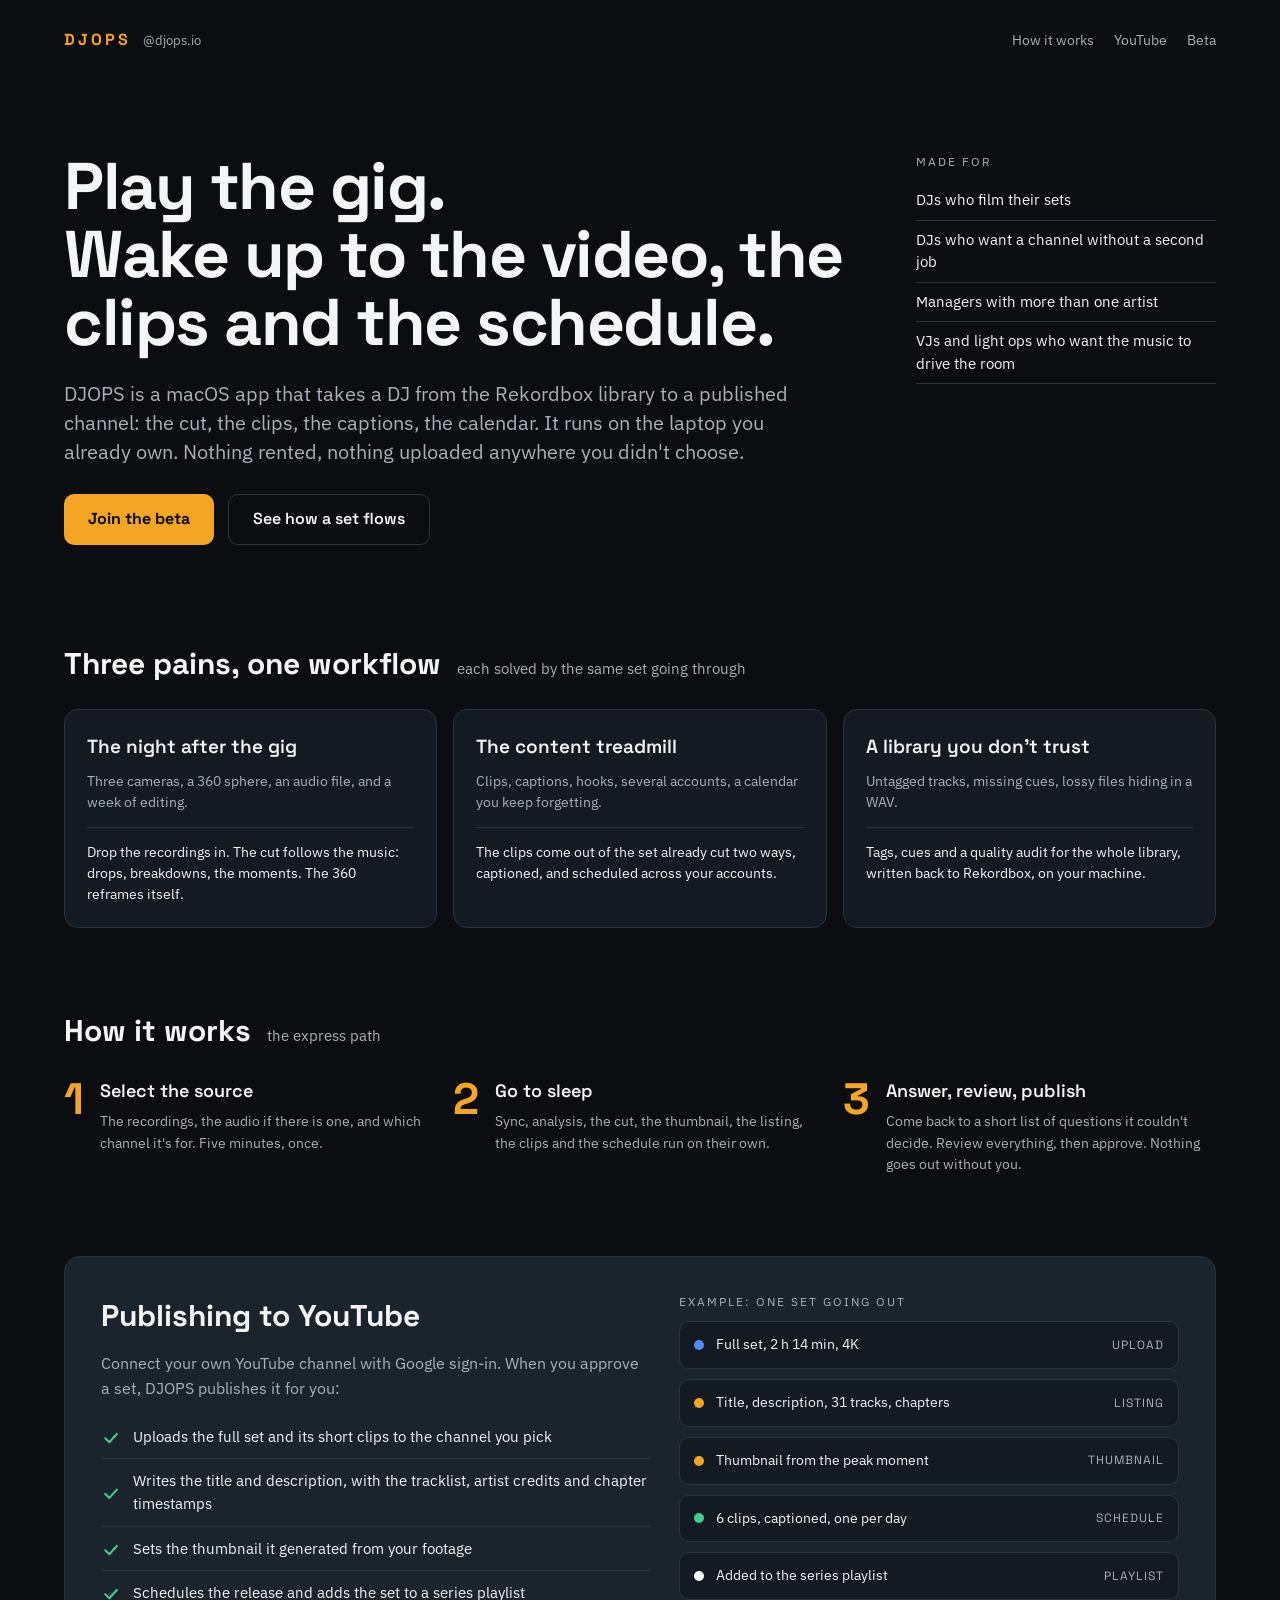
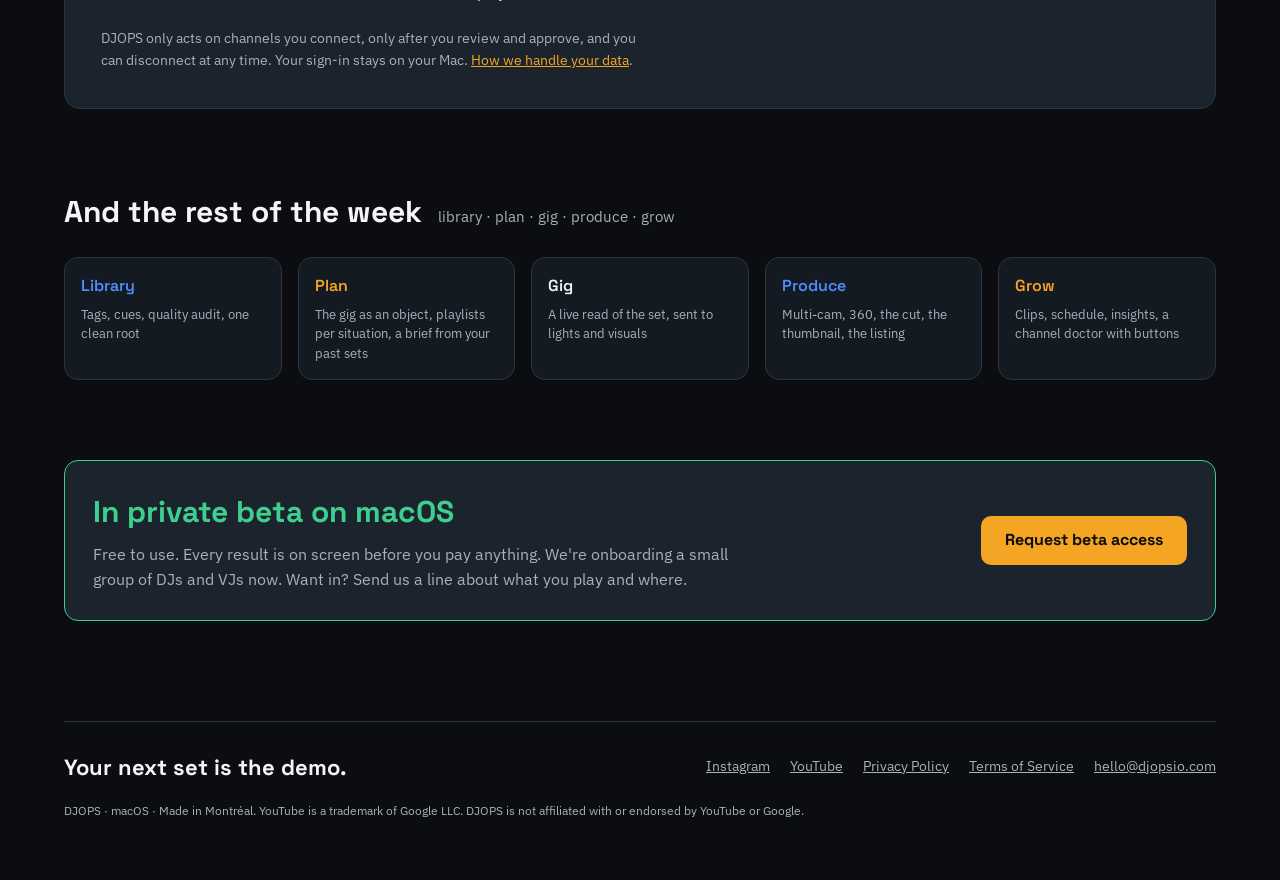
==== index.html @ dc9f27ca "Launch djopsio.com: landing, privacy policy, terms Co-Authored-By: Claude Opus 5.5 <noreply@anthropi" ====
<!doctype html>
<html lang="en">
<head>
<meta charset="utf-8">
<meta name="viewport" content="width=device-width,initial-scale=1">
<title>DJOPS: from the gig to a published channel</title>
<meta name="description" content="DJOPS is a macOS app for DJs. Record your set, and it cuts the video, writes the listing with tracklist and chapters, makes the clips and publishes to your own YouTube channel. Runs on your Mac.">
<link rel="canonical" href="https://djopsio.com/">
<meta property="og:type" content="website">
<meta property="og:site_name" content="DJOPS">
<meta property="og:url" content="https://djopsio.com/">
<meta property="og:title" content="DJOPS: play the gig, wake up to the video">
<meta property="og:description" content="A macOS app for DJs: the cut, the clips, the tracklist and the schedule, from your recording to your channel. Private beta.">
<meta property="og:image" content="https://djopsio.com/og.png">
<meta property="og:image:width" content="1200">
<meta property="og:image:height" content="630">
<meta name="twitter:card" content="summary_large_image">
<meta name="twitter:image" content="https://djopsio.com/og.png">
<meta name="theme-color" content="#0b0d10">
<link rel="preconnect" href="https://fonts.googleapis.com">
<link rel="preconnect" href="https://fonts.gstatic.com" crossorigin>
<link rel="stylesheet" href="https://fonts.googleapis.com/css2?family=Space+Grotesk:wght@500;600;700&family=IBM+Plex+Sans:wght@400;500;600&display=swap">
<link rel="stylesheet" href="style.css">
<link rel="icon" href="data:image/svg+xml,%3Csvg xmlns='http://www.w3.org/2000/svg' viewBox='0 0 32 32'%3E%3Crect width='32' height='32' rx='7' fill='%230b0d10'/%3E%3Ccircle cx='16' cy='16' r='9' fill='none' stroke='%23f5a524' stroke-width='3'/%3E%3Ccircle cx='16' cy='16' r='2.5' fill='%23f5a524'/%3E%3C/svg%3E">
</head>
<body>
<div class="wrap">

<header class="top">
  <a class="brand" href="./"><span class="wordmark">DJOPS</span><span class="handle">@djops.io</span></a>
  <nav aria-label="Main">
    <a href="#how">How it works</a>
    <a href="#youtube">YouTube</a>
    <a href="#beta">Beta</a>
  </nav>
</header>

<main>
<div class="hero">
  <div>
    <h1>Play the gig.<br>Wake up to the video, the clips and the schedule.</h1>
    <p class="lede">DJOPS is a macOS app that takes a DJ from the Rekordbox library to a published channel: the cut, the clips, the captions, the calendar. It runs on the laptop you already own. Nothing rented, nothing uploaded anywhere you didn't choose.</p>
    <div class="ctas">
      <a class="btn btn-primary" href="#beta">Join the beta</a>
      <a class="btn btn-ghost" href="#how">See how a set flows</a>
    </div>
  </div>
  <aside class="madefor" aria-label="Made for">
    <div class="k">MADE FOR</div>
    <ul>
      <li>DJs who film their sets</li>
      <li>DJs who want a channel without a second job</li>
      <li>Managers with more than one artist</li>
      <li>VJs and light ops who want the music to drive the room</li>
    </ul>
  </aside>
</div>

<section aria-labelledby="pains">
  <div class="sh"><h2 id="pains">Three pains, one workflow</h2><span class="sub">each solved by the same set going through</span></div>
  <div class="grid g3">
    <div class="card"><h3>The night after the gig</h3><p>Three cameras, a 360 sphere, an audio file, and a week of editing.</p><p class="fix">Drop the recordings in. The cut follows the music: drops, breakdowns, the moments. The 360 reframes itself.</p></div>
    <div class="card"><h3>The content treadmill</h3><p>Clips, captions, hooks, several accounts, a calendar you keep forgetting.</p><p class="fix">The clips come out of the set already cut two ways, captioned, and scheduled across your accounts.</p></div>
    <div class="card"><h3>A library you don't trust</h3><p>Untagged tracks, missing cues, lossy files hiding in a WAV.</p><p class="fix">Tags, cues and a quality audit for the whole library, written back to Rekordbox, on your machine.</p></div>
  </div>
</section>

<section id="how" aria-labelledby="how-h">
  <div class="sh"><h2 id="how-h">How it works</h2><span class="sub">the express path</span></div>
  <div class="grid g3">
    <div class="step"><div class="n">1</div><div><h3>Select the source</h3><p>The recordings, the audio if there is one, and which channel it's for. Five minutes, once.</p></div></div>
    <div class="step"><div class="n">2</div><div><h3>Go to sleep</h3><p>Sync, analysis, the cut, the thumbnail, the listing, the clips and the schedule run on their own.</p></div></div>
    <div class="step"><div class="n">3</div><div><h3>Answer, review, publish</h3><p>Come back to a short list of questions it couldn't decide. Review everything, then approve. Nothing goes out without you.</p></div></div>
  </div>
</section>

<section id="youtube" aria-labelledby="yt-h">
  <div class="yt">
    <div>
      <div class="sh" style="margin-bottom:12px"><h2 id="yt-h">Publishing to YouTube</h2></div>
      <p style="margin:0 0 14px;color:var(--muted)">Connect your own YouTube channel with Google sign-in. When you approve a set, DJOPS publishes it for you:</p>
      <ul>
        <li><svg viewBox="0 0 24 24" fill="none" stroke-width="2.5" stroke-linecap="round" stroke-linejoin="round" aria-hidden="true"><path d="M5 12l5 5L19 7"/></svg><span>Uploads the full set and its short clips to the channel you pick</span></li>
        <li><svg viewBox="0 0 24 24" fill="none" stroke-width="2.5" stroke-linecap="round" stroke-linejoin="round" aria-hidden="true"><path d="M5 12l5 5L19 7"/></svg><span>Writes the title and description, with the tracklist, artist credits and chapter timestamps</span></li>
        <li><svg viewBox="0 0 24 24" fill="none" stroke-width="2.5" stroke-linecap="round" stroke-linejoin="round" aria-hidden="true"><path d="M5 12l5 5L19 7"/></svg><span>Sets the thumbnail it generated from your footage</span></li>
        <li><svg viewBox="0 0 24 24" fill="none" stroke-width="2.5" stroke-linecap="round" stroke-linejoin="round" aria-hidden="true"><path d="M5 12l5 5L19 7"/></svg><span>Schedules the release and adds the set to a series playlist</span></li>
      </ul>
      <p class="note">DJOPS only acts on channels you connect, only after you review and approve, and you can disconnect at any time. Your sign-in stays on your Mac. <a href="privacy.html">How we handle your data</a>.</p>
    </div>
    <div class="flow" aria-label="Example of one set going out">
      <div style="font-size:12px;letter-spacing:2px;color:var(--muted)">EXAMPLE: ONE SET GOING OUT</div>
      <div class="row"><span class="dot" style="background:var(--blue)"></span>Full set, 2 h 14 min, 4K<span class="t">UPLOAD</span></div>
      <div class="row"><span class="dot" style="background:var(--amber)"></span>Title, description, 31 tracks, chapters<span class="t">LISTING</span></div>
      <div class="row"><span class="dot" style="background:var(--amber)"></span>Thumbnail from the peak moment<span class="t">THUMBNAIL</span></div>
      <div class="row"><span class="dot" style="background:var(--green)"></span>6 clips, captioned, one per day<span class="t">SCHEDULE</span></div>
      <div class="row"><span class="dot" style="background:#fff"></span>Added to the series playlist<span class="t">PLAYLIST</span></div>
    </div>
  </div>
</section>

<section aria-labelledby="week">
  <div class="sh"><h2 id="week">And the rest of the week</h2><span class="sub">library · plan · gig · produce · grow</span></div>
  <div class="grid g5">
    <div class="card lane"><h3 style="color:var(--blue)">Library</h3><p>Tags, cues, quality audit, one clean root</p></div>
    <div class="card lane"><h3 style="color:var(--amber)">Plan</h3><p>The gig as an object, playlists per situation, a brief from your past sets</p></div>
    <div class="card lane"><h3>Gig</h3><p>A live read of the set, sent to lights and visuals</p></div>
    <div class="card lane"><h3 style="color:var(--blue)">Produce</h3><p>Multi-cam, 360, the cut, the thumbnail, the listing</p></div>
    <div class="card lane"><h3 style="color:var(--amber)">Grow</h3><p>Clips, schedule, insights, a channel doctor with buttons</p></div>
  </div>
</section>

<section id="beta" aria-labelledby="beta-h">
  <div class="beta">
    <div>
      <h2 id="beta-h">In private beta on macOS</h2>
      <p>Free to use. Every result is on screen before you pay anything. We're onboarding a small group of DJs and VJs now. Want in? Send us a line about what you play and where.</p>
    </div>
    <a class="btn btn-primary" href="mailto:hello@djopsio.com?subject=DJOPS%20beta">Request beta access</a>
  </div>
</section>
</main>

<footer>
  <div class="row">
    <div class="tag">Your next set is the demo.</div>
    <div class="links">
      <a href="https://www.instagram.com/djops.io/">Instagram</a>
      <a href="https://www.youtube.com/@DJopsIO">YouTube</a>
      <a href="privacy.html">Privacy Policy</a>
      <a href="terms.html">Terms of Service</a>
      <a href="mailto:hello@djopsio.com">hello@djopsio.com</a>
    </div>
  </div>
  <p class="fine">DJOPS · macOS · Made in Montréal. YouTube is a trademark of Google LLC. DJOPS is not affiliated with or endorsed by YouTube or Google.</p>
</footer>

</div>
</body>
</html>
---- style.css ----
:root{
  --ground:#0b0d10;
  --card:#141a21;
  --card-hi:#1b232c;
  --line:#2a3540;
  --ink:#f3f5f7;
  --muted:#a7b1bc;
  --amber:#f5a524;
  --blue:#4f8cff;
  --green:#3ecf8e;
  --display:'Space Grotesk','Helvetica Neue',Arial,sans-serif;
  --body:'IBM Plex Sans','Helvetica Neue',Arial,sans-serif;
  color-scheme:dark;
}
*{box-sizing:border-box}
html{-webkit-text-size-adjust:100%}
body{margin:0;background:var(--ground);color:var(--ink);font-family:var(--body);font-size:16px;line-height:1.55}
a{color:var(--amber)}a:hover{color:#fff}
img,svg{max-width:100%}
.wrap{max-width:1248px;margin:0 auto;padding:0 24px}
@media (min-width:900px){.wrap{padding:0 48px}}

/* header */
.top{display:flex;align-items:center;justify-content:space-between;gap:16px;padding:28px 0}
.brand{display:flex;align-items:baseline;gap:12px;text-decoration:none}
.wordmark{font-family:var(--display);font-weight:700;font-size:16px;letter-spacing:3px;color:var(--amber)}
.handle{font-size:13px;color:var(--muted)}
.top nav{display:flex;gap:20px;font-size:14px}
.top nav a{color:var(--muted);text-decoration:none}
.top nav a:hover{color:var(--ink)}
@media (max-width:600px){.top nav{display:none}}

/* hero */
.hero{display:grid;gap:40px;padding:48px 0 72px}
@media (min-width:1000px){.hero{grid-template-columns:1fr 300px;padding:72px 0 96px}}
h1{font-family:var(--display);font-weight:700;font-size:clamp(38px,6vw,66px);line-height:1.03;letter-spacing:-1.5px;margin:0 0 22px}
.lede{font-size:clamp(17px,2vw,20px);line-height:1.45;color:var(--muted);max-width:760px;margin:0 0 28px}
.ctas{display:flex;flex-wrap:wrap;gap:14px}
.btn{display:inline-flex;align-items:center;min-height:48px;font-family:var(--display);font-weight:700;font-size:16px;padding:12px 24px;border-radius:10px;text-decoration:none}
.btn-primary{background:var(--amber);color:var(--ground)}
.btn-primary:hover{background:#ffc15a;color:var(--ground)}
.btn-ghost{border:1px solid var(--line);color:var(--ink);font-weight:600}
.btn-ghost:hover{border-color:var(--muted);color:var(--ink)}
.madefor .k{font-size:12px;letter-spacing:2px;color:var(--muted);margin-bottom:10px}
.madefor ul{margin:0;padding:0;list-style:none;font-size:15px;line-height:1.5}
.madefor li{padding:8px 0;border-bottom:1px solid var(--line)}

/* sections */
section{padding:0 0 80px}
.sh{display:flex;flex-wrap:wrap;align-items:baseline;gap:6px 16px;margin-bottom:22px}
h2{font-family:var(--display);font-weight:700;font-size:clamp(24px,3vw,30px);margin:0}
.sh .sub{font-size:15px;color:var(--muted)}
.grid{display:grid;gap:16px}
@media (min-width:760px){.g3{grid-template-columns:repeat(3,1fr)}.g5{grid-template-columns:repeat(5,1fr)}.g2{grid-template-columns:repeat(2,1fr)}}
.card{background:var(--card);border:1px solid var(--line);border-radius:14px;padding:22px}
.card h3{font-family:var(--display);font-weight:600;font-size:19px;margin:0 0 10px}
.card p{margin:0;font-size:14px;line-height:1.5;color:var(--muted)}
.card .fix{color:var(--ink);border-top:1px solid var(--line);margin-top:14px;padding-top:14px}
.step{display:flex;gap:16px}
.step .n{font-family:var(--display);font-weight:700;font-size:44px;line-height:1;color:var(--amber)}
.step h3{font-family:var(--display);font-weight:600;font-size:18px;margin:0 0 6px}
.step p{margin:0;font-size:14px;color:var(--muted)}
.lane{padding:16px}
.lane h3{font-size:16px;margin:0 0 6px}
.lane p{font-size:13px}

/* youtube block */
.yt{background:var(--card-hi);border:1px solid var(--line);border-radius:16px;padding:28px;display:grid;gap:28px}
@media (min-width:900px){.yt{grid-template-columns:1.1fr 1fr;padding:36px}}
.yt ul{margin:0;padding:0;list-style:none}
.yt li{display:flex;gap:12px;padding:10px 0;border-bottom:1px solid var(--line);font-size:15px}
.yt li:last-child{border-bottom:0}
.yt li svg{flex:0 0 20px;margin-top:3px;stroke:var(--green)}
.yt .note{font-size:14px;color:var(--muted);margin:14px 0 0}
.flow{display:flex;flex-direction:column;gap:10px}
.flow .row{display:flex;align-items:center;gap:12px;background:var(--card);border:1px solid var(--line);border-radius:10px;padding:12px 14px;font-size:14px}
.flow .dot{width:10px;height:10px;border-radius:50%;flex:0 0 10px}
.flow .t{margin-left:auto;font-family:var(--display);font-size:12px;letter-spacing:1px;color:var(--muted)}

/* beta */
.beta{border:1px solid var(--green);border-radius:14px;padding:28px;display:flex;flex-wrap:wrap;gap:20px;align-items:center;justify-content:space-between;background:var(--card-hi)}
.beta h2{color:var(--green)}
.beta p{margin:6px 0 0;color:var(--muted);max-width:640px}

/* footer */
footer{border-top:1px solid var(--line);padding:28px 0 48px;margin-top:20px}
footer .row{display:flex;flex-wrap:wrap;gap:12px 24px;justify-content:space-between;align-items:center}
footer .tag{font-family:var(--display);font-weight:700;font-size:22px}
footer .links{display:flex;flex-wrap:wrap;gap:8px 20px;font-size:14px}
footer .links a{color:var(--muted)}
footer .links a:hover{color:var(--ink)}
footer .fine{font-size:12px;color:var(--muted);margin-top:18px}

/* legal pages */
.legal{max-width:760px;padding:32px 0 80px}
.legal h1{font-size:clamp(32px,5vw,48px)}
.legal .meta{color:var(--muted);font-size:14px;margin:-8px 0 32px}
.legal h2{font-size:22px;margin:40px 0 12px}
.legal p,.legal li{color:#d5dbe1}
.legal ul{padding-left:22px}
.legal li{margin:6px 0}
.legal .box{background:var(--card);border:1px solid var(--line);border-radius:12px;padding:18px 20px;margin:20px 0}
.legal .box p{margin:0}
.legal code{font-size:14px;background:var(--card);padding:1px 6px;border-radius:5px}
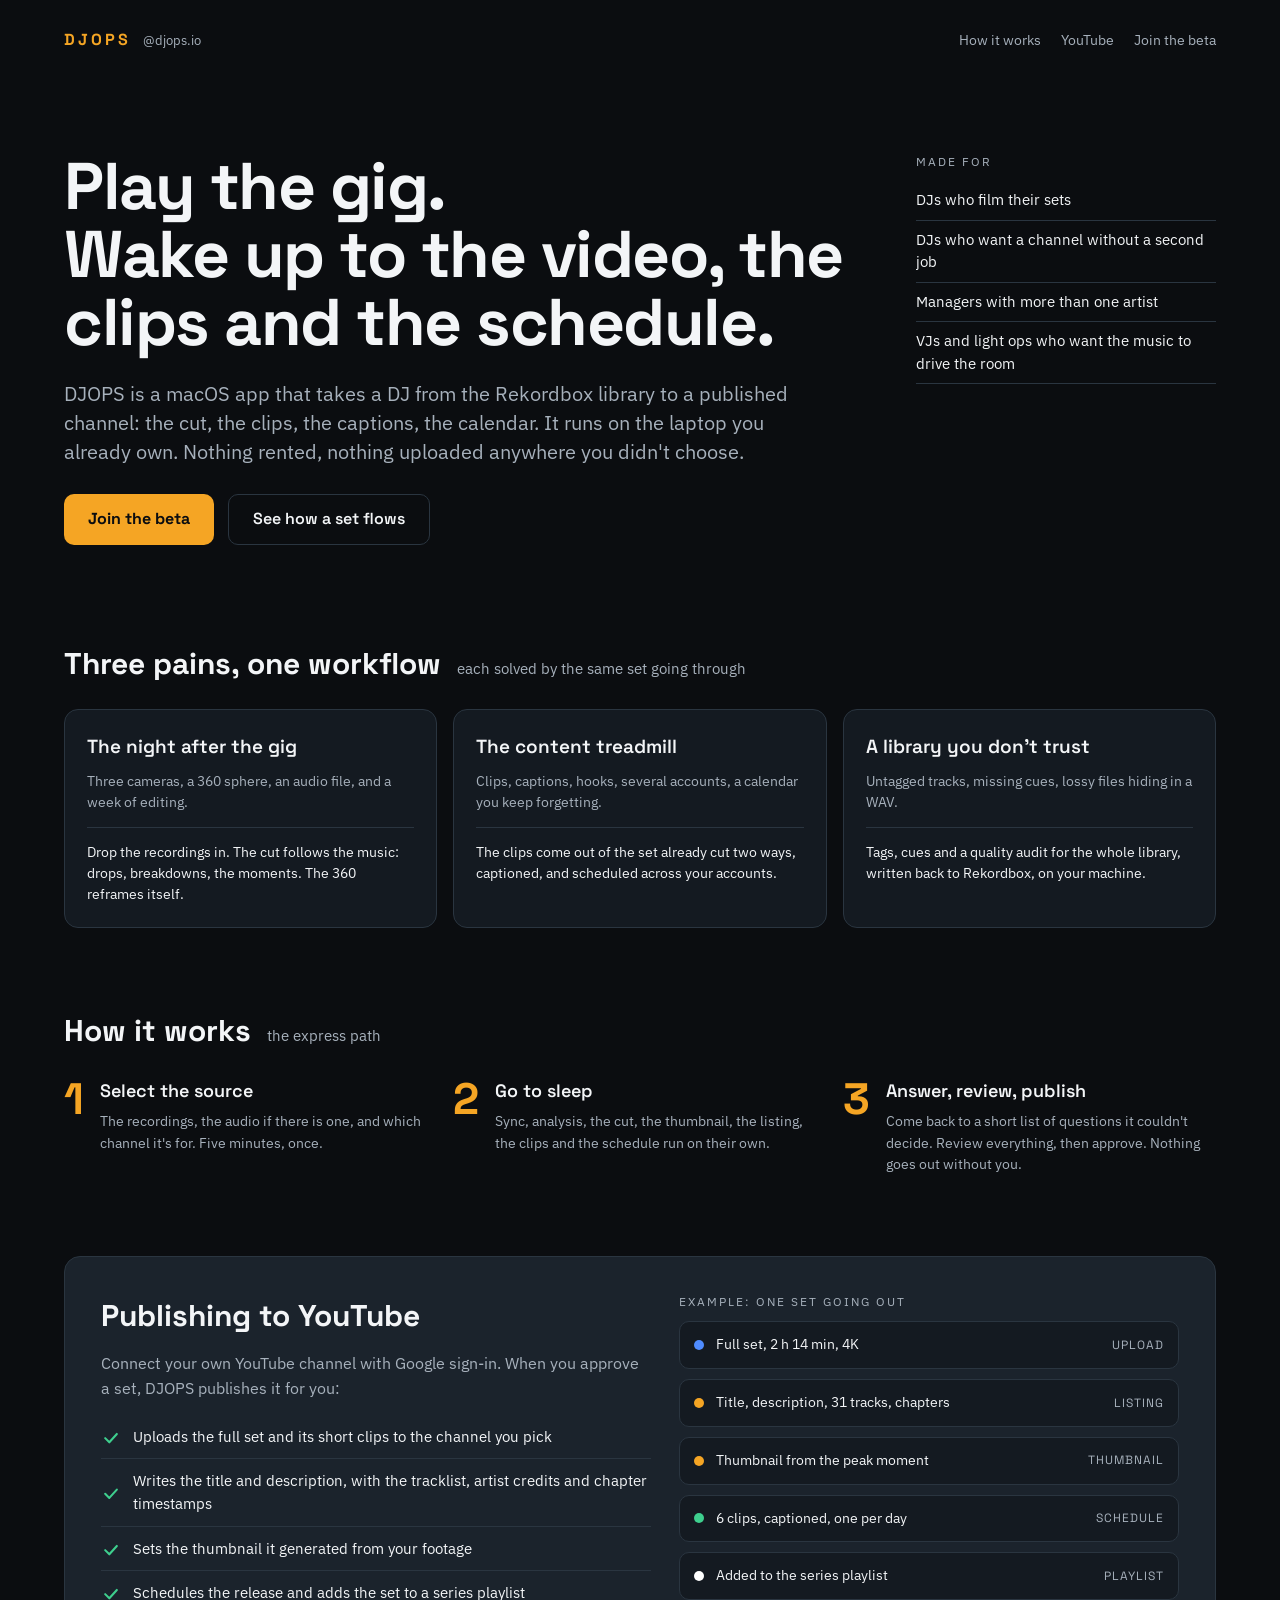
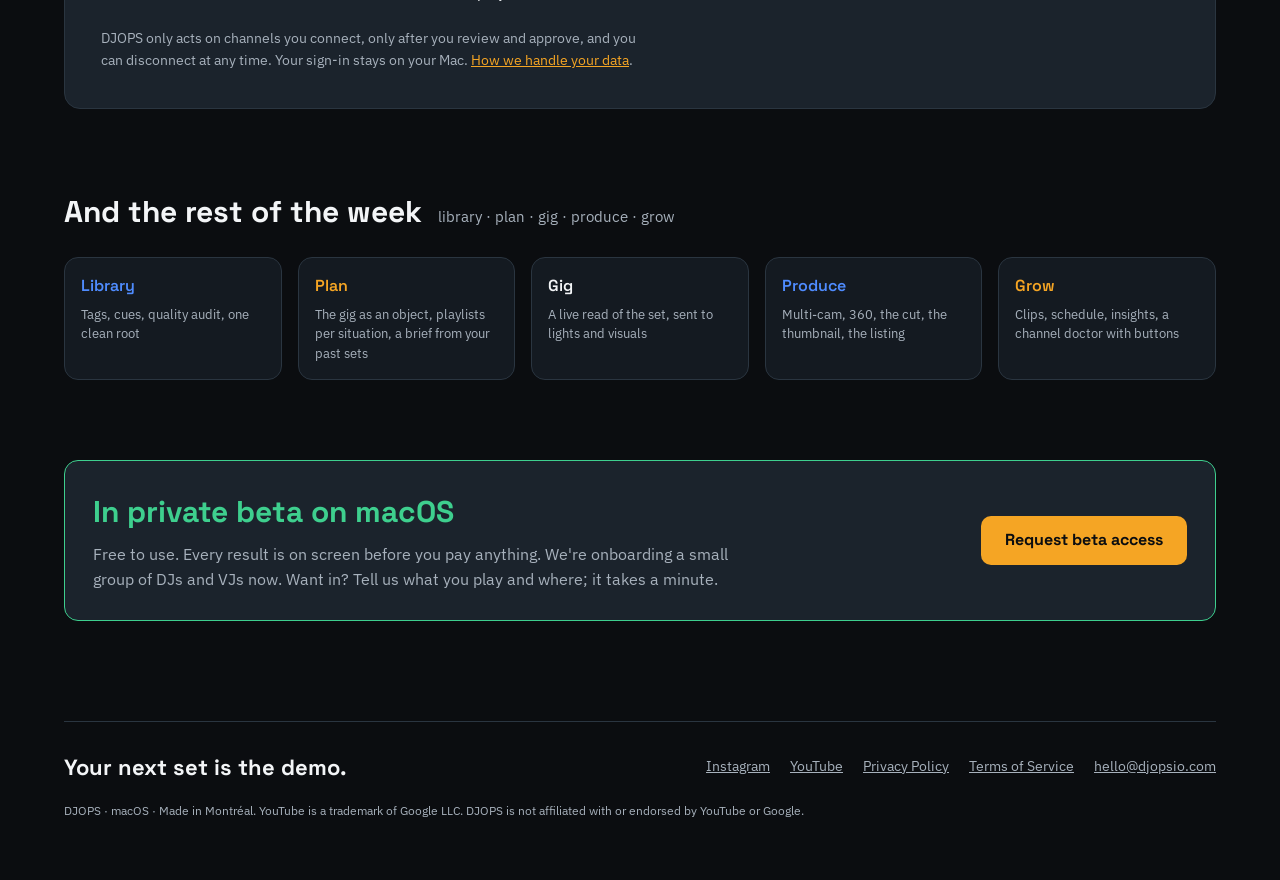
==== commit 71226e7a: "Beta buttons open the Tally sign-up form Co-Authored-By: Claude Opus 5.5 <noreply@anthropic.com> Cla" ====
--- a/index.html
+++ b/index.html
@@ -31,7 +31,7 @@
   <nav aria-label="Main">
     <a href="#how">How it works</a>
     <a href="#youtube">YouTube</a>
-    <a href="#beta">Beta</a>
+    <a href="https://tally.so/r/rj7RAX">Join the beta</a>
   </nav>
 </header>
 
@@ -41,7 +41,7 @@
     <h1>Play the gig.<br>Wake up to the video, the clips and the schedule.</h1>
     <p class="lede">DJOPS is a macOS app that takes a DJ from the Rekordbox library to a published channel: the cut, the clips, the captions, the calendar. It runs on the laptop you already own. Nothing rented, nothing uploaded anywhere you didn't choose.</p>
     <div class="ctas">
-      <a class="btn btn-primary" href="#beta">Join the beta</a>
+      <a class="btn btn-primary" href="https://tally.so/r/rj7RAX">Join the beta</a>
       <a class="btn btn-ghost" href="#how">See how a set flows</a>
     </div>
   </div>
@@ -113,9 +113,9 @@
   <div class="beta">
     <div>
       <h2 id="beta-h">In private beta on macOS</h2>
-      <p>Free to use. Every result is on screen before you pay anything. We're onboarding a small group of DJs and VJs now. Want in? Send us a line about what you play and where.</p>
+      <p>Free to use. Every result is on screen before you pay anything. We're onboarding a small group of DJs and VJs now. Want in? Tell us what you play and where; it takes a minute.</p>
     </div>
-    <a class="btn btn-primary" href="mailto:hello@djopsio.com?subject=DJOPS%20beta">Request beta access</a>
+    <a class="btn btn-primary" href="https://tally.so/r/rj7RAX">Request beta access</a>
   </div>
 </section>
 </main>
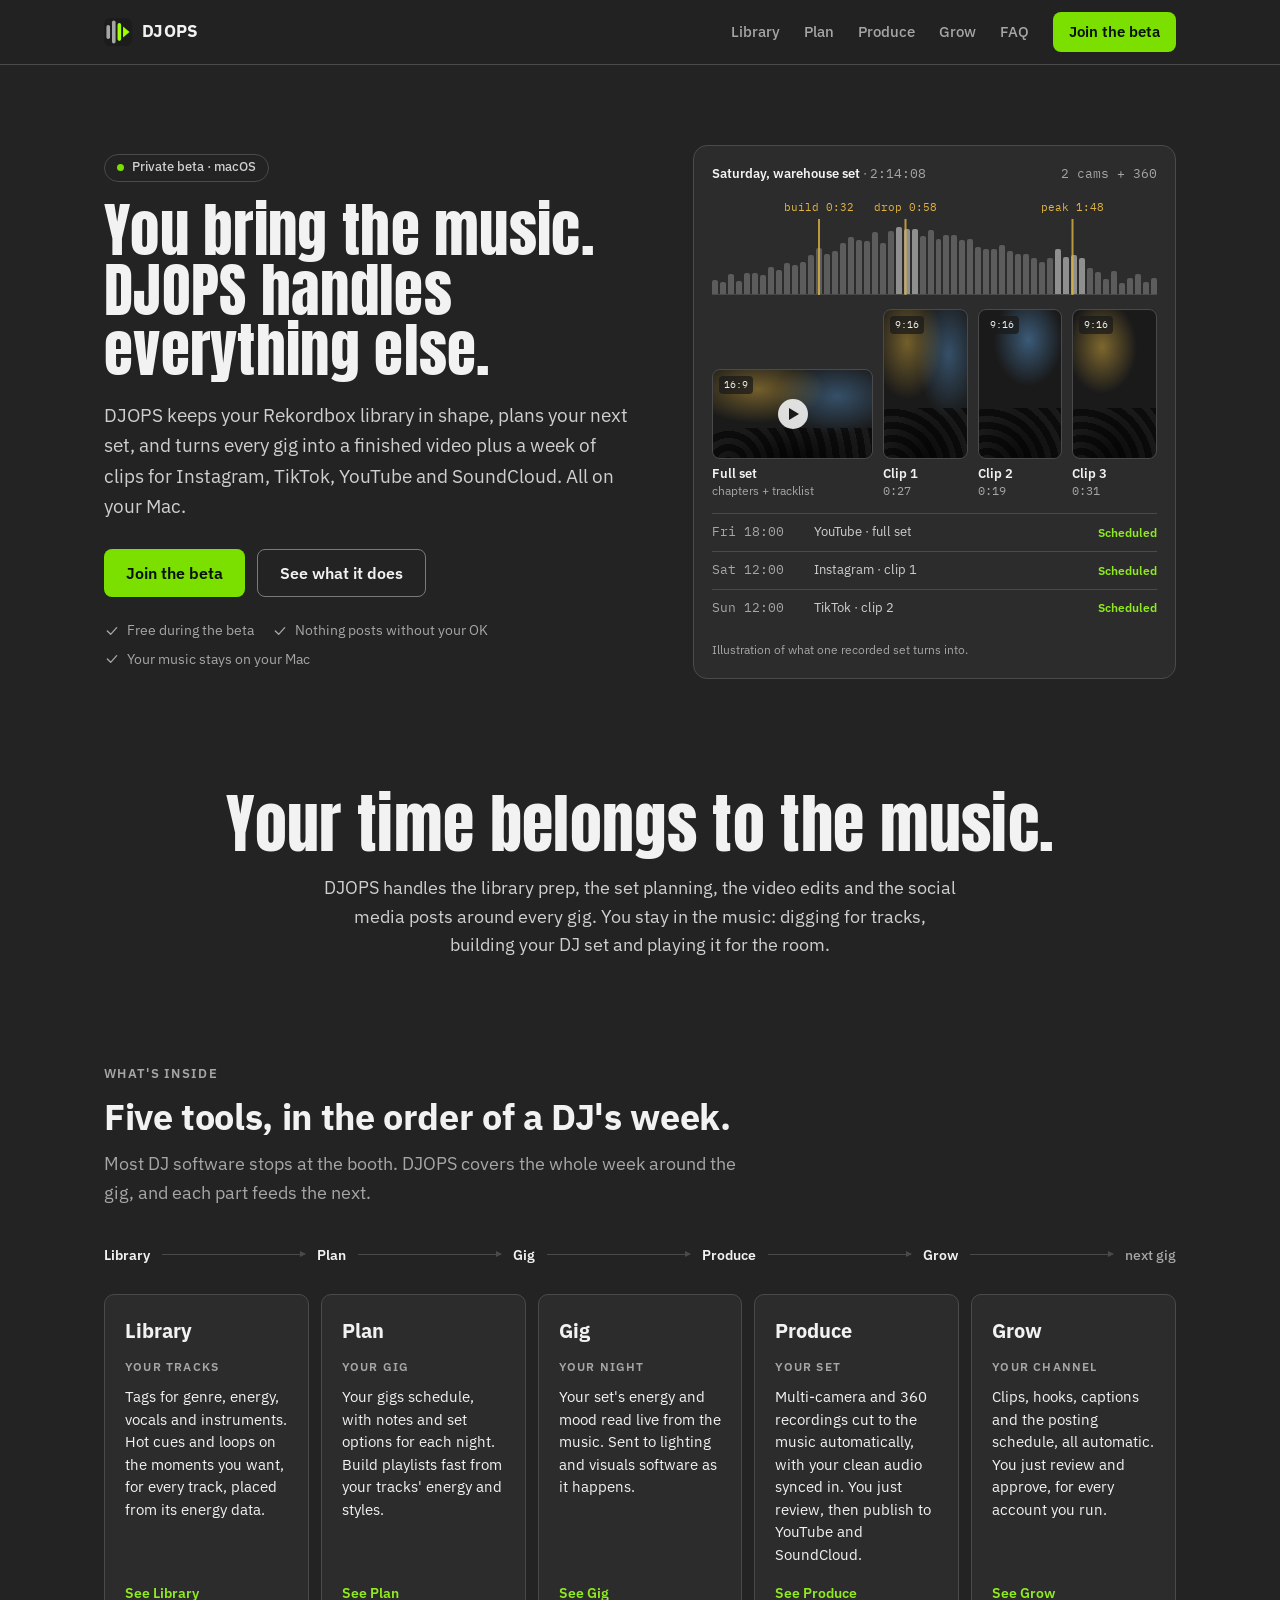
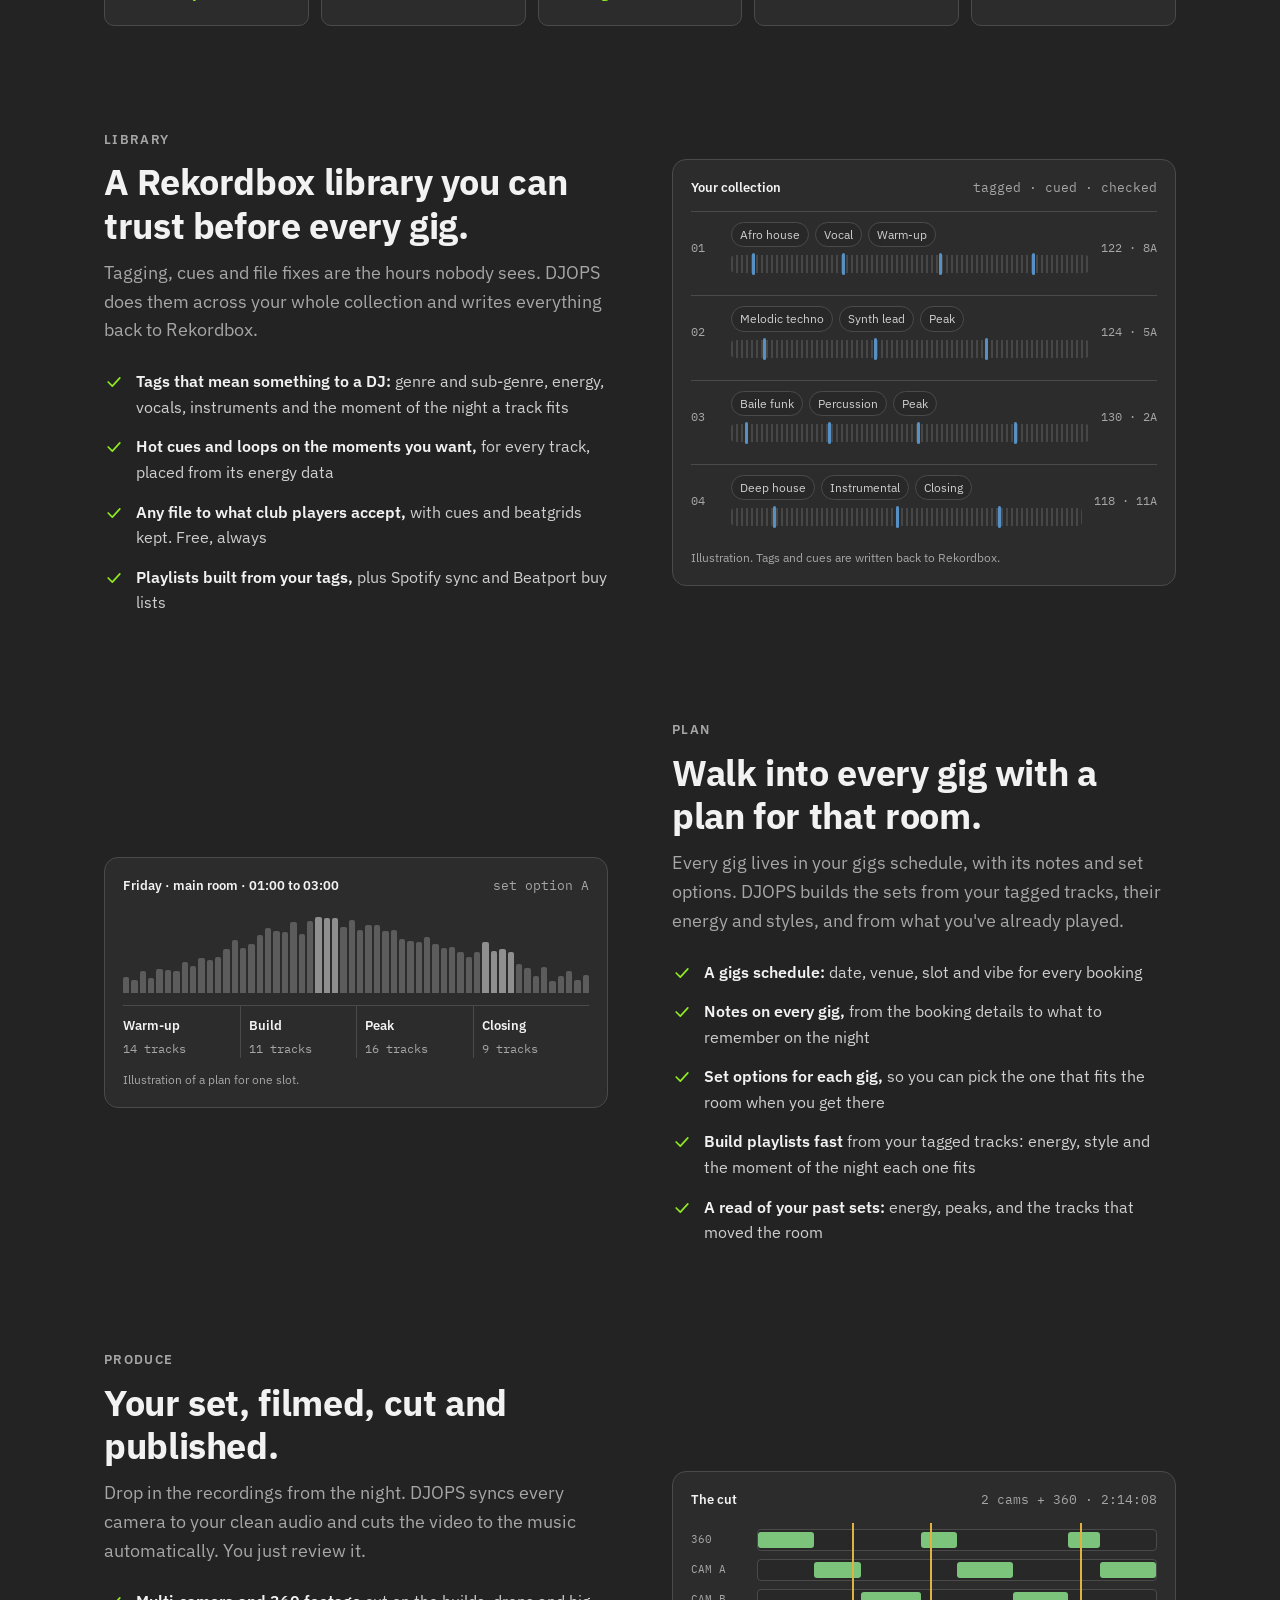
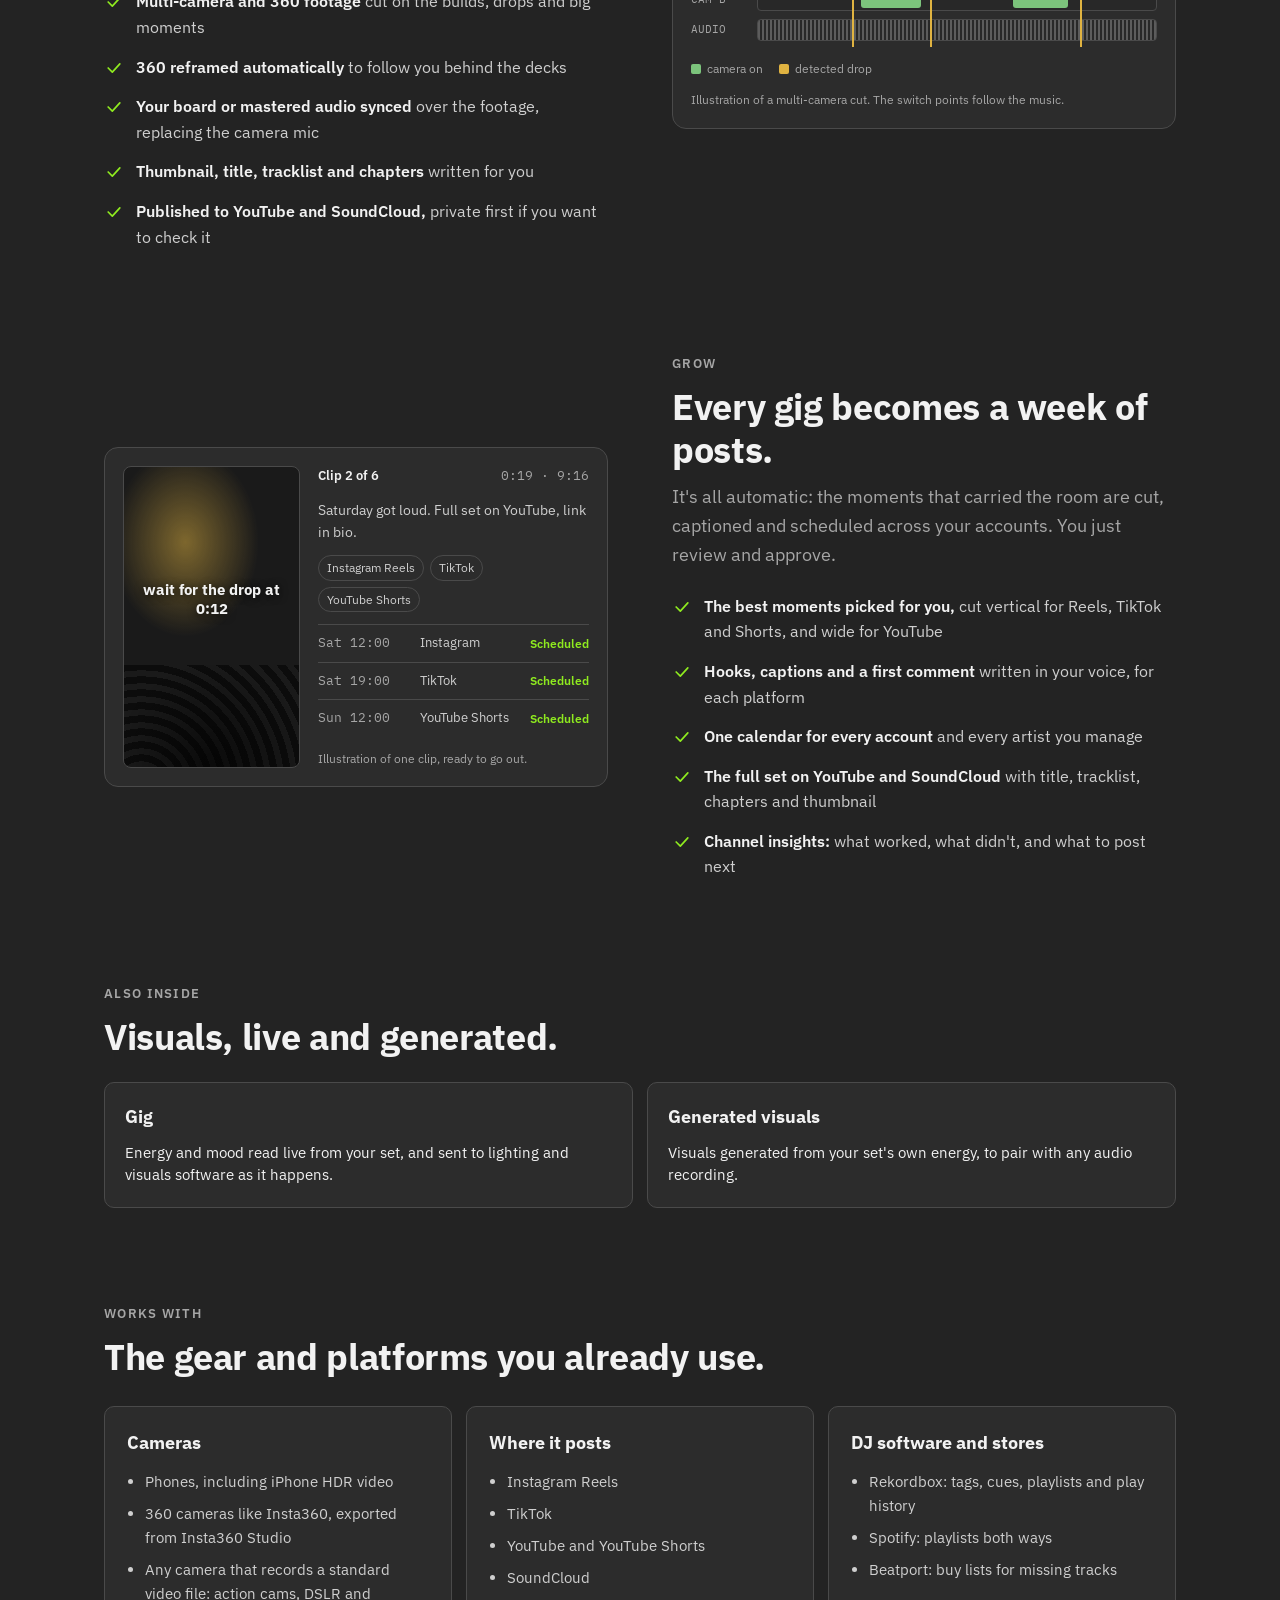
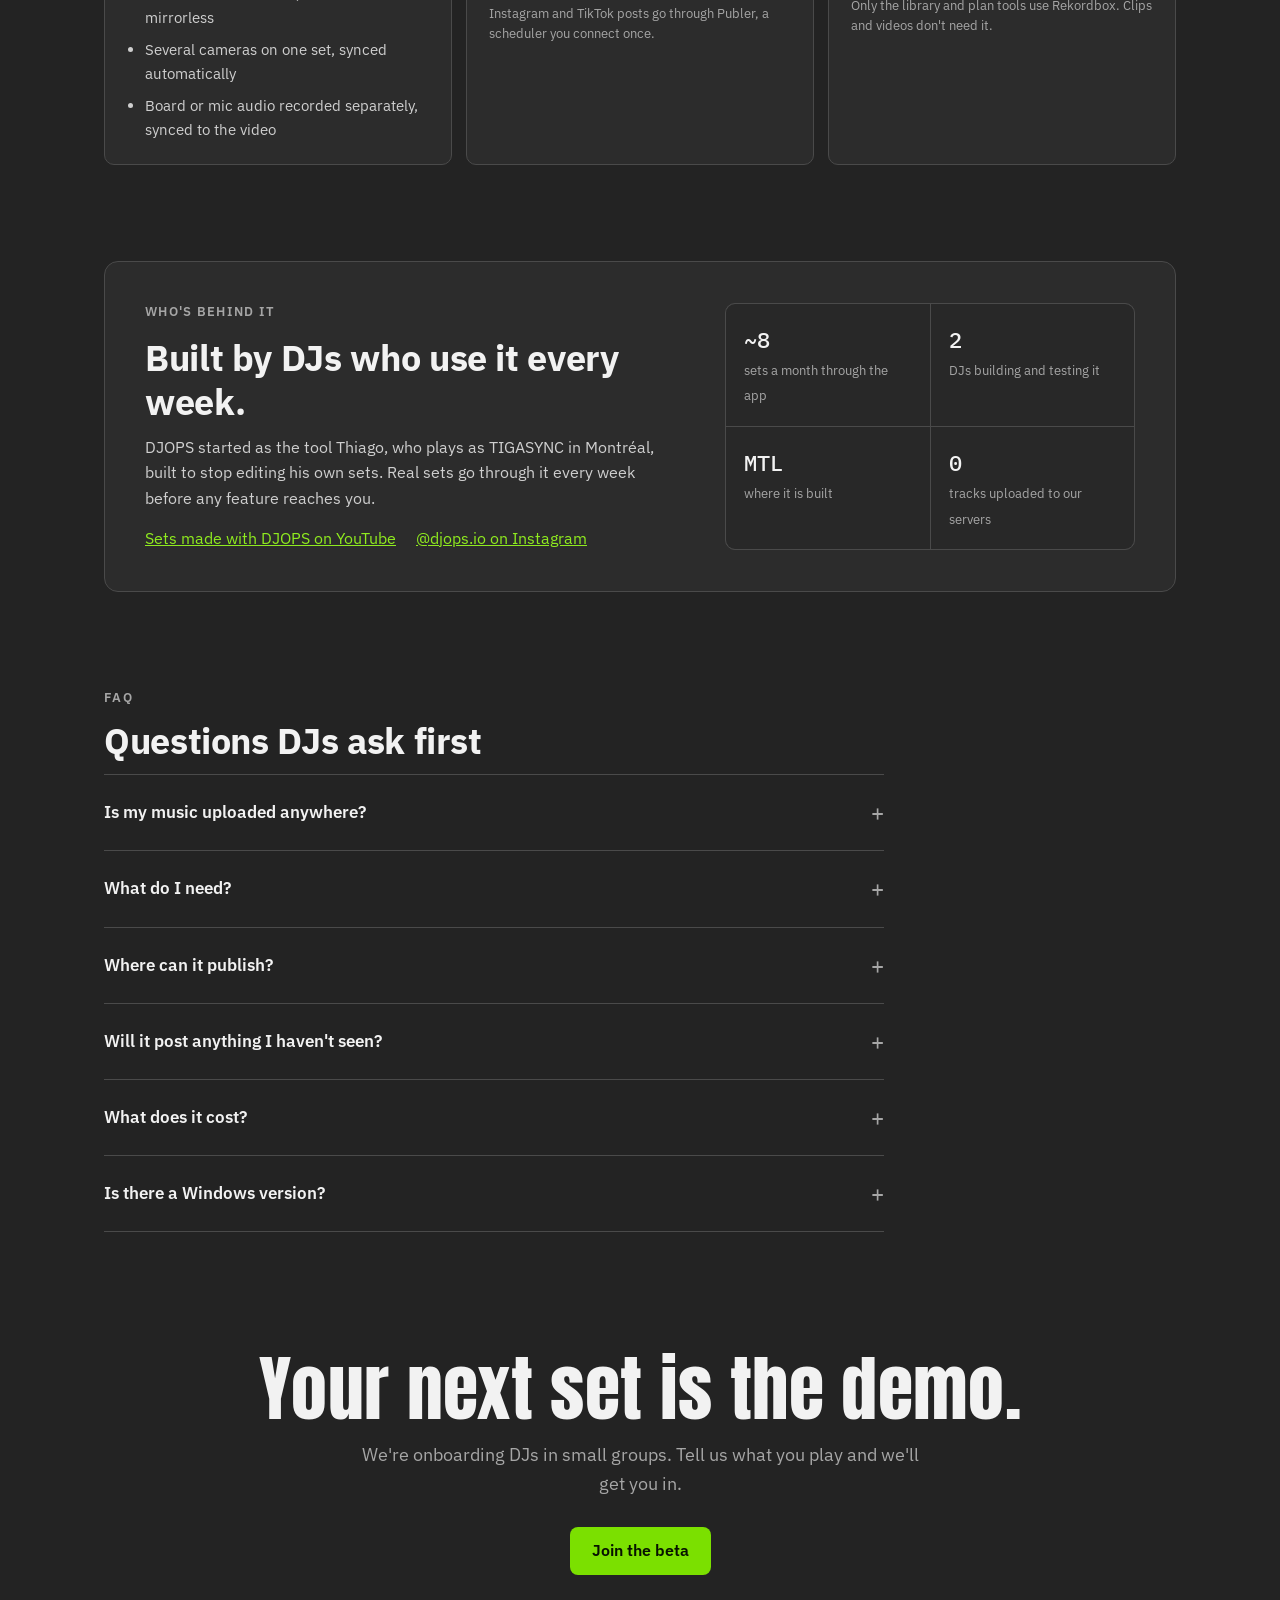
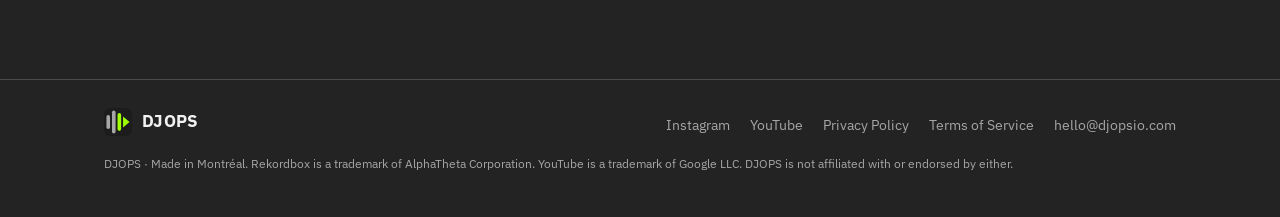
==== commit 7778ded0: "Landing v2 on BRAND-SPEC v2: five-module map (Library, Plan, Gig, Produce, Grow) with Library, Plan," ====
--- a/index.html
+++ b/index.html
@@ -3,137 +3,298 @@
 <head>
 <meta charset="utf-8">
 <meta name="viewport" content="width=device-width,initial-scale=1">
-<title>DJOPS: from the gig to a published channel</title>
-<meta name="description" content="DJOPS is a macOS app for DJs. Record your set, and it cuts the video, writes the listing with tracklist and chapters, makes the clips and publishes to your own YouTube channel. Runs on your Mac.">
+<title>DJOPS: Rekordbox library, set planning, DJ set videos and clips for Mac</title>
+<meta name="description" content="DJOPS keeps your Rekordbox library in shape, plans your next set, and turns every gig into a finished video plus a week of clips for Instagram, TikTok, YouTube and SoundCloud. Mac app for DJs, in private beta.">
 <link rel="canonical" href="https://djopsio.com/">
 <meta property="og:type" content="website">
 <meta property="og:site_name" content="DJOPS">
 <meta property="og:url" content="https://djopsio.com/">
-<meta property="og:title" content="DJOPS: play the gig, wake up to the video">
-<meta property="og:description" content="A macOS app for DJs: the cut, the clips, the tracklist and the schedule, from your recording to your channel. Private beta.">
+<meta property="og:title" content="You bring the music. DJOPS handles everything else.">
+<meta property="og:description" content="Rekordbox library tools, set planning, and a finished video plus a week of clips from every gig. Mac app for DJs, in private beta.">
 <meta property="og:image" content="https://djopsio.com/og.png">
 <meta property="og:image:width" content="1200">
 <meta property="og:image:height" content="630">
 <meta name="twitter:card" content="summary_large_image">
 <meta name="twitter:image" content="https://djopsio.com/og.png">
-<meta name="theme-color" content="#0b0d10">
-<link rel="preconnect" href="https://fonts.googleapis.com">
-<link rel="preconnect" href="https://fonts.gstatic.com" crossorigin>
-<link rel="stylesheet" href="https://fonts.googleapis.com/css2?family=Space+Grotesk:wght@500;600;700&family=IBM+Plex+Sans:wght@400;500;600&display=swap">
+<meta name="theme-color" content="#232323">
+<link rel="icon" href="assets/favicon.ico" sizes="32x32">
+<link rel="icon" href="assets/favicon.svg" type="image/svg+xml">
+<link rel="apple-touch-icon" href="assets/apple-touch-icon-180.png">
+<link rel="preload" href="assets/fonts/anton-latin-400-normal.woff2" as="font" type="font/woff2" crossorigin>
+<link rel="preload" href="assets/fonts/ibm-plex-sans-latin-400-normal.woff2" as="font" type="font/woff2" crossorigin>
 <link rel="stylesheet" href="style.css">
-<link rel="icon" href="data:image/svg+xml,%3Csvg xmlns='http://www.w3.org/2000/svg' viewBox='0 0 32 32'%3E%3Crect width='32' height='32' rx='7' fill='%230b0d10'/%3E%3Ccircle cx='16' cy='16' r='9' fill='none' stroke='%23f5a524' stroke-width='3'/%3E%3Ccircle cx='16' cy='16' r='2.5' fill='%23f5a524'/%3E%3C/svg%3E">
+<script type="application/ld+json">{"@context":"https://schema.org","@type":"SoftwareApplication","name":"DJOPS","operatingSystem":"macOS","applicationCategory":"MultimediaApplication","url":"https://djopsio.com/","description":"Mac app for DJs: turns a recorded DJ set into a finished video, clips and a posting schedule, with Rekordbox library tools."}</script>
 </head>
 <body>
+<header class="nav">
+  <div class="wrap">
+    <a class="brand" href="./" aria-label="DJOPS home"><svg viewBox="0 0 1024 1024" aria-hidden="true"><rect width="1024" height="1024" rx="229.9" fill="#1C1C1C"/><rect x="89.5" y="252.3" width="131.7" height="519.4" rx="65.9" fill="#A6A6A6"/><rect x="292" y="89.5" width="131.7" height="845.1" rx="65.9" fill="#A6A6A6"/><rect x="494.6" y="187" width="131.7" height="650" rx="65.9" fill="#9EFF00"/><path d="M697.1 314.3 L934.4 512 L697.1 709.7 Z" fill="#9EFF00"/></svg>DJOPS</a>
+    <nav aria-label="Main">
+      <a class="lnk" href="#library">Library</a>
+      <a class="lnk" href="#plan">Plan</a>
+      <a class="lnk" href="#produce">Produce</a>
+      <a class="lnk" href="#grow">Grow</a>
+      <a class="lnk" href="#faq">FAQ</a>
+      <a class="btn btn-primary" href="https://tally.so/r/rj7RAX">Join the beta</a>
+    </nav>
+  </div>
+</header>
+
+<main>
 <div class="wrap">
-
-<header class="top">
-  <a class="brand" href="./"><span class="wordmark">DJOPS</span><span class="handle">@djops.io</span></a>
-  <nav aria-label="Main">
-    <a href="#how">How it works</a>
-    <a href="#youtube">YouTube</a>
-    <a href="https://tally.so/r/rj7RAX">Join the beta</a>
-  </nav>
-</header>
-
-<main>
-<div class="hero">
-  <div>
-    <h1>Play the gig.<br>Wake up to the video, the clips and the schedule.</h1>
-    <p class="lede">DJOPS is a macOS app that takes a DJ from the Rekordbox library to a published channel: the cut, the clips, the captions, the calendar. It runs on the laptop you already own. Nothing rented, nothing uploaded anywhere you didn't choose.</p>
-    <div class="ctas">
-      <a class="btn btn-primary" href="https://tally.so/r/rj7RAX">Join the beta</a>
-      <a class="btn btn-ghost" href="#how">See how a set flows</a>
-    </div>
-  </div>
-  <aside class="madefor" aria-label="Made for">
-    <div class="k">MADE FOR</div>
-    <ul>
-      <li>DJs who film their sets</li>
-      <li>DJs who want a channel without a second job</li>
-      <li>Managers with more than one artist</li>
-      <li>VJs and light ops who want the music to drive the room</li>
-    </ul>
-  </aside>
+  <div class="hero">
+    <div>
+      <span class="chip"><span class="dot" aria-hidden="true"></span>Private beta · macOS</span>
+      <h1 class="display"><span>You bring the music.</span><span>DJOPS handles everything else.</span></h1>
+      <p class="lede">DJOPS keeps your Rekordbox library in shape, plans your next set, and turns every gig into a finished video plus a week of clips for Instagram, TikTok, YouTube and SoundCloud. All on your Mac.</p>
+      <div class="ctas">
+        <a class="btn btn-primary" href="https://tally.so/r/rj7RAX">Join the beta</a>
+        <a class="btn btn-secondary" href="#library">See what it does</a>
+      </div>
+      <ul class="trust">
+        <li><svg viewBox="0 0 24 24" fill="none" stroke-width="2" stroke-linecap="round" stroke-linejoin="round" aria-hidden="true"><path d="M5 12l5 5L19 7"/></svg>Free during the beta</li>
+        <li><svg viewBox="0 0 24 24" fill="none" stroke-width="2" stroke-linecap="round" stroke-linejoin="round" aria-hidden="true"><path d="M5 12l5 5L19 7"/></svg>Nothing posts without your OK</li>
+        <li><svg viewBox="0 0 24 24" fill="none" stroke-width="2" stroke-linecap="round" stroke-linejoin="round" aria-hidden="true"><path d="M5 12l5 5L19 7"/></svg>Your music stays on your Mac</li>
+      </ul>
+    </div>
+
+    <figure class="setcard" aria-label="Illustration: one recorded set turned into a video, clips and a schedule">
+      <div class="top"><span><b>Saturday, warehouse set</b> · <span class="mono">2:14:08</span></span><span class="mono cams">2 cams + 360</span></div>
+      <div class="wave" aria-hidden="true">
+        <i style="--h:19"></i><i style="--h:16"></i><i style="--h:27"></i><i style="--h:18"></i><i style="--h:29"></i><i style="--h:28"></i><i style="--h:26"></i><i style="--h:37"></i><i style="--h:32"></i><i style="--h:42"></i><i style="--h:39"></i><i style="--h:43"></i><i style="--h:53"></i><i style="--h:63"></i><i style="--h:54"></i><i style="--h:59"></i><i style="--h:69"></i><i style="--h:78"></i><i style="--h:74"></i><i style="--h:73"></i><i style="--h:85"></i><i style="--h:70"></i><i style="--h:86"></i><i style="--h:91" class="hot"></i><i style="--h:89" class="hot"></i><i style="--h:89" class="hot"></i><i style="--h:79"></i><i style="--h:87"></i><i style="--h:75"></i><i style="--h:81"></i><i style="--h:81"></i><i style="--h:74"></i><i style="--h:75"></i><i style="--h:64"></i><i style="--h:62"></i><i style="--h:61"></i><i style="--h:67"></i><i style="--h:59"></i><i style="--h:54"></i><i style="--h:55"></i><i style="--h:49"></i><i style="--h:43"></i><i style="--h:49"></i><i style="--h:61" class="hot"></i><i style="--h:50" class="hot"></i><i style="--h:53" class="hot"></i><i style="--h:49" class="hot"></i><i style="--h:35"></i><i style="--h:30"></i><i style="--h:20"></i><i style="--h:31"></i><i style="--h:15"></i><i style="--h:21"></i><i style="--h:27"></i><i style="--h:16"></i><i style="--h:22"></i>
+        <span class="pin p-build" style="left:24%">build 0:32</span>
+        <span class="pin" style="left:43.5%">drop 0:58</span>
+        <span class="pin" style="left:81%">peak 1:48</span>
+      </div>
+      <div class="outs" aria-hidden="true">
+        <div class="out"><div class="frame w"><div class="crowd"></div><span class="tag">16:9</span><span class="play"></span></div><div class="cap"><b>Full set</b>chapters + tracklist</div></div>
+        <div class="out"><div class="frame t"><div class="crowd"></div><span class="tag">9:16</span></div><div class="cap"><b>Clip 1</b><span class="mono">0:27</span></div></div>
+        <div class="out"><div class="frame t b"><div class="crowd"></div><span class="tag">9:16</span></div><div class="cap"><b>Clip 2</b><span class="mono">0:19</span></div></div>
+        <div class="out"><div class="frame t c"><div class="crowd"></div><span class="tag">9:16</span></div><div class="cap"><b>Clip 3</b><span class="mono">0:31</span></div></div>
+      </div>
+      <div class="sched" aria-hidden="true">
+        <div><span class="when mono">Fri 18:00</span><span class="what">YouTube · full set</span><span class="ok">Scheduled</span></div>
+        <div><span class="when mono">Sat 12:00</span><span class="what">Instagram · clip 1</span><span class="ok">Scheduled</span></div>
+        <div><span class="when mono">Sun 12:00</span><span class="what">TikTok · clip 2</span><span class="ok">Scheduled</span></div>
+      </div>
+      <figcaption>Illustration of what one recorded set turns into.</figcaption>
+    </figure>
+  </div>
 </div>
 
-<section aria-labelledby="pains">
-  <div class="sh"><h2 id="pains">Three pains, one workflow</h2><span class="sub">each solved by the same set going through</span></div>
-  <div class="grid g3">
-    <div class="card"><h3>The night after the gig</h3><p>Three cameras, a 360 sphere, an audio file, and a week of editing.</p><p class="fix">Drop the recordings in. The cut follows the music: drops, breakdowns, the moments. The 360 reframes itself.</p></div>
-    <div class="card"><h3>The content treadmill</h3><p>Clips, captions, hooks, several accounts, a calendar you keep forgetting.</p><p class="fix">The clips come out of the set already cut two ways, captioned, and scheduled across your accounts.</p></div>
-    <div class="card"><h3>A library you don't trust</h3><p>Untagged tracks, missing cues, lossy files hiding in a WAV.</p><p class="fix">Tags, cues and a quality audit for the whole library, written back to Rekordbox, on your machine.</p></div>
-  </div>
-</section>
-
-<section id="how" aria-labelledby="how-h">
-  <div class="sh"><h2 id="how-h">How it works</h2><span class="sub">the express path</span></div>
-  <div class="grid g3">
-    <div class="step"><div class="n">1</div><div><h3>Select the source</h3><p>The recordings, the audio if there is one, and which channel it's for. Five minutes, once.</p></div></div>
-    <div class="step"><div class="n">2</div><div><h3>Go to sleep</h3><p>Sync, analysis, the cut, the thumbnail, the listing, the clips and the schedule run on their own.</p></div></div>
-    <div class="step"><div class="n">3</div><div><h3>Answer, review, publish</h3><p>Come back to a short list of questions it couldn't decide. Review everything, then approve. Nothing goes out without you.</p></div></div>
-  </div>
-</section>
-
-<section id="youtube" aria-labelledby="yt-h">
-  <div class="yt">
-    <div>
-      <div class="sh" style="margin-bottom:12px"><h2 id="yt-h">Publishing to YouTube</h2></div>
-      <p style="margin:0 0 14px;color:var(--muted)">Connect your own YouTube channel with Google sign-in. When you approve a set, DJOPS publishes it for you:</p>
-      <ul>
-        <li><svg viewBox="0 0 24 24" fill="none" stroke-width="2.5" stroke-linecap="round" stroke-linejoin="round" aria-hidden="true"><path d="M5 12l5 5L19 7"/></svg><span>Uploads the full set and its short clips to the channel you pick</span></li>
-        <li><svg viewBox="0 0 24 24" fill="none" stroke-width="2.5" stroke-linecap="round" stroke-linejoin="round" aria-hidden="true"><path d="M5 12l5 5L19 7"/></svg><span>Writes the title and description, with the tracklist, artist credits and chapter timestamps</span></li>
-        <li><svg viewBox="0 0 24 24" fill="none" stroke-width="2.5" stroke-linecap="round" stroke-linejoin="round" aria-hidden="true"><path d="M5 12l5 5L19 7"/></svg><span>Sets the thumbnail it generated from your footage</span></li>
-        <li><svg viewBox="0 0 24 24" fill="none" stroke-width="2.5" stroke-linecap="round" stroke-linejoin="round" aria-hidden="true"><path d="M5 12l5 5L19 7"/></svg><span>Schedules the release and adds the set to a series playlist</span></li>
-      </ul>
-      <p class="note">DJOPS only acts on channels you connect, only after you review and approve, and you can disconnect at any time. Your sign-in stays on your Mac. <a href="privacy.html">How we handle your data</a>.</p>
-    </div>
-    <div class="flow" aria-label="Example of one set going out">
-      <div style="font-size:12px;letter-spacing:2px;color:var(--muted)">EXAMPLE: ONE SET GOING OUT</div>
-      <div class="row"><span class="dot" style="background:var(--blue)"></span>Full set, 2 h 14 min, 4K<span class="t">UPLOAD</span></div>
-      <div class="row"><span class="dot" style="background:var(--amber)"></span>Title, description, 31 tracks, chapters<span class="t">LISTING</span></div>
-      <div class="row"><span class="dot" style="background:var(--amber)"></span>Thumbnail from the peak moment<span class="t">THUMBNAIL</span></div>
-      <div class="row"><span class="dot" style="background:var(--green)"></span>6 clips, captioned, one per day<span class="t">SCHEDULE</span></div>
-      <div class="row"><span class="dot" style="background:#fff"></span>Added to the series playlist<span class="t">PLAYLIST</span></div>
-    </div>
-  </div>
-</section>
-
-<section aria-labelledby="week">
-  <div class="sh"><h2 id="week">And the rest of the week</h2><span class="sub">library · plan · gig · produce · grow</span></div>
-  <div class="grid g5">
-    <div class="card lane"><h3 style="color:var(--blue)">Library</h3><p>Tags, cues, quality audit, one clean root</p></div>
-    <div class="card lane"><h3 style="color:var(--amber)">Plan</h3><p>The gig as an object, playlists per situation, a brief from your past sets</p></div>
-    <div class="card lane"><h3>Gig</h3><p>A live read of the set, sent to lights and visuals</p></div>
-    <div class="card lane"><h3 style="color:var(--blue)">Produce</h3><p>Multi-cam, 360, the cut, the thumbnail, the listing</p></div>
-    <div class="card lane"><h3 style="color:var(--amber)">Grow</h3><p>Clips, schedule, insights, a channel doctor with buttons</p></div>
-  </div>
-</section>
-
-<section id="beta" aria-labelledby="beta-h">
-  <div class="beta">
-    <div>
-      <h2 id="beta-h">In private beta on macOS</h2>
-      <p>Free to use. Every result is on screen before you pay anything. We're onboarding a small group of DJs and VJs now. Want in? Tell us what you play and where; it takes a minute.</p>
-    </div>
-    <a class="btn btn-primary" href="https://tally.so/r/rj7RAX">Request beta access</a>
-  </div>
-</section>
+<section class="vibe" aria-labelledby="vibe-h">
+  <div class="wrap">
+    <h2 id="vibe-h">Your time belongs to the music.</h2>
+    <p>DJOPS handles the library prep, the set planning, the video edits and the social media posts around every gig. You stay in the music: digging for tracks, building your DJ set and playing it for the room.</p>
+  </div>
+</section>
+
+<section id="modules" aria-labelledby="mods-h">
+  <div class="wrap">
+    <p class="eyebrow">What's inside</p>
+    <h2 id="mods-h">Five tools, in the order of a DJ's week.</h2>
+    <p class="sub">Most DJ software stops at the booth. DJOPS covers the whole week around the gig, and each part feeds the next.</p>
+    <div class="loop" aria-hidden="true"><span>Library</span><i></i><span>Plan</span><i></i><span>Gig</span><i></i><span>Produce</span><i></i><span>Grow</span><i></i><span class="back">next gig</span></div>
+    <div class="mods">
+      <a class="mod" href="#library"><h3>Library</h3><span class="of">Your tracks</span><p class="what">Tags for genre, energy, vocals and instruments. Hot cues and loops on the moments you want, for every track, placed from its energy data.</p><span class="go">See Library</span></a>
+      <a class="mod" href="#plan"><h3>Plan</h3><span class="of">Your gig</span><p class="what">Your gigs schedule, with notes and set options for each night. Build playlists fast from your tracks' energy and styles.</p><span class="go">See Plan</span></a>
+      <a class="mod" href="#gig"><h3>Gig</h3><span class="of">Your night</span><p class="what">Your set's energy and mood read live from the music. Sent to lighting and visuals software as it happens.</p><span class="go">See Gig</span></a>
+      <a class="mod" href="#produce"><h3>Produce</h3><span class="of">Your set</span><p class="what">Multi-camera and 360 recordings cut to the music automatically, with your clean audio synced in. You just review, then publish to YouTube and SoundCloud.</p><span class="go">See Produce</span></a>
+      <a class="mod" href="#grow"><h3>Grow</h3><span class="of">Your channel</span><p class="what">Clips, hooks, captions and the posting schedule, all automatic. You just review and approve, for every account you run.</p><span class="go">See Grow</span></a>
+    </div>
+  </div>
+</section>
+
+<section id="library" class="feat" aria-labelledby="lib-h">
+  <div class="wrap feat-grid">
+    <div class="feat-copy">
+      <p class="eyebrow">Library</p>
+      <h2 id="lib-h">A Rekordbox library you can trust before every gig.</h2>
+      <p class="sub">Tagging, cues and file fixes are the hours nobody sees. DJOPS does them across your whole collection and writes everything back to Rekordbox.</p>
+      <ul class="ticks">
+        <li><svg viewBox="0 0 24 24" fill="none" stroke-width="2" stroke-linecap="round" stroke-linejoin="round" aria-hidden="true"><path d="M5 12l5 5L19 7"/></svg><span><b>Tags that mean something to a DJ:</b> genre and sub-genre, energy, vocals, instruments and the moment of the night a track fits</span></li>
+        <li><svg viewBox="0 0 24 24" fill="none" stroke-width="2" stroke-linecap="round" stroke-linejoin="round" aria-hidden="true"><path d="M5 12l5 5L19 7"/></svg><span><b>Hot cues and loops on the moments you want,</b> for every track, placed from its energy data</span></li>
+        <li><svg viewBox="0 0 24 24" fill="none" stroke-width="2" stroke-linecap="round" stroke-linejoin="round" aria-hidden="true"><path d="M5 12l5 5L19 7"/></svg><span><b>Any file to what club players accept,</b> with cues and beatgrids kept. Free, always</span></li>
+        <li><svg viewBox="0 0 24 24" fill="none" stroke-width="2" stroke-linecap="round" stroke-linejoin="round" aria-hidden="true"><path d="M5 12l5 5L19 7"/></svg><span><b>Playlists built from your tags,</b> plus Spotify sync and Beatport buy lists</span></li>
+      </ul>
+    </div>
+    <figure class="viz" aria-label="Illustration: tracks with tags and cue points">
+      <div class="viz-top"><b>Your collection</b><span class="mono">tagged · cued · checked</span></div>
+      <div class="trk"><span class="mono n">01</span><div class="tm"><div class="tags"><span>Afro house</span><span>Vocal</span><span>Warm-up</span></div><div class="cues"><i style="left:6%"></i><i style="left:31%"></i><i style="left:58%"></i><i style="left:84%"></i></div></div><span class="mono meta">122 · 8A</span></div>
+      <div class="trk"><span class="mono n">02</span><div class="tm"><div class="tags"><span>Melodic techno</span><span>Synth lead</span><span>Peak</span></div><div class="cues"><i style="left:9%"></i><i style="left:40%"></i><i style="left:71%"></i></div></div><span class="mono meta">124 · 5A</span></div>
+      <div class="trk"><span class="mono n">03</span><div class="tm"><div class="tags"><span>Baile funk</span><span>Percussion</span><span>Peak</span></div><div class="cues"><i style="left:4%"></i><i style="left:27%"></i><i style="left:52%"></i><i style="left:79%"></i></div></div><span class="mono meta">130 · 2A</span></div>
+      <div class="trk"><span class="mono n">04</span><div class="tm"><div class="tags"><span>Deep house</span><span>Instrumental</span><span>Closing</span></div><div class="cues"><i style="left:12%"></i><i style="left:47%"></i><i style="left:76%"></i></div></div><span class="mono meta">118 · 11A</span></div>
+      <figcaption>Illustration. Tags and cues are written back to Rekordbox.</figcaption>
+    </figure>
+  </div>
+</section>
+
+<section id="plan" class="feat" aria-labelledby="plan-h">
+  <div class="wrap feat-grid rev">
+    <div class="feat-copy">
+      <p class="eyebrow">Plan</p>
+      <h2 id="plan-h">Walk into every gig with a plan for that room.</h2>
+      <p class="sub">Every gig lives in your gigs schedule, with its notes and set options. DJOPS builds the sets from your tagged tracks, their energy and styles, and from what you've already played.</p>
+      <ul class="ticks">
+        <li><svg viewBox="0 0 24 24" fill="none" stroke-width="2" stroke-linecap="round" stroke-linejoin="round" aria-hidden="true"><path d="M5 12l5 5L19 7"/></svg><span><b>A gigs schedule:</b> date, venue, slot and vibe for every booking</span></li>
+        <li><svg viewBox="0 0 24 24" fill="none" stroke-width="2" stroke-linecap="round" stroke-linejoin="round" aria-hidden="true"><path d="M5 12l5 5L19 7"/></svg><span><b>Notes on every gig,</b> from the booking details to what to remember on the night</span></li>
+        <li><svg viewBox="0 0 24 24" fill="none" stroke-width="2" stroke-linecap="round" stroke-linejoin="round" aria-hidden="true"><path d="M5 12l5 5L19 7"/></svg><span><b>Set options for each gig,</b> so you can pick the one that fits the room when you get there</span></li>
+        <li><svg viewBox="0 0 24 24" fill="none" stroke-width="2" stroke-linecap="round" stroke-linejoin="round" aria-hidden="true"><path d="M5 12l5 5L19 7"/></svg><span><b>Build playlists fast</b> from your tagged tracks: energy, style and the moment of the night each one fits</span></li>
+        <li><svg viewBox="0 0 24 24" fill="none" stroke-width="2" stroke-linecap="round" stroke-linejoin="round" aria-hidden="true"><path d="M5 12l5 5L19 7"/></svg><span><b>A read of your past sets:</b> energy, peaks, and the tracks that moved the room</span></li>
+      </ul>
+    </div>
+    <figure class="viz" aria-label="Illustration: a set plan split into moments of the night">
+      <div class="viz-top"><b>Friday · main room · 01:00 to 03:00</b><span class="mono">set option A</span></div>
+      <div class="arc" aria-hidden="true"><i style="--h:19"></i><i style="--h:16"></i><i style="--h:27"></i><i style="--h:18"></i><i style="--h:29"></i><i style="--h:28"></i><i style="--h:26"></i><i style="--h:37"></i><i style="--h:32"></i><i style="--h:42"></i><i style="--h:39"></i><i style="--h:43"></i><i style="--h:53"></i><i style="--h:63"></i><i style="--h:54"></i><i style="--h:59"></i><i style="--h:69"></i><i style="--h:78"></i><i style="--h:74"></i><i style="--h:73"></i><i style="--h:85"></i><i style="--h:70"></i><i style="--h:86"></i><i style="--h:91" class="hot"></i><i style="--h:89" class="hot"></i><i style="--h:89" class="hot"></i><i style="--h:79"></i><i style="--h:87"></i><i style="--h:75"></i><i style="--h:81"></i><i style="--h:81"></i><i style="--h:74"></i><i style="--h:75"></i><i style="--h:64"></i><i style="--h:62"></i><i style="--h:61"></i><i style="--h:67"></i><i style="--h:59"></i><i style="--h:54"></i><i style="--h:55"></i><i style="--h:49"></i><i style="--h:43"></i><i style="--h:49"></i><i style="--h:61" class="hot"></i><i style="--h:50" class="hot"></i><i style="--h:53" class="hot"></i><i style="--h:49" class="hot"></i><i style="--h:35"></i><i style="--h:30"></i><i style="--h:20"></i><i style="--h:31"></i><i style="--h:15"></i><i style="--h:21"></i><i style="--h:27"></i><i style="--h:16"></i><i style="--h:22"></i></div>
+      <div class="moments">
+        <div><b>Warm-up</b><span class="mono">14 tracks</span></div>
+        <div><b>Build</b><span class="mono">11 tracks</span></div>
+        <div><b>Peak</b><span class="mono">16 tracks</span></div>
+        <div><b>Closing</b><span class="mono">9 tracks</span></div>
+      </div>
+      <figcaption>Illustration of a plan for one slot.</figcaption>
+    </figure>
+  </div>
+</section>
+
+<section id="produce" class="feat" aria-labelledby="vid-h">
+  <div class="wrap feat-grid">
+    <div class="feat-copy">
+      <p class="eyebrow">Produce</p>
+      <h2 id="vid-h">Your set, filmed, cut and published.</h2>
+      <p class="sub">Drop in the recordings from the night. DJOPS syncs every camera to your clean audio and cuts the video to the music automatically. You just review it.</p>
+      <ul class="ticks">
+        <li><svg viewBox="0 0 24 24" fill="none" stroke-width="2" stroke-linecap="round" stroke-linejoin="round" aria-hidden="true"><path d="M5 12l5 5L19 7"/></svg><span><b>Multi-camera and 360 footage</b> cut on the builds, drops and big moments</span></li>
+        <li><svg viewBox="0 0 24 24" fill="none" stroke-width="2" stroke-linecap="round" stroke-linejoin="round" aria-hidden="true"><path d="M5 12l5 5L19 7"/></svg><span><b>360 reframed automatically</b> to follow you behind the decks</span></li>
+        <li><svg viewBox="0 0 24 24" fill="none" stroke-width="2" stroke-linecap="round" stroke-linejoin="round" aria-hidden="true"><path d="M5 12l5 5L19 7"/></svg><span><b>Your board or mastered audio synced</b> over the footage, replacing the camera mic</span></li>
+        <li><svg viewBox="0 0 24 24" fill="none" stroke-width="2" stroke-linecap="round" stroke-linejoin="round" aria-hidden="true"><path d="M5 12l5 5L19 7"/></svg><span><b>Thumbnail, title, tracklist and chapters</b> written for you</span></li>
+        <li><svg viewBox="0 0 24 24" fill="none" stroke-width="2" stroke-linecap="round" stroke-linejoin="round" aria-hidden="true"><path d="M5 12l5 5L19 7"/></svg><span><b>Published to YouTube and SoundCloud,</b> private first if you want to check it</span></li>
+      </ul>
+    </div>
+    <figure class="viz" aria-label="Illustration: three camera angles cut to the music across a set">
+      <div class="viz-top"><b>The cut</b><span class="mono">2 cams + 360 · 2:14:08</span></div>
+      <div class="lanes" aria-hidden="true">
+        <div class="lane"><span class="mono">360</span><div class="lt"><i style="left:0;width:14%"></i><i style="left:41%;width:9%"></i><i style="left:78%;width:8%"></i></div></div>
+        <div class="lane"><span class="mono">CAM A</span><div class="lt"><i style="left:14%;width:12%"></i><i style="left:50%;width:14%"></i><i style="left:86%;width:14%"></i></div></div>
+        <div class="lane"><span class="mono">CAM B</span><div class="lt"><i style="left:26%;width:15%"></i><i style="left:64%;width:14%"></i></div></div>
+        <div class="lane"><span class="mono">AUDIO</span><div class="lt audio"></div></div>
+        <div class="drops"><span style="left:24%"></span><span style="left:43.5%"></span><span style="left:81%"></span></div>
+      </div>
+      <div class="viz-legend"><span><i class="k-cam"></i>camera on</span><span><i class="k-drop"></i>detected drop</span></div>
+      <figcaption>Illustration of a multi-camera cut. The switch points follow the music.</figcaption>
+    </figure>
+  </div>
+</section>
+
+<section id="grow" class="feat" aria-labelledby="con-h">
+  <div class="wrap feat-grid rev">
+    <div class="feat-copy">
+      <p class="eyebrow">Grow</p>
+      <h2 id="con-h">Every gig becomes a week of posts.</h2>
+      <p class="sub">It's all automatic: the moments that carried the room are cut, captioned and scheduled across your accounts. You just review and approve.</p>
+      <ul class="ticks">
+        <li><svg viewBox="0 0 24 24" fill="none" stroke-width="2" stroke-linecap="round" stroke-linejoin="round" aria-hidden="true"><path d="M5 12l5 5L19 7"/></svg><span><b>The best moments picked for you,</b> cut vertical for Reels, TikTok and Shorts, and wide for YouTube</span></li>
+        <li><svg viewBox="0 0 24 24" fill="none" stroke-width="2" stroke-linecap="round" stroke-linejoin="round" aria-hidden="true"><path d="M5 12l5 5L19 7"/></svg><span><b>Hooks, captions and a first comment</b> written in your voice, for each platform</span></li>
+        <li><svg viewBox="0 0 24 24" fill="none" stroke-width="2" stroke-linecap="round" stroke-linejoin="round" aria-hidden="true"><path d="M5 12l5 5L19 7"/></svg><span><b>One calendar for every account</b> and every artist you manage</span></li>
+        <li><svg viewBox="0 0 24 24" fill="none" stroke-width="2" stroke-linecap="round" stroke-linejoin="round" aria-hidden="true"><path d="M5 12l5 5L19 7"/></svg><span><b>The full set on YouTube and SoundCloud</b> with title, tracklist, chapters and thumbnail</span></li>
+        <li><svg viewBox="0 0 24 24" fill="none" stroke-width="2" stroke-linecap="round" stroke-linejoin="round" aria-hidden="true"><path d="M5 12l5 5L19 7"/></svg><span><b>Channel insights:</b> what worked, what didn't, and what to post next</span></li>
+      </ul>
+    </div>
+    <figure class="viz clipviz" aria-label="Illustration: a vertical clip with its hook, caption and platforms">
+      <div class="phone"><div class="frame t c"><div class="crowd"></div></div><div class="hook">wait for the drop at 0:12</div></div>
+      <div class="clipmeta">
+        <div class="viz-top"><b>Clip 2 of 6</b><span class="mono">0:19 · 9:16</span></div>
+        <p class="cap-txt">Saturday got loud. Full set on YouTube, link in bio.</p>
+        <div class="plats"><span>Instagram Reels</span><span>TikTok</span><span>YouTube Shorts</span></div>
+        <div class="sched">
+          <div><span class="when mono">Sat 12:00</span><span class="what">Instagram</span><span class="ok">Scheduled</span></div>
+          <div><span class="when mono">Sat 19:00</span><span class="what">TikTok</span><span class="ok">Scheduled</span></div>
+          <div><span class="when mono">Sun 12:00</span><span class="what">YouTube Shorts</span><span class="ok">Scheduled</span></div>
+        </div>
+        <figcaption>Illustration of one clip, ready to go out.</figcaption>
+      </div>
+    </figure>
+  </div>
+</section>
+
+<section id="gig" aria-labelledby="also-h">
+  <div class="wrap">
+    <p class="eyebrow">Also inside</p>
+    <h2 id="also-h">Visuals, live and generated.</h2>
+    <div class="also">
+      <article class="mod"><h3>Gig</h3><p class="what">Energy and mood read live from your set, and sent to lighting and visuals software as it happens.</p></article>
+      <article class="mod"><h3>Generated visuals</h3><p class="what">Visuals generated from your set's own energy, to pair with any audio recording.</p></article>
+    </div>
+  </div>
+</section>
+
+<section id="works" aria-labelledby="works-h">
+  <div class="wrap">
+    <p class="eyebrow">Works with</p>
+    <h2 id="works-h">The gear and platforms you already use.</h2>
+    <div class="works">
+      <div class="wcol"><h3>Cameras</h3><ul><li>Phones, including iPhone HDR video</li><li>360 cameras like Insta360, exported from Insta360 Studio</li><li>Any camera that records a standard video file: action cams, DSLR and mirrorless</li><li>Several cameras on one set, synced automatically</li><li>Board or mic audio recorded separately, synced to the video</li></ul></div>
+      <div class="wcol"><h3>Where it posts</h3><ul><li>Instagram Reels</li><li>TikTok</li><li>YouTube and YouTube Shorts</li><li>SoundCloud</li></ul><p class="note">Instagram and TikTok posts go through Publer, a scheduler you connect once.</p></div>
+      <div class="wcol"><h3>DJ software and stores</h3><ul><li>Rekordbox: tags, cues, playlists and play history</li><li>Spotify: playlists both ways</li><li>Beatport: buy lists for missing tracks</li></ul><p class="note">Only the library and plan tools use Rekordbox. Clips and videos don't need it.</p></div>
+    </div>
+  </div>
+</section>
+
+<section aria-labelledby="makers-h">
+  <div class="wrap">
+    <div class="makers">
+      <div>
+        <p class="eyebrow">Who's behind it</p>
+        <h2 id="makers-h">Built by DJs who use it every week.</h2>
+        <p>DJOPS started as the tool Thiago, who plays as TIGASYNC in Montréal, built to stop editing his own sets. Real sets go through it every week before any feature reaches you.</p>
+        <div class="links"><a href="https://www.youtube.com/@DJopsIO">Sets made with DJOPS on YouTube</a><a href="https://www.instagram.com/djops.io/">@djops.io on Instagram</a></div>
+      </div>
+      <div class="facts">
+        <div class="fact"><b>~8</b><span>sets a month through the app</span></div>
+        <div class="fact"><b>2</b><span>DJs building and testing it</span></div>
+        <div class="fact"><b>MTL</b><span>where it is built</span></div>
+        <div class="fact"><b>0</b><span>tracks uploaded to our servers</span></div>
+      </div>
+    </div>
+  </div>
+</section>
+
+<section id="faq" aria-labelledby="faq-h">
+  <div class="wrap">
+    <p class="eyebrow">FAQ</p>
+    <h2 id="faq-h">Questions DJs ask first</h2>
+    <div class="faq">
+      <details><summary>Is my music uploaded anywhere?</summary><p>No. Your library and recordings stay on your Mac, and the analysis runs there. Only the videos and posts you approve go out, and only to the platforms you choose.</p></details>
+      <details><summary>What do I need?</summary><p>A Mac (Apple Silicon recommended). The video and clips don't need Rekordbox: they work from your camera and audio recordings. Only the library and plan tools connect to Rekordbox.</p></details>
+      <details><summary>Where can it publish?</summary><p>YouTube and SoundCloud directly. Instagram and TikTok through Publer, a scheduling service you connect to DJOPS.</p></details>
+      <details><summary>Will it post anything I haven't seen?</summary><p>No. You review every video, title, thumbnail and clip, and nothing is published until you approve it.</p></details>
+      <details><summary>What does it cost?</summary><p>It's free during the beta. After launch it stays free to use: you'll see every result before paying anything, and you only pay when you export or publish.</p></details>
+      <details><summary>Is there a Windows version?</summary><p>Not yet. DJOPS is Mac only for its first year.</p></details>
+    </div>
+  </div>
+</section>
+
+<div class="wrap final">
+  <h2>Your next set is the demo.</h2>
+  <p>We're onboarding DJs in small groups. Tell us what you play and we'll get you in.</p>
+  <a class="btn btn-primary" href="https://tally.so/r/rj7RAX">Join the beta</a>
+</div>
 </main>
 
 <footer>
-  <div class="row">
-    <div class="tag">Your next set is the demo.</div>
-    <div class="links">
-      <a href="https://www.instagram.com/djops.io/">Instagram</a>
-      <a href="https://www.youtube.com/@DJopsIO">YouTube</a>
-      <a href="privacy.html">Privacy Policy</a>
-      <a href="terms.html">Terms of Service</a>
-      <a href="mailto:hello@djopsio.com">hello@djopsio.com</a>
-    </div>
-  </div>
-  <p class="fine">DJOPS · macOS · Made in Montréal. YouTube is a trademark of Google LLC. DJOPS is not affiliated with or endorsed by YouTube or Google.</p>
+  <div class="wrap">
+    <div class="row">
+      <a class="brand" href="./" aria-label="DJOPS home"><svg viewBox="0 0 1024 1024" aria-hidden="true"><rect width="1024" height="1024" rx="229.9" fill="#1C1C1C"/><rect x="89.5" y="252.3" width="131.7" height="519.4" rx="65.9" fill="#A6A6A6"/><rect x="292" y="89.5" width="131.7" height="845.1" rx="65.9" fill="#A6A6A6"/><rect x="494.6" y="187" width="131.7" height="650" rx="65.9" fill="#9EFF00"/><path d="M697.1 314.3 L934.4 512 L697.1 709.7 Z" fill="#9EFF00"/></svg>DJOPS</a>
+      <div class="links">
+        <a href="https://www.instagram.com/djops.io/">Instagram</a>
+        <a href="https://www.youtube.com/@DJopsIO">YouTube</a>
+        <a href="privacy.html">Privacy Policy</a>
+        <a href="terms.html">Terms of Service</a>
+        <a href="mailto:hello@djopsio.com">hello@djopsio.com</a>
+      </div>
+    </div>
+    <p class="fine">DJOPS · Made in Montréal. Rekordbox is a trademark of AlphaTheta Corporation. YouTube is a trademark of Google LLC. DJOPS is not affiliated with or endorsed by either.</p>
+  </div>
 </footer>
-
-</div>
 </body>
 </html>
--- a/style.css
+++ b/style.css
@@ -1,104 +1,267 @@
+/* Fonts are self-hosted (SIL OFL): no third-party requests, so visitors aren't tracked by a font CDN. */
+@font-face{font-family:"Anton";font-style:normal;font-weight:400;font-display:swap;src:url("assets/fonts/anton-latin-400-normal.woff2") format("woff2")}
+@font-face{font-family:"IBM Plex Sans";font-style:normal;font-weight:400;font-display:swap;src:url("assets/fonts/ibm-plex-sans-latin-400-normal.woff2") format("woff2")}
+@font-face{font-family:"IBM Plex Sans";font-style:normal;font-weight:500;font-display:swap;src:url("assets/fonts/ibm-plex-sans-latin-500-normal.woff2") format("woff2")}
+@font-face{font-family:"IBM Plex Sans";font-style:normal;font-weight:600;font-display:swap;src:url("assets/fonts/ibm-plex-sans-latin-600-normal.woff2") format("woff2")}
+@font-face{font-family:"IBM Plex Sans";font-style:normal;font-weight:700;font-display:swap;src:url("assets/fonts/ibm-plex-sans-latin-700-normal.woff2") format("woff2")}
+@font-face{font-family:"IBM Plex Mono";font-style:normal;font-weight:400;font-display:swap;src:url("assets/fonts/ibm-plex-mono-latin-400-normal.woff2") format("woff2")}
+@font-face{font-family:"IBM Plex Mono";font-style:normal;font-weight:500;font-display:swap;src:url("assets/fonts/ibm-plex-mono-latin-500-normal.woff2") format("woff2")}
+/* DJOPS marketing site. Every value below comes from docs/brand/BRAND-SPEC.md (v2).
+   Pure-neutral ink ramp, lime for interactive state only, Plex for UI, Anton for headlines >= 32px. */
 :root{
-  --ground:#0b0d10;
-  --card:#141a21;
-  --card-hi:#1b232c;
-  --line:#2a3540;
-  --ink:#f3f5f7;
-  --muted:#a7b1bc;
-  --amber:#f5a524;
-  --blue:#4f8cff;
-  --green:#3ecf8e;
-  --display:'Space Grotesk','Helvetica Neue',Arial,sans-serif;
-  --body:'IBM Plex Sans','Helvetica Neue',Arial,sans-serif;
+  --page:#232323; --card:#2C2C2C; --sunken:#282828; --field:#1A1A1A;
+  --hairline:#4A4A4A; --control:#7A7A7A; --control-hover:#A6A6A6;
+  --text-strong:#F2F2F2; --text-body:#CFCFCF; --text-muted:#A6A6A6;
+  --brand-500:#7BE000; --brand-400:#8FEB1F; --brand-300:#A6F53D; --brand-600:#66BE00; --brand-700:#4C8A00;
+  --on-brand:#071200; --mark:#9EFF00;
+  --lane-detected:#E0B341; --lane-custom:#5B9BD5;
+  --font-ui:"IBM Plex Sans","SF Pro Text",system-ui,"Segoe UI",Roboto,sans-serif;
+  --font-display:"Anton","SF Pro Display",system-ui,sans-serif;
+  --font-mono:"IBM Plex Mono",ui-monospace,SFMono-Regular,Menlo,monospace;
+  --radius-card:10px; --radius-ctl:8px; --radius-pill:999px;
   color-scheme:dark;
 }
 *{box-sizing:border-box}
-html{-webkit-text-size-adjust:100%}
-body{margin:0;background:var(--ground);color:var(--ink);font-family:var(--body);font-size:16px;line-height:1.55}
-a{color:var(--amber)}a:hover{color:#fff}
-img,svg{max-width:100%}
-.wrap{max-width:1248px;margin:0 auto;padding:0 24px}
-@media (min-width:900px){.wrap{padding:0 48px}}
-
-/* header */
-.top{display:flex;align-items:center;justify-content:space-between;gap:16px;padding:28px 0}
-.brand{display:flex;align-items:baseline;gap:12px;text-decoration:none}
-.wordmark{font-family:var(--display);font-weight:700;font-size:16px;letter-spacing:3px;color:var(--amber)}
-.handle{font-size:13px;color:var(--muted)}
-.top nav{display:flex;gap:20px;font-size:14px}
-.top nav a{color:var(--muted);text-decoration:none}
-.top nav a:hover{color:var(--ink)}
-@media (max-width:600px){.top nav{display:none}}
+html{-webkit-text-size-adjust:100%;scroll-behavior:smooth}
+body{margin:0;background:var(--page);color:var(--text-body);font-family:var(--font-ui);font-size:16px;line-height:1.6;-webkit-font-smoothing:antialiased}
+a{color:var(--brand-400)}a:hover{color:var(--brand-300)}
+:focus-visible{outline:2px solid var(--brand-500);outline-offset:2px;border-radius:4px}
+.wrap{max-width:1152px;margin:0 auto;padding:0 20px}
+@media (min-width:900px){.wrap{padding:0 40px}}
+.mono{font-family:var(--font-mono);font-variant-numeric:tabular-nums slashed-zero}
+.display{font-family:var(--font-display);font-weight:400;font-synthesis:none;letter-spacing:.005em;color:var(--text-strong)}
+
+/* nav */
+.nav{position:sticky;top:0;z-index:10;background:rgba(35,35,35,.92);backdrop-filter:saturate(1.2) blur(8px);-webkit-backdrop-filter:blur(8px);border-bottom:1px solid var(--hairline)}
+.nav .wrap{display:flex;align-items:center;justify-content:space-between;gap:16px;height:64px}
+.brand{display:flex;align-items:center;gap:10px;text-decoration:none;color:var(--text-strong);font-weight:700;font-size:17px;letter-spacing:.02em}
+.brand:hover{color:var(--text-strong)}
+.brand svg{width:28px;height:28px;display:block}
+.nav nav{display:flex;align-items:center;gap:24px}
+.nav nav a.lnk{color:var(--text-muted);text-decoration:none;font-size:15px;font-weight:500}
+.nav nav a.lnk:hover{color:var(--text-strong)}
+@media (max-width:760px){.nav nav a.lnk{display:none}}
+
+/* buttons */
+.btn{display:inline-flex;align-items:center;justify-content:center;gap:8px;min-height:48px;padding:0 22px;border-radius:var(--radius-ctl);font-family:var(--font-ui);font-weight:600;font-size:16px;text-decoration:none;white-space:nowrap}
+.btn-primary{background:var(--brand-500);color:var(--on-brand)}
+.btn-primary:hover{background:var(--brand-400);color:var(--on-brand)}
+.btn-primary:active{background:var(--brand-600)}
+.btn-secondary{border:1px solid var(--control);color:var(--text-strong)}
+.btn-secondary:hover{border-color:var(--control-hover);color:var(--text-strong)}
+.nav .btn{min-height:40px;padding:0 16px;font-size:15px}
+
+/* chips */
+.chip{display:inline-flex;align-items:center;gap:8px;height:28px;padding:0 12px;border-radius:var(--radius-pill);border:1px solid var(--hairline);font-size:13px;font-weight:500;color:var(--text-body);white-space:nowrap}
+.chip .dot{width:7px;height:7px;border-radius:50%;background:var(--brand-500)}
+.st{display:inline-flex;align-items:center;height:24px;padding:0 10px;border-radius:var(--radius-pill);font-size:12px;font-weight:600;letter-spacing:.02em;white-space:nowrap}
+.st-live{background:rgba(123,224,0,.14);border:1px solid var(--brand-700);color:var(--brand-300)}
+.st-soon{border:1px solid var(--hairline);color:var(--text-muted)}
+.soon{font-size:11px;font-weight:600;letter-spacing:.06em;text-transform:uppercase;color:var(--text-muted);border:1px solid var(--hairline);border-radius:var(--radius-pill);padding:1px 7px;margin-left:6px;white-space:nowrap;vertical-align:1px}
 
 /* hero */
-.hero{display:grid;gap:40px;padding:48px 0 72px}
-@media (min-width:1000px){.hero{grid-template-columns:1fr 300px;padding:72px 0 96px}}
-h1{font-family:var(--display);font-weight:700;font-size:clamp(38px,6vw,66px);line-height:1.03;letter-spacing:-1.5px;margin:0 0 22px}
-.lede{font-size:clamp(17px,2vw,20px);line-height:1.45;color:var(--muted);max-width:760px;margin:0 0 28px}
-.ctas{display:flex;flex-wrap:wrap;gap:14px}
-.btn{display:inline-flex;align-items:center;min-height:48px;font-family:var(--display);font-weight:700;font-size:16px;padding:12px 24px;border-radius:10px;text-decoration:none}
-.btn-primary{background:var(--amber);color:var(--ground)}
-.btn-primary:hover{background:#ffc15a;color:var(--ground)}
-.btn-ghost{border:1px solid var(--line);color:var(--ink);font-weight:600}
-.btn-ghost:hover{border-color:var(--muted);color:var(--ink)}
-.madefor .k{font-size:12px;letter-spacing:2px;color:var(--muted);margin-bottom:10px}
-.madefor ul{margin:0;padding:0;list-style:none;font-size:15px;line-height:1.5}
-.madefor li{padding:8px 0;border-bottom:1px solid var(--line)}
+.hero{display:grid;gap:40px;padding:48px 0 72px;align-items:center}
+@media (min-width:980px){.hero{grid-template-columns:1.05fr .95fr;gap:56px;padding:80px 0 104px}}
+.hero h1{font-size:clamp(37px,4.6vw,62px);line-height:1.02;margin:18px 0 20px}
+.hero h1 span{display:block}
+.lede{font-size:clamp(17px,1.6vw,19px);line-height:1.6;color:var(--text-body);max-width:560px;margin:0 0 28px}
+.ctas{display:flex;flex-wrap:wrap;gap:12px}
+.trust{list-style:none;padding:0;margin:22px 0 0;display:flex;flex-wrap:wrap;gap:6px 18px;font-size:14px;color:var(--text-muted)}
+.trust li{display:flex;align-items:center;gap:7px}
+.trust svg{width:16px;height:16px;stroke:var(--text-muted);flex:0 0 16px}
+
+/* the set card (illustration) */
+.setcard{margin:0;background:var(--card);border:1px solid var(--hairline);border-radius:14px;padding:18px;display:flex;flex-direction:column;gap:14px}
+.setcard .top{display:flex;justify-content:space-between;align-items:center;gap:10px;font-size:13px;color:var(--text-muted)}
+.setcard .top b{color:var(--text-strong);font-weight:600}
+.wave{position:relative;height:96px;display:flex;align-items:flex-end;gap:2px;padding-top:22px;border-bottom:1px solid var(--hairline)}
+.wave i{flex:1 1 0;height:calc(var(--h) * 1%);min-height:4px;background:#5C5C5C;border-radius:2px 2px 0 0}
+.wave i.hot{background:#8F8F8F}
+.pin{position:absolute;top:0;transform:translateX(-50%);display:flex;flex-direction:column;align-items:center;font-size:11px;color:var(--lane-detected);font-family:var(--font-mono);white-space:nowrap}
+.pin::after{content:"";width:2px;height:76px;background:var(--lane-detected);opacity:.8;margin-top:3px}
+.outs{display:grid;grid-template-columns:1.9fr 1fr 1fr 1fr;gap:10px;align-items:end}
+.out{display:flex;flex-direction:column;gap:6px;min-width:0}
+.frame{position:relative;border-radius:8px;overflow:hidden;border:1px solid var(--hairline);
+  background:radial-gradient(60% 55% at 28% 22%,rgba(224,179,65,.45),transparent 70%),radial-gradient(55% 60% at 78% 30%,rgba(91,155,213,.42),transparent 70%),radial-gradient(80% 50% at 50% 100%,rgba(0,0,0,.65),transparent 70%),#1A1A1A}
+.frame.w{aspect-ratio:16/9}.frame.t{aspect-ratio:9/16}
+.frame.t.b{background:radial-gradient(60% 45% at 60% 20%,rgba(91,155,213,.5),transparent 70%),radial-gradient(80% 50% at 50% 100%,rgba(0,0,0,.6),transparent 70%),#1A1A1A}
+.frame.t.c{background:radial-gradient(60% 45% at 35% 25%,rgba(224,179,65,.5),transparent 70%),radial-gradient(80% 50% at 50% 100%,rgba(0,0,0,.6),transparent 70%),#1A1A1A}
+.frame .crowd{position:absolute;left:0;right:0;bottom:0;height:34%;background:repeating-radial-gradient(circle at 10% 120%,rgba(0,0,0,.55) 0 7px,transparent 7px 13px)}
+.frame .play{position:absolute;inset:0;margin:auto;width:30px;height:30px;border-radius:50%;background:rgba(242,242,242,.9);display:grid;place-items:center}
+.frame .play::before{content:"";margin-left:3px;border-left:10px solid #1A1A1A;border-top:6px solid transparent;border-bottom:6px solid transparent}
+.frame .tag{position:absolute;left:6px;top:6px;font-family:var(--font-mono);font-size:10px;color:var(--text-strong);background:rgba(26,26,26,.75);padding:1px 5px;border-radius:4px}
+.out .cap{font-size:12px;line-height:1.35;color:var(--text-muted)}
+.out .cap b{display:block;color:var(--text-strong);font-weight:600;font-size:13px}
+.sched{display:flex;flex-direction:column;border-top:1px solid var(--hairline)}
+.sched div{display:grid;grid-template-columns:92px 1fr auto;gap:10px;align-items:center;padding:8px 0;border-bottom:1px solid var(--hairline);font-size:13px}
+.sched div:last-child{border-bottom:0}
+.sched .when{color:var(--text-muted)}
+.sched .what{color:var(--text-body);min-width:0;overflow:hidden;text-overflow:ellipsis;white-space:nowrap}
+.sched .ok{color:var(--brand-400);font-weight:600;font-size:12px}
+.setcard figcaption{font-size:12px;color:var(--text-muted)}
+@media (max-width:520px){.outs{grid-template-columns:1.5fr 1fr 1fr}.outs .out:nth-child(4){display:none}.sched div{grid-template-columns:78px 1fr auto}}
 
 /* sections */
-section{padding:0 0 80px}
-.sh{display:flex;flex-wrap:wrap;align-items:baseline;gap:6px 16px;margin-bottom:22px}
-h2{font-family:var(--display);font-weight:700;font-size:clamp(24px,3vw,30px);margin:0}
-.sh .sub{font-size:15px;color:var(--muted)}
-.grid{display:grid;gap:16px}
-@media (min-width:760px){.g3{grid-template-columns:repeat(3,1fr)}.g5{grid-template-columns:repeat(5,1fr)}.g2{grid-template-columns:repeat(2,1fr)}}
-.card{background:var(--card);border:1px solid var(--line);border-radius:14px;padding:22px}
-.card h3{font-family:var(--display);font-weight:600;font-size:19px;margin:0 0 10px}
-.card p{margin:0;font-size:14px;line-height:1.5;color:var(--muted)}
-.card .fix{color:var(--ink);border-top:1px solid var(--line);margin-top:14px;padding-top:14px}
-.step{display:flex;gap:16px}
-.step .n{font-family:var(--display);font-weight:700;font-size:44px;line-height:1;color:var(--amber)}
-.step h3{font-family:var(--display);font-weight:600;font-size:18px;margin:0 0 6px}
-.step p{margin:0;font-size:14px;color:var(--muted)}
-.lane{padding:16px}
-.lane h3{font-size:16px;margin:0 0 6px}
-.lane p{font-size:13px}
-
-/* youtube block */
-.yt{background:var(--card-hi);border:1px solid var(--line);border-radius:16px;padding:28px;display:grid;gap:28px}
-@media (min-width:900px){.yt{grid-template-columns:1.1fr 1fr;padding:36px}}
-.yt ul{margin:0;padding:0;list-style:none}
-.yt li{display:flex;gap:12px;padding:10px 0;border-bottom:1px solid var(--line);font-size:15px}
-.yt li:last-child{border-bottom:0}
-.yt li svg{flex:0 0 20px;margin-top:3px;stroke:var(--green)}
-.yt .note{font-size:14px;color:var(--muted);margin:14px 0 0}
-.flow{display:flex;flex-direction:column;gap:10px}
-.flow .row{display:flex;align-items:center;gap:12px;background:var(--card);border:1px solid var(--line);border-radius:10px;padding:12px 14px;font-size:14px}
-.flow .dot{width:10px;height:10px;border-radius:50%;flex:0 0 10px}
-.flow .t{margin-left:auto;font-family:var(--display);font-size:12px;letter-spacing:1px;color:var(--muted)}
-
-/* beta */
-.beta{border:1px solid var(--green);border-radius:14px;padding:28px;display:flex;flex-wrap:wrap;gap:20px;align-items:center;justify-content:space-between;background:var(--card-hi)}
-.beta h2{color:var(--green)}
-.beta p{margin:6px 0 0;color:var(--muted);max-width:640px}
+section{padding:0 0 96px}
+.eyebrow{font-size:13px;font-weight:600;letter-spacing:.1em;text-transform:uppercase;color:var(--text-muted);margin:0 0 10px}
+h2{font-family:var(--font-ui);font-weight:700;font-size:clamp(28px,3.4vw,36px);line-height:1.2;letter-spacing:-.01em;color:var(--text-strong);margin:0 0 12px}
+.sub{font-size:18px;color:var(--text-muted);max-width:640px;margin:0 0 36px}
+
+/* before / after */
+.ba{display:flex;flex-direction:column;border:1px solid var(--hairline);border-radius:14px;overflow:hidden}
+.ba .row{display:grid;gap:10px;padding:22px 22px;background:var(--card);border-bottom:1px solid var(--hairline)}
+.ba .row:last-child{border-bottom:0}
+@media (min-width:860px){.ba .row{grid-template-columns:220px 1fr 36px 1fr;gap:24px;align-items:center;padding:24px 28px}}
+.ba h3{margin:0;color:var(--text-strong);font-size:18px;font-weight:600}
+.ba .before{color:var(--text-muted);margin:0}
+.ba .after{color:var(--text-strong);margin:0}
+.ba .arrow{color:var(--text-muted);display:none}
+@media (min-width:860px){.ba .arrow{display:block}}
+.ba .lbl{display:block;font-size:11px;font-weight:600;letter-spacing:.1em;text-transform:uppercase;color:var(--text-muted);margin-bottom:3px}
+.ba .after .lbl{color:var(--brand-400)}
+
+/* steps */
+.steps{display:grid;gap:28px;counter-reset:s}
+@media (min-width:860px){.steps{grid-template-columns:repeat(3,1fr);gap:32px}}
+.step{border-top:1px solid var(--hairline);padding-top:20px}
+.step .n{font-family:var(--font-mono);font-size:14px;color:var(--text-muted)}
+.step h3{margin:6px 0 8px;color:var(--text-strong);font-size:20px;font-weight:600}
+.step p{margin:0;color:var(--text-body)}
+.step .t{display:inline-block;margin-top:12px;font-size:13px;color:var(--text-muted)}
+
+/* modules */
+.loop{display:flex;align-items:center;gap:0;margin:0 0 28px;overflow:hidden}
+.loop span{font-size:14px;font-weight:600;color:var(--text-strong);white-space:nowrap}
+.loop i{flex:1 1 auto;height:1px;background:var(--hairline);margin:0 12px;min-width:12px;position:relative}
+.loop i::after{content:"";position:absolute;right:-1px;top:-3px;border-left:6px solid var(--hairline);border-top:3.5px solid transparent;border-bottom:3.5px solid transparent}
+.loop .back{color:var(--text-muted);font-weight:500}
+@media (max-width:700px){.loop{display:none}}
+.mods{display:grid;gap:14px}
+@media (min-width:760px){.mods{grid-template-columns:repeat(2,1fr)}}
+@media (min-width:1100px){.mods{grid-template-columns:repeat(5,1fr);gap:12px}}
+.mod{background:var(--card);border:1px solid var(--hairline);border-radius:var(--radius-card);padding:20px;display:flex;flex-direction:column;gap:10px}
+.mod .hd{display:flex;flex-direction:column;align-items:flex-start;gap:10px}
+.mod h3{margin:0;font-size:20px;font-weight:700;color:var(--text-strong)}
+.mod .of{font-size:12px;font-weight:600;letter-spacing:.1em;text-transform:uppercase;color:var(--text-muted)}
+.mod .what{margin:0;color:var(--text-strong);font-size:15px;line-height:1.5}
+.mod ul{margin:4px 0 0;padding:0;list-style:none;display:flex;flex-direction:column;gap:8px}
+.mod li{position:relative;padding-left:14px;font-size:14px;line-height:1.5;color:var(--text-body)}
+.mod li::before{content:"";position:absolute;left:0;top:.65em;width:5px;height:5px;border-radius:50%;background:var(--text-muted)}
+.legend{margin:18px 0 0;font-size:14px;color:var(--text-muted);display:flex;flex-wrap:wrap;gap:8px 18px;align-items:center}
+
+/* makers */
+.makers{display:grid;gap:28px;background:var(--card);border:1px solid var(--hairline);border-radius:14px;padding:28px}
+@media (min-width:900px){.makers{grid-template-columns:1.3fr 1fr;padding:40px;gap:48px;align-items:center}}
+.makers p{margin:0 0 14px}
+.makers .facts{display:grid;grid-template-columns:1fr 1fr;gap:1px;background:var(--hairline);border:1px solid var(--hairline);border-radius:10px;overflow:hidden}
+.makers .fact{background:var(--sunken);padding:18px}
+.makers .fact b{display:block;font-family:var(--font-mono);font-size:22px;color:var(--text-strong);font-weight:500}
+.makers .fact span{font-size:13px;color:var(--text-muted)}
+.links{display:flex;flex-wrap:wrap;gap:10px 20px;margin-top:6px}
+
+/* faq */
+.faq{max-width:780px;display:flex;flex-direction:column;border-top:1px solid var(--hairline)}
+.faq details{border-bottom:1px solid var(--hairline)}
+.faq summary{list-style:none;cursor:pointer;display:flex;justify-content:space-between;align-items:center;gap:16px;padding:20px 0;font-size:17px;font-weight:600;color:var(--text-strong);min-height:44px}
+.faq summary::-webkit-details-marker{display:none}
+.faq summary::after{content:"+";font-family:var(--font-mono);font-weight:400;font-size:22px;color:var(--text-muted);flex:0 0 auto}
+.faq details[open] summary::after{content:"\2212"}
+.faq details p{margin:0 0 20px;color:var(--text-body);max-width:68ch}
+
+/* final */
+.final{text-align:center;padding:24px 0 104px}
+.final h2{font-family:var(--font-display);font-weight:400;font-synthesis:none;font-size:clamp(44px,6.4vw,72px);line-height:1.04;letter-spacing:.005em;margin:0 0 14px}
+.final p{color:var(--text-muted);font-size:18px;margin:0 auto 28px;max-width:560px}
 
 /* footer */
-footer{border-top:1px solid var(--line);padding:28px 0 48px;margin-top:20px}
-footer .row{display:flex;flex-wrap:wrap;gap:12px 24px;justify-content:space-between;align-items:center}
-footer .tag{font-family:var(--display);font-weight:700;font-size:22px}
-footer .links{display:flex;flex-wrap:wrap;gap:8px 20px;font-size:14px}
-footer .links a{color:var(--muted)}
-footer .links a:hover{color:var(--ink)}
-footer .fine{font-size:12px;color:var(--muted);margin-top:18px}
+footer{border-top:1px solid var(--hairline);padding:28px 0 44px}
+footer .row{display:flex;flex-wrap:wrap;gap:16px 28px;justify-content:space-between;align-items:center}
+footer .links a{color:var(--text-muted);font-size:14px;text-decoration:none}
+footer .links a:hover{color:var(--text-strong)}
+footer .fine{font-size:12px;color:var(--text-muted);margin:18px 0 0}
 
 /* legal pages */
-.legal{max-width:760px;padding:32px 0 80px}
-.legal h1{font-size:clamp(32px,5vw,48px)}
-.legal .meta{color:var(--muted);font-size:14px;margin:-8px 0 32px}
+.legal{max-width:760px;padding:40px 0 80px}
+.legal h1{font-family:var(--font-ui);font-weight:700;font-size:clamp(32px,5vw,44px);line-height:1.15;color:var(--text-strong);margin:0 0 8px}
+.legal .meta{color:var(--text-muted);font-size:14px;margin:0 0 32px}
 .legal h2{font-size:22px;margin:40px 0 12px}
-.legal p,.legal li{color:#d5dbe1}
-.legal ul{padding-left:22px}
-.legal li{margin:6px 0}
-.legal .box{background:var(--card);border:1px solid var(--line);border-radius:12px;padding:18px 20px;margin:20px 0}
+.legal ul{padding-left:22px}.legal li{margin:6px 0}
+.legal .box{background:var(--card);border:1px solid var(--hairline);border-radius:var(--radius-card);padding:18px 20px;margin:20px 0}
 .legal .box p{margin:0}
-.legal code{font-size:14px;background:var(--card);padding:1px 6px;border-radius:5px}
+
+@media (max-width:520px){
+  .setcard{padding:14px}
+  .setcard .top .cams{display:none}
+  .pin.p-build{display:none}
+  .pin{font-size:10px}
+}
+
+/* feature blocks */
+.feat{padding:0 0 104px}
+.feat-grid{display:grid;gap:36px;align-items:center}
+@media (min-width:980px){.feat-grid{grid-template-columns:1fr 1fr;gap:64px}.feat-grid.rev .feat-copy{order:2}}
+.feat .sub{margin-bottom:24px}
+.ticks{list-style:none;margin:0;padding:0;display:flex;flex-direction:column;gap:14px}
+.ticks li{display:flex;gap:12px;align-items:flex-start;color:var(--text-body)}
+.ticks li b{color:var(--text-strong);font-weight:600}
+.ticks svg{width:20px;height:20px;flex:0 0 20px;margin-top:3px;stroke:var(--brand-400)}
+.viz{margin:0;background:var(--card);border:1px solid var(--hairline);border-radius:14px;padding:18px;display:flex;flex-direction:column;gap:12px;min-width:0}
+.viz-top{display:flex;justify-content:space-between;align-items:center;gap:10px;flex-wrap:wrap;font-size:13px;color:var(--text-muted)}
+.viz-top b{color:var(--text-strong);font-weight:600}
+.viz figcaption{font-size:12px;color:var(--text-muted)}
+.trk{display:grid;grid-template-columns:28px 1fr auto;gap:12px;align-items:center;padding:10px 0;border-top:1px solid var(--hairline)}
+.trk .n,.trk .meta{font-size:12px;color:var(--text-muted)}
+.tm{display:flex;flex-direction:column;gap:8px;min-width:0}
+.tags{display:flex;flex-wrap:wrap;gap:6px}
+.tags span{font-size:12px;padding:2px 8px;border-radius:var(--radius-pill);background:var(--sunken);border:1px solid var(--hairline);color:var(--text-body)}
+.cues{position:relative;height:18px;border-radius:4px;background:repeating-linear-gradient(90deg,#4A4A4A 0 2px,transparent 2px 5px);opacity:.9}
+.cues i{position:absolute;top:-2px;bottom:-2px;width:3px;border-radius:2px;background:var(--lane-custom)}
+.clipviz{flex-direction:row;gap:18px;align-items:stretch}
+.clipviz .phone{position:relative;flex:0 0 38%;max-width:200px}
+.clipviz .phone .frame{height:100%;min-height:260px;aspect-ratio:auto}
+.hook{position:absolute;left:10px;right:10px;top:38%;text-align:center;font-weight:700;font-size:15px;line-height:1.25;color:#F2F2F2;text-shadow:0 1px 8px rgba(0,0,0,.8)}
+.clipmeta{flex:1 1 auto;display:flex;flex-direction:column;gap:12px;min-width:0}
+.cap-txt{margin:0;font-size:14px;color:var(--text-body)}
+.plats{display:flex;flex-wrap:wrap;gap:6px}
+.plats span{font-size:12px;padding:2px 8px;border-radius:var(--radius-pill);border:1px solid var(--hairline);color:var(--text-body)}
+@media (max-width:520px){.clipviz{flex-direction:column}.clipviz .phone{max-width:none;flex-basis:auto}.clipviz .phone .frame{min-height:0;aspect-ratio:4/5}}
+.arc{display:flex;align-items:flex-end;gap:2px;height:84px}
+.arc i{flex:1 1 0;height:calc(var(--h) * 1%);min-height:4px;background:#5C5C5C;border-radius:2px 2px 0 0}
+.arc i.hot{background:#8F8F8F}
+.moments{display:grid;grid-template-columns:repeat(4,1fr);border-top:1px solid var(--hairline)}
+.moments div{padding:10px 8px 0;border-left:1px solid var(--hairline);display:flex;flex-direction:column;gap:2px;min-width:0}
+.moments div:first-child{border-left:0;padding-left:0}
+.moments b{font-size:13px;color:var(--text-strong);font-weight:600}
+.moments span{font-size:12px;color:var(--text-muted)}
+.also{display:grid;gap:14px;margin-top:24px}
+@media (min-width:760px){.also{grid-template-columns:1fr 1fr}}
+.also .mod h3{font-size:18px}
+.works{display:grid;gap:14px;margin-top:28px}
+@media (min-width:900px){.works{grid-template-columns:repeat(3,1fr)}}
+.wcol{background:var(--card);border:1px solid var(--hairline);border-radius:var(--radius-card);padding:22px}
+.wcol h3{margin:0 0 12px;font-size:18px;color:var(--text-strong)}
+.wcol ul{margin:0;padding:0 0 0 18px;display:flex;flex-direction:column;gap:8px;font-size:15px}
+.wcol .note{margin:14px 0 0;font-size:13px;color:var(--text-muted)}
+.lanes{position:relative;display:flex;flex-direction:column;gap:8px;padding:6px 0}
+.lane{display:grid;grid-template-columns:56px 1fr;gap:10px;align-items:center}
+.lane .mono{font-size:11px;color:var(--text-muted)}
+.lt{position:relative;height:22px;border-radius:4px;background:var(--sunken);border:1px solid var(--hairline)}
+.lt i{position:absolute;top:2px;bottom:2px;border-radius:3px;background:#7CC47C}
+.lt.audio{background:repeating-linear-gradient(90deg,#5C5C5C 0 2px,transparent 2px 4px),var(--sunken)}
+.drops{position:absolute;left:66px;right:0;top:0;bottom:0;pointer-events:none}
+.drops span{position:absolute;top:0;bottom:0;width:2px;background:var(--lane-detected);transform:translateX(-50%)}
+.viz-legend{display:flex;flex-wrap:wrap;gap:16px;font-size:12px;color:var(--text-muted)}
+.viz-legend span{display:inline-flex;align-items:center;gap:6px}
+.viz-legend i{display:inline-block;width:10px;height:10px;border-radius:2px}
+.k-cam{background:#7CC47C}.k-drop{background:var(--lane-detected)}
+
+a.mod{text-decoration:none;color:inherit;transition:border-color .15s}
+a.mod:hover{border-color:var(--control-hover);color:inherit}
+.mod .go{margin-top:auto;padding-top:6px;font-size:14px;font-weight:600;color:var(--brand-400)}
+a.mod:hover .go{color:var(--brand-300)}
+#modules{padding-bottom:104px}
+@media (prefers-reduced-motion:reduce){html{scroll-behavior:auto}a.mod{transition:none}}
+
+.vibe{text-align:center;padding:8px 0 104px}
+.vibe h2{font-family:var(--font-display);font-weight:400;font-synthesis:none;font-size:clamp(40px,5.6vw,64px);line-height:1.05;letter-spacing:.005em;margin:0 0 16px;text-wrap:balance}
+.vibe p{max-width:640px;margin:0 auto;font-size:18px;color:var(--text-body)}
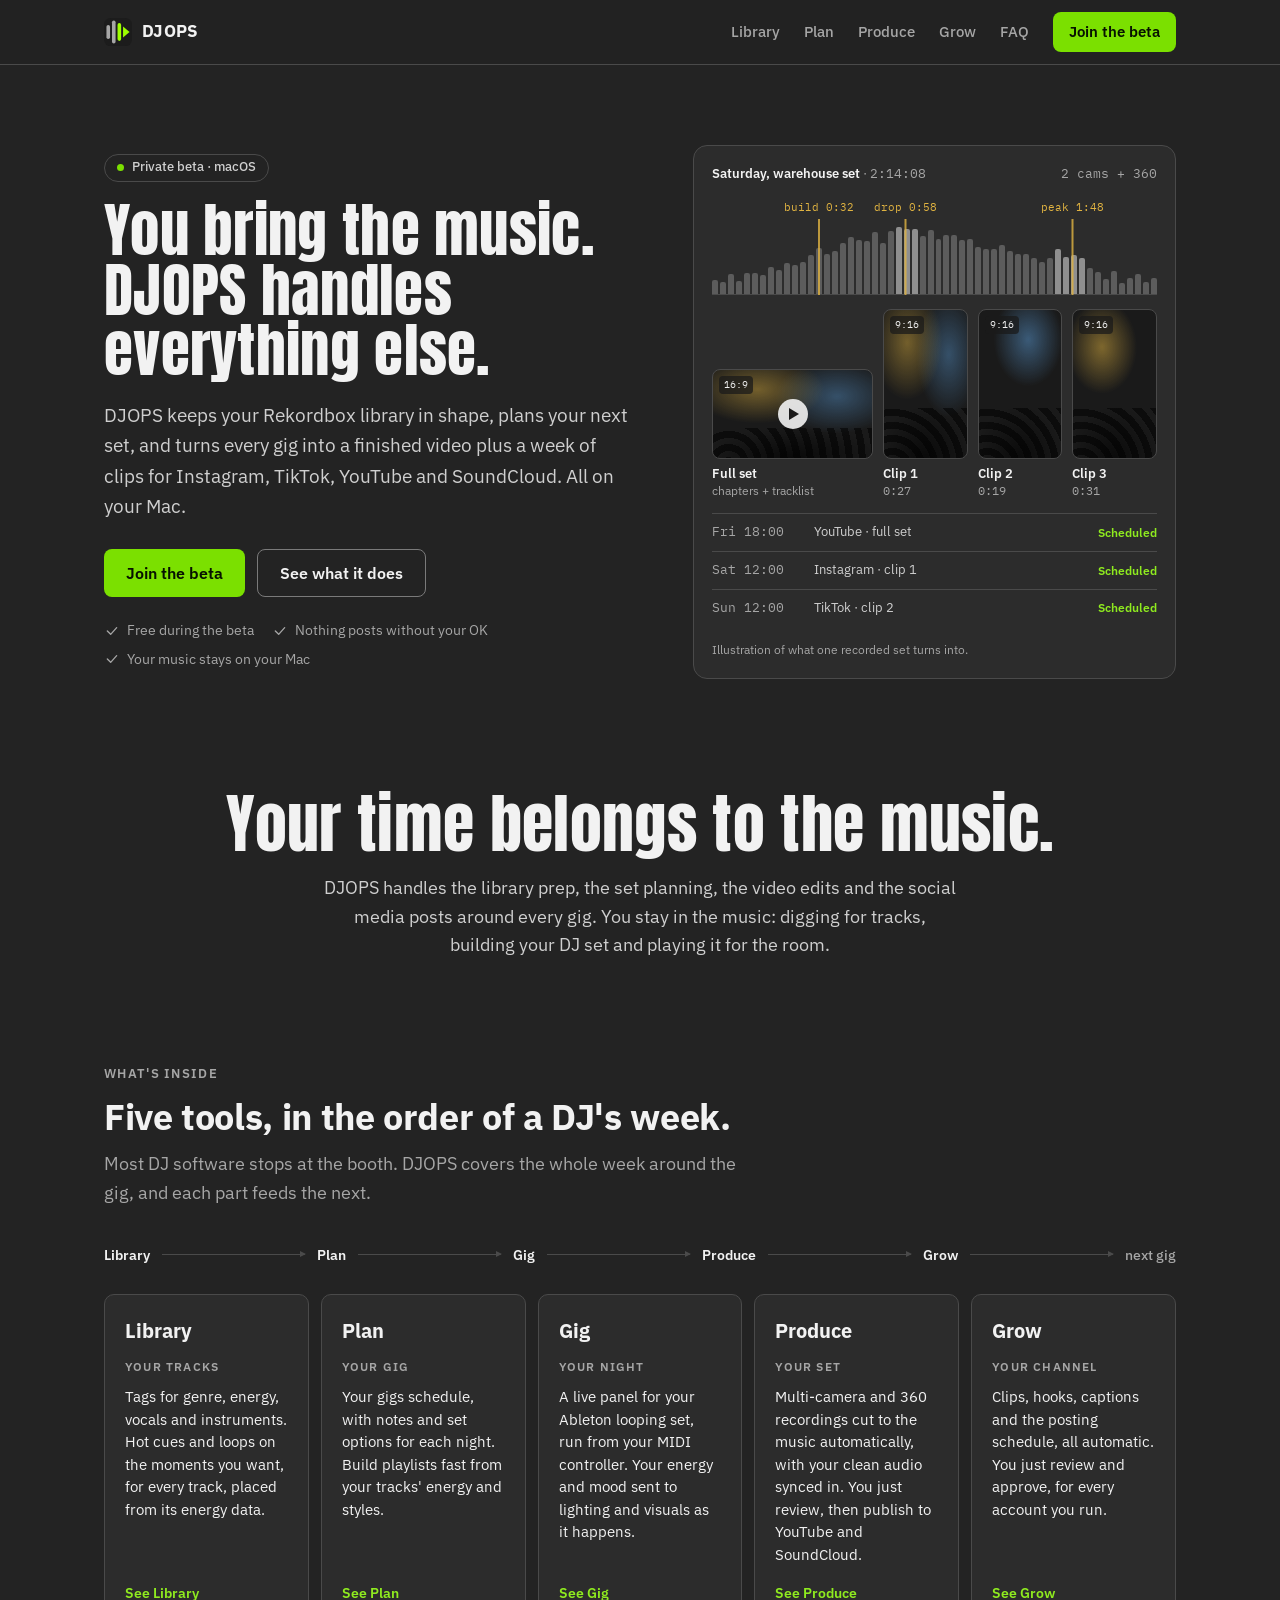
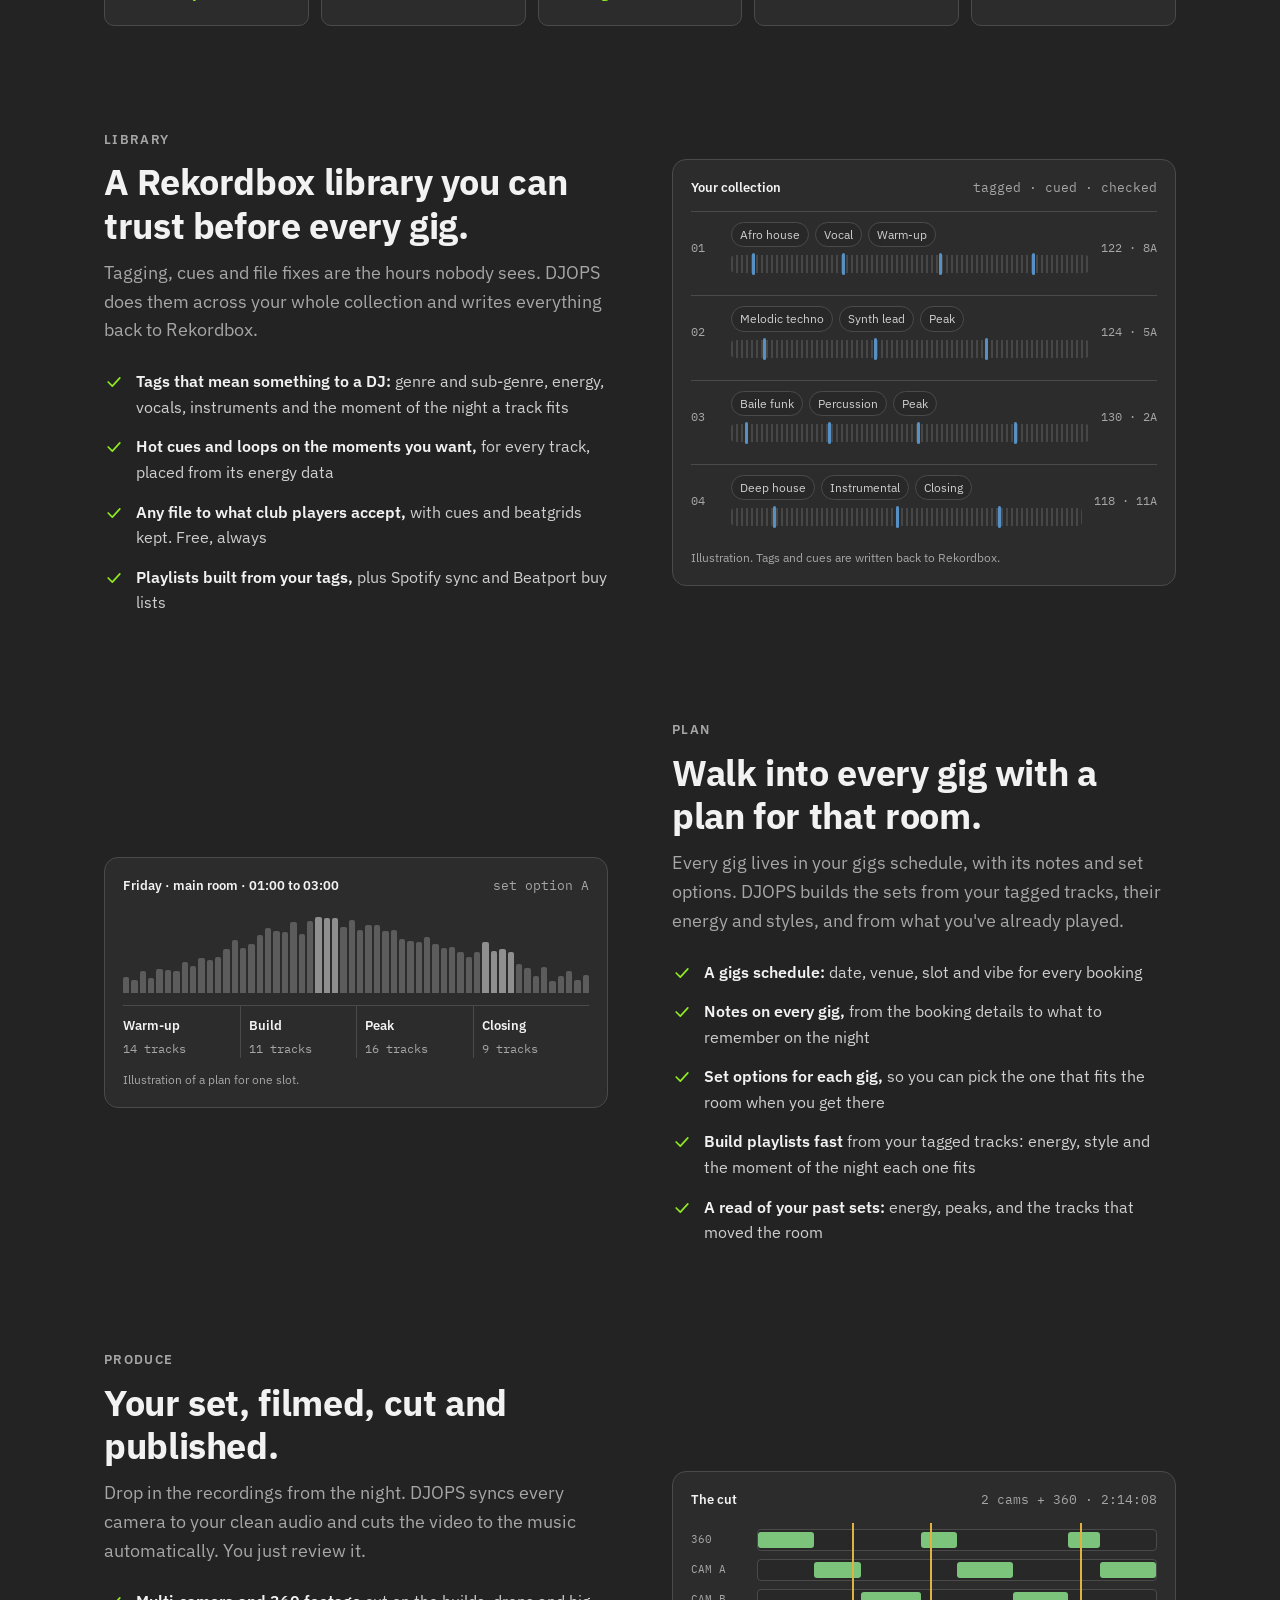
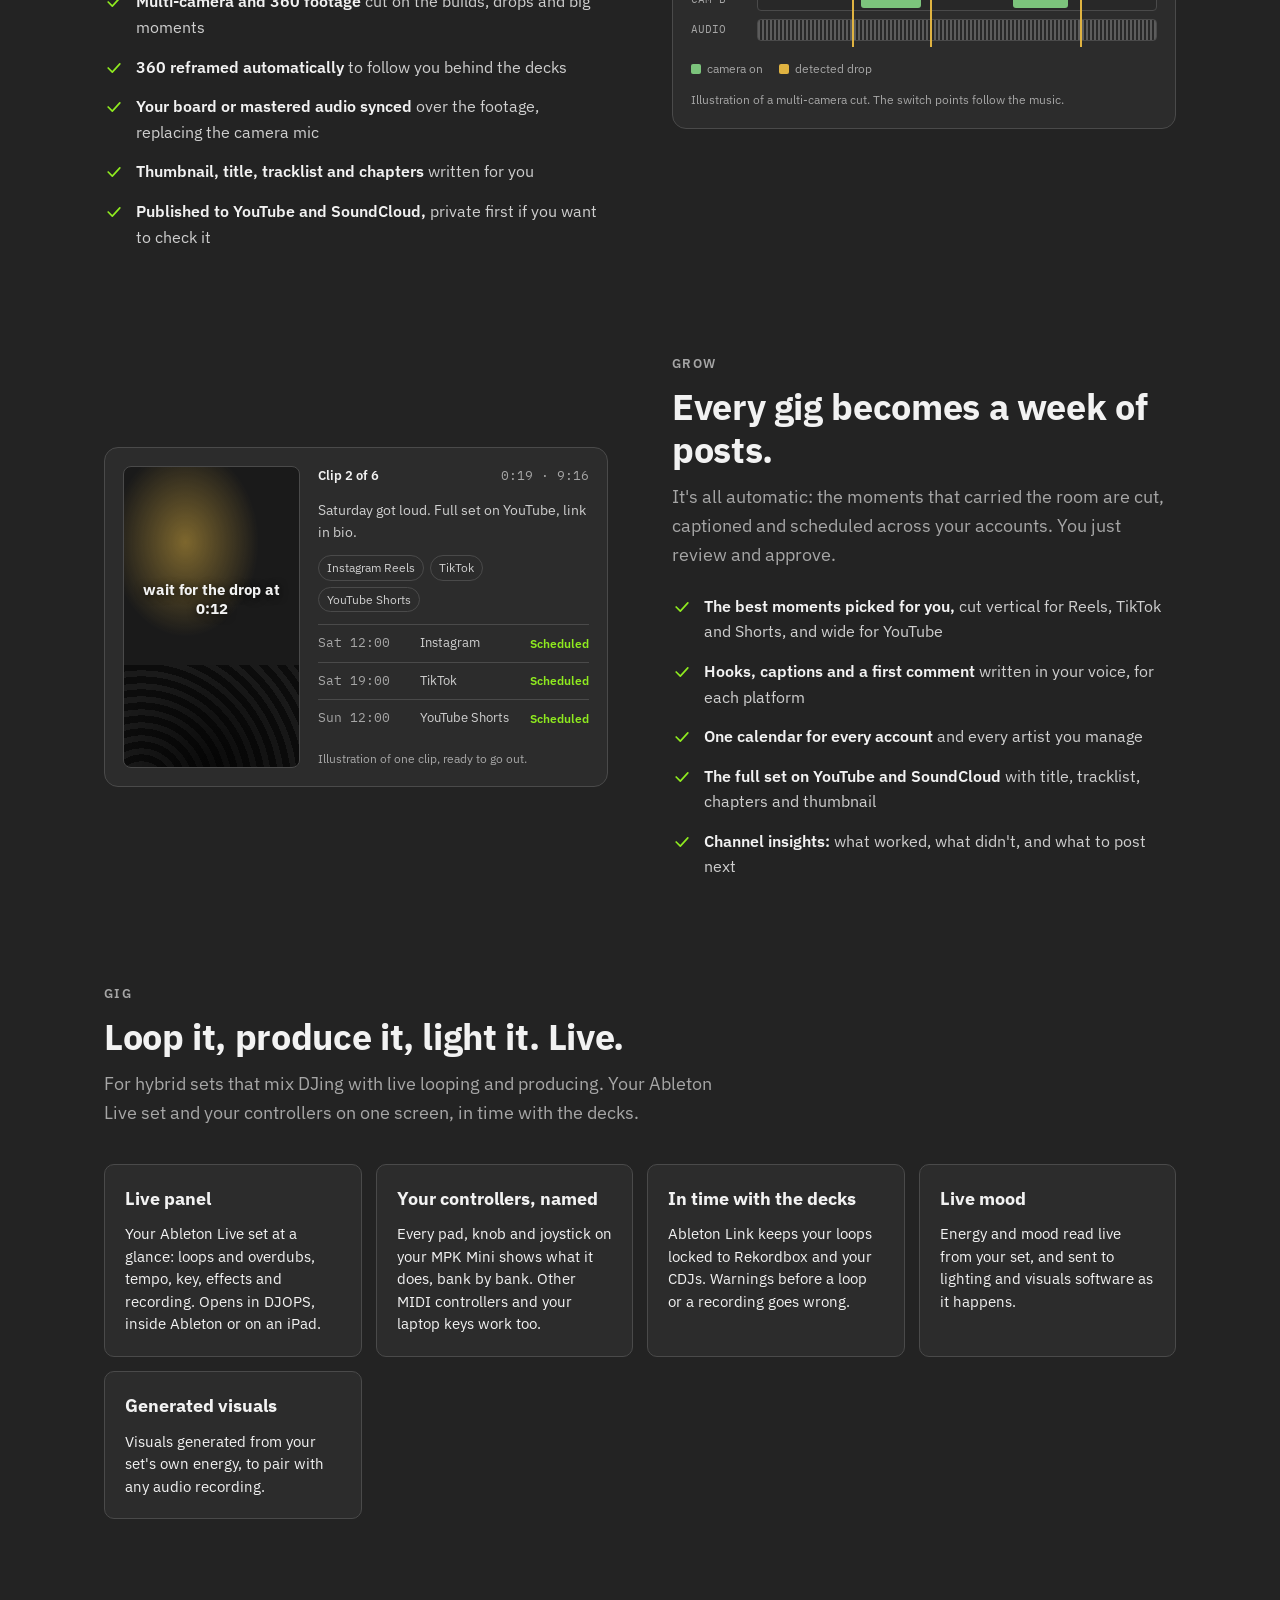
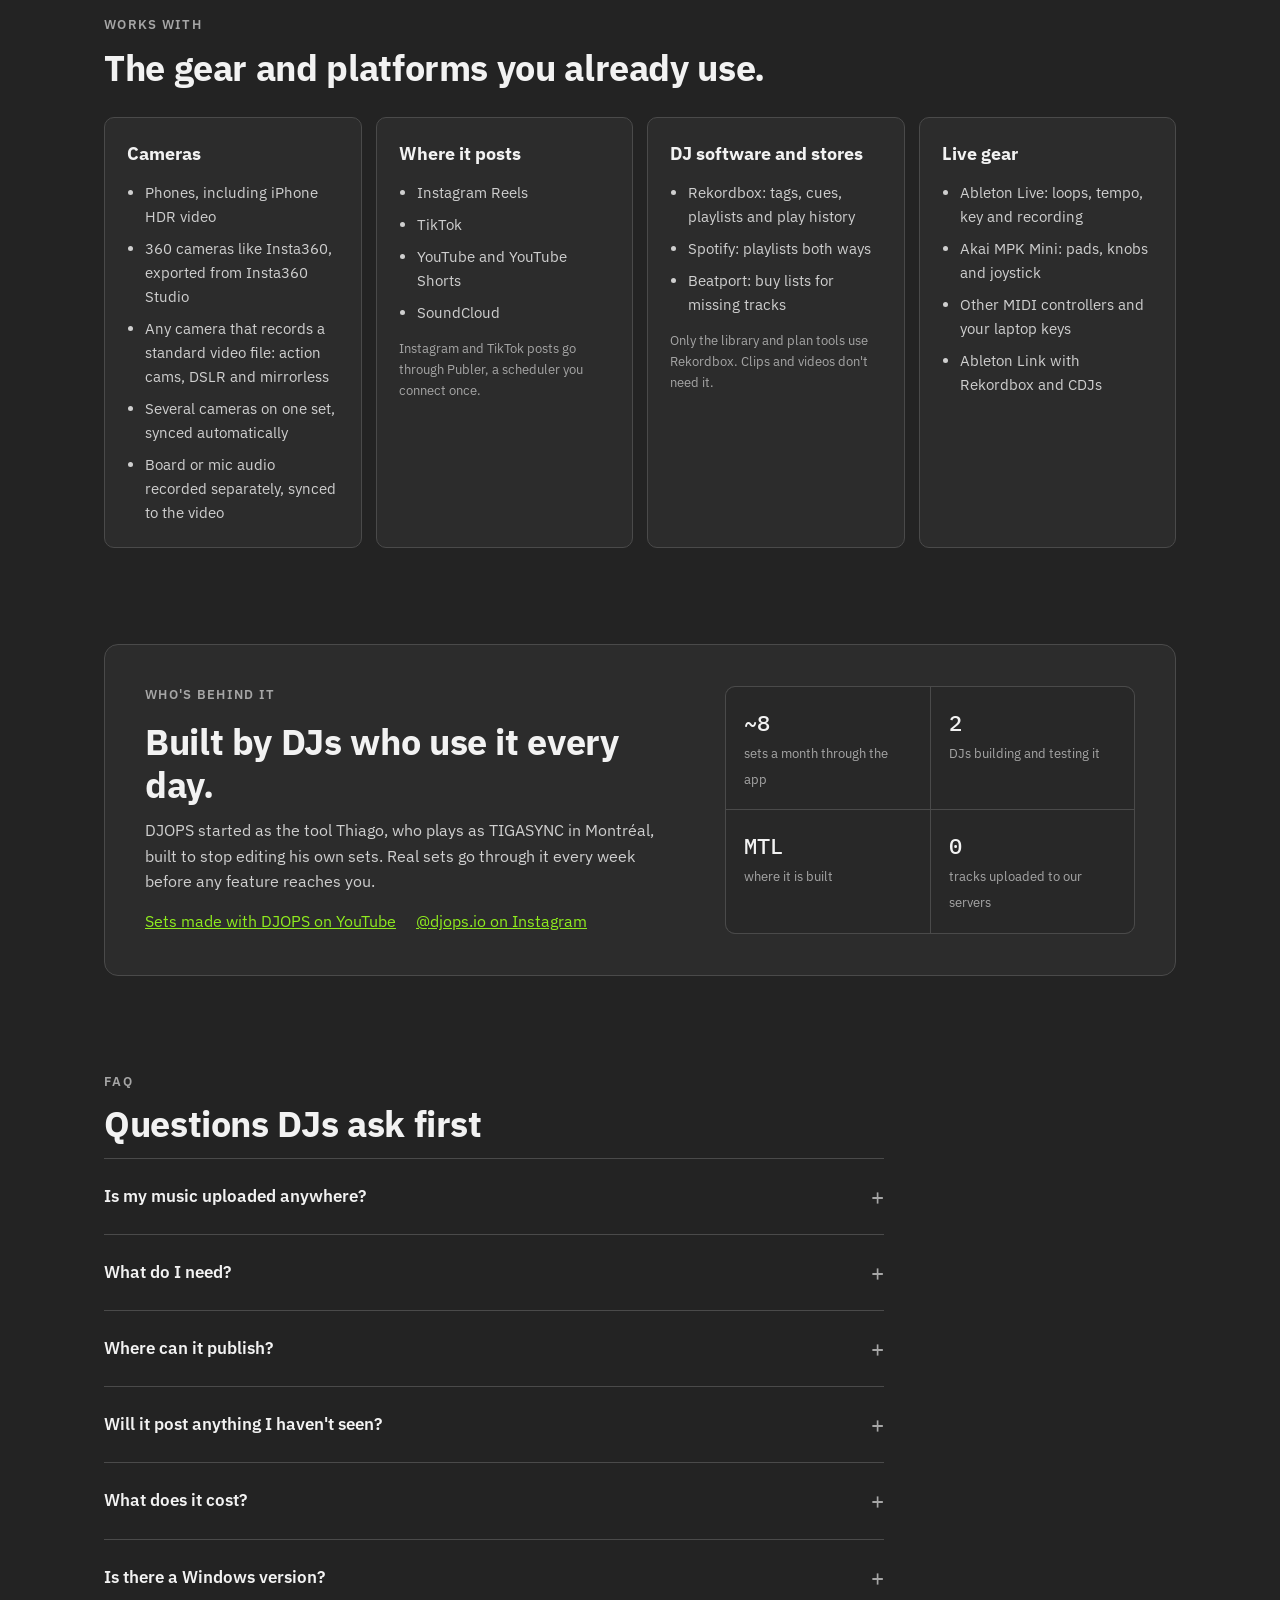
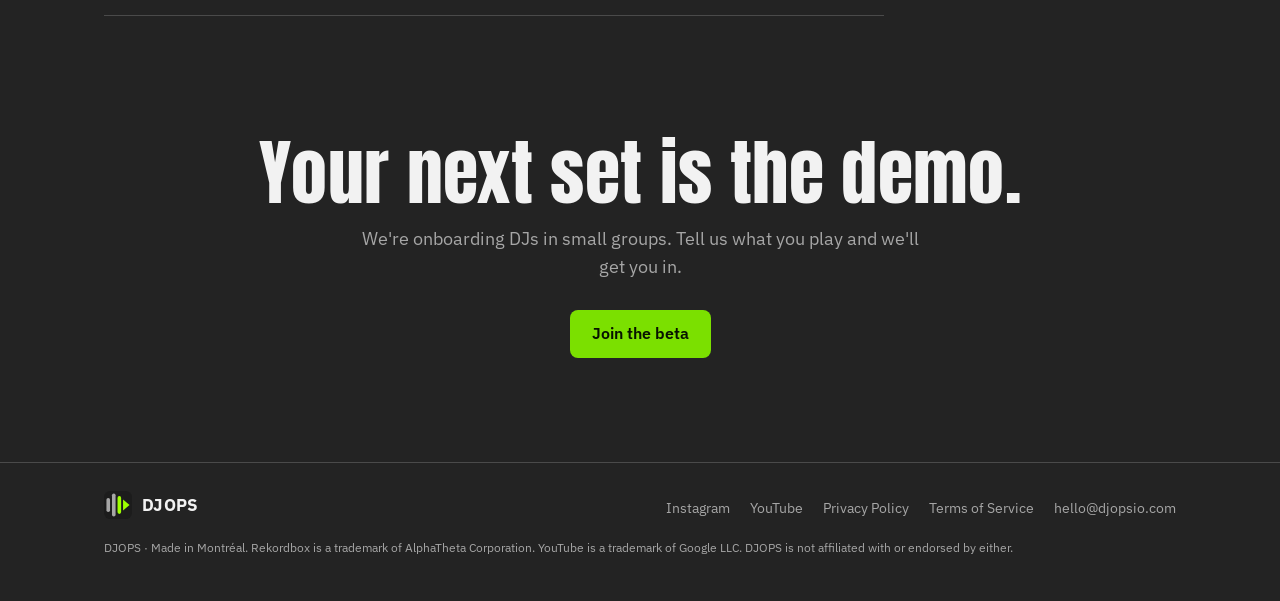
==== commit b8428673: "Every day in the makers line; Gig section covers the Ableton live panel, MIDI controllers and Ableto" ====
--- a/index.html
+++ b/index.html
@@ -22,7 +22,7 @@
 <link rel="apple-touch-icon" href="assets/apple-touch-icon-180.png">
 <link rel="preload" href="assets/fonts/anton-latin-400-normal.woff2" as="font" type="font/woff2" crossorigin>
 <link rel="preload" href="assets/fonts/ibm-plex-sans-latin-400-normal.woff2" as="font" type="font/woff2" crossorigin>
-<link rel="stylesheet" href="style.css">
+<link rel="stylesheet" href="style.css?v=gig1">
 <script type="application/ld+json">{"@context":"https://schema.org","@type":"SoftwareApplication","name":"DJOPS","operatingSystem":"macOS","applicationCategory":"MultimediaApplication","url":"https://djopsio.com/","description":"Mac app for DJs: turns a recorded DJ set into a finished video, clips and a posting schedule, with Rekordbox library tools."}</script>
 </head>
 <body>
@@ -98,7 +98,7 @@
     <div class="mods">
       <a class="mod" href="#library"><h3>Library</h3><span class="of">Your tracks</span><p class="what">Tags for genre, energy, vocals and instruments. Hot cues and loops on the moments you want, for every track, placed from its energy data.</p><span class="go">See Library</span></a>
       <a class="mod" href="#plan"><h3>Plan</h3><span class="of">Your gig</span><p class="what">Your gigs schedule, with notes and set options for each night. Build playlists fast from your tracks' energy and styles.</p><span class="go">See Plan</span></a>
-      <a class="mod" href="#gig"><h3>Gig</h3><span class="of">Your night</span><p class="what">Your set's energy and mood read live from the music. Sent to lighting and visuals software as it happens.</p><span class="go">See Gig</span></a>
+      <a class="mod" href="#gig"><h3>Gig</h3><span class="of">Your night</span><p class="what">A live panel for your Ableton looping set, run from your MIDI controller. Your energy and mood sent to lighting and visuals as it happens.</p><span class="go">See Gig</span></a>
       <a class="mod" href="#produce"><h3>Produce</h3><span class="of">Your set</span><p class="what">Multi-camera and 360 recordings cut to the music automatically, with your clean audio synced in. You just review, then publish to YouTube and SoundCloud.</p><span class="go">See Produce</span></a>
       <a class="mod" href="#grow"><h3>Grow</h3><span class="of">Your channel</span><p class="what">Clips, hooks, captions and the posting schedule, all automatic. You just review and approve, for every account you run.</p><span class="go">See Grow</span></a>
     </div>
@@ -219,10 +219,14 @@
 
 <section id="gig" aria-labelledby="also-h">
   <div class="wrap">
-    <p class="eyebrow">Also inside</p>
-    <h2 id="also-h">Visuals, live and generated.</h2>
+    <p class="eyebrow">Gig</p>
+    <h2 id="also-h">Loop it, produce it, light it. Live.</h2>
+    <p class="sub">For hybrid sets that mix DJing with live looping and producing. Your Ableton Live set and your controllers on one screen, in time with the decks.</p>
     <div class="also">
-      <article class="mod"><h3>Gig</h3><p class="what">Energy and mood read live from your set, and sent to lighting and visuals software as it happens.</p></article>
+      <article class="mod"><h3>Live panel</h3><p class="what">Your Ableton Live set at a glance: loops and overdubs, tempo, key, effects and recording. Opens in DJOPS, inside Ableton or on an iPad.</p></article>
+      <article class="mod"><h3>Your controllers, named</h3><p class="what">Every pad, knob and joystick on your MPK Mini shows what it does, bank by bank. Other MIDI controllers and your laptop keys work too.</p></article>
+      <article class="mod"><h3>In time with the decks</h3><p class="what">Ableton Link keeps your loops locked to Rekordbox and your CDJs. Warnings before a loop or a recording goes wrong.</p></article>
+      <article class="mod"><h3>Live mood</h3><p class="what">Energy and mood read live from your set, and sent to lighting and visuals software as it happens.</p></article>
       <article class="mod"><h3>Generated visuals</h3><p class="what">Visuals generated from your set's own energy, to pair with any audio recording.</p></article>
     </div>
   </div>
@@ -236,6 +240,7 @@
       <div class="wcol"><h3>Cameras</h3><ul><li>Phones, including iPhone HDR video</li><li>360 cameras like Insta360, exported from Insta360 Studio</li><li>Any camera that records a standard video file: action cams, DSLR and mirrorless</li><li>Several cameras on one set, synced automatically</li><li>Board or mic audio recorded separately, synced to the video</li></ul></div>
       <div class="wcol"><h3>Where it posts</h3><ul><li>Instagram Reels</li><li>TikTok</li><li>YouTube and YouTube Shorts</li><li>SoundCloud</li></ul><p class="note">Instagram and TikTok posts go through Publer, a scheduler you connect once.</p></div>
       <div class="wcol"><h3>DJ software and stores</h3><ul><li>Rekordbox: tags, cues, playlists and play history</li><li>Spotify: playlists both ways</li><li>Beatport: buy lists for missing tracks</li></ul><p class="note">Only the library and plan tools use Rekordbox. Clips and videos don't need it.</p></div>
+      <div class="wcol"><h3>Live gear</h3><ul><li>Ableton Live: loops, tempo, key and recording</li><li>Akai MPK Mini: pads, knobs and joystick</li><li>Other MIDI controllers and your laptop keys</li><li>Ableton Link with Rekordbox and CDJs</li></ul></div>
     </div>
   </div>
 </section>
@@ -245,7 +250,7 @@
     <div class="makers">
       <div>
         <p class="eyebrow">Who's behind it</p>
-        <h2 id="makers-h">Built by DJs who use it every week.</h2>
+        <h2 id="makers-h">Built by DJs who use it every day.</h2>
         <p>DJOPS started as the tool Thiago, who plays as TIGASYNC in Montréal, built to stop editing his own sets. Real sets go through it every week before any feature reaches you.</p>
         <div class="links"><a href="https://www.youtube.com/@DJopsIO">Sets made with DJOPS on YouTube</a><a href="https://www.instagram.com/djops.io/">@djops.io on Instagram</a></div>
       </div>
--- a/style.css
+++ b/style.css
@@ -235,9 +235,11 @@
 .moments span{font-size:12px;color:var(--text-muted)}
 .also{display:grid;gap:14px;margin-top:24px}
 @media (min-width:760px){.also{grid-template-columns:1fr 1fr}}
+@media (min-width:1000px){.also{grid-template-columns:repeat(4,1fr)}}
 .also .mod h3{font-size:18px}
 .works{display:grid;gap:14px;margin-top:28px}
-@media (min-width:900px){.works{grid-template-columns:repeat(3,1fr)}}
+@media (min-width:760px){.works{grid-template-columns:1fr 1fr}}
+@media (min-width:1100px){.works{grid-template-columns:repeat(4,1fr)}}
 .wcol{background:var(--card);border:1px solid var(--hairline);border-radius:var(--radius-card);padding:22px}
 .wcol h3{margin:0 0 12px;font-size:18px;color:var(--text-strong)}
 .wcol ul{margin:0;padding:0 0 0 18px;display:flex;flex-direction:column;gap:8px;font-size:15px}
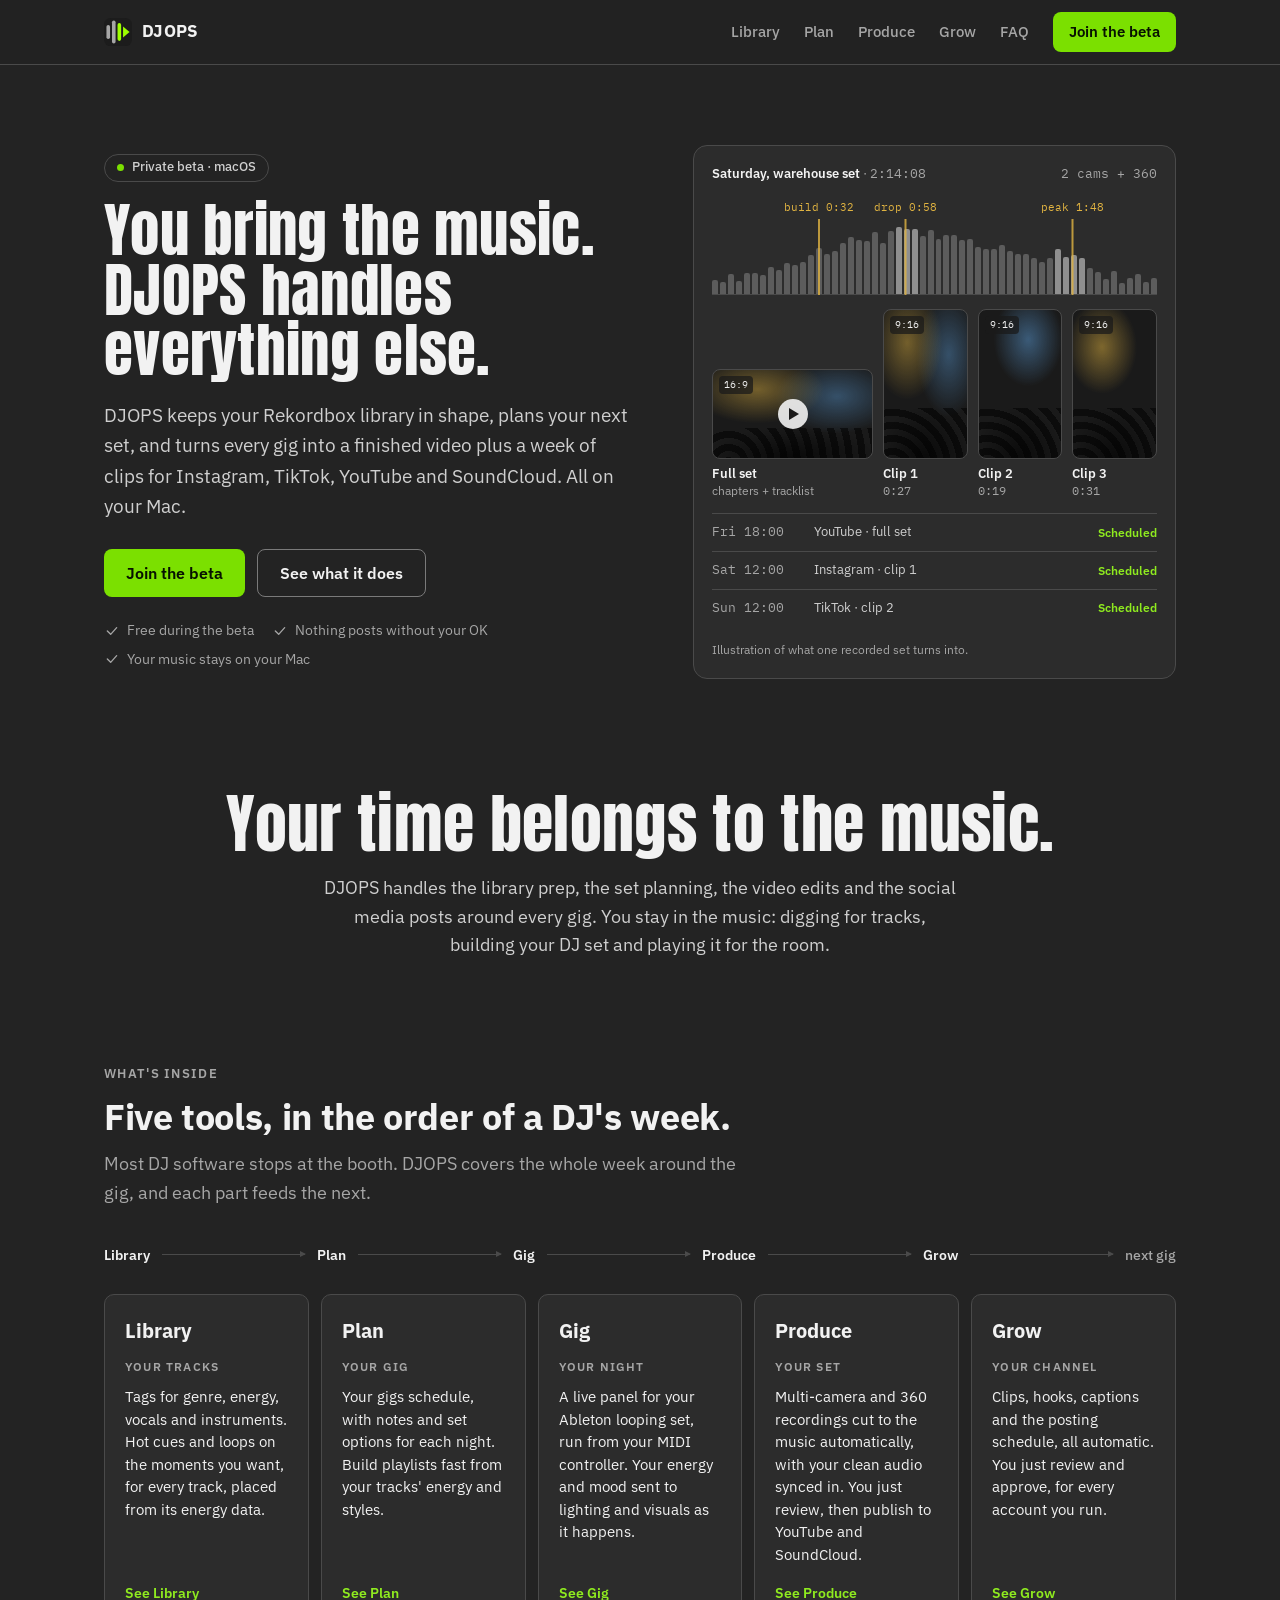
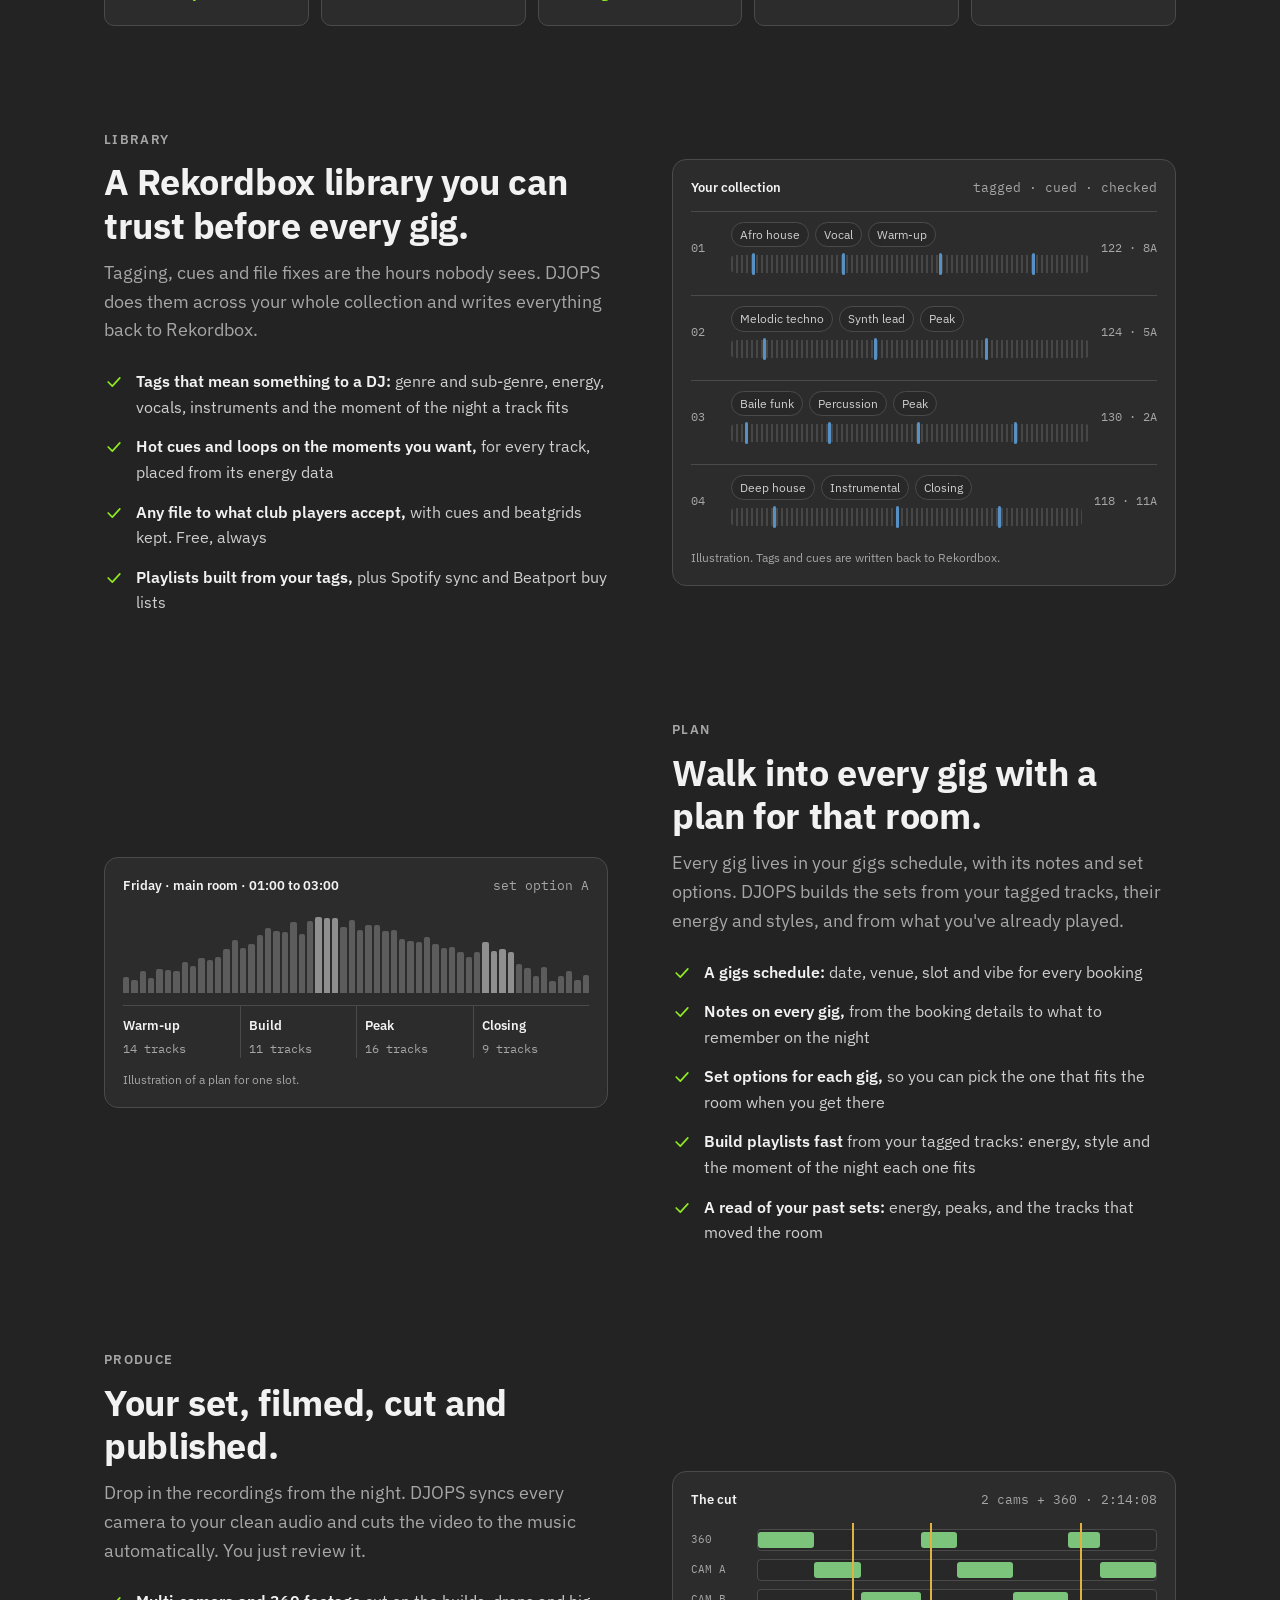
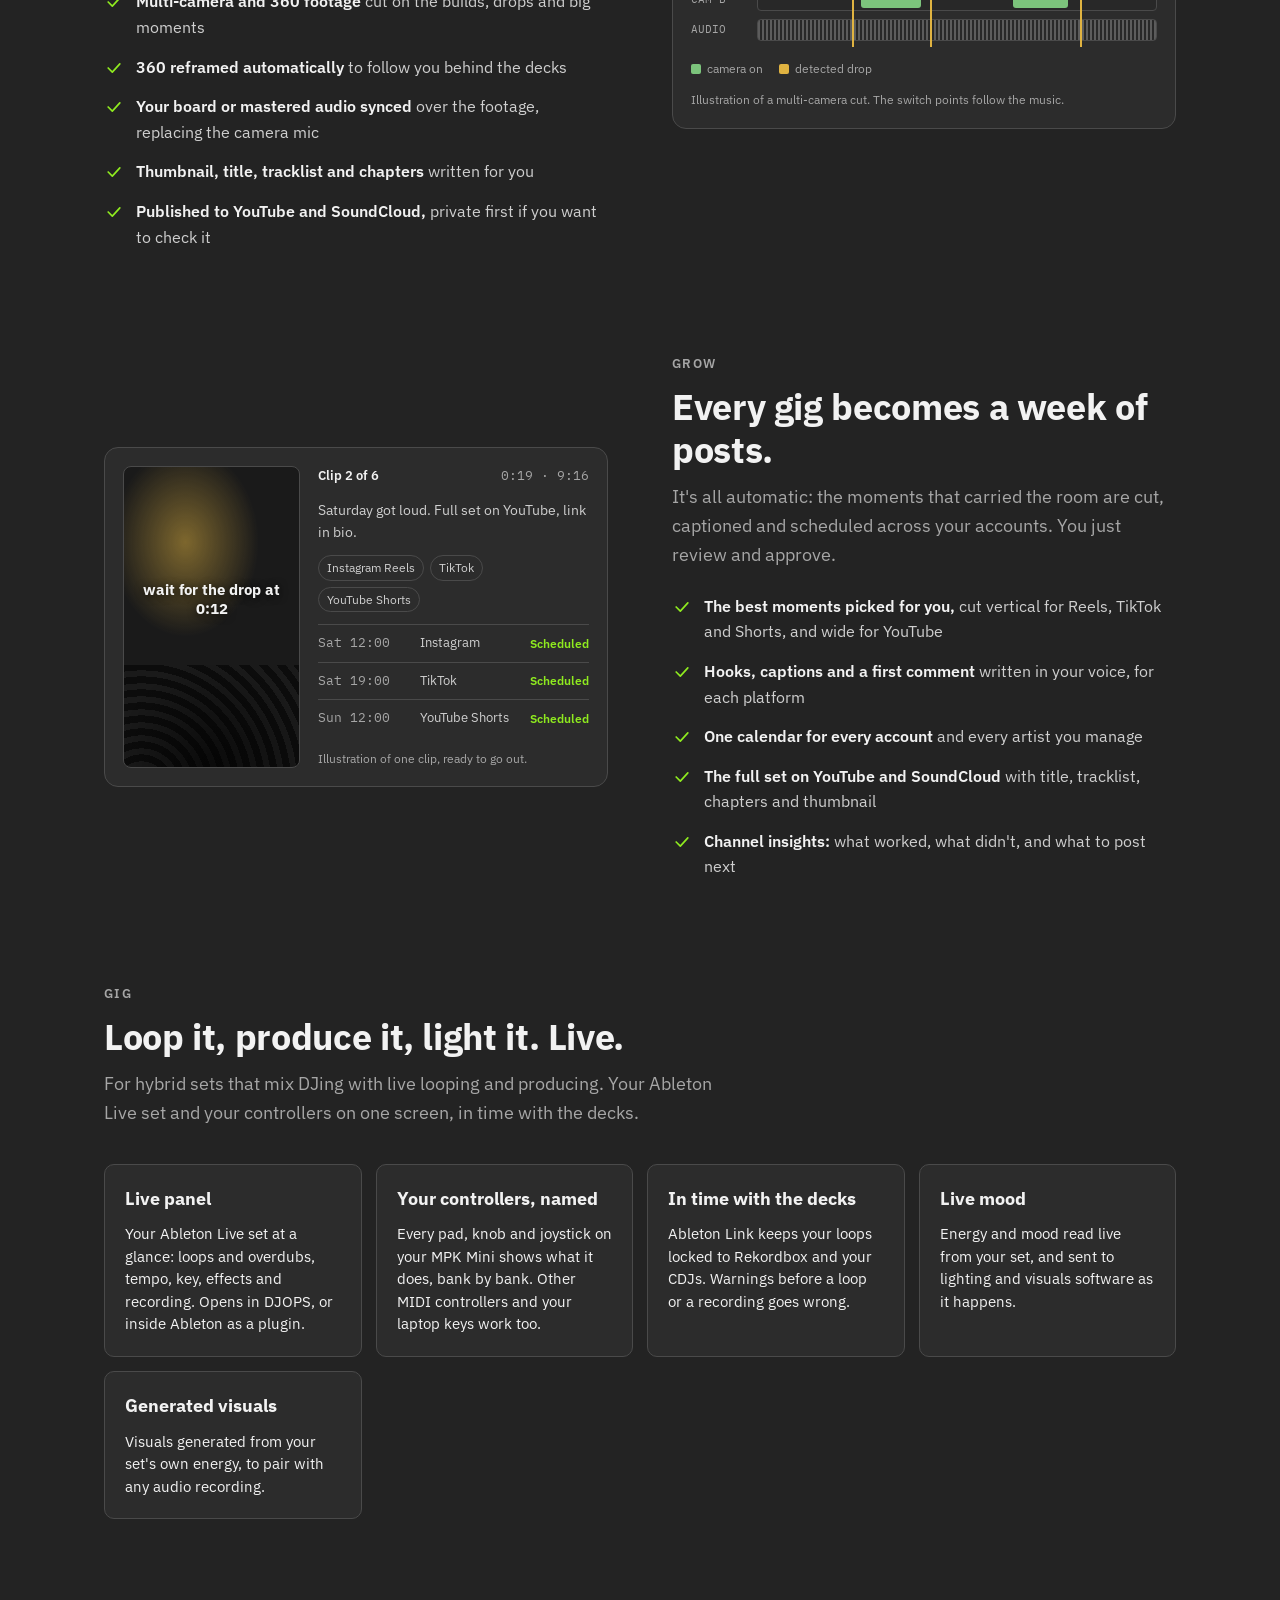
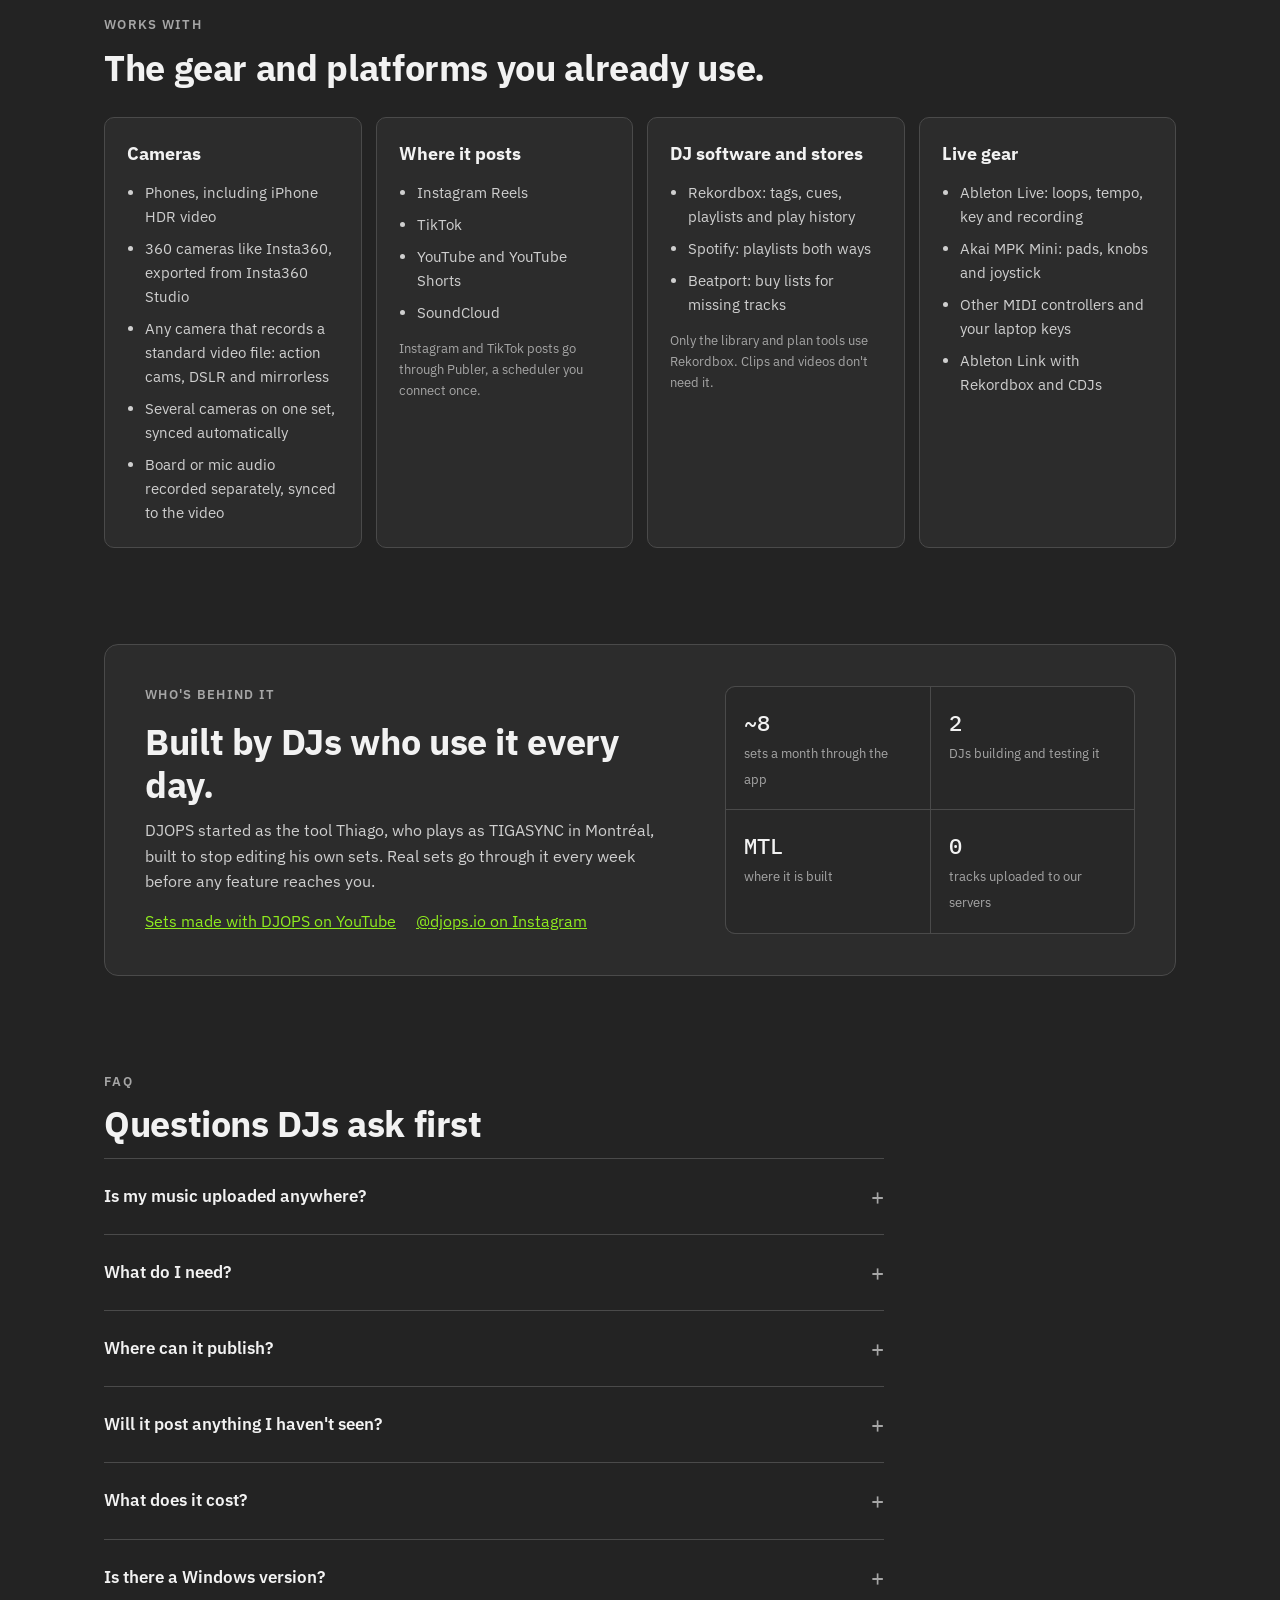
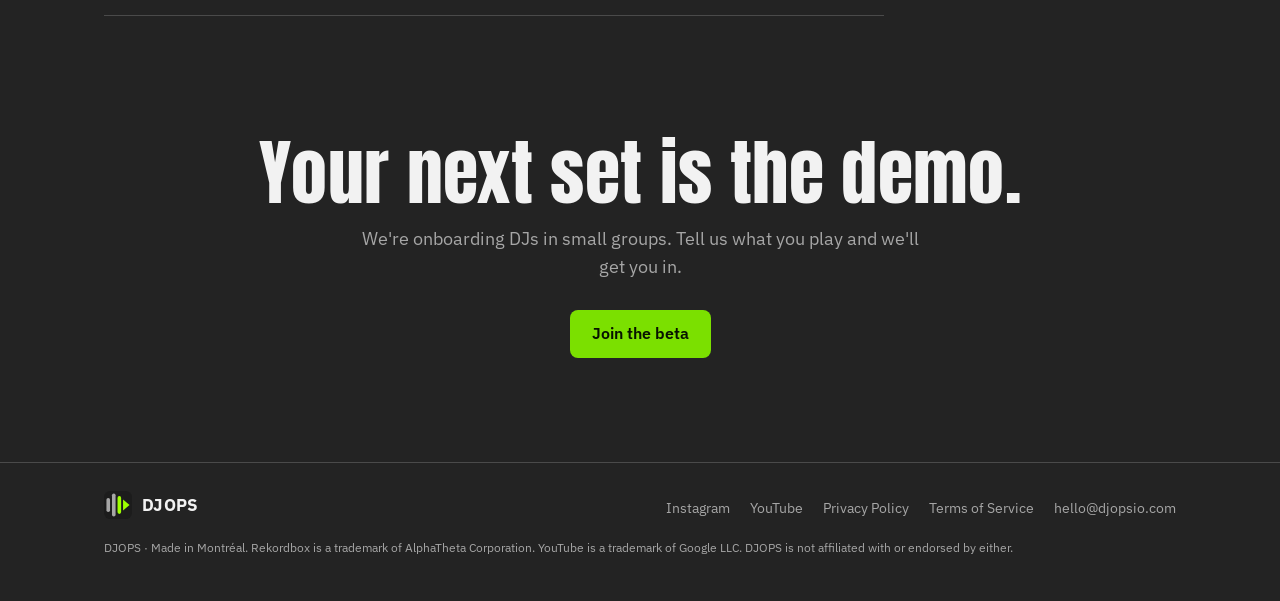
==== commit d2e89cad: "Live panel opens in DJOPS or inside Ableton as a plugin, not on an iPad Co-Authored-By: Claude Opus " ====
--- a/index.html
+++ b/index.html
@@ -223,7 +223,7 @@
     <h2 id="also-h">Loop it, produce it, light it. Live.</h2>
     <p class="sub">For hybrid sets that mix DJing with live looping and producing. Your Ableton Live set and your controllers on one screen, in time with the decks.</p>
     <div class="also">
-      <article class="mod"><h3>Live panel</h3><p class="what">Your Ableton Live set at a glance: loops and overdubs, tempo, key, effects and recording. Opens in DJOPS, inside Ableton or on an iPad.</p></article>
+      <article class="mod"><h3>Live panel</h3><p class="what">Your Ableton Live set at a glance: loops and overdubs, tempo, key, effects and recording. Opens in DJOPS, or inside Ableton as a plugin.</p></article>
       <article class="mod"><h3>Your controllers, named</h3><p class="what">Every pad, knob and joystick on your MPK Mini shows what it does, bank by bank. Other MIDI controllers and your laptop keys work too.</p></article>
       <article class="mod"><h3>In time with the decks</h3><p class="what">Ableton Link keeps your loops locked to Rekordbox and your CDJs. Warnings before a loop or a recording goes wrong.</p></article>
       <article class="mod"><h3>Live mood</h3><p class="what">Energy and mood read live from your set, and sent to lighting and visuals software as it happens.</p></article>
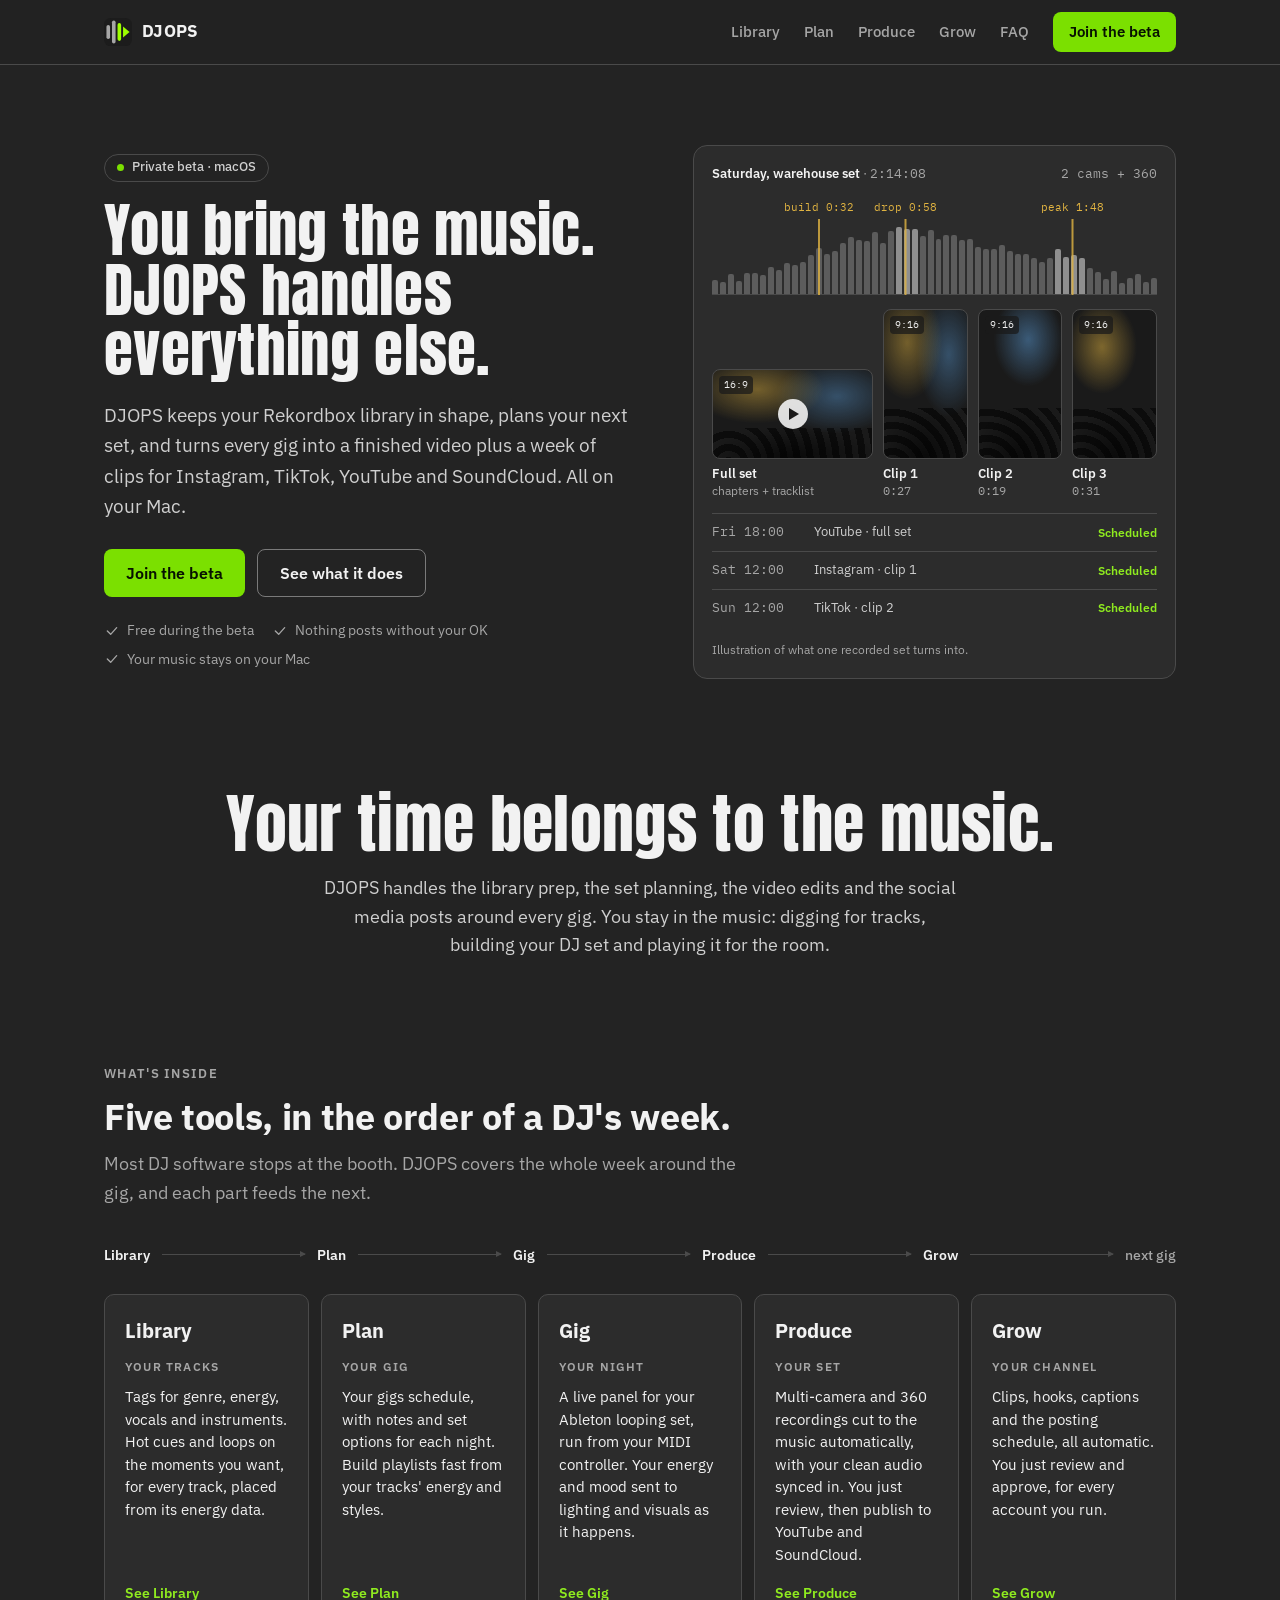
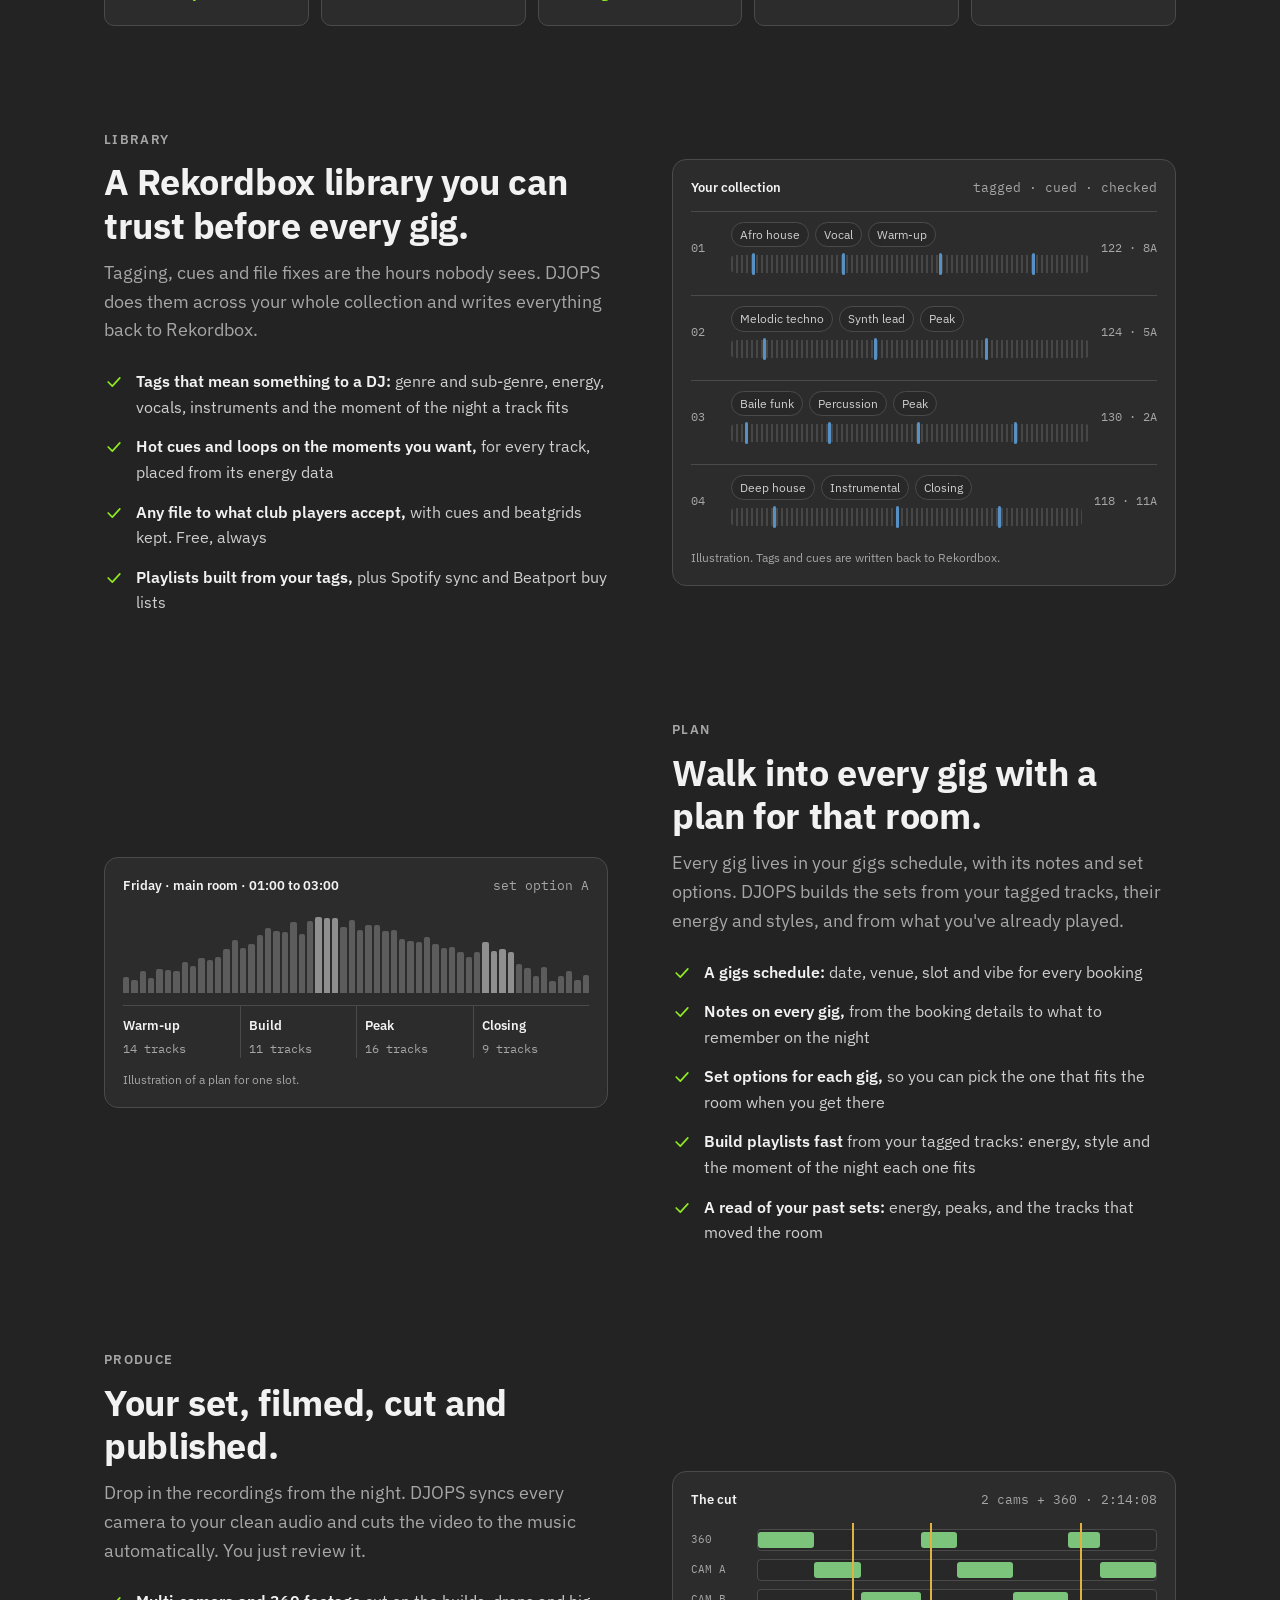
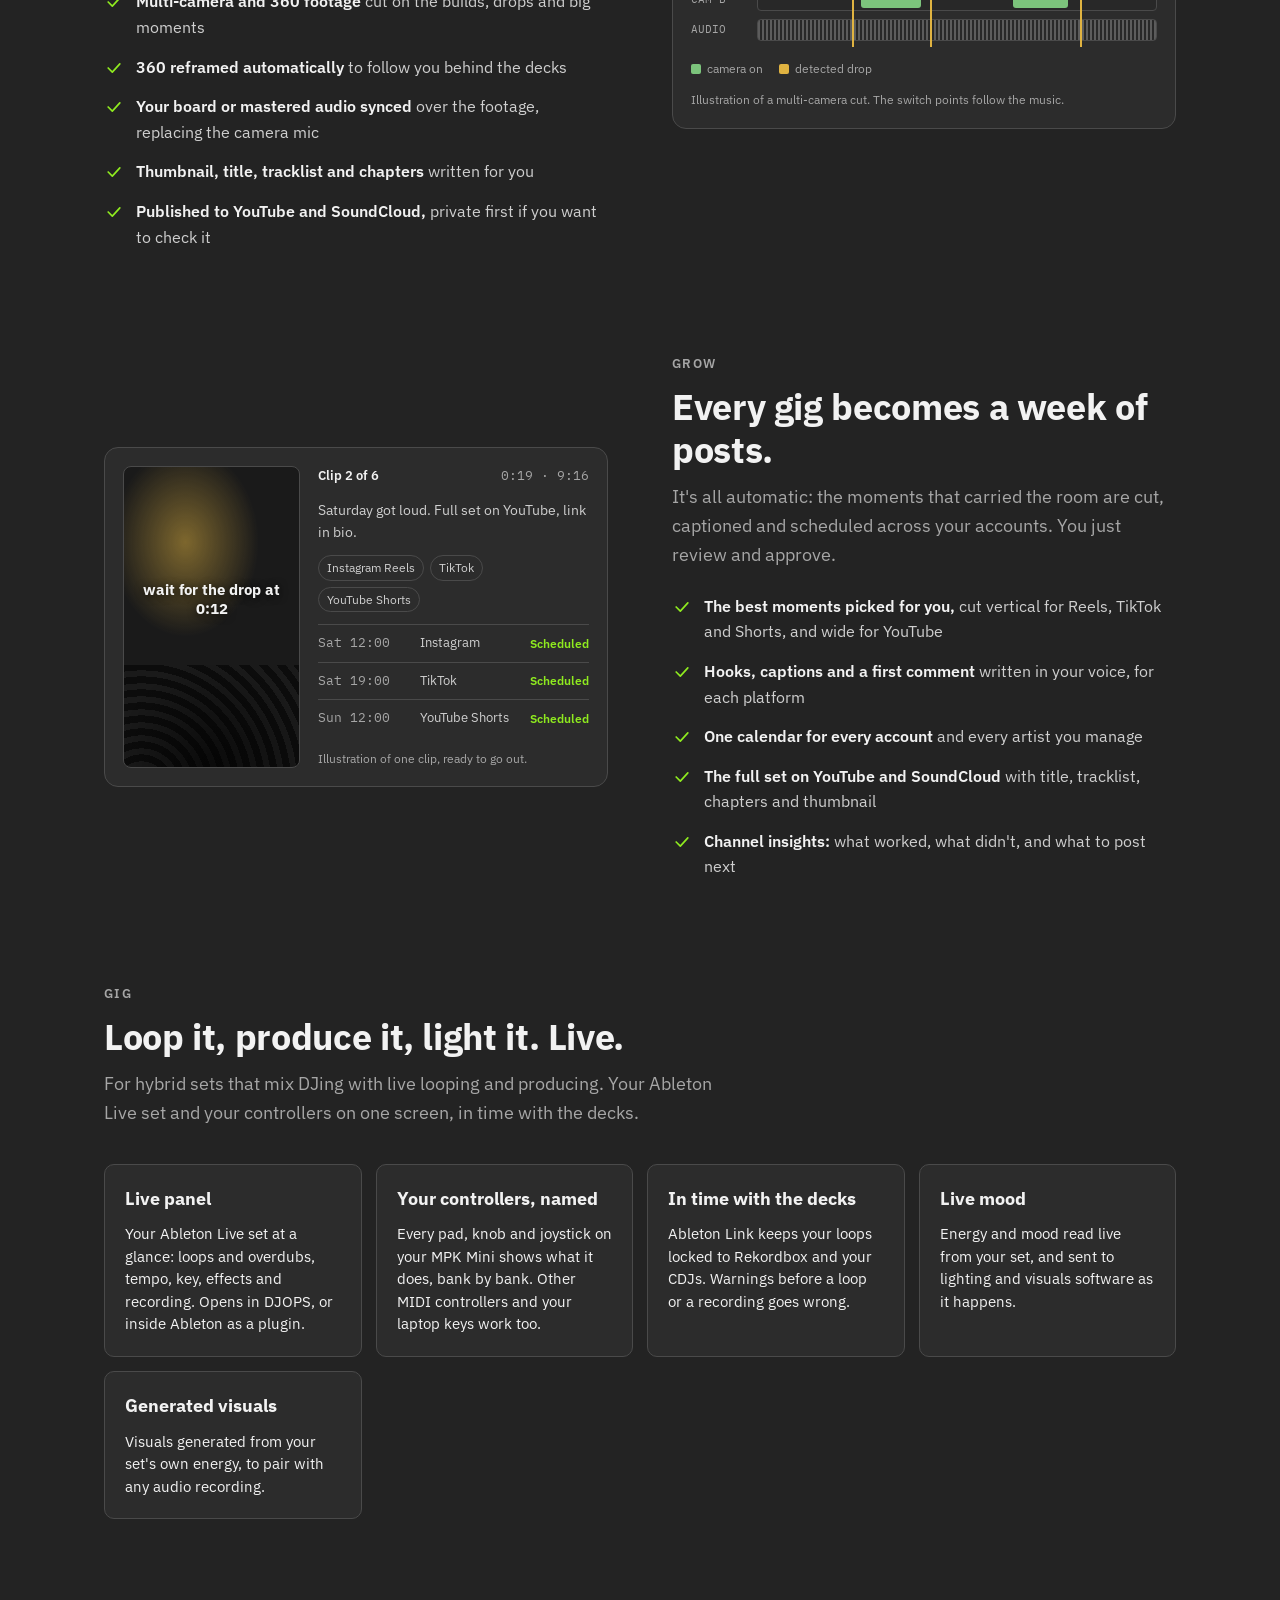
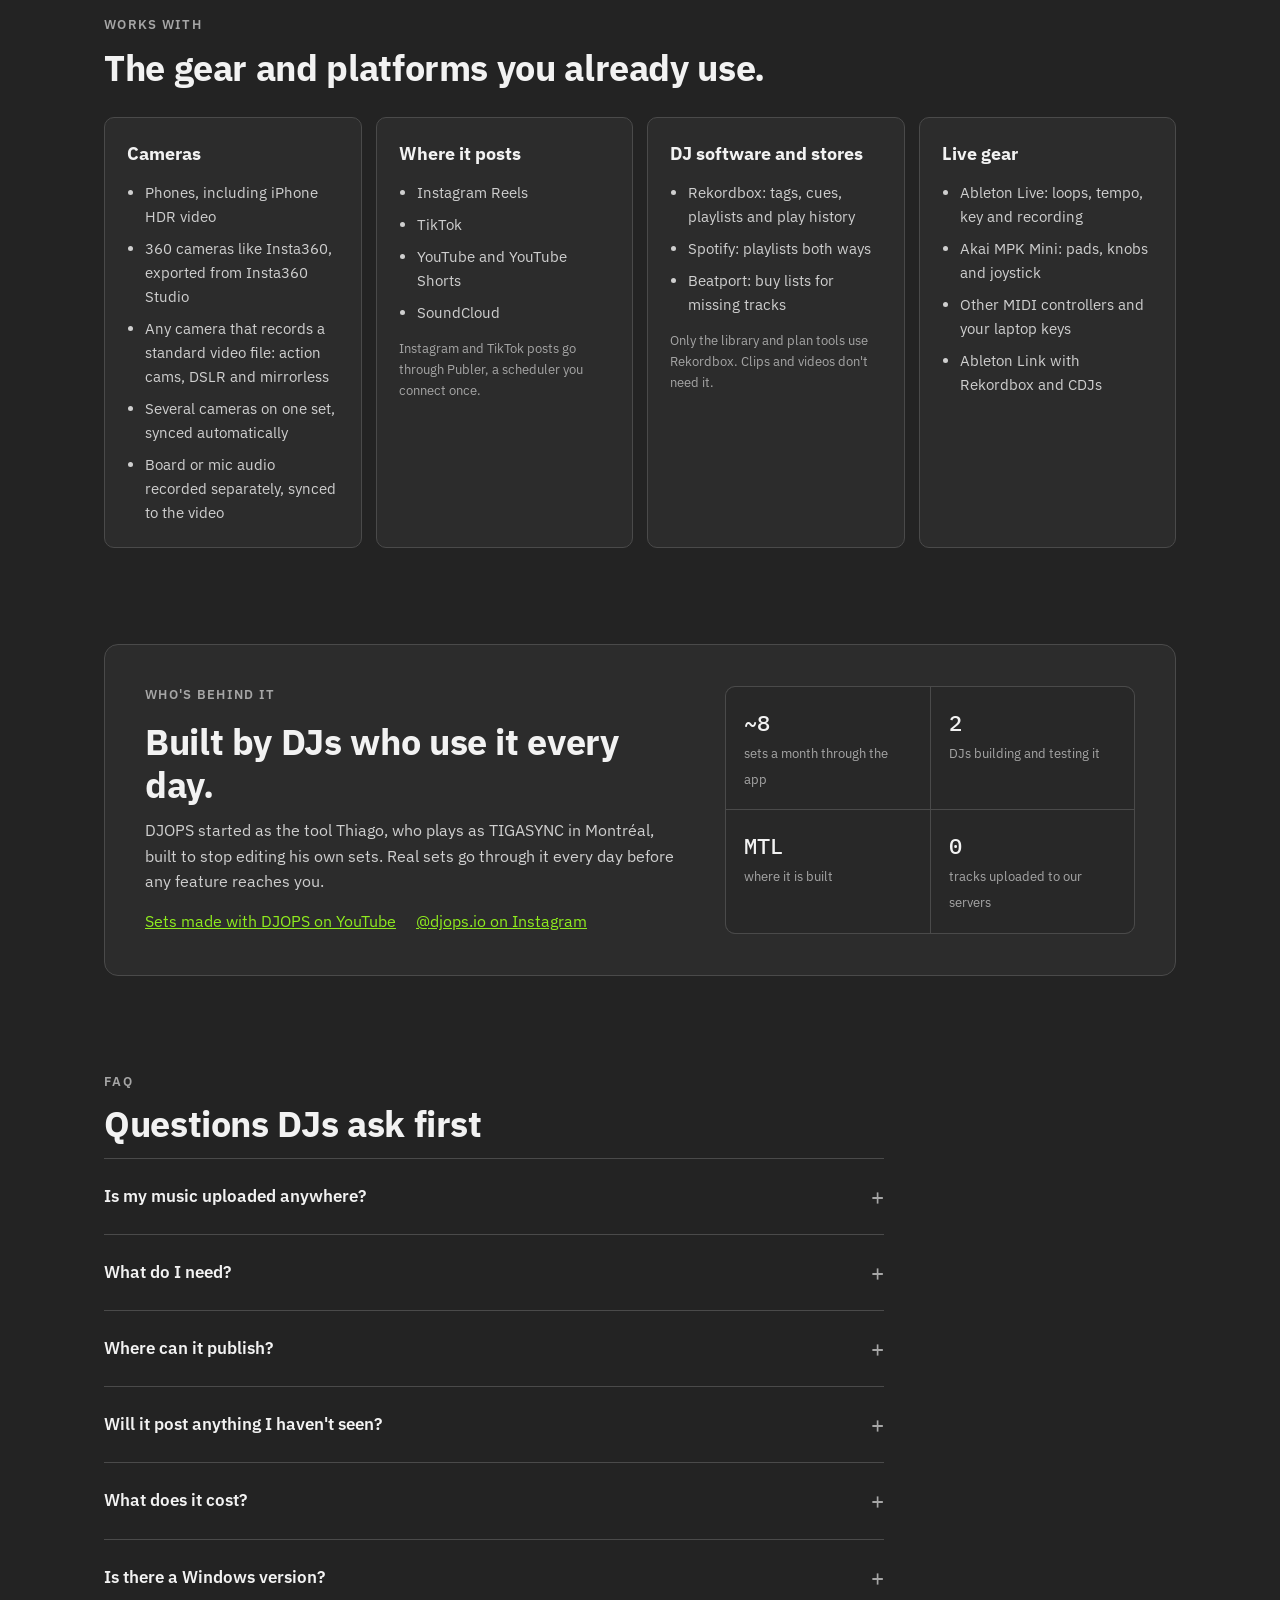
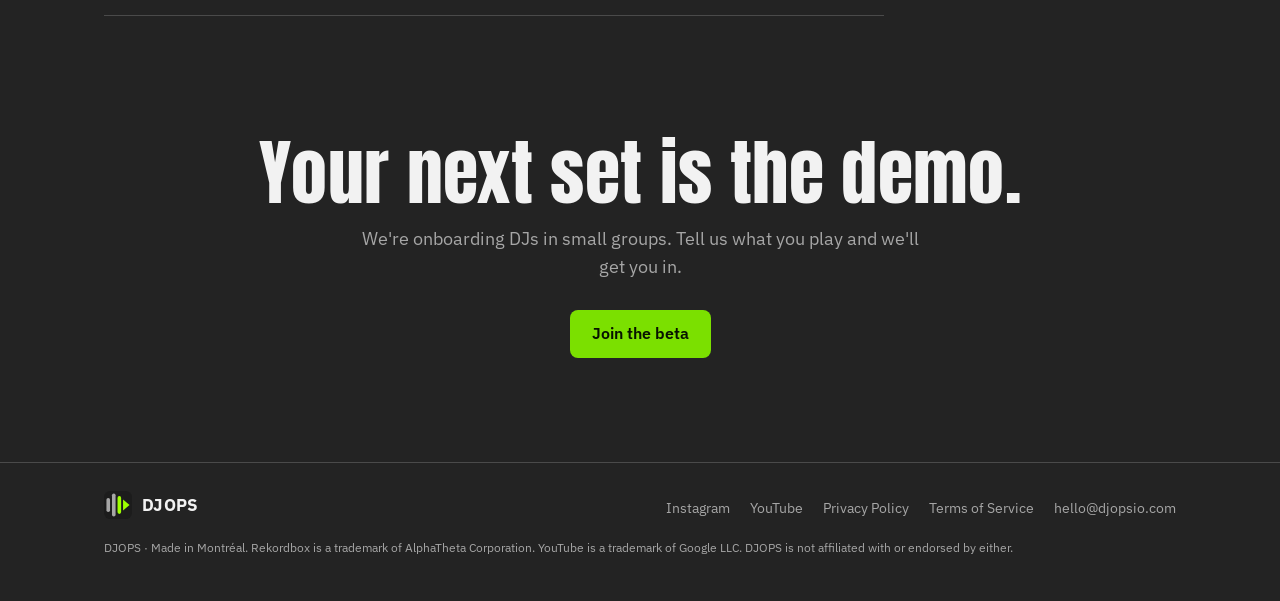
==== commit 561bc68b: "Makers paragraph: every day Co-Authored-By: Claude Opus 5.5 <noreply@anthropic.com>" ====
--- a/index.html
+++ b/index.html
@@ -251,7 +251,7 @@
       <div>
         <p class="eyebrow">Who's behind it</p>
         <h2 id="makers-h">Built by DJs who use it every day.</h2>
-        <p>DJOPS started as the tool Thiago, who plays as TIGASYNC in Montréal, built to stop editing his own sets. Real sets go through it every week before any feature reaches you.</p>
+        <p>DJOPS started as the tool Thiago, who plays as TIGASYNC in Montréal, built to stop editing his own sets. Real sets go through it every day before any feature reaches you.</p>
         <div class="links"><a href="https://www.youtube.com/@DJopsIO">Sets made with DJOPS on YouTube</a><a href="https://www.instagram.com/djops.io/">@djops.io on Instagram</a></div>
       </div>
       <div class="facts">
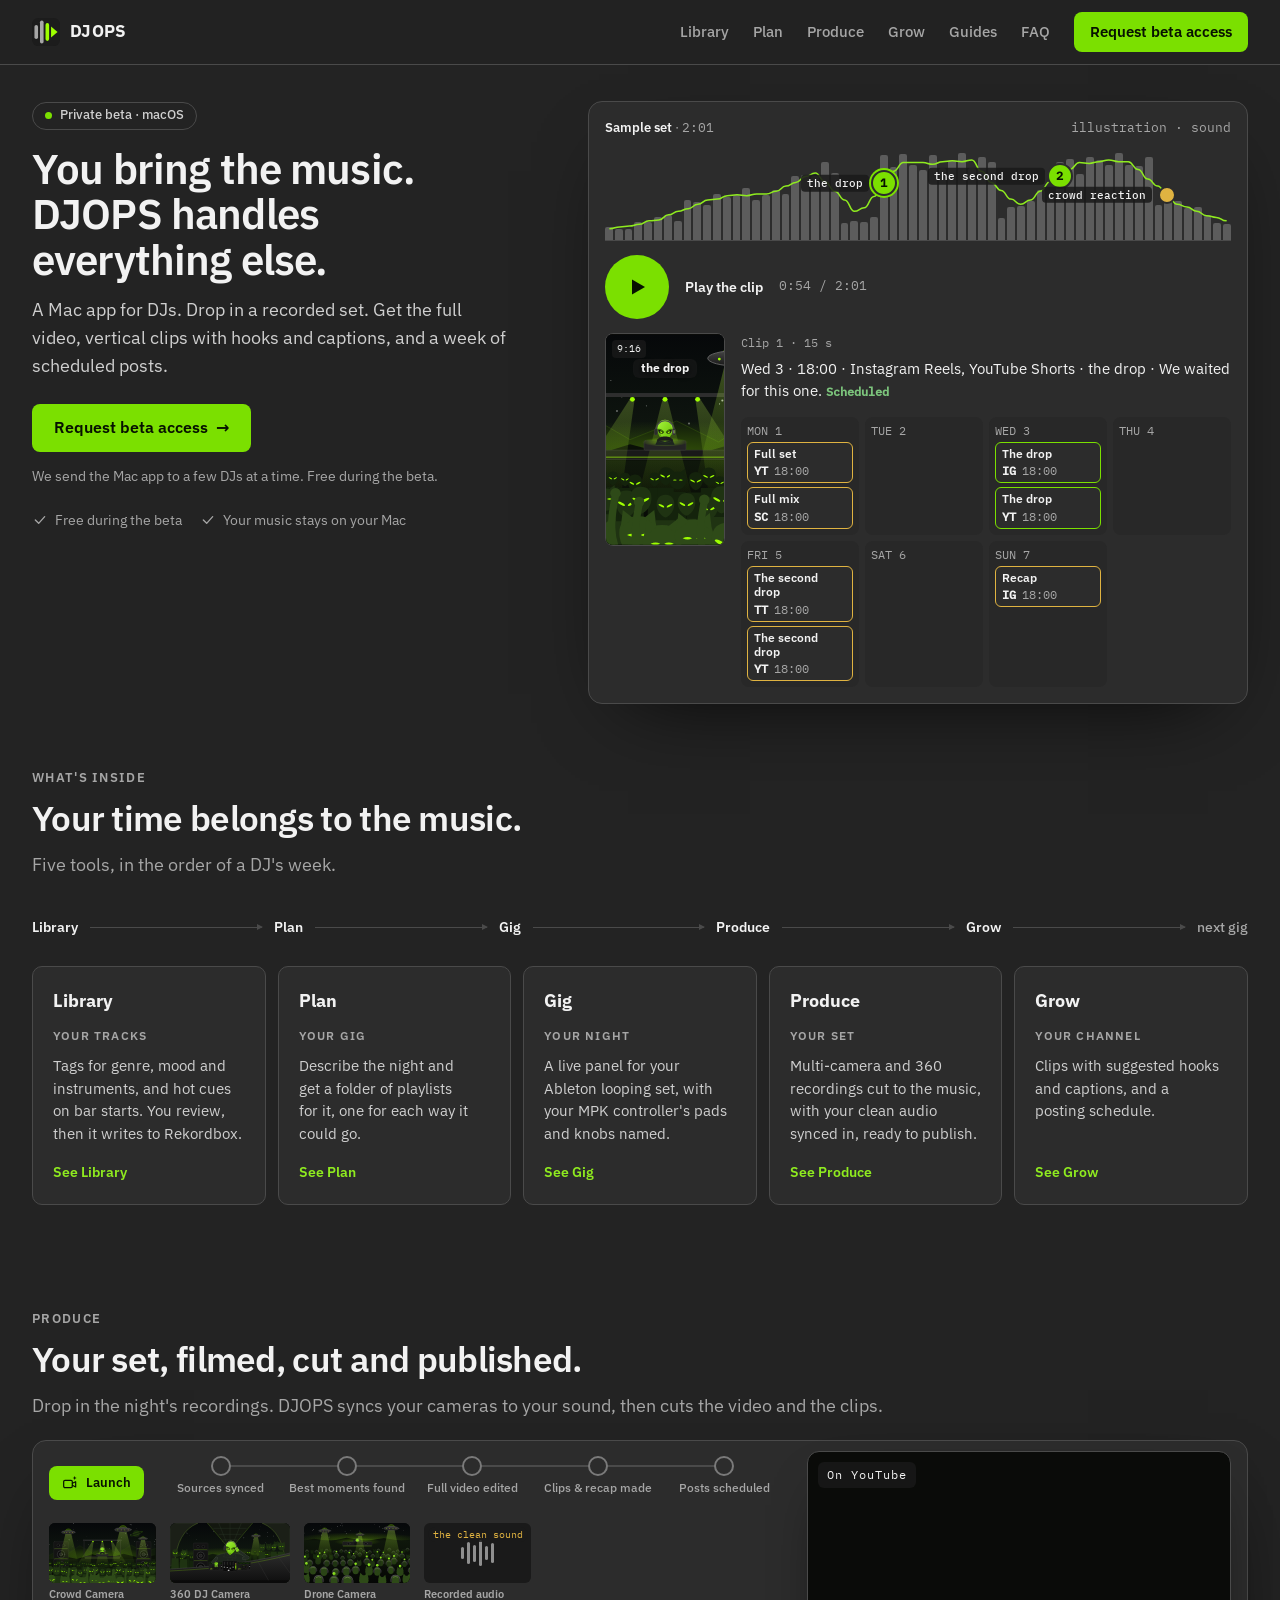
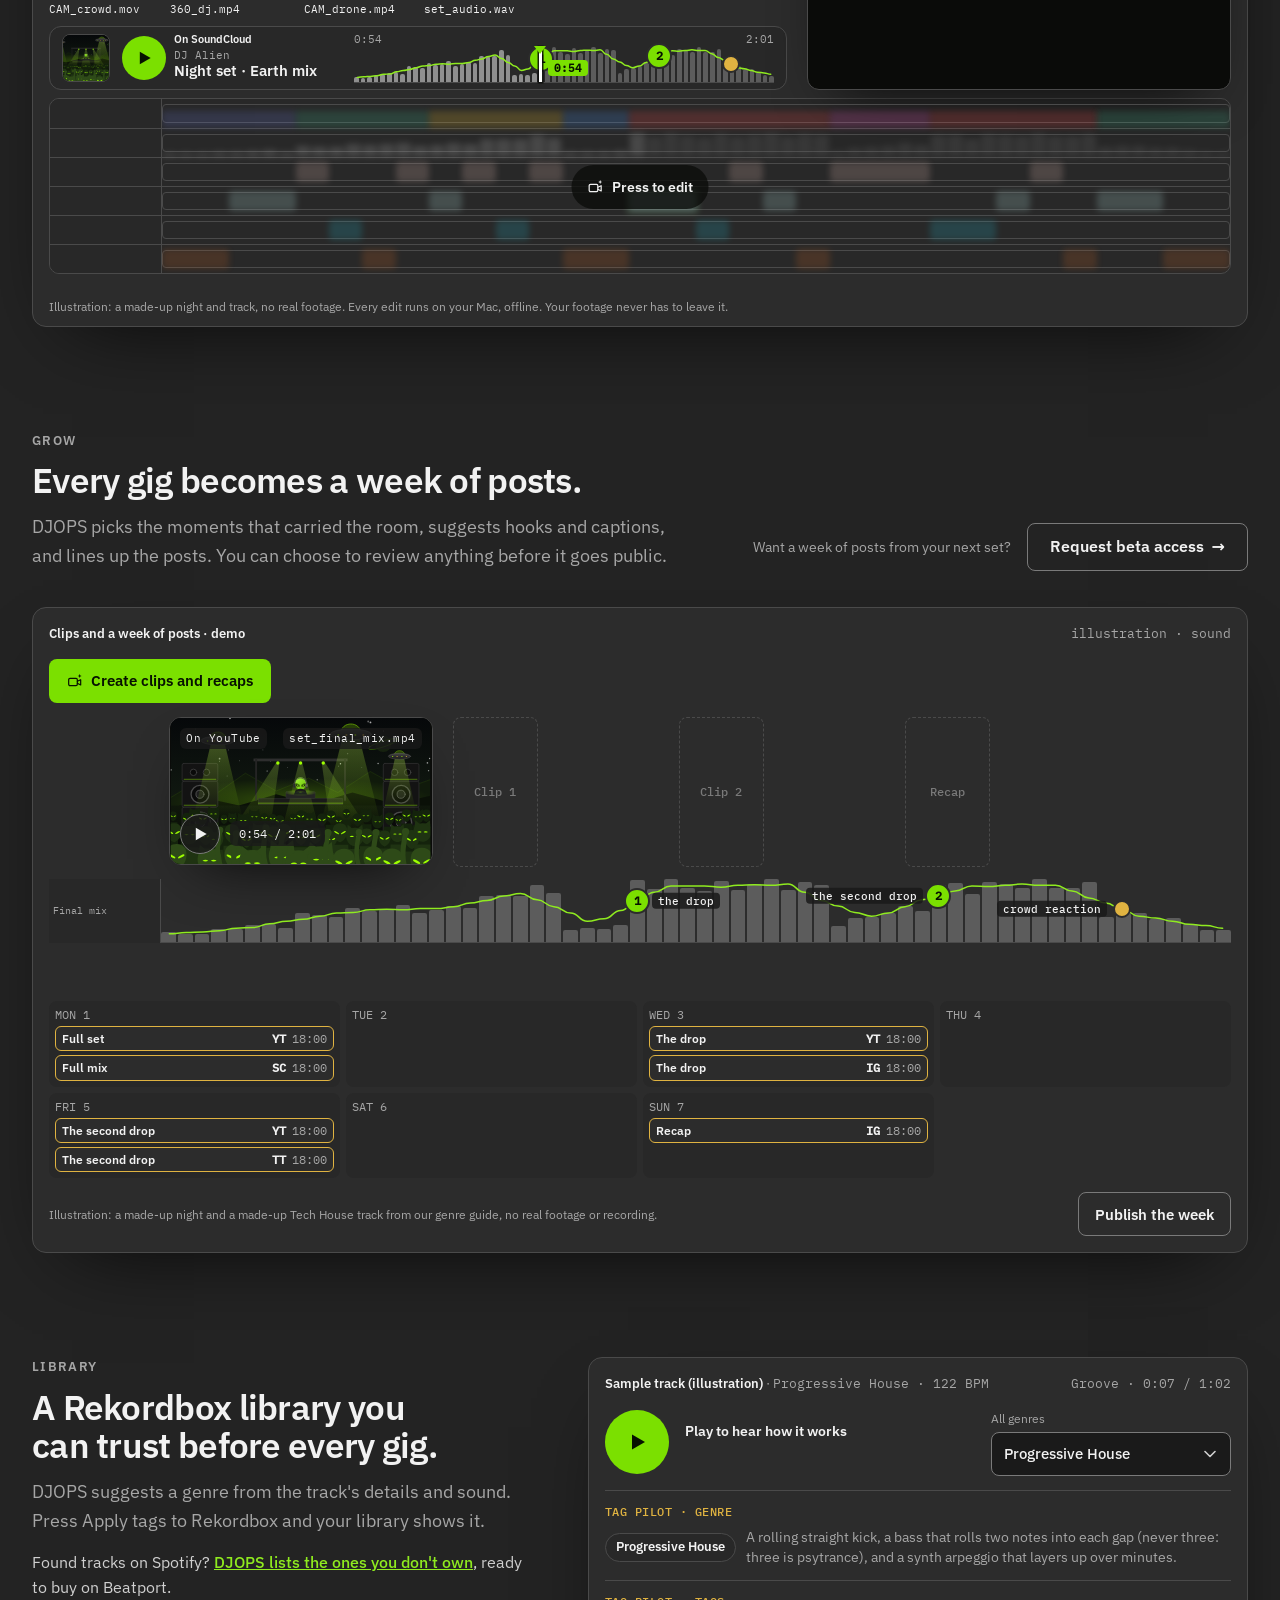
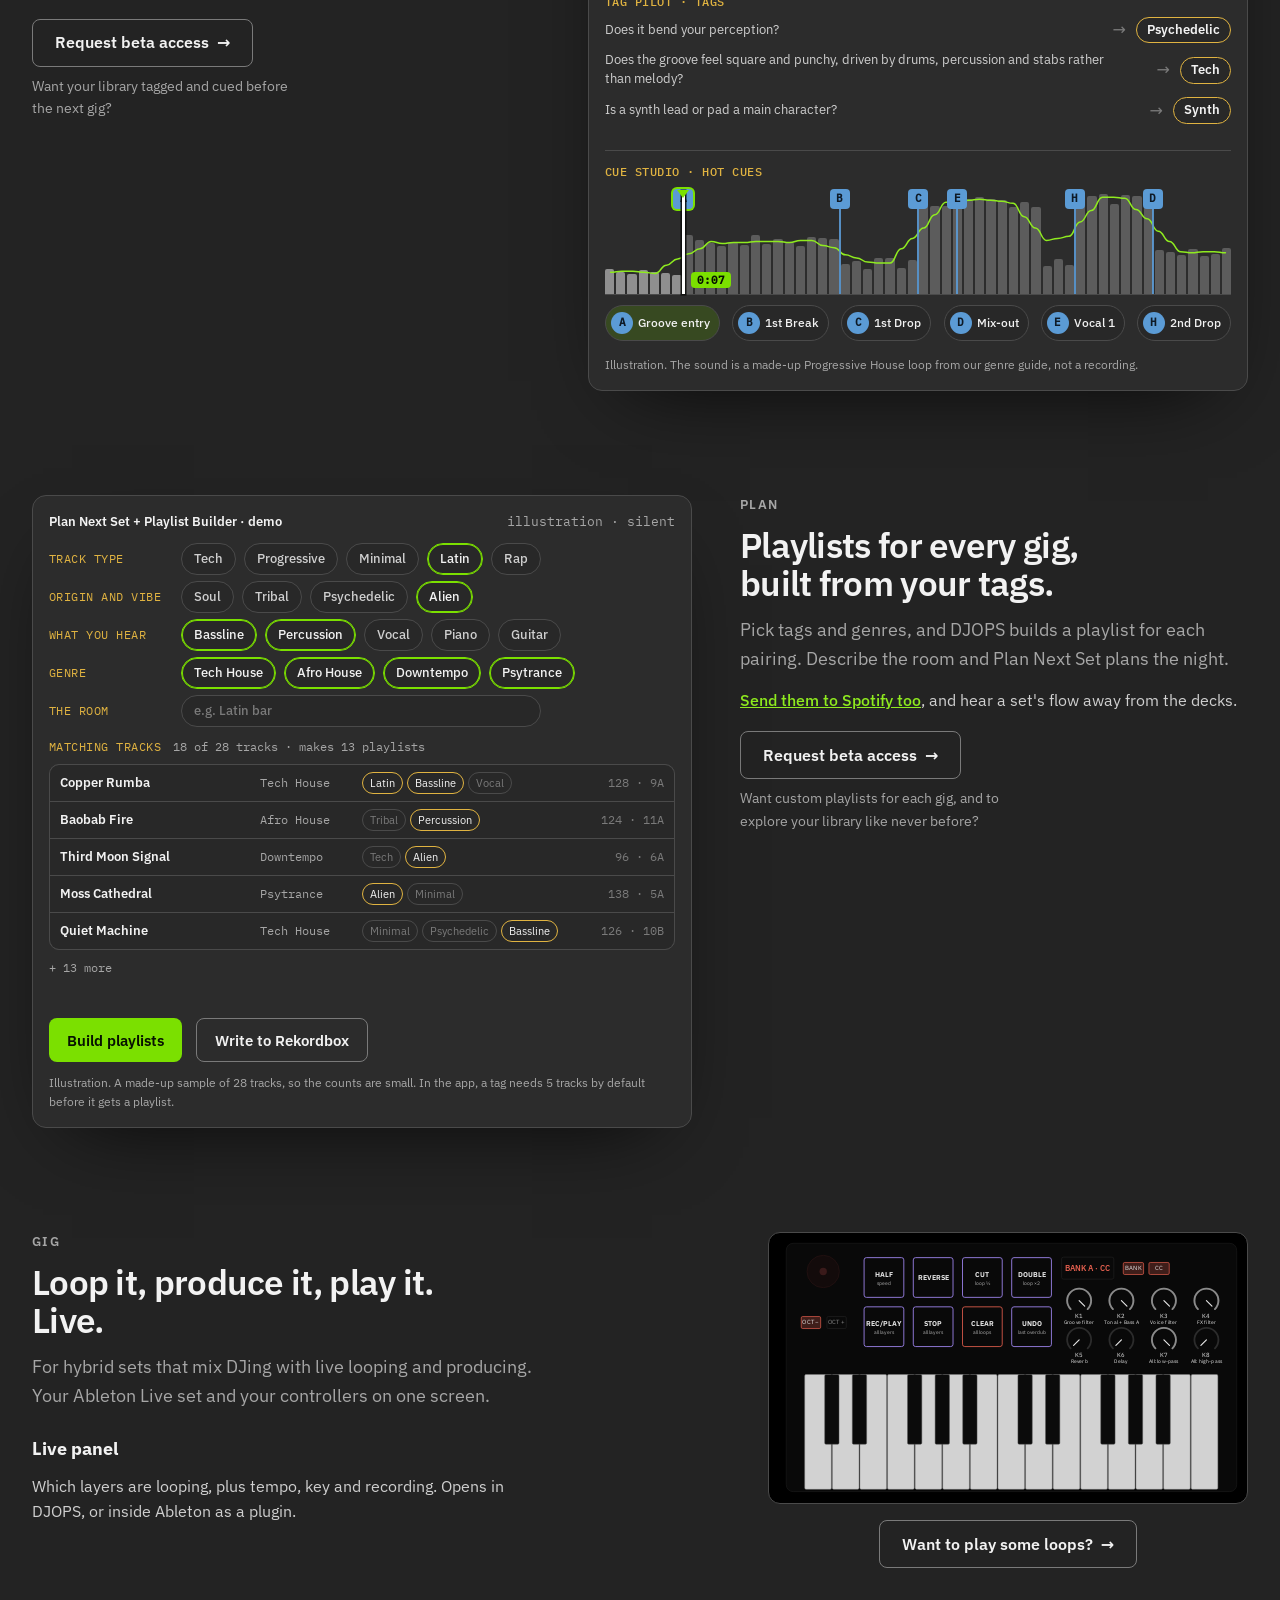
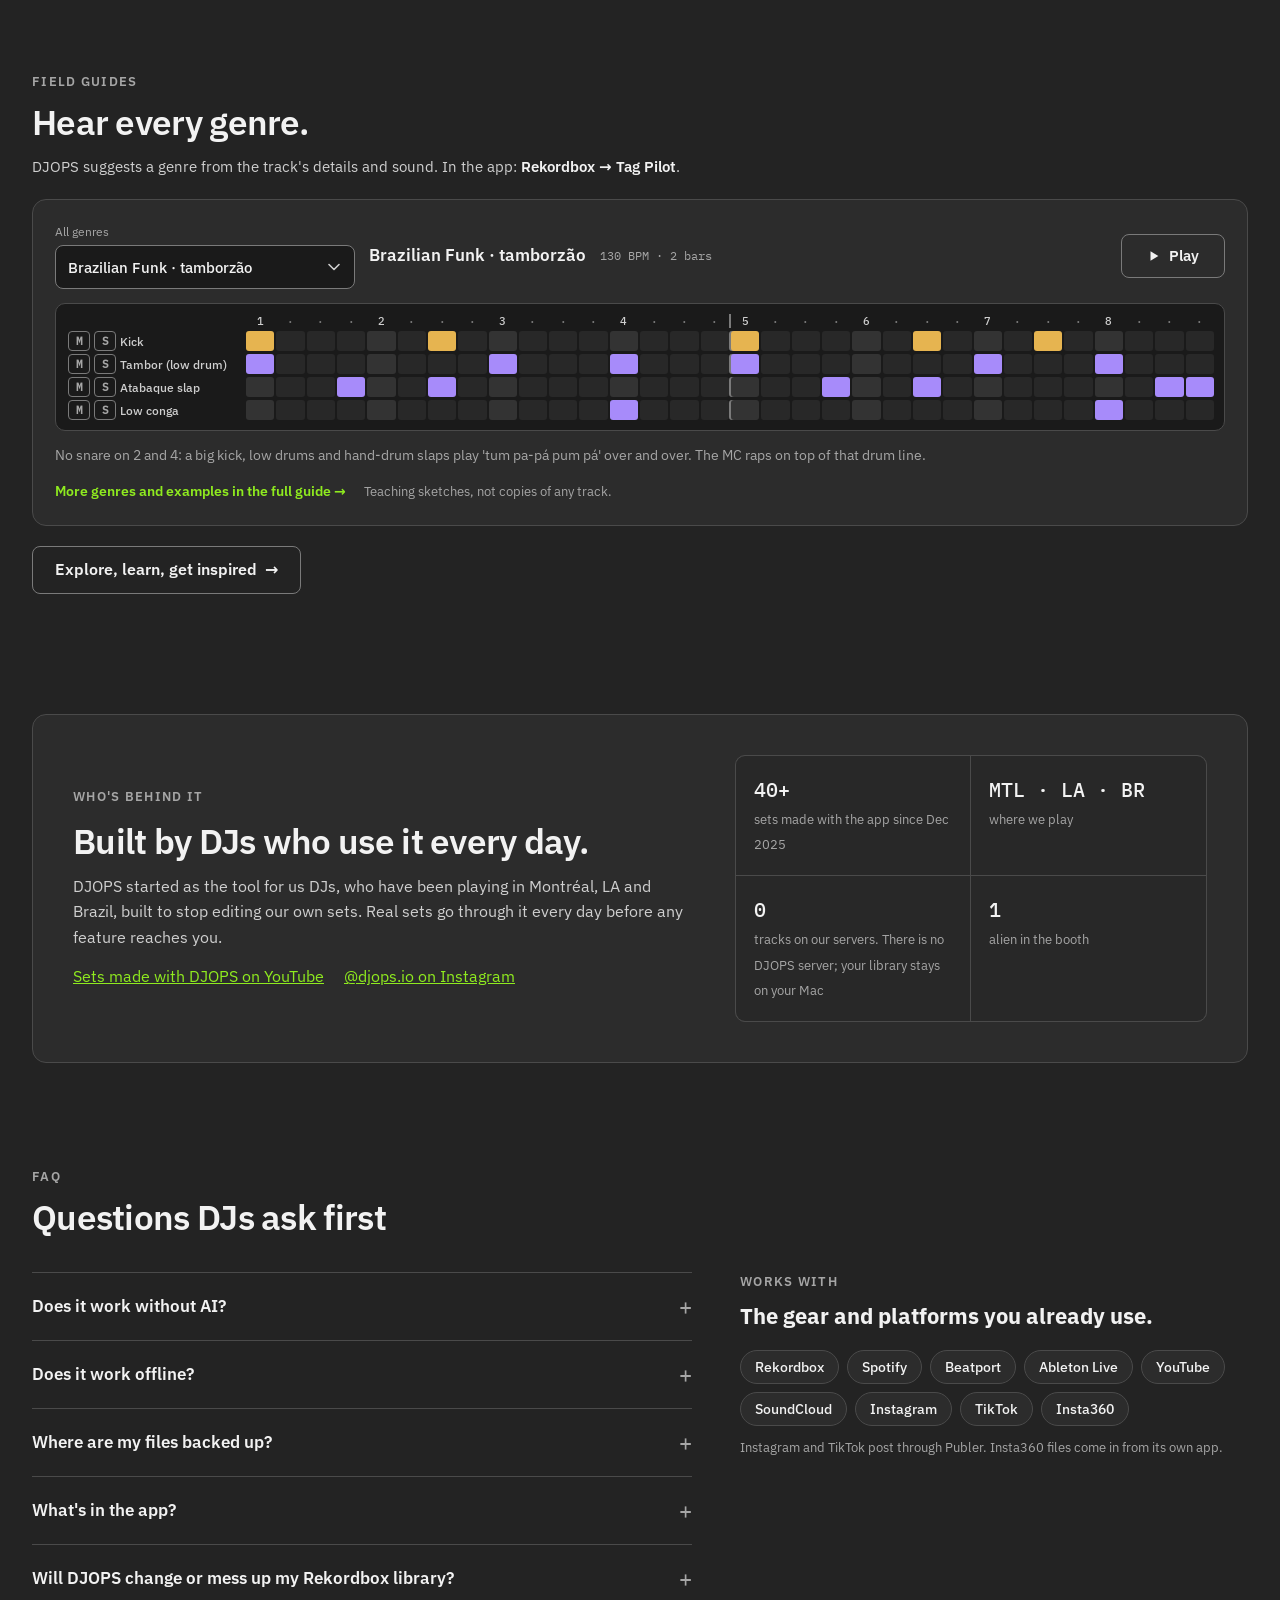
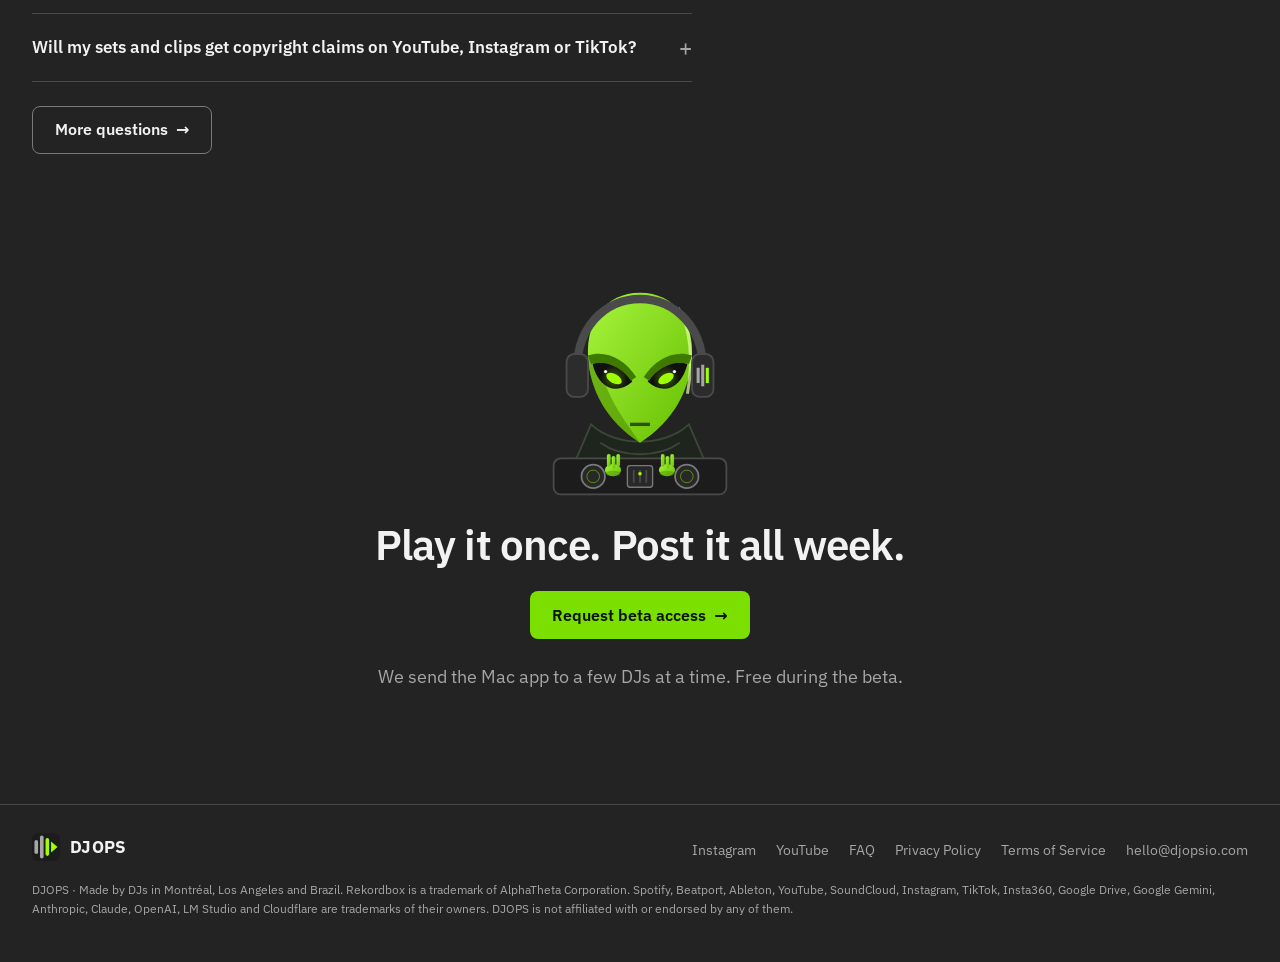
==== commit 6b8329eb: "The new landing page: Library, Plan, Produce, Grow and Gig demos with sound; Guides and FAQ pages; t" ====
--- a/index.html
+++ b/index.html
@@ -2,15 +2,16 @@
 <html lang="en">
 <head>
 <meta charset="utf-8">
-<meta name="viewport" content="width=device-width,initial-scale=1">
-<title>DJOPS: Rekordbox library, set planning, DJ set videos and clips for Mac</title>
-<meta name="description" content="DJOPS keeps your Rekordbox library in shape, plans your next set, and turns every gig into a finished video plus a week of clips for Instagram, TikTok, YouTube and SoundCloud. Mac app for DJs, in private beta.">
+<meta name="viewport" content="width=device-width,initial-scale=1,viewport-fit=cover">
+<!-- The landing page, Player version (picked 17 Nov 2026). index.html and index-player.html are the same file, written by one generator. -->
+<title>DJOPS: DJ set videos, clips and Rekordbox library tools for Mac</title>
+<meta name="description" content="Play it once, post it all week. DJOPS turns last night's recording into a full video, clips with hooks and captions, and a week of scheduled posts. A Mac app for DJs, free in the private beta.">
 <link rel="canonical" href="https://djopsio.com/">
 <meta property="og:type" content="website">
 <meta property="og:site_name" content="DJOPS">
 <meta property="og:url" content="https://djopsio.com/">
 <meta property="og:title" content="You bring the music. DJOPS handles everything else.">
-<meta property="og:description" content="Rekordbox library tools, set planning, and a finished video plus a week of clips from every gig. Mac app for DJs, in private beta.">
+<meta property="og:description" content="Play it once, post it all week. A full video, clips and a week of posts from every gig. Mac app for DJs, in private beta.">
 <meta property="og:image" content="https://djopsio.com/og.png">
 <meta property="og:image:width" content="1200">
 <meta property="og:image:height" content="630">
@@ -22,7 +23,8 @@
 <link rel="apple-touch-icon" href="assets/apple-touch-icon-180.png">
 <link rel="preload" href="assets/fonts/anton-latin-400-normal.woff2" as="font" type="font/woff2" crossorigin>
 <link rel="preload" href="assets/fonts/ibm-plex-sans-latin-400-normal.woff2" as="font" type="font/woff2" crossorigin>
-<link rel="stylesheet" href="style.css?v=gig1">
+<link rel="stylesheet" href="style.css?v=v3l">
+<link rel="stylesheet" href="assets/landing.css?v=v3l">
 <script type="application/ld+json">{"@context":"https://schema.org","@type":"SoftwareApplication","name":"DJOPS","operatingSystem":"macOS","applicationCategory":"MultimediaApplication","url":"https://djopsio.com/","description":"Mac app for DJs: turns a recorded DJ set into a finished video, clips and a posting schedule, with Rekordbox library tools."}</script>
 </head>
 <body>
@@ -32,216 +34,313 @@
     <nav aria-label="Main">
       <a class="lnk" href="#library">Library</a>
       <a class="lnk" href="#plan">Plan</a>
-      <a class="lnk" href="#produce">Produce</a>
-      <a class="lnk" href="#grow">Grow</a>
-      <a class="lnk" href="#faq">FAQ</a>
-      <a class="btn btn-primary" href="https://tally.so/r/rj7RAX">Join the beta</a>
+      <a class="lnk" href="#receipt">Produce</a>
+      <a class="lnk" href="#week">Grow</a>
+      <a class="lnk" href="guides.html">Guides</a>
+      <a class="lnk" href="faq.html">FAQ</a>
+      <a class="btn btn-primary" href="https://tally.so/r/rj7RAX">Request beta access</a>
     </nav>
   </div>
 </header>
+<svg class="ref-defs" width="0" height="0" aria-hidden="true" style="position:absolute;width:0;height:0;overflow:hidden"><defs><linearGradient id="ref-skin" x1="0" y1="0" x2="1" y2="1"><stop offset="0" stop-color="#A6F53D"/><stop offset="1" stop-color="#66BE00"/></linearGradient><radialGradient id="ref-glow"><stop offset="0" stop-color="#9EFF00" stop-opacity=".6"/><stop offset="1" stop-color="#9EFF00" stop-opacity="0"/></radialGradient><linearGradient id="ref-beam" x1="0" y1="0" x2="0" y2="1"><stop offset="0" stop-color="#C8FF5A" stop-opacity="0.7"/><stop offset="1" stop-color="#9EFF00" stop-opacity="0"/></linearGradient><linearGradient id="ref-sky" x1="0" y1="0" x2="0" y2="1"><stop offset="0" stop-color="#06080A"/><stop offset="0.55" stop-color="#101810"/><stop offset="1" stop-color="#27391A"/></linearGradient><linearGradient id="ref-metal" x1="0" y1="0" x2="0" y2="1"><stop offset="0" stop-color="#454545"/><stop offset="1" stop-color="#181818"/></linearGradient><linearGradient id="ref-desk" x1="0" y1="0" x2="0" y2="1"><stop offset="0" stop-color="#2C2C2C"/><stop offset="1" stop-color="#0E0E0E"/></linearGradient><linearGradient id="ref-ground" x1="0" y1="0" x2="0" y2="1"><stop offset="0" stop-color="#0F170B"/><stop offset="1" stop-color="#040504"/></linearGradient><linearGradient id="ref-side" x1="0" y1="0" x2="1" y2="0"><stop offset="0" stop-color="#9EFF00" stop-opacity="0.16"/><stop offset="0.6" stop-color="#9EFF00" stop-opacity="0"/></linearGradient><path id="ref-bd" d="M-17 30C-19 70-22 190-22 190H22C22 190 19 70 17 30Z"/><g id="ref-ah"><path d="M0-14C11-14 16-6 15 5C14 15 7 23 0 25C-7 23-14 15-15 5C-16-6-11-14 0-14Z"/><ellipse cx="-7" cy="5" rx="5.6" ry="1.7" fill="#9EFF00" transform="rotate(28 -7 5)"/><ellipse cx="7" cy="5" rx="5.6" ry="1.7" fill="#9EFF00" transform="rotate(-28 7 5)"/></g><g id="ref-ch"><path d="M-18 6C-20-6-14-14 0-14C14-14 20-6 18 6C16 18 8 24 0 24C-8 24-16 18-18 6Z"/><path d="M-17-3L-15-20L-5-12ZM17-3L15-20L5-12Z"/><path d="M-11 4Q-6 1.5-2 4Q-6 6.5-11 4ZM11 4Q6 1.5 2 4Q6 6.5 11 4Z" fill="#9EFF00"/></g><g id="ref-al"><use href="#ref-bd"/><use href="#ref-ah"/></g><g id="ref-ct"><use href="#ref-bd"/><use href="#ref-ch"/></g><g id="ref-arm"><path d="M-15 30C-30 8-26-14-22-34" fill="none" stroke="currentColor" stroke-width="7"/><circle cx="-22" cy="-36" r="5" fill="currentColor"/></g><g id="ref-spk"><rect x="0" y="0" width="44" height="22" fill="#131313" rx="2" stroke="#303030" stroke-width="1"/><rect x="2" y="19" width="40" height="1" fill="#9EFF00" opacity=".5"/><circle cx="14" cy="11" r="4" fill="#0A0A0A" stroke="#444"/><circle cx="30" cy="11" r="4" fill="#0A0A0A" stroke="#444"/><rect x="0" y="22" width="44" height="32" fill="#131313" rx="2" stroke="#303030" stroke-width="1"/><rect x="2" y="51" width="40" height="1" fill="#9EFF00" opacity=".5"/><g class="sc-pump"><circle cx="22" cy="38" r="11" fill="#0A0A0A" stroke="#4A4A4A" stroke-width="1.6"/><circle cx="22" cy="38" r="5" fill="#1E1E1E" stroke="#5C5C5C"/></g><rect x="0" y="54" width="44" height="38" fill="#131313" rx="2" stroke="#303030" stroke-width="1"/><rect x="2" y="89" width="40" height="1" fill="#9EFF00" opacity=".5"/><g class="sc-pump"><circle cx="22" cy="73" r="13" fill="#0A0A0A" stroke="#4A4A4A" stroke-width="1.6"/><circle cx="22" cy="73" r="5.9" fill="#1E1E1E" stroke="#5C5C5C"/></g></g><g id="ref-sau"><path d="M-11 0C-11-13 11-13 11 0Z" fill="#9EFF00" fill-opacity=".3" stroke="#9EFF00" stroke-width="0.8" opacity=".7"/><ellipse cx="0" cy="2" rx="23" ry="6" fill="url(#ref-metal)" stroke="#6A6A6A" stroke-width="0.7"/><circle cx="-14" cy="2.6" r="1.1" fill="#9EFF00" class="sc-lt" style="--i:0"/><circle cx="-5" cy="2.6" r="1.1" fill="#E0B341" class="sc-lt" style="--i:1"/><circle cx="5" cy="2.6" r="1.1" fill="#9EFF00" class="sc-lt" style="--i:2"/><circle cx="14" cy="2.6" r="1.1" fill="#E0B341" class="sc-lt" style="--i:3"/></g><g id="ref-th"><ellipse rx="9" ry="11.5"/><path d="M-9.4-2C-9.4-14 9.4-14 9.4-2" fill="none" stroke="#4A4A4A" stroke-width="2.2"/><ellipse cx="-9.4" cy="0" rx="2.2" ry="4" fill="#2C2C2C"/><ellipse cx="9.4" cy="0" rx="2.2" ry="4" fill="#2C2C2C"/><path d="M-5-7Q0-10 5-7" fill="none" stroke="#E4FFA6" stroke-width="1" opacity=".5"/></g><g id="ref-tc"><ellipse rx="9.5" ry="10"/><polygon points="-9.5,-3 -7,-15 -1,-9" fill="inherit"/><polygon points="9.5,-3 7,-15 1,-9" fill="inherit"/></g><g id="ref-ta"><path d="M0-6V-15" fill="none" stroke="currentColor" stroke-width="3.4"/><circle cx="0" cy="-17" r="3.6" fill="url(#ref-skin)"/></g><symbol id="sc-wide" viewBox="0 0 320 180" stroke-linecap="round"><rect width="320" height="180" fill="url(#ref-sky)"/><circle cx="0.1" cy="64" r="1" fill="#F2F2F2" class="sc-tw" style="--i:0" opacity="0.7"/><circle cx="60.2" cy="50.2" r="1.1" fill="#F2F2F2" opacity="0.5"/><circle cx="84.9" cy="52.8" r="0.4" fill="#F2F2F2" opacity="0.8"/><circle cx="144.1" cy="61" r="0.5" fill="#F2F2F2" opacity="0.4"/><circle cx="30.1" cy="13.6" r="0.4" fill="#F2F2F2" opacity="0.6"/><circle cx="245.5" cy="35.5" r="0.7" fill="#F2F2F2" class="sc-tw" style="--i:5" opacity="0.6"/><circle cx="246.2" cy="5.5" r="1.1" fill="#F2F2F2" opacity="0.7"/><circle cx="235.5" cy="60.9" r="0.5" fill="#F2F2F2" opacity="0.4"/><circle cx="163.7" cy="83.7" r="0.7" fill="#F2F2F2" opacity="0.8"/><circle cx="91.3" cy="74.3" r="1" fill="#F2F2F2" opacity="0.7"/><circle cx="60.1" cy="53.2" r="0.5" fill="#F2F2F2" class="sc-tw" style="--i:3" opacity="0.8"/><circle cx="218.2" cy="44.2" r="0.6" fill="#F2F2F2" opacity="0.6"/><circle cx="232.6" cy="13.8" r="0.5" fill="#F2F2F2" opacity="0.4"/><circle cx="317.8" cy="64.9" r="0.8" fill="#F2F2F2" opacity="0.6"/><circle cx="69.4" cy="71.5" r="0.5" fill="#F2F2F2" opacity="0.5"/><circle cx="319.3" cy="50" r="1" fill="#F2F2F2" class="sc-tw" style="--i:1" opacity="0.7"/><circle cx="230.2" cy="31.4" r="0.8" fill="#F2F2F2" opacity="0.8"/><circle cx="289" cy="46.1" r="0.8" fill="#F2F2F2" opacity="0.4"/><circle cx="262" cy="16" r="0.5" fill="#F2F2F2" opacity="0.7"/><circle cx="243.4" cy="4.3" r="1.1" fill="#F2F2F2" opacity="0.4"/><circle cx="122.9" cy="53.1" r="0.6" fill="#F2F2F2" class="sc-tw" style="--i:6" opacity="0.6"/><circle cx="74.6" cy="18.5" r="0.7" fill="#F2F2F2" opacity="0.5"/><circle cx="316.4" cy="55.4" r="1" fill="#F2F2F2" opacity="0.6"/><circle cx="118.8" cy="65.4" r="0.7" fill="#F2F2F2" opacity="0.7"/><circle cx="209.2" cy="56.4" r="0.9" fill="#F2F2F2" opacity="0.7"/><circle cx="90.7" cy="69.4" r="0.4" fill="#F2F2F2" class="sc-tw" style="--i:4" opacity="0.7"/><circle cx="73" cy="0.4" r="1" fill="#F2F2F2" opacity="0.7"/><circle cx="71.5" cy="39.3" r="0.4" fill="#F2F2F2" opacity="0.7"/><circle cx="206.8" cy="59.3" r="0.5" fill="#F2F2F2" opacity="0.7"/><circle cx="113.6" cy="39.3" r="0.4" fill="#F2F2F2" opacity="0.7"/><circle cx="291.5" cy="64.4" r="0.4" fill="#F2F2F2" class="sc-tw" style="--i:2" opacity="0.7"/><circle cx="180.6" cy="76.1" r="0.9" fill="#F2F2F2" opacity="0.4"/><circle cx="255.6" cy="56.1" r="0.8" fill="#F2F2F2" opacity="0.7"/><circle cx="50.3" cy="25.9" r="0.5" fill="#F2F2F2" opacity="0.4"/><circle cx="262" cy="32" r="10" fill="#16210F"/><ellipse cx="262" cy="32" rx="19" ry="3.6" fill="none" stroke="#66BE00" stroke-width="0.8" opacity=".6" transform="rotate(-18 262 32)"/><path d="M0 98L30 80L58 92L92 68L130 90L170 74L206 92L246 66L286 88L320 76V126H0Z" fill="#101A0B"/><path d="M0 98L30 80L58 92L92 68L130 90L170 74L206 92L246 66L286 88L320 76" fill="none" stroke="#9EFF00" stroke-width="0.5" opacity=".2"/><ellipse cx="160" cy="104" rx="170" ry="30" fill="url(#ref-glow)" opacity=".42"/><path d="M0 112L40 98L84 108L130 94L176 106L224 92L276 106L320 96V140H0Z" fill="#0A1007"/><rect x="0" y="108" width="320" height="72" fill="url(#ref-ground)"/><rect x="108" y="99" width="104" height="8" fill="#191919" stroke="#2E2E2E" stroke-width="0.6"/><path d="M108 105H212" fill="none" stroke="#9EFF00" stroke-width="0.8" opacity=".7"/><rect x="102" y="50" width="116" height="3.4" fill="#2E2E2E"/><rect x="104" y="50" width="2.4" height="52" fill="#242424"/><rect x="213.6" y="50" width="2.4" height="52" fill="#242424"/><g class="sc-sway" style="--i:0"><polygon points="130,55 134,55 120.6,150 68.6,150" fill="url(#ref-beam)" opacity=".34"/></g><circle cx="132" cy="55.4" r="2.1" fill="#9EFF00"/><g class="sc-sway" style="--i:1"><polygon points="158,55 162,55 186,150 134,150" fill="url(#ref-beam)" opacity=".34"/></g><circle cx="160" cy="55.4" r="2.1" fill="#9EFF00"/><g class="sc-sway" style="--i:2"><polygon points="186,55 190,55 251.4,150 199.4,150" fill="url(#ref-beam)" opacity=".34"/></g><circle cx="188" cy="55.4" r="2.1" fill="#9EFF00"/><rect x="142" y="91" width="36" height="8" fill="#242424" rx="1" stroke="#3A3A3A" stroke-width="0.5"/><ellipse cx="160" cy="92" rx="20" ry="4" fill="url(#ref-glow)"/><g class="sc-bob"><g transform="translate(160 73) scale(0.19)"><path d="M-32 86C-16 101 16 101 32 86L44 114H-44Z" fill="#1D251D" stroke="#3C463A" stroke-width="1.2"/><path d="M-26 98C-12 108 12 108 26 98" fill="none" stroke="#3C463A" stroke-width="1.2"/><path d="M0 0C23 0 35 19 34 41C33 63 22 84 0 98C-22 84-33 63-34 41C-35 19-23 0 0 0Z" fill="url(#ref-skin)"/><path d="M-34 41C-33 63-22 84 0 98C-11 82-24 66-26 44Z" fill="#4C8A00" opacity=".55"/><path d="M25 10C33 22 35 44 31 66" fill="none" stroke="#E4FFA6" stroke-width="2" opacity=".7"/><g><g class="eye"><path d="M-31 46.5C-22 43.5-11 48-5 58C-15 67-27 63-31 46.5Z" fill="#101010"/><circle cx="-17" cy="56" r="9" fill="url(#ref-glow)" opacity=".55"/><ellipse cx="-17" cy="56" rx="5.6" ry="3" fill="#9EFF00" transform="rotate(30 -17 56)"/><circle cx="-22.5" cy="51.5" r="1.1" fill="#F2F2F2"/><path d="M-34 41C-23 37-10 43-2.5 55L-6 57.5C-11 49-23 43.5-32 46.5Z" fill="#3F7A00"/></g></g><g transform="scale(-1 1)"><g class="eye"><path d="M-31 46.5C-22 43.5-11 48-5 58C-15 67-27 63-31 46.5Z" fill="#101010"/><circle cx="-17" cy="56" r="9" fill="url(#ref-glow)" opacity=".55"/><ellipse cx="-17" cy="56" rx="5.6" ry="3" fill="#9EFF00" transform="rotate(30 -17 56)"/><circle cx="-22.5" cy="51.5" r="1.1" fill="#F2F2F2"/><path d="M-34 41C-23 37-10 43-2.5 55L-6 57.5C-11 49-23 43.5-32 46.5Z" fill="#3F7A00"/></g></g><path d="M-6.5 86H6.5" fill="none" stroke="#2E5200" stroke-width="2.2"/><path d="M-41 58C-47-14 47-14 41 58" fill="none" stroke="#4A4A4A" stroke-width="5.5"/><rect x="-48" y="40" width="14" height="28" rx="5" fill="#2C2C2C" stroke="#4A4A4A" stroke-width="1.2"/><rect x="34" y="40" width="14" height="28" rx="5" fill="#2C2C2C" stroke="#4A4A4A" stroke-width="1.2"/><path d="M38 49v10M41 47v14" fill="none" stroke="#A6A6A6" stroke-width="2"/><path d="M44 49v10" fill="none" stroke="#9EFF00" stroke-width="2"/></g><path d="M153 91C154 86 166 86 167 91Z" fill="#1B1B1B"/></g><use href="#ref-spk" transform="translate(14 56)"/><use href="#ref-spk" transform="translate(262 56)"/><g class="sc-hov" style="--i:0"><polygon points="49.9,29.6 66.1,29.6 88.6,124 27.4,124" fill="url(#ref-beam)" opacity=".42"/><use href="#ref-sau" transform="translate(58 26) scale(0.9)"/></g><g class="sc-hov" style="--i:1"><polygon points="212.1,22.4 231.9,22.4 259.4,132 184.6,132" fill="url(#ref-beam)" opacity=".42"/><use href="#ref-sau" transform="translate(222 18) scale(1.1)"/></g><g class="sc-hov" style="--i:2"><polygon points="276.6,48.4 287.4,48.4 302.4,116 261.6,116" fill="url(#ref-beam)" opacity=".42"/><use href="#ref-sau" transform="translate(282 46) scale(0.6)"/></g><g class="sc-row" style="--i:2;--h:-1.6px" fill="#14230C"><use href="#ref-al" transform="translate(3 119.6) scale(0.3)"/><use href="#ref-al" transform="translate(19.9 122.3) scale(0.4)"/><use href="#ref-ct" transform="translate(29.5 118.3) scale(0.4)"/><use href="#ref-al" transform="translate(39.4 122) scale(0.4)"/><use href="#ref-ct" transform="translate(52.6 116.7) scale(0.4)"/><use href="#ref-al" transform="translate(65.7 123.4) scale(0.3)"/><use href="#ref-ct" transform="translate(75.9 122.4) scale(0.3)"/><use href="#ref-ct" transform="translate(89.3 124.7) scale(0.4)"/><use href="#ref-ct" transform="translate(103 120.2) scale(0.4)"/><use href="#ref-al" transform="translate(115.3 121.6) scale(0.3)"/><use href="#ref-al" transform="translate(125.7 122.5) scale(0.3)"/><use href="#ref-al" transform="translate(134.3 125.4) scale(0.4)"/><use href="#ref-al" transform="translate(151.1 122.4) scale(0.3)"/><use href="#ref-al" transform="translate(160.7 119.2) scale(0.4)"/><use href="#ref-ct" transform="translate(171 123) scale(0.4)"/><use href="#ref-al" transform="translate(186.4 123.4) scale(0.4)"/><use href="#ref-al" transform="translate(197.6 119.5) scale(0.4)"/><use href="#ref-al" transform="translate(207 125.5) scale(0.3)"/><use href="#ref-al" transform="translate(216.6 116.4) scale(0.3)"/><use href="#ref-al" transform="translate(230.2 123.4) scale(0.4)"/><use href="#ref-ct" transform="translate(240.6 119) scale(0.4)"/><use href="#ref-ct" transform="translate(255.1 126.4) scale(0.4)"/><use href="#ref-al" transform="translate(269.6 122.2) scale(0.4)"/><use href="#ref-al" transform="translate(280.7 124.2) scale(0.3)"/><use href="#ref-al" transform="translate(290.6 118.1) scale(0.4)"/><use href="#ref-ct" transform="translate(304.7 120.2) scale(0.4)"/><use href="#ref-al" transform="translate(315.2 118.3) scale(0.4)"/></g><g class="sc-row" style="--i:1;--h:-2.6px" fill="#1F3312"><use href="#ref-al" transform="translate(4.2 138.2) scale(0.6)"/><use href="#ref-ct" transform="translate(23.2 141.3) scale(0.6)"/><use href="#ref-al" transform="translate(43.1 142) scale(0.6)"/><use href="#ref-ct" transform="translate(55.7 147.4) scale(0.5)"/><use href="#ref-al" transform="translate(75.3 139.4) scale(0.6)"/><use href="#ref-al" transform="translate(93.5 147.4) scale(0.5)"/><use href="#ref-ct" transform="translate(109.2 139) scale(0.5)"/><use href="#ref-al" transform="translate(126.9 142) scale(0.6)"/><use href="#ref-al" transform="translate(139.3 138.7) scale(0.6)"/><use href="#ref-al" transform="translate(160.4 144.2) scale(0.5)"/><use href="#ref-al" transform="translate(178.4 142.8) scale(0.5)"/><use href="#ref-al" transform="translate(197.8 146.4) scale(0.5)"/><use href="#ref-al" transform="translate(208.6 138.3) scale(0.6)"/><use href="#ref-ct" transform="translate(227.1 143.6) scale(0.6)"/><use href="#ref-al" transform="translate(241.6 143.2) scale(0.5)"/><use href="#ref-al" transform="translate(263.6 145.8) scale(0.5)"/><use href="#ref-ct" transform="translate(279.5 140.9) scale(0.5)"/><use href="#ref-al" transform="translate(297.3 146.6) scale(0.6)"/><use href="#ref-ct" transform="translate(310.5 138.1) scale(0.6)"/></g><g class="sc-row" style="--i:0;--h:-4px" fill="#2E4A18"><g transform="translate(7.3 166.6) scale(0.8)"><g class="sc-arm"><use href="#ref-arm" color="#2E4A18"/></g><use href="#ref-al"/></g><use href="#ref-ct" transform="translate(47.8 172.7) scale(0.8)"/><g transform="translate(78.4 166.8) scale(0.8)"><g class="sc-arm"><use href="#ref-arm" color="#2E4A18"/></g><use href="#ref-al"/></g><g transform="translate(100.7 175.4) scale(0.9)"><g class="sc-arm"><use href="#ref-arm" color="#2E4A18"/></g><use href="#ref-ct"/></g><g transform="translate(137.3 168.3) scale(0.9)"><g class="sc-arm"><use href="#ref-arm" color="#2E4A18"/></g><use href="#ref-ct"/></g><g transform="translate(157.6 175.8) scale(0.9)"><g class="sc-arm"><use href="#ref-arm" color="#2E4A18"/></g><use href="#ref-ct"/></g><use href="#ref-ct" transform="translate(185 171) scale(0.9)"/><g transform="translate(213.5 173.9) scale(0.9)"><g class="sc-arm"><use href="#ref-arm" color="#2E4A18"/></g><use href="#ref-al"/></g><g transform="translate(249.6 169.7) scale(0.8)"><g class="sc-arm"><use href="#ref-arm" color="#2E4A18"/></g><use href="#ref-al"/></g><g transform="translate(272.8 173.6) scale(0.9)"><g class="sc-arm"><use href="#ref-arm" color="#2E4A18"/></g><use href="#ref-al"/></g><g transform="translate(309.3 172.5) scale(0.9)"><g class="sc-arm"><use href="#ref-arm" color="#2E4A18"/></g><use href="#ref-al"/></g></g><rect class="sc-wash" width="320" height="180" fill="#9EFF00"/></symbol><symbol id="sc-drone" viewBox="0 0 320 180" stroke-linecap="round"><rect width="320" height="180" fill="url(#ref-sky)"/><circle cx="0" cy="30.3" r="0.9" fill="#F2F2F2" class="sc-tw" style="--i:0" opacity="0.5"/><circle cx="212.4" cy="4.4" r="0.6" fill="#F2F2F2" opacity="0.5"/><circle cx="126.9" cy="31" r="1" fill="#F2F2F2" opacity="0.6"/><circle cx="49.5" cy="8" r="0.6" fill="#F2F2F2" opacity="0.7"/><circle cx="113.8" cy="1.8" r="1" fill="#F2F2F2" opacity="0.5"/><circle cx="28" cy="20" r="1.1" fill="#F2F2F2" class="sc-tw" style="--i:5" opacity="0.7"/><circle cx="73.9" cy="29.2" r="0.7" fill="#F2F2F2" opacity="0.5"/><circle cx="25.6" cy="23.3" r="0.8" fill="#F2F2F2" opacity="0.8"/><circle cx="99.9" cy="10.9" r="0.9" fill="#F2F2F2" opacity="0.7"/><circle cx="52.2" cy="36" r="1.1" fill="#F2F2F2" opacity="0.8"/><circle cx="75.3" cy="42" r="0.8" fill="#F2F2F2" class="sc-tw" style="--i:3" opacity="0.7"/><circle cx="82.4" cy="16.7" r="0.5" fill="#F2F2F2" opacity="0.6"/><circle cx="116.3" cy="8.4" r="1" fill="#F2F2F2" opacity="0.5"/><circle cx="60.4" cy="17.2" r="1" fill="#F2F2F2" opacity="0.8"/><circle cx="138.4" cy="22.5" r="0.8" fill="#F2F2F2" opacity="0.5"/><circle cx="167.4" cy="24" r="0.8" fill="#F2F2F2" class="sc-tw" style="--i:1" opacity="0.6"/><circle cx="298.6" cy="21.6" r="0.6" fill="#F2F2F2" opacity="0.6"/><circle cx="236.4" cy="17" r="0.8" fill="#F2F2F2" opacity="0.8"/><circle cx="123.3" cy="26.2" r="0.9" fill="#F2F2F2" opacity="0.5"/><circle cx="225.6" cy="11.5" r="1" fill="#F2F2F2" opacity="0.8"/><circle cx="44.5" cy="28.8" r="0.5" fill="#F2F2F2" class="sc-tw" style="--i:6" opacity="0.6"/><circle cx="109.2" cy="6.8" r="0.9" fill="#F2F2F2" opacity="0.7"/><circle cx="319.1" cy="20.4" r="0.5" fill="#F2F2F2" opacity="0.6"/><circle cx="241.6" cy="26.1" r="1.1" fill="#F2F2F2" opacity="0.5"/><ellipse cx="160" cy="52" rx="200" ry="24" fill="url(#ref-glow)" opacity=".5"/><path d="M-14 56L30 47L78 55L128 44L186 54L240 45L292 54L334 48V64H-14Z" fill="#0C1308"/><g class="sc-fly"><rect x="-14" y="52" width="348" height="140" fill="url(#ref-ground)"/><ellipse cx="160" cy="56" rx="70" ry="12" fill="url(#ref-glow)" opacity=".5"/><ellipse cx="160" cy="54" rx="13" ry="6" fill="#1D251D"/><ellipse cx="160" cy="51.5" rx="5" ry="6" fill="url(#ref-skin)"/><path d="M154.5 52C154 44 166 44 165.5 52" fill="none" stroke="#4A4A4A" stroke-width="1.6"/><rect x="116" y="56" width="88" height="13" fill="#1B1B1B" rx="2" stroke="#3A3A3A" stroke-width="0.8"/><path d="M118 69H202" fill="none" stroke="#9EFF00" stroke-width="1" opacity=".7"/><circle cx="134" cy="62" r="4.2" fill="#0F0F0F" stroke="#555" stroke-width="0.8"/><circle cx="186" cy="62" r="4.2" fill="#0F0F0F" stroke="#555" stroke-width="0.8"/><rect x="151" y="58" width="18" height="8" fill="#121212" rx="1.5"/><g class="sc-row" style="--i:0;--h:-1.6px" fill="#14230C"><use href="#ref-th" transform="translate(-9.9 81.7) scale(0.5)"/><use href="#ref-th" transform="translate(9.1 85.7) scale(0.5)"/><use href="#ref-tc" transform="translate(24.2 86.9) scale(0.5)"/><use href="#ref-th" transform="translate(38 86.9) scale(0.5)"/><use href="#ref-tc" transform="translate(53.2 83.6) scale(0.5)"/><use href="#ref-th" transform="translate(67.9 83.5) scale(0.5)"/><use href="#ref-tc" transform="translate(79.9 83) scale(0.5)"/><use href="#ref-th" transform="translate(92.1 87.4) scale(0.5)"/><use href="#ref-th" transform="translate(112.2 84.7) scale(0.5)"/><use href="#ref-th" transform="translate(125.6 86.3) scale(0.5)"/><use href="#ref-th" transform="translate(138.2 85.9) scale(0.5)"/><use href="#ref-th" transform="translate(156 89.2) scale(0.5)"/><use href="#ref-th" transform="translate(170.3 80.4) scale(0.5)"/><use href="#ref-th" transform="translate(180 86.5) scale(0.5)"/><use href="#ref-th" transform="translate(197.2 88) scale(0.5)"/><use href="#ref-tc" transform="translate(211.7 85.1) scale(0.5)"/><use href="#ref-th" transform="translate(223.4 83.1) scale(0.5)"/><use href="#ref-tc" transform="translate(237.2 87.1) scale(0.5)"/><use href="#ref-th" transform="translate(256 80.4) scale(0.5)"/><use href="#ref-th" transform="translate(268.5 89.5) scale(0.5)"/><use href="#ref-th" transform="translate(281.5 85.4) scale(0.5)"/><use href="#ref-tc" transform="translate(299.5 85.1) scale(0.5)"/><use href="#ref-th" transform="translate(310.5 80.6) scale(0.5)"/><use href="#ref-th" transform="translate(324.9 85.4) scale(0.5)"/></g><g class="sc-row" style="--i:1;--h:-1.6px" fill="#182A0E"><use href="#ref-th" transform="translate(-9.6 95.7) scale(0.6)"/><use href="#ref-tc" transform="translate(9.2 99.6) scale(0.7)"/><use href="#ref-tc" transform="translate(33.3 101.2) scale(0.7)"/><g transform="translate(47.5 102.1) scale(0.7)"><g class="sc-arm"><use href="#ref-ta" color="#182A0E"/></g><use href="#ref-tc"/></g><g transform="translate(61.7 100.2) scale(0.7)"><g class="sc-arm"><use href="#ref-ta" color="#182A0E"/></g><use href="#ref-th"/></g><use href="#ref-tc" transform="translate(82 103.7) scale(0.7)"/><g transform="translate(97.5 97.6) scale(0.7)"><g class="sc-arm"><use href="#ref-ta" color="#182A0E"/></g><use href="#ref-th"/></g><use href="#ref-th" transform="translate(115.7 106) scale(0.6)"/><g transform="translate(135.8 100.6) scale(0.7)"><g class="sc-arm"><use href="#ref-ta" color="#182A0E"/></g><use href="#ref-tc"/></g><g transform="translate(149 102.6) scale(0.6)"><g class="sc-arm"><use href="#ref-ta" color="#182A0E"/></g><use href="#ref-th"/></g><use href="#ref-th" transform="translate(167.3 95.3) scale(0.6)"/><g transform="translate(188.4 99.2) scale(0.6)"><g class="sc-arm"><use href="#ref-ta" color="#182A0E"/></g><use href="#ref-tc"/></g><use href="#ref-th" transform="translate(206.7 100.1) scale(0.6)"/><g transform="translate(220.1 98.2) scale(0.7)"><g class="sc-arm"><use href="#ref-ta" color="#182A0E"/></g><use href="#ref-tc"/></g><g transform="translate(238.1 98.3) scale(0.6)"><g class="sc-arm"><use href="#ref-ta" color="#182A0E"/></g><use href="#ref-th"/></g><use href="#ref-th" transform="translate(251.9 101.2) scale(0.7)"/><use href="#ref-th" transform="translate(277 97.8) scale(0.6)"/><g transform="translate(294.1 98.9) scale(0.7)"><g class="sc-arm"><use href="#ref-ta" color="#182A0E"/></g><use href="#ref-th"/></g><use href="#ref-tc" transform="translate(311.9 102.3) scale(0.6)"/><use href="#ref-th" transform="translate(329.6 98) scale(0.6)"/></g><g class="sc-row" style="--i:2;--h:-1.6px" fill="#1F3312"><g transform="translate(2.7 116.3) scale(0.9)"><g class="sc-arm"><use href="#ref-ta" color="#1F3312"/></g><use href="#ref-tc"/></g><use href="#ref-th" transform="translate(17 120.8) scale(0.9)"/><g transform="translate(42.2 115.3) scale(0.9)"><g class="sc-arm"><use href="#ref-ta" color="#1F3312"/></g><use href="#ref-tc"/></g><use href="#ref-th" transform="translate(68.3 121) scale(0.9)"/><use href="#ref-th" transform="translate(93.5 121.5) scale(0.9)"/><use href="#ref-th" transform="translate(117.2 120.4) scale(0.8)"/><use href="#ref-th" transform="translate(139.1 118.6) scale(0.9)"/><use href="#ref-tc" transform="translate(165.1 121.7) scale(0.8)"/><g transform="translate(188.6 115.9) scale(0.9)"><g class="sc-arm"><use href="#ref-ta" color="#1F3312"/></g><use href="#ref-th"/></g><g transform="translate(205.1 123.8) scale(0.8)"><g class="sc-arm"><use href="#ref-ta" color="#1F3312"/></g><use href="#ref-tc"/></g><g transform="translate(230.4 119.1) scale(0.9)"><g class="sc-arm"><use href="#ref-ta" color="#1F3312"/></g><use href="#ref-th"/></g><g transform="translate(255.1 121.9) scale(0.9)"><g class="sc-arm"><use href="#ref-ta" color="#1F3312"/></g><use href="#ref-th"/></g><g transform="translate(270.3 114.2) scale(0.9)"><g class="sc-arm"><use href="#ref-ta" color="#1F3312"/></g><use href="#ref-th"/></g><g transform="translate(301.7 122.7) scale(0.8)"><g class="sc-arm"><use href="#ref-ta" color="#1F3312"/></g><use href="#ref-th"/></g><g transform="translate(320.9 115.7) scale(0.9)"><g class="sc-arm"><use href="#ref-ta" color="#1F3312"/></g><use href="#ref-th"/></g></g><g class="sc-row" style="--i:3;--h:-1.6px" fill="#2A4416"><g transform="translate(7.4 139.9) scale(1.1)"><g class="sc-arm"><use href="#ref-ta" color="#2A4416"/></g><use href="#ref-tc"/></g><use href="#ref-th" transform="translate(26.9 141.9) scale(1.1)"/><use href="#ref-th" transform="translate(60.1 145.3) scale(1.2)"/><use href="#ref-th" transform="translate(95.1 147.2) scale(1)"/><use href="#ref-th" transform="translate(126.8 144.5) scale(1.2)"/><g transform="translate(155 141.3) scale(1.1)"><g class="sc-arm"><use href="#ref-ta" color="#2A4416"/></g><use href="#ref-th"/></g><g transform="translate(195.1 145.6) scale(1.2)"><g class="sc-arm"><use href="#ref-ta" color="#2A4416"/></g><use href="#ref-tc"/></g><g transform="translate(220 145.4) scale(1.1)"><g class="sc-arm"><use href="#ref-ta" color="#2A4416"/></g><use href="#ref-th"/></g><use href="#ref-th" transform="translate(260.6 141.4) scale(1)"/><g transform="translate(288.2 148) scale(1.1)"><g class="sc-arm"><use href="#ref-ta" color="#2A4416"/></g><use href="#ref-tc"/></g><g transform="translate(322.9 143) scale(1)"><g class="sc-arm"><use href="#ref-ta" color="#2A4416"/></g><use href="#ref-th"/></g></g><g class="sc-row" style="--i:4;--h:-1.6px" fill="#2E4A18"><use href="#ref-tc" transform="translate(3.1 170.8) scale(1.5)"/><use href="#ref-th" transform="translate(44 172.8) scale(1.4)"/><g transform="translate(90.1 173.5) scale(1.3)"><g class="sc-arm"><use href="#ref-ta" color="#2E4A18"/></g><use href="#ref-th"/></g><use href="#ref-th" transform="translate(130.6 176.1) scale(1.6)"/><use href="#ref-tc" transform="translate(179.5 171.5) scale(1.5)"/><use href="#ref-tc" transform="translate(234.8 175.1) scale(1.3)"/><use href="#ref-th" transform="translate(274.5 172.2) scale(1.4)"/><use href="#ref-tc" transform="translate(307.8 171.1) scale(1.3)"/></g></g><g class="sc-hov" style="--i:0"><polygon points="54.8,25.2 69.2,25.2 89.2,120 34.8,120" fill="url(#ref-beam)" opacity=".42"/><use href="#ref-sau" transform="translate(62 22) scale(0.8)"/></g><g class="sc-hov" style="--i:1"><polygon points="163.1,36.2 173,36.2 186.7,108 149.3,108" fill="url(#ref-beam)" opacity=".42"/><use href="#ref-sau" transform="translate(168 34) scale(0.55)"/></g><g class="sc-hov" style="--i:2"><polygon points="253,18 271,18 296,134 228,134" fill="url(#ref-beam)" opacity=".42"/><use href="#ref-sau" transform="translate(262 14) scale(1)"/></g><rect class="sc-wash" width="320" height="180" fill="#9EFF00"/></symbol><symbol id="sc-360" viewBox="0 0 360 180"><rect x="0" y="0" width="360" height="180" fill="url(#ref-sky)"/><circle cx="0" cy="11" r="0.9" fill="#F2F2F2" class="sc-tw" style="--i:0" opacity="0.4"/><circle cx="286.2" cy="58.2" r="0.7" fill="#F2F2F2" opacity="0.4"/><circle cx="40.9" cy="24.7" r="0.7" fill="#F2F2F2" opacity="0.6"/><circle cx="172.3" cy="18.7" r="0.7" fill="#F2F2F2" opacity="0.7"/><circle cx="14.5" cy="4.2" r="0.7" fill="#F2F2F2" opacity="0.6"/><circle cx="272.7" cy="10.9" r="0.6" fill="#F2F2F2" class="sc-tw" style="--i:5" opacity="0.5"/><circle cx="221.6" cy="44.5" r="0.9" fill="#F2F2F2" opacity="0.7"/><circle cx="267.8" cy="18.6" r="0.5" fill="#F2F2F2" opacity="0.7"/><circle cx="130.3" cy="25.6" r="0.8" fill="#F2F2F2" opacity="0.8"/><circle cx="249.7" cy="48.5" r="1" fill="#F2F2F2" opacity="0.4"/><circle cx="80.4" cy="50.6" r="0.7" fill="#F2F2F2" class="sc-tw" style="--i:3" opacity="0.7"/><circle cx="310.9" cy="39.3" r="0.8" fill="#F2F2F2" opacity="0.8"/><circle cx="163.6" cy="55.7" r="0.9" fill="#F2F2F2" opacity="0.4"/><circle cx="50.4" cy="28.4" r="0.5" fill="#F2F2F2" opacity="0.5"/><circle cx="136.3" cy="4.7" r="0.5" fill="#F2F2F2" opacity="0.6"/><circle cx="51.1" cy="32.4" r="0.8" fill="#F2F2F2" class="sc-tw" style="--i:1" opacity="0.7"/><circle cx="316.7" cy="26.7" r="0.6" fill="#F2F2F2" opacity="0.7"/><circle cx="190.8" cy="39.8" r="0.7" fill="#F2F2F2" opacity="0.5"/><circle cx="177.7" cy="13.5" r="0.9" fill="#F2F2F2" opacity="0.4"/><circle cx="168.8" cy="27" r="0.9" fill="#F2F2F2" opacity="0.8"/><circle cx="162.1" cy="7.7" r="0.5" fill="#F2F2F2" class="sc-tw" style="--i:6" opacity="0.4"/><circle cx="293.1" cy="40" r="0.8" fill="#F2F2F2" opacity="0.6"/><circle cx="358.2" cy="59.8" r="0.5" fill="#F2F2F2" opacity="0.7"/><circle cx="57.3" cy="37.2" r="0.6" fill="#F2F2F2" opacity="0.6"/><circle cx="255.1" cy="34.4" r="0.7" fill="#F2F2F2" opacity="0.7"/><circle cx="300.9" cy="12.7" r="0.8" fill="#F2F2F2" class="sc-tw" style="--i:4" opacity="0.6"/><circle cx="138.1" cy="8.7" r="0.5" fill="#F2F2F2" opacity="0.4"/><circle cx="291.6" cy="29.2" r="0.8" fill="#F2F2F2" opacity="0.7"/><circle cx="356.9" cy="1" r="0.8" fill="#F2F2F2" opacity="0.6"/><circle cx="157.6" cy="54.9" r="0.7" fill="#F2F2F2" opacity="0.4"/><ellipse cx="180" cy="104" rx="200" ry="30" fill="url(#ref-glow)" opacity=".5"/><path d="M0 108L36 96L80 104L128 92L180 102L228 90L280 102L326 94L360 100V132H0Z" fill="#101A0B"/><path d="M0 108L36 96L80 104L128 92L180 102L228 90L280 102L326 94L360 100" fill="none" stroke="#9EFF00" stroke-width="0.5" opacity=".2"/><rect x="0" y="106" width="360" height="74" fill="url(#ref-ground)"/><g class="sc-row" style="--i:2;--h:-1.6px" fill="#14230C"><use href="#ref-al" transform="translate(8.6 97.1) scale(0.4)"/><use href="#ref-al" transform="translate(34.9 104.8) scale(0.4)"/><use href="#ref-al" transform="translate(53.5 96.6) scale(0.3)"/><use href="#ref-ct" transform="translate(64.8 100.3) scale(0.4)"/></g><g class="sc-row" style="--i:2;--h:-1.6px" fill="#14230C"><use href="#ref-al" transform="translate(236 87.2) scale(0.4)"/><g transform="translate(255.3 85.2) scale(0.3)"><g class="sc-arm"><use href="#ref-arm" color="#14230C"/></g><use href="#ref-ct"/></g><g transform="translate(271.9 84.7) scale(0.4)"><g class="sc-arm"><use href="#ref-arm" color="#14230C"/></g><use href="#ref-al"/></g><use href="#ref-al" transform="translate(290.2 91.9) scale(0.4)"/><g transform="translate(307.6 86.2) scale(0.3)"><g class="sc-arm"><use href="#ref-arm" color="#14230C"/></g><use href="#ref-al"/></g><g transform="translate(321.3 92.6) scale(0.4)"><g class="sc-arm"><use href="#ref-arm" color="#14230C"/></g><use href="#ref-ct"/></g><g transform="translate(333.2 88.2) scale(0.3)"><g class="sc-arm"><use href="#ref-arm" color="#14230C"/></g><use href="#ref-ct"/></g><g transform="translate(348.9 86.6) scale(0.4)"><g class="sc-arm"><use href="#ref-arm" color="#14230C"/></g><use href="#ref-al"/></g></g><g class="sc-hov" style="--i:2"><polygon points="252.6,40.4 263.4,40.4 278.4,112 237.6,112" fill="url(#ref-beam)" opacity=".42"/><use href="#ref-sau" transform="translate(258 38) scale(0.6)"/></g><path d="M0 0H84C40 18 20 58 14 120L0 130Z" fill="#1B1F17" stroke="#3A4234" stroke-width="1.2"/><path d="M360 0H276C320 18 340 58 346 120L360 130Z" fill="#1B1F17" stroke="#3A4234" stroke-width="1.2"/><path d="M84 0C40 18 20 58 14 120M276 0C320 18 340 58 346 120" fill="none" stroke="#9EFF00" stroke-width="0.8" opacity=".45"/><polygon points="112,0 248,0 194,64 166,64" fill="#13170F" stroke="#2E3A2A" stroke-width="0.8"/><path d="M146 0L172 64M214 0L188 64M180 0V64M130 16H230M146 34H214M158 50H202" fill="none" stroke="#2E3A2A" stroke-width="1.1"/><path d="M112 0L166 64M248 0L194 64" fill="none" stroke="#9EFF00" stroke-width="1" opacity=".4"/><g class="sc-row" style="--i:1;--h:-2.6px" fill="#1F3312"><g transform="translate(15.5 87.5) scale(0.6)"><g class="sc-arm"><use href="#ref-arm" color="#1F3312"/></g><use href="#ref-al"/></g><use href="#ref-al" transform="translate(40.7 90.7) scale(0.6)"/></g><g class="sc-row" style="--i:1;--h:-2.6px" fill="#1F3312"><g transform="translate(276.7 71.8) scale(0.5)"><g class="sc-arm"><use href="#ref-arm" color="#1F3312"/></g><use href="#ref-ct"/></g><g transform="translate(311.4 70.9) scale(0.5)"><g class="sc-arm"><use href="#ref-arm" color="#1F3312"/></g><use href="#ref-al"/></g><use href="#ref-ct" transform="translate(334.3 68.2) scale(0.6)"/></g><use href="#ref-spk" transform="translate(70 60)"/><g class="sc-cat" opacity=".42"><g transform="translate(44 88) scale(0.5)" fill="#2A4A14"><use href="#ref-ch"/></g></g><g class="sc-cat" opacity=".42"><g transform="translate(318 62) scale(0.4)" fill="#2A4A14"><use href="#ref-ch"/></g></g><g class="sc-cat" opacity=".42"><g transform="translate(296 70) scale(0.5)" fill="#2A4A14"><use href="#ref-ch"/></g></g><g transform="translate(180 150) scale(.88) translate(-180 -150)"><g class="dj"><g transform="translate(180 85) scale(0.9)"><path d="M-50 6C-30-2-16-4 0-4C16-4 30-2 50 6C58 14 64 30 66 54V66H-66V54C-64 30-58 14-50 6Z" fill="#1D251D" stroke="#3C463A" stroke-width="1.2"/><path d="M-8 18v22M8 18v22" fill="none" stroke="#3A3A3A" stroke-width="1.4"/></g><g class="sc-bob"><g transform="rotate(6 180 90)"><g transform="translate(180 40) scale(0.5)"><path d="M-32 86C-16 101 16 101 32 86L44 114H-44Z" fill="#1D251D" stroke="#3C463A" stroke-width="1.2"/><path d="M-26 98C-12 108 12 108 26 98" fill="none" stroke="#3C463A" stroke-width="1.2"/><path d="M0 0C23 0 35 19 34 41C33 63 22 84 0 98C-22 84-33 63-34 41C-35 19-23 0 0 0Z" fill="url(#ref-skin)"/><path d="M-34 41C-33 63-22 84 0 98C-11 82-24 66-26 44Z" fill="#4C8A00" opacity=".55"/><path d="M25 10C33 22 35 44 31 66" fill="none" stroke="#E4FFA6" stroke-width="2" opacity=".7"/><g><g class="eye"><path d="M-31 46.5C-22 43.5-11 48-5 58C-15 67-27 63-31 46.5Z" fill="#101010"/><circle cx="-17" cy="56" r="9" fill="url(#ref-glow)" opacity=".55"/><ellipse cx="-17" cy="56" rx="5.6" ry="3" fill="#9EFF00" transform="rotate(30 -17 56)"/><circle cx="-22.5" cy="51.5" r="1.1" fill="#F2F2F2"/><path d="M-34 41C-23 37-10 43-2.5 55L-6 57.5C-11 49-23 43.5-32 46.5Z" fill="#3F7A00"/></g></g><g transform="scale(-1 1)"><g class="eye"><path d="M-31 46.5C-22 43.5-11 48-5 58C-15 67-27 63-31 46.5Z" fill="#101010"/><circle cx="-17" cy="56" r="9" fill="url(#ref-glow)" opacity=".55"/><ellipse cx="-17" cy="56" rx="5.6" ry="3" fill="#9EFF00" transform="rotate(30 -17 56)"/><circle cx="-22.5" cy="51.5" r="1.1" fill="#F2F2F2"/><path d="M-34 41C-23 37-10 43-2.5 55L-6 57.5C-11 49-23 43.5-32 46.5Z" fill="#3F7A00"/></g></g><path d="M-6.5 86H6.5" fill="none" stroke="#2E5200" stroke-width="2.2"/><path d="M-41 58C-47-14 47-14 41 58" fill="none" stroke="#4A4A4A" stroke-width="5.5"/><rect x="-48" y="40" width="14" height="28" rx="5" fill="#2C2C2C" stroke="#4A4A4A" stroke-width="1.2"/><rect x="34" y="40" width="14" height="28" rx="5" fill="#2C2C2C" stroke="#4A4A4A" stroke-width="1.2"/><path d="M38 49v10M41 47v14" fill="none" stroke="#A6A6A6" stroke-width="2"/><path d="M44 49v10" fill="none" stroke="#9EFF00" stroke-width="2"/></g></g></g></g></g><path d="M0 138C100 132 200 128 360 90V180H0Z" fill="url(#ref-desk)"/><path d="M0 138C100 132 200 128 360 90" fill="none" stroke="#5A5A5A" stroke-width="1"/><path d="M0 144C100 138 200 134 360 96" fill="none" stroke="#9EFF00" stroke-width="2.4" opacity=".25"/><path d="M262 112L300 180M324 100L360 150" fill="none" stroke="#3A3A3A" stroke-width="1"/><rect x="0" y="172" width="360" height="8" fill="#0A0A0A"/><g transform="translate(180 150) scale(.88) translate(-180 -150)"><g class="cdj" transform="translate(108 112) scale(0.5)"><rect x="0" y="0" width="94" height="56" fill="#1B1B1B" rx="4" stroke="#3A3A3A" stroke-width="1"/><rect x="6" y="4" width="82" height="11" fill="#07130A" rx="1.5" stroke="#2E5200" stroke-width="0.6"/><path d="M9 12L18 8L26 11L36 7L46 12L58 6L70 11L84 8" fill="none" stroke="#9EFF00" stroke-width="0.9" opacity=".8"/><g transform="translate(47 36) scale(1 .76)"><circle cx="0" cy="0" r="23" fill="#050505"/><circle cx="0" cy="0" r="21" fill="#0F0F0F" class="jog" stroke="#555" stroke-width="1.4"/><circle cx="0" cy="0" r="17" fill="none" stroke="#9EFF00" stroke-width="0.9" opacity=".5" stroke-dasharray="3 4"/><circle cx="0" cy="0" r="9" fill="#191919" stroke="#333"/><g class="sc-spin"><circle cx="0" cy="-15" r="2" fill="#9EFF00"/></g></g><circle cx="10" cy="48" r="3" fill="#E0B341" class="sc-cue"/><rect x="16.5" y="45" width="6" height="6" fill="#9EFF00" rx="1"/><rect x="84" y="22" width="4" height="26" fill="#050505" rx="1"/><rect x="83" y="30" width="6" height="4" fill="#CFCFCF" rx=".8"/></g><g class="mixer" transform="translate(156 108) scale(0.55)"><rect x="0" y="0" width="86" height="66" fill="#121212" rx="4" stroke="#3A3A3A" stroke-width="1"/><rect x="2" y="3" width="14" height="52" fill="#0A0A0A" rx="2" opacity=".8"/><circle cx="9" cy="10" r="2.8" fill="#1A1A1A" stroke="#7A7A7A" stroke-width="0.7"/><path d="M9 10V7.8" fill="none" stroke="#F2F2F2" stroke-width="1" transform="rotate(-50 9 10)"/><circle cx="9" cy="18" r="2.4" fill="#1A1A1A" stroke="#7A7A7A" stroke-width="0.7"/><path d="M9 18V16.2" fill="none" stroke="#F2F2F2" stroke-width="1" transform="rotate(20 9 18)"/><circle cx="9" cy="26" r="2.4" fill="#1A1A1A" stroke="#7A7A7A" stroke-width="0.7"/><path d="M9 26V24.2" fill="none" stroke="#F2F2F2" stroke-width="1" transform="rotate(60 9 26)"/><rect x="8" y="32" width="2" height="22" fill="#030303" rx="1"/><rect x="5" y="38" width="8" height="4.4" fill="#CFCFCF" class="sc-cap" style="--i:0" rx="1" stroke="#555" stroke-width="0.5"/><rect x="20" y="3" width="14" height="52" fill="#0A0A0A" rx="2" opacity=".8"/><circle cx="27" cy="10" r="2.8" fill="#1A1A1A" stroke="#7A7A7A" stroke-width="0.7"/><path d="M27 10V7.8" fill="none" stroke="#F2F2F2" stroke-width="1" transform="rotate(-12 27 10)"/><circle cx="27" cy="18" r="2.4" fill="#1A1A1A" stroke="#7A7A7A" stroke-width="0.7"/><path d="M27 18V16.2" fill="none" stroke="#F2F2F2" stroke-width="1" transform="rotate(-5 27 18)"/><circle cx="27" cy="26" r="2.4" fill="#1A1A1A" stroke="#7A7A7A" stroke-width="0.7"/><path d="M27 26V24.2" fill="none" stroke="#9EFF00" stroke-width="1" transform="rotate(30 27 26)"/><rect x="26" y="32" width="2" height="22" fill="#030303" rx="1"/><rect x="23" y="41" width="8" height="4.4" fill="#CFCFCF" class="sc-cap" style="--i:1" rx="1" stroke="#555" stroke-width="0.5"/><rect x="38" y="3" width="14" height="52" fill="#0A0A0A" rx="2" opacity=".8"/><circle cx="45" cy="10" r="2.8" fill="#1A1A1A" stroke="#7A7A7A" stroke-width="0.7"/><path d="M45 10V7.8" fill="none" stroke="#9EFF00" stroke-width="1" transform="rotate(26 45 10)"/><circle cx="45" cy="18" r="2.4" fill="#1A1A1A" stroke="#7A7A7A" stroke-width="0.7"/><path d="M45 18V16.2" fill="none" stroke="#F2F2F2" stroke-width="1" transform="rotate(-30 45 18)"/><circle cx="45" cy="26" r="2.4" fill="#1A1A1A" stroke="#7A7A7A" stroke-width="0.7"/><path d="M45 26V24.2" fill="none" stroke="#F2F2F2" stroke-width="1" transform="rotate(0 45 26)"/><rect x="44" y="32" width="2" height="22" fill="#030303" rx="1"/><rect x="41" y="44" width="8" height="4.4" fill="#CFCFCF" class="sc-cap" style="--i:2" rx="1" stroke="#555" stroke-width="0.5"/><rect x="56" y="3" width="14" height="52" fill="#0A0A0A" rx="2" opacity=".8"/><circle cx="63" cy="10" r="2.8" fill="#1A1A1A" stroke="#7A7A7A" stroke-width="0.7"/><path d="M63 10V7.8" fill="none" stroke="#F2F2F2" stroke-width="1" transform="rotate(64 63 10)"/><circle cx="63" cy="18" r="2.4" fill="#1A1A1A" stroke="#7A7A7A" stroke-width="0.7"/><path d="M63 18V16.2" fill="none" stroke="#F2F2F2" stroke-width="1" transform="rotate(-55 63 18)"/><circle cx="63" cy="26" r="2.4" fill="#1A1A1A" stroke="#7A7A7A" stroke-width="0.7"/><path d="M63 26V24.2" fill="none" stroke="#F2F2F2" stroke-width="1" transform="rotate(-30 63 26)"/><rect x="62" y="32" width="2" height="22" fill="#030303" rx="1"/><rect x="59" y="38" width="8" height="4.4" fill="#CFCFCF" class="sc-cap" style="--i:0" rx="1" stroke="#555" stroke-width="0.5"/><rect x="75" y="48" width="8" height="4.4" fill="#9EFF00" class="sc-vu" style="--j:0" rx=".8"/><rect x="75" y="40.5" width="8" height="4.4" fill="#9EFF00" class="sc-vu" style="--j:1" rx=".8"/><rect x="75" y="33" width="8" height="4.4" fill="#9EFF00" class="sc-vu" style="--j:2" rx=".8"/><rect x="75" y="25.5" width="8" height="4.4" fill="#9EFF00" class="sc-vu" style="--j:3" rx=".8"/><rect x="75" y="18" width="8" height="4.4" fill="#E0B341" class="sc-vu" style="--j:4" rx=".8"/><rect x="8" y="58" width="56" height="3" fill="#030303" rx="1.5"/><rect x="30" y="55.5" width="10" height="8" fill="#CFCFCF" class="sc-xf" rx="1.5" stroke="#555" stroke-width="0.6"/></g><g class="cdj" transform="translate(204 112) scale(0.5)"><rect x="0" y="0" width="94" height="56" fill="#1B1B1B" rx="4" stroke="#3A3A3A" stroke-width="1"/><rect x="6" y="4" width="82" height="11" fill="#07130A" rx="1.5" stroke="#2E5200" stroke-width="0.6"/><path d="M9 12L18 8L26 11L36 7L46 12L58 6L70 11L84 8" fill="none" stroke="#9EFF00" stroke-width="0.9" opacity=".8"/><g transform="translate(47 36) scale(1 .76)"><circle cx="0" cy="0" r="23" fill="#050505"/><circle cx="0" cy="0" r="21" fill="#0F0F0F" class="jog" stroke="#555" stroke-width="1.4"/><circle cx="0" cy="0" r="17" fill="none" stroke="#9EFF00" stroke-width="0.9" opacity=".5" stroke-dasharray="3 4"/><circle cx="0" cy="0" r="9" fill="#191919" stroke="#333"/><g class="sc-spin"><circle cx="0" cy="-15" r="2" fill="#9EFF00"/></g></g><circle cx="10" cy="48" r="3" fill="#E0B341" class="sc-cue"/><rect x="16.5" y="45" width="6" height="6" fill="#9EFF00" rx="1"/><rect x="84" y="22" width="4" height="26" fill="#050505" rx="1"/><rect x="83" y="30" width="6" height="4" fill="#CFCFCF" rx=".8"/></g><g class="arm sc-arm-l"><path d="M134 100L122 113L133 118" fill="none" stroke-linejoin="round" stroke-linecap="round" stroke="#3C463A" stroke-width="10"/><path d="M134 100L122 113L133 118" fill="none" stroke-linejoin="round" stroke-linecap="round" stroke="#222B22" stroke-width="8"/><g class="hand" transform="translate(133 118) rotate(180) scale(0.5)"><ellipse cx="0" cy="0" rx="12" ry="9" fill="url(#ref-skin)" class="hp"/><rect x="-9" y="-24" width="5.5" height="19" rx="2.7" fill="url(#ref-skin)"/><rect x="-2" y="-21" width="5.5" height="19" rx="2.7" fill="url(#ref-skin)"/><rect x="5" y="-24" width="5.5" height="19" rx="2.7" fill="url(#ref-skin)"/><ellipse cx="0" cy="5" rx="11" ry="4" fill="#4C8A00" opacity=".4"/></g></g><g class="arm sc-arm-d"><path d="M226 100L241 98L206 73" fill="none" stroke-linejoin="round" stroke-linecap="round" stroke="#3C463A" stroke-width="10"/><path d="M226 100L241 98L206 73" fill="none" stroke-linejoin="round" stroke-linecap="round" stroke="#222B22" stroke-width="8"/><g class="hand" transform="translate(206 73) rotate(-32) scale(0.5)"><ellipse cx="0" cy="0" rx="12" ry="9" fill="url(#ref-skin)" class="hp"/><rect x="-9" y="-24" width="5.5" height="19" rx="2.7" fill="url(#ref-skin)"/><rect x="-2" y="-21" width="5.5" height="19" rx="2.7" fill="url(#ref-skin)"/><rect x="5" y="-24" width="5.5" height="19" rx="2.7" fill="url(#ref-skin)"/><ellipse cx="0" cy="5" rx="11" ry="4" fill="#4C8A00" opacity=".4"/></g></g></g><rect class="sc-wash" width="360" height="180" fill="#9EFF00"/></symbol></defs></svg><svg class="ref-defs" width="0" height="0" aria-hidden="true" style="position:absolute;width:0;height:0;overflow:hidden"><defs><path id="ref-energy" vector-effect="non-scaling-stroke" d="M5 87c5 0 5 -2 10 -2c5 0 5 -1 10 -1c5 0 5 -2 10 -2c5 0 5 -4 10 -4c5 0 5 -1 10 -1c5 0 5 -6 10 -6c5 0 5 -4 10 -4c5 0 5 -3 10 -3c5 0 5 -5 10 -5c5 0 5 -5 10 -5c5 0 5 -1 10 -1c5 0 5 -4 10 -4c5 0 5 -1 10 -1c5 0 5 1 10 1c5 0 5 -2 10 -2h10c5 0 5 -3 10 -3c5 0 5 -6 10 -6c5 0 5 -4 10 -4c5 0 5 -7 10 -7c5 0 5 -4 10 -4c5 0 5 10 10 10c5 0 5 11 10 11c5 0 5 10 10 10c5 0 5 13 10 13c5 0 5 -4 10 -4c5 0 5 -13 10 -13c5 0 5 -15 10 -15c5 0 5 -14 10 -14c5 0 5 -10 10 -10h10h10c5 0 5 2 10 2c5 0 5 -3 10 -3c5 0 5 -1 10 -1c5 0 5 1 10 1c5 0 5 -2 10 -2c5 0 5 13 10 13c5 0 5 13 10 13c5 0 5 9 10 9c5 0 5 10 10 10c5 0 5 6 10 6c5 0 5 -5 10 -5c5 0 5 -10 10 -10c5 0 5 -11 10 -11c5 0 5 -6 10 -6c5 0 5 -8 10 -8c5 0 5 -8 10 -8c5 0 5 1 10 1c5 0 5 -2 10 -2c5 0 5 -2 10 -2c5 0 5 2 10 2h10c5 0 5 9 10 9c5 0 5 11 10 11c5 0 5 8 10 8c5 0 5 10 10 10c5 0 5 11 10 11c5 0 5 3 10 3c5 0 5 5 10 5c5 0 5 5 10 5c5 0 5 2 10 2c5 0 5 4 10 4"/></defs></svg>
 
 <main>
-<div class="wrap">
-  <div class="hero">
-    <div>
-      <span class="chip"><span class="dot" aria-hidden="true"></span>Private beta · macOS</span>
-      <h1 class="display"><span>You bring the music.</span><span>DJOPS handles everything else.</span></h1>
-      <p class="lede">DJOPS keeps your Rekordbox library in shape, plans your next set, and turns every gig into a finished video plus a week of clips for Instagram, TikTok, YouTube and SoundCloud. All on your Mac.</p>
-      <div class="ctas">
-        <a class="btn btn-primary" href="https://tally.so/r/rj7RAX">Join the beta</a>
-        <a class="btn btn-secondary" href="#library">See what it does</a>
+<div class="wrap pl-hero" id="hero">
+<div class="split pl-split">
+  <div class="split-text">
+    <p class="pl-pill"><span class="chip"><span class="dot"></span>Private beta · macOS</span></p>
+    <h1 class="pl-h">You bring the music. DJOPS handles everything else.</h1>
+    <p class="vx-sub">A Mac app for DJs. Drop in a recorded set. Get the full video, vertical clips with hooks and captions, and a week of scheduled posts.</p>
+    <div class="ctas"><a class="btn btn-primary" href="https://tally.so/r/rj7RAX">Request beta access <span class="arr" aria-hidden="true">→</span></a></div>
+    <p class="cta-note">We send the Mac app to a few DJs at a time. Free during the beta.</p>
+    <ul class="trust"><li><svg viewBox="0 0 24 24" fill="none" stroke-width="2" stroke-linecap="round" stroke-linejoin="round" aria-hidden="true"><path d="M5 12l5 5L19 7"/></svg><span>Free during the beta</span></li><li><svg viewBox="0 0 24 24" fill="none" stroke-width="2" stroke-linecap="round" stroke-linejoin="round" aria-hidden="true"><path d="M5 12l5 5L19 7"/></svg><span>Your music stays on your Mac</span></li></ul>
+  </div>
+  <div class="split-card">
+    <figure class="pl" id="pl" aria-label="Illustration: a sample set. Its moments become clips, and the clips become a week of scheduled posts. Press a moment, or Play, to hear its clip.">
+      <div class="pl-top"><span><b tabindex="0" data-tip="A made-up set, so no real footage is shown.">Sample set</b> · <span class="mono">2:01</span></span><span class="mono">illustration · sound</span></div>
+      <div class="pl-wave gr-wave" id="plWave">
+        <div class="pl-bars" aria-hidden="true"><i style="--h:15"></i><i style="--h:12"></i><i style="--h:13"></i><i style="--h:20"></i><i style="--h:21"></i><i style="--h:26"></i><i style="--h:28"></i><i style="--h:22"></i><i style="--h:46"></i><i style="--h:43"></i><i style="--h:40"></i><i style="--h:53"></i><i style="--h:49"></i><i style="--h:52"></i><i style="--h:59"></i><i style="--h:46"></i><i style="--h:51"></i><i style="--h:57"></i><i style="--h:53"></i><i style="--h:73"></i><i style="--h:74"></i><i style="--h:73"></i><i style="--h:90"></i><i style="--h:77"></i><i style="--h:19"></i><i style="--h:22"></i><i style="--h:20"></i><i style="--h:26"></i><i style="--h:98"></i><i style="--h:84"></i><i style="--h:99"></i><i style="--h:86"></i><i style="--h:80"></i><i style="--h:97"></i><i style="--h:82"></i><i style="--h:92"></i><i style="--h:100"></i><i style="--h:83"></i><i style="--h:95"></i><i style="--h:90"></i><i style="--h:25"></i><i style="--h:38"></i><i style="--h:39"></i><i style="--h:45"></i><i style="--h:57"></i><i style="--h:49"></i><i style="--h:90"></i><i style="--h:93"></i><i style="--h:76"></i><i style="--h:95"></i><i style="--h:92"></i><i style="--h:86"></i><i style="--h:100"></i><i style="--h:86"></i><i style="--h:85"></i><i style="--h:95"></i><i style="--h:40"></i><i style="--h:45"></i><i style="--h:45"></i><i style="--h:36"></i><i style="--h:38"></i><i style="--h:28"></i><i style="--h:19"></i><i style="--h:18"></i></div>
+        <svg class="energy" viewBox="0 0 640 100" preserveAspectRatio="none" aria-hidden="true"><use href="#ref-energy"/></svg>
+        <button type="button" class="pl-dot is-end is-picked" data-n="1" data-k="0" data-hook="the drop" data-line="Wed 3 · 18:00 · Instagram Reels, YouTube Shorts · the drop · We waited for this one." data-lab="Clip 1 · 15 s" data-tag="9:16" data-rest="54.03" style="--x:44.53%;--s:65" aria-label="The drop, 0:53. Play its clip, 0:48 to 1:03." data-tip="A moment DJOPS found in the music: the drop. Press it to play its clip."><em>the drop</em></button><button type="button" class="pl-dot is-picked is-end" data-n="2" data-k="1" data-hook="the second drop" data-line="Fri 5 · 18:00 · TikTok, YouTube Shorts · the second drop · The second one hit harder." data-lab="Clip 2 · 15 s" data-tag="9:16" data-rest="88.62" style="--x:72.66%;--s:73" aria-label="The second drop, 1:28. Play its clip, 1:23 to 1:38." data-tip="A moment DJOPS found in the music: the second drop. Press it to play its clip."><em>the second drop</em></button><button type="button" class="pl-dot is-end" data-k="2" data-hook="recap" data-line="Sun 7 · 18:00 · Instagram Reels · recap · The best moments of the night in one clip." data-lab="Recap · 20 s" data-tag="Recap" data-rest="108.87" style="--x:89.84%;--s:52" aria-label="Crowd reaction, 1:49. No clip uses it, so it is in the recap. Play the recap." data-tip="A moment DJOPS found in the music: crowd reaction. No clip uses it, so it goes in the recap. Press it to play the recap."><em>crowd reaction</em></button>
+        <span class="pl-head" aria-hidden="true"></span>
       </div>
-      <ul class="trust">
-        <li><svg viewBox="0 0 24 24" fill="none" stroke-width="2" stroke-linecap="round" stroke-linejoin="round" aria-hidden="true"><path d="M5 12l5 5L19 7"/></svg>Free during the beta</li>
-        <li><svg viewBox="0 0 24 24" fill="none" stroke-width="2" stroke-linecap="round" stroke-linejoin="round" aria-hidden="true"><path d="M5 12l5 5L19 7"/></svg>Nothing posts without your OK</li>
-        <li><svg viewBox="0 0 24 24" fill="none" stroke-width="2" stroke-linecap="round" stroke-linejoin="round" aria-hidden="true"><path d="M5 12l5 5L19 7"/></svg>Your music stays on your Mac</li>
-      </ul>
-    </div>
-
-    <figure class="setcard" aria-label="Illustration: one recorded set turned into a video, clips and a schedule">
-      <div class="top"><span><b>Saturday, warehouse set</b> · <span class="mono">2:14:08</span></span><span class="mono cams">2 cams + 360</span></div>
-      <div class="wave" aria-hidden="true">
-        <i style="--h:19"></i><i style="--h:16"></i><i style="--h:27"></i><i style="--h:18"></i><i style="--h:29"></i><i style="--h:28"></i><i style="--h:26"></i><i style="--h:37"></i><i style="--h:32"></i><i style="--h:42"></i><i style="--h:39"></i><i style="--h:43"></i><i style="--h:53"></i><i style="--h:63"></i><i style="--h:54"></i><i style="--h:59"></i><i style="--h:69"></i><i style="--h:78"></i><i style="--h:74"></i><i style="--h:73"></i><i style="--h:85"></i><i style="--h:70"></i><i style="--h:86"></i><i style="--h:91" class="hot"></i><i style="--h:89" class="hot"></i><i style="--h:89" class="hot"></i><i style="--h:79"></i><i style="--h:87"></i><i style="--h:75"></i><i style="--h:81"></i><i style="--h:81"></i><i style="--h:74"></i><i style="--h:75"></i><i style="--h:64"></i><i style="--h:62"></i><i style="--h:61"></i><i style="--h:67"></i><i style="--h:59"></i><i style="--h:54"></i><i style="--h:55"></i><i style="--h:49"></i><i style="--h:43"></i><i style="--h:49"></i><i style="--h:61" class="hot"></i><i style="--h:50" class="hot"></i><i style="--h:53" class="hot"></i><i style="--h:49" class="hot"></i><i style="--h:35"></i><i style="--h:30"></i><i style="--h:20"></i><i style="--h:31"></i><i style="--h:15"></i><i style="--h:21"></i><i style="--h:27"></i><i style="--h:16"></i><i style="--h:22"></i>
-        <span class="pin p-build" style="left:24%">build 0:32</span>
-        <span class="pin" style="left:43.5%">drop 0:58</span>
-        <span class="pin" style="left:81%">peak 1:48</span>
+      <div class="pl-bar">
+        <button class="pl-play" id="plPlay" type="button" data-idle="Play the clip" data-busy="Playing" aria-label="Play the clip"><svg class="i-play" viewBox="0 0 24 24" aria-hidden="true"><path d="M7 4.5v15l13-7.5z"/></svg><svg class="i-pause" viewBox="0 0 24 24" aria-hidden="true" hidden><path d="M6 4.5h4v15H6zM14 4.5h4v15h-4z"/></svg></button><span class="pl-label">Play the clip</span>
+        <span class="mono pl-time" id="plTime">0:54 / 2:01</span>
+        <p class="pl-hint" id="plSay" role="status"></p>
       </div>
-      <div class="outs" aria-hidden="true">
-        <div class="out"><div class="frame w"><div class="crowd"></div><span class="tag">16:9</span><span class="play"></span></div><div class="cap"><b>Full set</b>chapters + tracklist</div></div>
-        <div class="out"><div class="frame t"><div class="crowd"></div><span class="tag">9:16</span></div><div class="cap"><b>Clip 1</b><span class="mono">0:27</span></div></div>
-        <div class="out"><div class="frame t b"><div class="crowd"></div><span class="tag">9:16</span></div><div class="cap"><b>Clip 2</b><span class="mono">0:19</span></div></div>
-        <div class="out"><div class="frame t c"><div class="crowd"></div><span class="tag">9:16</span></div><div class="cap"><b>Clip 3</b><span class="mono">0:31</span></div></div>
+      <div class="hr-out">
+        <span class="frame t gr-frame" style="--cx:0.5"><svg class="ref-cam gr-cam" viewBox="0 0 320 180" aria-hidden="true" data-cam="wide" style="--arm:0deg;--hands:1;--wash:0"><use href="#sc-wide"/></svg><span class="tag">9:16</span><span class="hk">the drop</span><i class="gr-prog"></i></span>
+        <div class="hr-meta">
+          <p class="mono hr-lab" id="plLab">Clip 1 · 15 s</p>
+          <p class="hr-line"><span id="plLine">Wed 3 · 18:00 · Instagram Reels, YouTube Shorts · the drop · We waited for this one.</span> <b class="hr-st">Scheduled</b></p>
+        </div>
+        <div class="wc-rows" role="group" aria-label="One week of posts, Monday first."><div class="wc-row"><div class="wc-day"><span class="wc-dn">Mon 1</span><div class="cal-post dm-in is-on" tabindex="0" data-prev="wide" data-tip="The full set goes to YouTube on its own day."><b>Full set</b><span class="wc-m"><span class="wc-pl">YT</span><time>18:00</time></span></div><div class="cal-post dm-in is-on" tabindex="0" data-tip="The full mix goes to SoundCloud as a lossless file."><b>Full mix</b><span class="wc-m"><span class="wc-pl">SC</span><time>18:00</time></span></div></div><div class="wc-day"><span class="wc-dn">Tue 2</span></div><div class="wc-day"><span class="wc-dn">Wed 3</span><div class="cal-post dm-in is-on" tabindex="0" data-k="0" data-prev-v="54.03" data-tip="Instagram Reels, Wed at your post time. “The drop”."><b>The drop</b><span class="wc-m"><span class="wc-pl">IG</span><time>18:00</time></span></div><div class="cal-post dm-in is-on" tabindex="0" data-k="0" data-prev-v="54.03" data-tip="YouTube Shorts, Wed at your post time. “The drop”."><b>The drop</b><span class="wc-m"><span class="wc-pl">YT</span><time>18:00</time></span></div></div><div class="wc-day"><span class="wc-dn">Thu 4</span></div></div><div class="wc-row"><div class="wc-day"><span class="wc-dn">Fri 5</span><div class="cal-post dm-in is-on" tabindex="0" data-k="1" data-prev-v="88.62" data-tip="TikTok, Fri at your post time. “The second drop”."><b>The second drop</b><span class="wc-m"><span class="wc-pl">TT</span><time>18:00</time></span></div><div class="cal-post dm-in is-on" tabindex="0" data-k="1" data-prev-v="88.62" data-tip="YouTube Shorts, Fri at your post time. “The second drop”."><b>The second drop</b><span class="wc-m"><span class="wc-pl">YT</span><time>18:00</time></span></div></div><div class="wc-day"><span class="wc-dn">Sat 6</span></div><div class="wc-day"><span class="wc-dn">Sun 7</span><div class="cal-post dm-in is-on" tabindex="0" data-k="2" data-prev-v="108.87" data-tip="Instagram Reels, Sun at your post time. The recap."><b>Recap</b><span class="wc-m"><span class="wc-pl">IG</span><time>18:00</time></span></div></div></div></div>
       </div>
-      <div class="sched" aria-hidden="true">
-        <div><span class="when mono">Fri 18:00</span><span class="what">YouTube · full set</span><span class="ok">Scheduled</span></div>
-        <div><span class="when mono">Sat 12:00</span><span class="what">Instagram · clip 1</span><span class="ok">Scheduled</span></div>
-        <div><span class="when mono">Sun 12:00</span><span class="what">TikTok · clip 2</span><span class="ok">Scheduled</span></div>
-      </div>
-      <figcaption>Illustration of what one recorded set turns into.</figcaption>
     </figure>
   </div>
 </div>
-
-<section class="vibe" aria-labelledby="vibe-h">
-  <div class="wrap">
-    <h2 id="vibe-h">Your time belongs to the music.</h2>
-    <p>DJOPS handles the library prep, the set planning, the video edits and the social media posts around every gig. You stay in the music: digging for tracks, building your DJ set and playing it for the room.</p>
-  </div>
-</section>
+</div>
 
 <section id="modules" aria-labelledby="mods-h">
   <div class="wrap">
+    <div class="sec-head">
+  <div class="sec-head-text">
     <p class="eyebrow">What's inside</p>
-    <h2 id="mods-h">Five tools, in the order of a DJ's week.</h2>
-    <p class="sub">Most DJ software stops at the booth. DJOPS covers the whole week around the gig, and each part feeds the next.</p>
+    <h2 id="mods-h">Your time belongs to the music.</h2>
+    <p class="sub">Five tools, in the order of a DJ's week.</p>
+  </div>
+</div>
     <div class="loop" aria-hidden="true"><span>Library</span><i></i><span>Plan</span><i></i><span>Gig</span><i></i><span>Produce</span><i></i><span>Grow</span><i></i><span class="back">next gig</span></div>
     <div class="mods">
-      <a class="mod" href="#library"><h3>Library</h3><span class="of">Your tracks</span><p class="what">Tags for genre, energy, vocals and instruments. Hot cues and loops on the moments you want, for every track, placed from its energy data.</p><span class="go">See Library</span></a>
-      <a class="mod" href="#plan"><h3>Plan</h3><span class="of">Your gig</span><p class="what">Your gigs schedule, with notes and set options for each night. Build playlists fast from your tracks' energy and styles.</p><span class="go">See Plan</span></a>
-      <a class="mod" href="#gig"><h3>Gig</h3><span class="of">Your night</span><p class="what">A live panel for your Ableton looping set, run from your MIDI controller. Your energy and mood sent to lighting and visuals as it happens.</p><span class="go">See Gig</span></a>
-      <a class="mod" href="#produce"><h3>Produce</h3><span class="of">Your set</span><p class="what">Multi-camera and 360 recordings cut to the music automatically, with your clean audio synced in. You just review, then publish to YouTube and SoundCloud.</p><span class="go">See Produce</span></a>
-      <a class="mod" href="#grow"><h3>Grow</h3><span class="of">Your channel</span><p class="what">Clips, hooks, captions and the posting schedule, all automatic. You just review and approve, for every account you run.</p><span class="go">See Grow</span></a>
+      <a class="mod" href="#library" data-tip="Tag Pilot, Cue Studio and Playlist Builder live here, with Audio Quality and Convert."><h3>Library</h3><span class="of">Your tracks</span><p class="what">Tags for genre, mood and instruments, and hot cues on bar starts. You review, then it writes to Rekordbox.</p><span class="go">See Library</span></a>
+      <a class="mod" href="#plan" data-tip="Plan Next Set can also make a gig sheet to print or copy for the booth."><h3>Plan</h3><span class="of">Your gig</span><p class="what">Describe the night and get a folder of playlists for it, one for each way it could go.</p><span class="go">See Plan</span></a>
+      <a class="mod" href="#gig" data-tip="It runs beside your Ableton set. Nothing in it changes your music."><h3>Gig</h3><span class="of">Your night</span><p class="what">A live panel for your Ableton looping set, with your MPK controller's pads and knobs named.</p><span class="go">See Gig</span></a>
+      <a class="mod" href="#receipt" data-tip="Add as many cameras as you have. You can line the waves up by hand if a camera is off."><h3>Produce</h3><span class="of">Your set</span><p class="what">Multi-camera and 360 recordings cut to the music, with your clean audio synced in, ready to publish.</p><span class="go">See Produce</span></a>
+      <a class="mod" href="#week" data-tip="You choose how many clips go out. By default it is one clip every 2 days."><h3>Grow</h3><span class="of">Your channel</span><p class="what">Clips with suggested hooks and captions, and a posting&nbsp;schedule.</p><span class="go">See Grow</span></a>
     </div>
   </div>
 </section>
 
-<section id="library" class="feat" aria-labelledby="lib-h">
-  <div class="wrap feat-grid">
-    <div class="feat-copy">
-      <p class="eyebrow">Library</p>
-      <h2 id="lib-h">A Rekordbox library you can trust before every gig.</h2>
-      <p class="sub">Tagging, cues and file fixes are the hours nobody sees. DJOPS does them across your whole collection and writes everything back to Rekordbox.</p>
-      <ul class="ticks">
-        <li><svg viewBox="0 0 24 24" fill="none" stroke-width="2" stroke-linecap="round" stroke-linejoin="round" aria-hidden="true"><path d="M5 12l5 5L19 7"/></svg><span><b>Tags that mean something to a DJ:</b> genre and sub-genre, energy, vocals, instruments and the moment of the night a track fits</span></li>
-        <li><svg viewBox="0 0 24 24" fill="none" stroke-width="2" stroke-linecap="round" stroke-linejoin="round" aria-hidden="true"><path d="M5 12l5 5L19 7"/></svg><span><b>Hot cues and loops on the moments you want,</b> for every track, placed from its energy data</span></li>
-        <li><svg viewBox="0 0 24 24" fill="none" stroke-width="2" stroke-linecap="round" stroke-linejoin="round" aria-hidden="true"><path d="M5 12l5 5L19 7"/></svg><span><b>Any file to what club players accept,</b> with cues and beatgrids kept. Free, always</span></li>
-        <li><svg viewBox="0 0 24 24" fill="none" stroke-width="2" stroke-linecap="round" stroke-linejoin="round" aria-hidden="true"><path d="M5 12l5 5L19 7"/></svg><span><b>Playlists built from your tags,</b> plus Spotify sync and Beatport buy lists</span></li>
-      </ul>
-    </div>
-    <figure class="viz" aria-label="Illustration: tracks with tags and cue points">
-      <div class="viz-top"><b>Your collection</b><span class="mono">tagged · cued · checked</span></div>
-      <div class="trk"><span class="mono n">01</span><div class="tm"><div class="tags"><span>Afro house</span><span>Vocal</span><span>Warm-up</span></div><div class="cues"><i style="left:6%"></i><i style="left:31%"></i><i style="left:58%"></i><i style="left:84%"></i></div></div><span class="mono meta">122 · 8A</span></div>
-      <div class="trk"><span class="mono n">02</span><div class="tm"><div class="tags"><span>Melodic techno</span><span>Synth lead</span><span>Peak</span></div><div class="cues"><i style="left:9%"></i><i style="left:40%"></i><i style="left:71%"></i></div></div><span class="mono meta">124 · 5A</span></div>
-      <div class="trk"><span class="mono n">03</span><div class="tm"><div class="tags"><span>Baile funk</span><span>Percussion</span><span>Peak</span></div><div class="cues"><i style="left:4%"></i><i style="left:27%"></i><i style="left:52%"></i><i style="left:79%"></i></div></div><span class="mono meta">130 · 2A</span></div>
-      <div class="trk"><span class="mono n">04</span><div class="tm"><div class="tags"><span>Deep house</span><span>Instrumental</span><span>Closing</span></div><div class="cues"><i style="left:12%"></i><i style="left:47%"></i><i style="left:76%"></i></div></div><span class="mono meta">118 · 11A</span></div>
-      <figcaption>Illustration. Tags and cues are written back to Rekordbox.</figcaption>
-    </figure>
-  </div>
-</section>
-
-<section id="plan" class="feat" aria-labelledby="plan-h">
-  <div class="wrap feat-grid rev">
-    <div class="feat-copy">
-      <p class="eyebrow">Plan</p>
-      <h2 id="plan-h">Walk into every gig with a plan for that room.</h2>
-      <p class="sub">Every gig lives in your gigs schedule, with its notes and set options. DJOPS builds the sets from your tagged tracks, their energy and styles, and from what you've already played.</p>
-      <ul class="ticks">
-        <li><svg viewBox="0 0 24 24" fill="none" stroke-width="2" stroke-linecap="round" stroke-linejoin="round" aria-hidden="true"><path d="M5 12l5 5L19 7"/></svg><span><b>A gigs schedule:</b> date, venue, slot and vibe for every booking</span></li>
-        <li><svg viewBox="0 0 24 24" fill="none" stroke-width="2" stroke-linecap="round" stroke-linejoin="round" aria-hidden="true"><path d="M5 12l5 5L19 7"/></svg><span><b>Notes on every gig,</b> from the booking details to what to remember on the night</span></li>
-        <li><svg viewBox="0 0 24 24" fill="none" stroke-width="2" stroke-linecap="round" stroke-linejoin="round" aria-hidden="true"><path d="M5 12l5 5L19 7"/></svg><span><b>Set options for each gig,</b> so you can pick the one that fits the room when you get there</span></li>
-        <li><svg viewBox="0 0 24 24" fill="none" stroke-width="2" stroke-linecap="round" stroke-linejoin="round" aria-hidden="true"><path d="M5 12l5 5L19 7"/></svg><span><b>Build playlists fast</b> from your tagged tracks: energy, style and the moment of the night each one fits</span></li>
-        <li><svg viewBox="0 0 24 24" fill="none" stroke-width="2" stroke-linecap="round" stroke-linejoin="round" aria-hidden="true"><path d="M5 12l5 5L19 7"/></svg><span><b>A read of your past sets:</b> energy, peaks, and the tracks that moved the room</span></li>
-      </ul>
-    </div>
-    <figure class="viz" aria-label="Illustration: a set plan split into moments of the night">
-      <div class="viz-top"><b>Friday · main room · 01:00 to 03:00</b><span class="mono">set option A</span></div>
-      <div class="arc" aria-hidden="true"><i style="--h:19"></i><i style="--h:16"></i><i style="--h:27"></i><i style="--h:18"></i><i style="--h:29"></i><i style="--h:28"></i><i style="--h:26"></i><i style="--h:37"></i><i style="--h:32"></i><i style="--h:42"></i><i style="--h:39"></i><i style="--h:43"></i><i style="--h:53"></i><i style="--h:63"></i><i style="--h:54"></i><i style="--h:59"></i><i style="--h:69"></i><i style="--h:78"></i><i style="--h:74"></i><i style="--h:73"></i><i style="--h:85"></i><i style="--h:70"></i><i style="--h:86"></i><i style="--h:91" class="hot"></i><i style="--h:89" class="hot"></i><i style="--h:89" class="hot"></i><i style="--h:79"></i><i style="--h:87"></i><i style="--h:75"></i><i style="--h:81"></i><i style="--h:81"></i><i style="--h:74"></i><i style="--h:75"></i><i style="--h:64"></i><i style="--h:62"></i><i style="--h:61"></i><i style="--h:67"></i><i style="--h:59"></i><i style="--h:54"></i><i style="--h:55"></i><i style="--h:49"></i><i style="--h:43"></i><i style="--h:49"></i><i style="--h:61" class="hot"></i><i style="--h:50" class="hot"></i><i style="--h:53" class="hot"></i><i style="--h:49" class="hot"></i><i style="--h:35"></i><i style="--h:30"></i><i style="--h:20"></i><i style="--h:31"></i><i style="--h:15"></i><i style="--h:21"></i><i style="--h:27"></i><i style="--h:16"></i><i style="--h:22"></i></div>
-      <div class="moments">
-        <div><b>Warm-up</b><span class="mono">14 tracks</span></div>
-        <div><b>Build</b><span class="mono">11 tracks</span></div>
-        <div><b>Peak</b><span class="mono">16 tracks</span></div>
-        <div><b>Closing</b><span class="mono">9 tracks</span></div>
-      </div>
-      <figcaption>Illustration of a plan for one slot.</figcaption>
-    </figure>
-  </div>
-</section>
-
-<section id="produce" class="feat" aria-labelledby="vid-h">
-  <div class="wrap feat-grid">
-    <div class="feat-copy">
-      <p class="eyebrow">Produce</p>
-      <h2 id="vid-h">Your set, filmed, cut and published.</h2>
-      <p class="sub">Drop in the recordings from the night. DJOPS syncs every camera to your clean audio and cuts the video to the music automatically. You just review it.</p>
-      <ul class="ticks">
-        <li><svg viewBox="0 0 24 24" fill="none" stroke-width="2" stroke-linecap="round" stroke-linejoin="round" aria-hidden="true"><path d="M5 12l5 5L19 7"/></svg><span><b>Multi-camera and 360 footage</b> cut on the builds, drops and big moments</span></li>
-        <li><svg viewBox="0 0 24 24" fill="none" stroke-width="2" stroke-linecap="round" stroke-linejoin="round" aria-hidden="true"><path d="M5 12l5 5L19 7"/></svg><span><b>360 reframed automatically</b> to follow you behind the decks</span></li>
-        <li><svg viewBox="0 0 24 24" fill="none" stroke-width="2" stroke-linecap="round" stroke-linejoin="round" aria-hidden="true"><path d="M5 12l5 5L19 7"/></svg><span><b>Your board or mastered audio synced</b> over the footage, replacing the camera mic</span></li>
-        <li><svg viewBox="0 0 24 24" fill="none" stroke-width="2" stroke-linecap="round" stroke-linejoin="round" aria-hidden="true"><path d="M5 12l5 5L19 7"/></svg><span><b>Thumbnail, title, tracklist and chapters</b> written for you</span></li>
-        <li><svg viewBox="0 0 24 24" fill="none" stroke-width="2" stroke-linecap="round" stroke-linejoin="round" aria-hidden="true"><path d="M5 12l5 5L19 7"/></svg><span><b>Published to YouTube and SoundCloud,</b> private first if you want to check it</span></li>
-      </ul>
-    </div>
-    <figure class="viz" aria-label="Illustration: three camera angles cut to the music across a set">
-      <div class="viz-top"><b>The cut</b><span class="mono">2 cams + 360 · 2:14:08</span></div>
-      <div class="lanes" aria-hidden="true">
-        <div class="lane"><span class="mono">360</span><div class="lt"><i style="left:0;width:14%"></i><i style="left:41%;width:9%"></i><i style="left:78%;width:8%"></i></div></div>
-        <div class="lane"><span class="mono">CAM A</span><div class="lt"><i style="left:14%;width:12%"></i><i style="left:50%;width:14%"></i><i style="left:86%;width:14%"></i></div></div>
-        <div class="lane"><span class="mono">CAM B</span><div class="lt"><i style="left:26%;width:15%"></i><i style="left:64%;width:14%"></i></div></div>
-        <div class="lane"><span class="mono">AUDIO</span><div class="lt audio"></div></div>
-        <div class="drops"><span style="left:24%"></span><span style="left:43.5%"></span><span style="left:81%"></span></div>
-      </div>
-      <div class="viz-legend"><span><i class="k-cam"></i>camera on</span><span><i class="k-drop"></i>detected drop</span></div>
-      <figcaption>Illustration of a multi-camera cut. The switch points follow the music.</figcaption>
-    </figure>
-  </div>
-</section>
-
-<section id="grow" class="feat" aria-labelledby="con-h">
-  <div class="wrap feat-grid rev">
-    <div class="feat-copy">
-      <p class="eyebrow">Grow</p>
-      <h2 id="con-h">Every gig becomes a week of posts.</h2>
-      <p class="sub">It's all automatic: the moments that carried the room are cut, captioned and scheduled across your accounts. You just review and approve.</p>
-      <ul class="ticks">
-        <li><svg viewBox="0 0 24 24" fill="none" stroke-width="2" stroke-linecap="round" stroke-linejoin="round" aria-hidden="true"><path d="M5 12l5 5L19 7"/></svg><span><b>The best moments picked for you,</b> cut vertical for Reels, TikTok and Shorts, and wide for YouTube</span></li>
-        <li><svg viewBox="0 0 24 24" fill="none" stroke-width="2" stroke-linecap="round" stroke-linejoin="round" aria-hidden="true"><path d="M5 12l5 5L19 7"/></svg><span><b>Hooks, captions and a first comment</b> written in your voice, for each platform</span></li>
-        <li><svg viewBox="0 0 24 24" fill="none" stroke-width="2" stroke-linecap="round" stroke-linejoin="round" aria-hidden="true"><path d="M5 12l5 5L19 7"/></svg><span><b>One calendar for every account</b> and every artist you manage</span></li>
-        <li><svg viewBox="0 0 24 24" fill="none" stroke-width="2" stroke-linecap="round" stroke-linejoin="round" aria-hidden="true"><path d="M5 12l5 5L19 7"/></svg><span><b>The full set on YouTube and SoundCloud</b> with title, tracklist, chapters and thumbnail</span></li>
-        <li><svg viewBox="0 0 24 24" fill="none" stroke-width="2" stroke-linecap="round" stroke-linejoin="round" aria-hidden="true"><path d="M5 12l5 5L19 7"/></svg><span><b>Channel insights:</b> what worked, what didn't, and what to post next</span></li>
-      </ul>
-    </div>
-    <figure class="viz clipviz" aria-label="Illustration: a vertical clip with its hook, caption and platforms">
-      <div class="phone"><div class="frame t c"><div class="crowd"></div></div><div class="hook">wait for the drop at 0:12</div></div>
-      <div class="clipmeta">
-        <div class="viz-top"><b>Clip 2 of 6</b><span class="mono">0:19 · 9:16</span></div>
-        <p class="cap-txt">Saturday got loud. Full set on YouTube, link in bio.</p>
-        <div class="plats"><span>Instagram Reels</span><span>TikTok</span><span>YouTube Shorts</span></div>
-        <div class="sched">
-          <div><span class="when mono">Sat 12:00</span><span class="what">Instagram</span><span class="ok">Scheduled</span></div>
-          <div><span class="when mono">Sat 19:00</span><span class="what">TikTok</span><span class="ok">Scheduled</span></div>
-          <div><span class="when mono">Sun 12:00</span><span class="what">YouTube Shorts</span><span class="ok">Scheduled</span></div>
+<section id="receipt" aria-labelledby="rec-h">
+  <div class="wrap">
+    <div class="sec-head">
+  <div class="sec-head-text">
+    <p class="eyebrow">Produce</p>
+    <h2 id="rec-h">Your set, filmed, cut and published.</h2>
+    <p class="sub" tabindex="0" data-tip="DJOPS cuts to the music, on the builds, drops and big moments. It matches each camera to your clean audio by sound where it can, and you line up the rest by hand. It suggests the title, tracklist, hooks and captions, and you choose.">Drop in the night's recordings. DJOPS syncs your cameras to your sound, then cuts the video and the clips.</p>
+  </div>
+</div>
+    <figure class="pl ex pr-fig" id="ex" data-step="4" aria-label="Illustration: three cameras and a recording are lined up with your sound, by sound or by hand, and become one final mix, cut to the music. Press Launch to watch it run, or press a step. Press a lane block to jump, or a moment on the SoundCloud wave.">
+      <div class="fm" id="fm" data-cam="wide">
+        <div class="ex-left">
+          <div class="ex-bar">
+            <button type="button" class="btn btn-primary pl-verb" id="exPlay" data-idle="Launch" data-busy="Skip to the end" data-done="Replay" aria-label="Launch"><svg class="i-launch" viewBox="0 0 24 24" aria-hidden="true"><rect x="2.5" y="8" width="13" height="11" rx="2"/><path d="M15.5 12.5l5-2.5v8l-5-2.5"/><path class="spark" d="M19 1.5l.9 2.1 2.1.9-2.1.9L19 7.5l-.9-2.1-2.1-.9 2.1-.9z"/></svg><span class="pl-label">Launch</span></button>
+            <div class="ex-rail" role="group" aria-label="Steps" style="--k:4"><button type="button" class="ex-step is-done" data-n="1" data-tip="Sources synced. DJOPS matches each file to your recording where the sound allows. A camera that started early is fine. Line up any it misses by hand. Press to play from here." aria-label="1 Sources synced. DJOPS matches each file to your recording where the sound allows. A camera that started early is fine. Line up any it misses by hand. Press to play from here."><i class="ex-dt"></i><b>Sources synced</b><em>Syncing…</em></button><button type="button" class="ex-step is-done" data-n="2" data-tip="Best moments found. DJOPS marks the builds, drops and big moments in the music. Press to play from here." aria-label="2 Best moments found. DJOPS marks the builds, drops and big moments in the music. Press to play from here."><i class="ex-dt"></i><b>Best moments found</b><em>Finding moments…</em></button><button type="button" class="ex-step is-done" data-n="3" data-tip="Full video edited. DJOPS cuts between your cameras on the builds and drops, then assembles one video to the set's audio. Press to play from here." aria-label="3 Full video edited. DJOPS cuts between your cameras on the builds and drops, then assembles one video to the set's audio. Press to play from here."><i class="ex-dt"></i><b>Full video edited</b><em>Editing…</em></button><button type="button" class="ex-step is-done" data-n="4" data-tip="Clips & recap made. DJOPS cuts vertical clips from the best moments, and a recap of the night. Press to play from here." aria-label="4 Clips & recap made. DJOPS cuts vertical clips from the best moments, and a recap of the night. Press to play from here."><i class="ex-dt"></i><b>Clips & recap made</b><em>Making clips…</em></button><button type="button" class="ex-step is-done" data-n="5" data-tip="Posts scheduled. The clips and the recap are scheduled across your week. You can change any date. Press to play from here." aria-label="5 Posts scheduled. The clips and the recap are scheduled across your week. You can change any date. Press to play from here."><i class="ex-dt"></i><b>Posts scheduled</b><em>Scheduling…</em></button></div>
+          </div>
+          <div class="ex-files"><div class="ex-file is-sel" tabindex="0" data-tip="A camera that started minutes early is fine. DJOPS looks for the gap in the sound, and you can line it up by hand." data-prev="wide"><div class="ex-thumb"><svg class="ref-cam" viewBox="0 0 320 180" aria-hidden="true" data-cam="wide" style="--hands:1"><use href="#sc-wide"/></svg><span class="mono ex-off">−1:48</span></div><span class="ex-kind">Crowd Camera</span><span class="mono ex-name">CAM_<wbr>crowd.mov</span></div><div class="ex-file is-sel" tabindex="0" data-tip="One 360 file gives several angles, here a close one and a side one. It lines up once, for all of them." data-prev="360"><div class="ex-thumb ex-eq"><svg class="ref-cam ref-eq" viewBox="0 0 360 180" aria-hidden="true" data-cam="360"><use href="#sc-360"/></svg><span class="mono ex-off">+0:03</span></div><span class="ex-kind">360 DJ Camera</span><span class="mono ex-name">360_<wbr>dj.mp4</span></div><div class="ex-file is-sel" tabindex="0" data-tip="A drone often records only propeller noise. If its sound cannot be matched, line its wave up by hand." data-prev="drone"><div class="ex-thumb"><svg class="ref-cam" viewBox="0 0 320 180" aria-hidden="true" data-cam="drone" style="--hands:1"><use href="#sc-drone"/></svg><span class="mono ex-off">+0:27</span></div><span class="ex-kind">Drone Camera</span><span class="mono ex-name">CAM_<wbr>drone.mp4</span></div><div class="ex-file is-sel" tabindex="0" data-tip="A clean recording from your mixer is optional, and it gives cleaner sound. The cameras line up to it."><div class="ex-thumb ex-wavthumb"><i></i><i></i><i></i><i></i><i></i><i></i><span class="mono ex-off">the clean sound</span></div><span class="ex-kind">Recorded audio</span><span class="mono ex-name">set_<wbr>audio.wav</span></div></div>
+          <div class="sc" id="sc">
+            <div class="sc-top"><b data-tip="A made-up page, not a real SoundCloud one. The full mix goes to SoundCloud as a lossless file." tabindex="0">On SoundCloud</b></div>
+            <div class="sc-row">
+              <div class="sc-art" aria-hidden="true"><svg class="ref-cam" preserveAspectRatio="xMidYMid slice" viewBox="0 0 320 180" aria-hidden="true" data-cam="wide" style="--hands:1"><use href="#sc-wide"/></svg></div>
+              <div class="sc-main">
+                <div class="sc-meta"><button class="pl-play sc-play" id="scPlay" type="button" aria-label="Play the full mix"><svg class="i-play" viewBox="0 0 24 24" aria-hidden="true"><path d="M7 4.5v15l13-7.5z"/></svg><svg class="i-pause" viewBox="0 0 24 24" aria-hidden="true" hidden><path d="M6 4.5h4v15H6zM14 4.5h4v15h-4z"/></svg></button><div class="sc-ttl"><span class="sc-by mono">DJ Alien</span><span class="sc-title">Night set · Earth mix</span></div></div>
+                <div class="pl-wave sc-wave">
+                  <div class="sc-slider" id="scSlider" role="slider" tabindex="0" aria-label="Playback position" aria-valuemin="0" aria-valuemax="121" aria-valuenow="54" aria-valuetext="0:54 of 2:01">
+                    <div class="pl-bars" aria-hidden="true"><i style="--h:15" class="on"></i><i style="--h:12" class="on"></i><i style="--h:13" class="on"></i><i style="--h:20" class="on"></i><i style="--h:21" class="on"></i><i style="--h:26" class="on"></i><i style="--h:28" class="on"></i><i style="--h:22" class="on"></i><i style="--h:46" class="on"></i><i style="--h:43" class="on"></i><i style="--h:40" class="on"></i><i style="--h:53" class="on"></i><i style="--h:49" class="on"></i><i style="--h:52" class="on"></i><i style="--h:59" class="on"></i><i style="--h:46" class="on"></i><i style="--h:51" class="on"></i><i style="--h:57" class="on"></i><i style="--h:53" class="on"></i><i style="--h:73" class="on"></i><i style="--h:74" class="on"></i><i style="--h:73" class="on"></i><i style="--h:90" class="on"></i><i style="--h:77" class="on"></i><i style="--h:19" class="on"></i><i style="--h:22" class="on"></i><i style="--h:20" class="on"></i><i style="--h:26" class="on"></i><i style="--h:98" class="on"></i><i style="--h:84"></i><i style="--h:99"></i><i style="--h:86"></i><i style="--h:80"></i><i style="--h:97"></i><i style="--h:82"></i><i style="--h:92"></i><i style="--h:100"></i><i style="--h:83"></i><i style="--h:95"></i><i style="--h:90"></i><i style="--h:25"></i><i style="--h:38"></i><i style="--h:39"></i><i style="--h:45"></i><i style="--h:57"></i><i style="--h:49"></i><i style="--h:90"></i><i style="--h:93"></i><i style="--h:76"></i><i style="--h:95"></i><i style="--h:92"></i><i style="--h:86"></i><i style="--h:100"></i><i style="--h:86"></i><i style="--h:85"></i><i style="--h:95"></i><i style="--h:40"></i><i style="--h:45"></i><i style="--h:45"></i><i style="--h:36"></i><i style="--h:38"></i><i style="--h:28"></i><i style="--h:19"></i><i style="--h:18"></i></div>
+                    <svg class="energy" viewBox="0 0 640 100" preserveAspectRatio="none" aria-hidden="true"><use href="#ref-energy"/></svg>
+                    <span class="pl-head" aria-hidden="true" data-time="0:54" style="left:44.32%"></span>
+                  </div>
+                  <button class="pl-dot is-picked" type="button" data-n="1" data-t="53.333" style="--x:44.53%;--s:65" aria-label="The drop, 0:53. Play from one bar earlier." data-tip="The moments that became clips and recap cuts. Press to hear the drop."></button>
+                  <button class="pl-dot is-picked" type="button" data-n="2" data-t="87.619" style="--x:72.66%;--s:73" aria-label="The second drop, 1:28. Play from one bar earlier." data-tip="The moments that became clips and recap cuts. Press to hear the second drop."></button>
+                  <button class="pl-dot" type="button" data-t="108.571" style="--x:89.84%;--s:52" aria-label="Crowd reaction, 1:49. Play from one bar earlier." data-tip="The moments that became clips and recap cuts. Press to hear crowd reaction."></button>
+                </div>
+                <div class="sc-foot mono"><span id="scTime">0:54</span><span>2:01</span></div>
+              </div>
+            </div>
+          </div>
         </div>
-        <figcaption>Illustration of one clip, ready to go out.</figcaption>
+        <div class="fm-view">
+          <div class="fm-screen"><svg class="ref-cam fm-cam" viewBox="92 48 176 99" aria-hidden="true" data-cam="close"><use href="#sc-360" width="360" height="180"/></svg><svg class="ref-cam fm-cam cur" viewBox="0 0 320 180" aria-hidden="true" data-cam="wide" style="--hands:1"><use href="#sc-wide"/></svg><svg class="ref-cam fm-cam" viewBox="0 0 320 180" aria-hidden="true" data-cam="drone"><use href="#sc-drone"/></svg><svg class="ref-cam fm-cam" viewBox="160 48 180 101" aria-hidden="true" data-cam="side"><use href="#sc-360" width="360" height="180"/></svg>
+            <span class="fm-lab mono">On YouTube</span>
+            <span class="fm-file mono" tabindex="0" data-tip="One file, cut to the music, switching between your cameras on the beat.">set_final_mix.mp4</span>
+            <div class="fm-bot"><button class="fm-pp" id="fmPlay" type="button" aria-label="Play the final mix"><svg class="i-play" viewBox="0 0 24 24" aria-hidden="true"><path d="M7 4.5v15l13-7.5z"/></svg><svg class="i-pause" viewBox="0 0 24 24" aria-hidden="true" hidden><path d="M6 4.5h4v15H6zM14 4.5h4v15h-4z"/></svg></button><span class="fm-clk mono" id="fmClock">0:54 / 2:01</span></div>
+          </div>
+        </div>
+        <div class="fm-scroll" role="group" aria-label="Camera lanes of the final mix. Press a block to jump there. Scrolls sideways on a phone." tabindex="0">
+          <button type="button" class="fm-go" id="fmGo" data-tip="Starts the same run as Launch."><span><svg class="i-launch" viewBox="0 0 24 24" aria-hidden="true"><rect x="2.5" y="8" width="13" height="11" rx="2"/><path d="M15.5 12.5l5-2.5v8l-5-2.5"/><path class="spark" d="M19 1.5l.9 2.1 2.1.9-2.1.9L19 7.5l-.9-2.1-2.1-.9 2.1-.9z"/></svg>Press to edit</span></button>
+          <div class="fm-lanes" id="fmLanes" style="--p:44.32">
+            <div class="fm-row fm-struct is-in" data-file="3"><span class="fm-ln mono" tabindex="0" data-tip="The parts of the set DJOPS finds in the music, like a build-up or a drop. Each kind has its own colour."><svg class="fm-thumb" viewBox="0 0 30 17" aria-hidden="true"><rect width="10" height="17" fill="#6c7bdb"/><rect x="10" width="10" height="17" fill="#ffcf33"/><rect x="20" width="10" height="17" fill="#ff4d4d"/></svg>Situations</span><div class="fm-track"><div class="fm-band" style="left:0%;width:12.5%;--sc:#6c7bdb;--ink:#fff"><span>Low-energy intro</span></div><div class="fm-band" style="left:12.5%;width:12.5%;--sc:#3fb98f;--ink:#fff"><span>Steady groove 1</span></div><div class="fm-band" style="left:25%;width:12.5%;--sc:#ffcf33"><span>Build-up</span></div><div class="fm-band" style="left:37.5%;width:6.25%;--sc:#4d9bff;--ink:#fff"><span>Breakdown</span></div><div class="fm-band" style="left:43.75%;width:18.75%;--sc:#ff4d4d;--ink:#fff"><span>Drop / impact 1</span></div><div class="fm-band" style="left:62.5%;width:9.375%;--sc:#ff5cc8;--ink:#fff"><span>Vocal / hook</span></div><div class="fm-band" style="left:71.875%;width:15.625%;--sc:#ff4d4d;--ink:#fff"><span>Drop / impact 2</span></div><div class="fm-band" style="left:87.5%;width:12.5%;--sc:#3fb98f;--ink:#fff"><span>Steady groove 2</span></div><i class="fm-tick" style="left:43.75%"></i><b class="fm-star" style="left:43.75%" aria-hidden="true">★</b><i class="fm-tick" style="left:71.875%"></i></div></div>
+            <div class="fm-row fm-wave is-in" data-file="3"><span class="fm-ln mono" tabindex="0" data-tip="Recorded audio, set_audio.wav: your clean sound. The cameras line up to it, by sound or by hand."><svg class="fm-thumb" viewBox="0 0 30 17" aria-hidden="true"><path d="M3 8v2M6 5v8M9 2v13M12 6v5M15 4v9M18 1v15M21 5v7M24 7v3M27 6v5" fill="none" stroke="#8F8F8F" stroke-width="2"/></svg>Recorded audio</span><div class="fm-track"><div class="pl-bars" aria-hidden="true"><i style="--h:15" class="on"></i><i style="--h:12" class="on"></i><i style="--h:13" class="on"></i><i style="--h:20" class="on"></i><i style="--h:21" class="on"></i><i style="--h:26" class="on"></i><i style="--h:28" class="on"></i><i style="--h:22" class="on"></i><i style="--h:46" class="on"></i><i style="--h:43" class="on"></i><i style="--h:40" class="on"></i><i style="--h:53" class="on"></i><i style="--h:49" class="on"></i><i style="--h:52" class="on"></i><i style="--h:59" class="on"></i><i style="--h:46" class="on"></i><i style="--h:51" class="on"></i><i style="--h:57" class="on"></i><i style="--h:53" class="on"></i><i style="--h:73" class="on"></i><i style="--h:74" class="on"></i><i style="--h:73" class="on"></i><i style="--h:90" class="on"></i><i style="--h:77" class="on"></i><i style="--h:19" class="on"></i><i style="--h:22" class="on"></i><i style="--h:20" class="on"></i><i style="--h:26" class="on"></i><i style="--h:98" class="on"></i><i style="--h:84"></i><i style="--h:99"></i><i style="--h:86"></i><i style="--h:80"></i><i style="--h:97"></i><i style="--h:82"></i><i style="--h:92"></i><i style="--h:100"></i><i style="--h:83"></i><i style="--h:95"></i><i style="--h:90"></i><i style="--h:25"></i><i style="--h:38"></i><i style="--h:39"></i><i style="--h:45"></i><i style="--h:57"></i><i style="--h:49"></i><i style="--h:90"></i><i style="--h:93"></i><i style="--h:76"></i><i style="--h:95"></i><i style="--h:92"></i><i style="--h:86"></i><i style="--h:100"></i><i style="--h:86"></i><i style="--h:85"></i><i style="--h:95"></i><i style="--h:40"></i><i style="--h:45"></i><i style="--h:45"></i><i style="--h:36"></i><i style="--h:38"></i><i style="--h:28"></i><i style="--h:19"></i><i style="--h:18"></i></div><svg class="energy" viewBox="0 0 640 100" preserveAspectRatio="none" aria-hidden="true"><use href="#ref-energy"/></svg><button type="button" class="pl-dot fm-flag is-picked" data-n="1" data-t="53.333" style="--x:44.53%;--s:65" aria-label="The drop, 0:53. Jump here and play." data-tip="The drop. The cut lands on its first beat, on the wide shot, with the crash. Press to jump here."><em>The drop</em></button><button type="button" class="pl-dot fm-flag is-picked is-end" data-n="2" data-t="87.619" style="--x:72.66%;--s:73" aria-label="The second drop, 1:28. Jump here and play." data-tip="The second drop, cut to the crowd with its hands up. Press to jump here."><em>The second drop</em></button><button type="button" class="pl-dot fm-flag is-end" data-t="108.571" style="--x:89.84%;--s:52" aria-label="Crowd reaction, 1:49. Jump here and play." data-tip="The crowd reaction: the second drop is over and the crowd answers. The wide shot shows it. Press to jump here."><em>Crowd reaction</em></button><button type="button" class="fm-seek" id="fmSeek" aria-label="Audio. Press to jump to that point in the set."></button></div></div>
+            <div class="fm-row is-in" data-file="1" style="--lc:#f4ccc2"><span class="fm-ln mono" tabindex="0" data-tip="An angle of the 360 DJ Camera, tagged dj: close, in front of the decks." data-prev="close"><svg class="ref-cam fm-thumb" viewBox="92 48 176 99" aria-hidden="true" data-cam="close"><use href="#sc-360" width="360" height="180"/></svg>360 DJ · Close</span><div class="fm-track"><i class="fm-src" style="--off:-42px"></i><button type="button" class="fm-blk" data-shot="2" data-t="15.238" style="left:12.5%;width:3.125%" aria-label="360 DJ · Close, 0:15 to 0:19. Jump here."></button><button type="button" class="fm-blk" data-shot="5" data-t="26.667" style="left:21.875%;width:3.125%" aria-label="360 DJ · Close, 0:27 to 0:30. Jump here."></button><button type="button" class="fm-blk" data-shot="7" data-t="34.286" style="left:28.125%;width:3.125%" aria-label="360 DJ · Close, 0:34 to 0:38. Jump here."></button><button type="button" class="fm-blk" data-shot="9" data-t="41.905" style="left:34.375%;width:3.125%" aria-label="360 DJ · Close, 0:42 to 0:46. Jump here."></button><button type="button" class="fm-blk" data-shot="13" data-t="64.762" style="left:53.125%;width:3.125%" aria-label="360 DJ · Close, 1:05 to 1:09. Jump here."></button><button type="button" class="fm-blk" data-shot="16" data-t="76.190" style="left:62.5%;width:9.375%" aria-label="360 DJ · Close, 1:16 to 1:28. Jump here."></button><button type="button" class="fm-blk" data-shot="19" data-t="99.048" style="left:81.25%;width:3.125%" aria-label="360 DJ · Close, 1:39 to 1:43. Jump here."></button></div></div>
+            <div class="fm-row is-in" data-file="0" style="--lc:#c2f4f0"><span class="fm-ln mono" tabindex="0" data-tip="Crowd Camera, tagged landscape: the whole crowd, the speakers and the sky." data-prev="wide"><svg class="ref-cam fm-thumb" viewBox="0 0 320 180" aria-hidden="true" data-cam="wide" style="--hands:1"><use href="#sc-wide"/></svg>Crowd Camera</span><div class="fm-track"><i class="fm-src" style="--off:36px"></i><button type="button" class="fm-blk" data-shot="1" data-t="7.619" style="left:6.25%;width:6.25%" aria-label="Crowd Camera, 0:08 to 0:15. Jump here."></button><button type="button" class="fm-blk" data-shot="6" data-t="30.476" style="left:25%;width:3.125%" aria-label="Crowd Camera, 0:30 to 0:34. Jump here."></button><button type="button" class="fm-blk is-cur" data-shot="11" data-t="53.333" style="left:43.75%;width:6.25%" aria-label="Crowd Camera, 0:53 to 1:01. Jump here."></button><button type="button" class="fm-blk" data-shot="14" data-t="68.571" style="left:56.25%;width:3.125%" aria-label="Crowd Camera, 1:09 to 1:12. Jump here."></button><button type="button" class="fm-blk" data-shot="18" data-t="95.238" style="left:78.125%;width:3.125%" aria-label="Crowd Camera, 1:35 to 1:39. Jump here."></button><button type="button" class="fm-blk" data-shot="21" data-t="106.667" style="left:87.5%;width:6.25%" aria-label="Crowd Camera, 1:47 to 1:54. Jump here."></button></div></div>
+            <div class="fm-row is-in" data-file="2" style="--lc:#26c0d9"><span class="fm-ln mono" tabindex="0" data-tip="Drone Camera, tagged landscape: from above, the sky, the ships and the crowd. Its sound may need lining up by hand." data-prev="drone"><svg class="ref-cam fm-thumb" viewBox="0 0 320 180" aria-hidden="true" data-cam="drone" style="--hands:1"><use href="#sc-drone"/></svg>Drone Camera</span><div class="fm-track"><i class="fm-src" style="--off:-20px"></i><button type="button" class="fm-blk" data-shot="3" data-t="19.048" style="left:15.625%;width:3.125%" aria-label="Drone Camera, 0:19 to 0:23. Jump here."></button><button type="button" class="fm-blk" data-shot="8" data-t="38.095" style="left:31.25%;width:3.125%" aria-label="Drone Camera, 0:38 to 0:42. Jump here."></button><button type="button" class="fm-blk" data-shot="12" data-t="60.952" style="left:50%;width:3.125%" aria-label="Drone Camera, 1:01 to 1:05. Jump here."></button><button type="button" class="fm-blk" data-shot="17" data-t="87.619" style="left:71.875%;width:6.25%" aria-label="Drone Camera, 1:28 to 1:35. Jump here."></button></div></div>
+            <div class="fm-row is-in" data-file="1" style="--lc:#d96b26"><span class="fm-ln mono" tabindex="0" data-tip="An angle of the 360 DJ Camera, tagged dj: looking along the decks." data-prev="side"><svg class="ref-cam fm-thumb" viewBox="160 48 180 101" aria-hidden="true" data-cam="side"><use href="#sc-360" width="360" height="180"/></svg>360 DJ · Side</span><div class="fm-track"><i class="fm-src" style="--off:-42px"></i><button type="button" class="fm-blk" data-shot="0" data-t="0.000" style="left:0%;width:6.25%" aria-label="360 DJ · Side, 0:00 to 0:08. Jump here."></button><button type="button" class="fm-blk" data-shot="4" data-t="22.857" style="left:18.75%;width:3.125%" aria-label="360 DJ · Side, 0:23 to 0:27. Jump here."></button><button type="button" class="fm-blk" data-shot="10" data-t="45.714" style="left:37.5%;width:6.25%" aria-label="360 DJ · Side, 0:46 to 0:53. Jump here."></button><button type="button" class="fm-blk" data-shot="15" data-t="72.381" style="left:59.375%;width:3.125%" aria-label="360 DJ · Side, 1:12 to 1:16. Jump here."></button><button type="button" class="fm-blk" data-shot="20" data-t="102.857" style="left:84.375%;width:3.125%" aria-label="360 DJ · Side, 1:43 to 1:47. Jump here."></button><button type="button" class="fm-blk" data-shot="22" data-t="114.286" style="left:93.75%;width:6.25%" aria-label="360 DJ · Side, 1:54 to 2:02. Jump here."></button></div></div>
+            <div class="fm-over" aria-hidden="true"><i class="fm-ph"></i></div>
+          </div>
+        </div>
+        <div class="ex-foot"><p class="ex-say" id="exSay" role="status"></p><p class="vx-cap">Illustration: a made-up night and track, no real footage. Every edit runs on your Mac, offline. Your footage never has to leave it.</p></div>
       </div>
     </figure>
   </div>
 </section>
 
-<section id="gig" aria-labelledby="also-h">
+<section id="week" aria-labelledby="week-h">
   <div class="wrap">
+    <div class="sec-head has-ask ask-in-sub">
+  <div class="sec-head-text">
+    <p class="eyebrow">Grow</p>
+    <h2 id="week-h">Every gig becomes a week of posts.</h2>
+    <div class="sec-subrow">
+      <p class="sub">DJOPS picks the moments that carried the room, suggests hooks and captions, and lines up the posts. You can choose to review anything before it goes public.</p>
+      <p class="sec-ask"><a class="btn btn-secondary" href="https://tally.so/r/rj7RAX">Request beta access <span class="arr" aria-hidden="true">→</span></a><span class="line">Want a week of posts from your next set?</span></p>
+    </div>
+  </div>
+</div>
+    <figure class="pl cal gr-fig" id="cal" aria-label="Illustration: moments from one final video become clips and a recap, and the posts land on a one-week calendar. Press Create clips and recaps to watch it run, or press a moment or a clip to hear it.">
+      <div class="pl-top"><span><b>Clips and a week of posts · demo</b></span><span class="mono">illustration · sound</span></div>
+      <div class="pl-bar"><button type="button" class="btn btn-primary pl-verb" id="calPlay" data-idle="Create clips and recaps" data-busy="Skip to the end" data-done="Create again" aria-label="Create clips and recaps"><svg class="i-launch" viewBox="0 0 24 24" aria-hidden="true"><rect x="2.5" y="8" width="13" height="11" rx="2"/><path d="M15.5 12.5l5-2.5v8l-5-2.5"/><path class="spark" d="M19 1.5l.9 2.1 2.1.9-2.1.9L19 7.5l-.9-2.1-2.1-.9 2.1-.9z"/></svg><span class="pl-label">Create clips and recaps</span></button><p class="lb-say" id="calSay" role="status"></p></div>
+      <div class="gr-top">
+        <div class="fm-view">
+          <div class="fm-screen"><svg class="ref-cam fm-cam" viewBox="92 48 176 99" aria-hidden="true" data-cam="close"><use href="#sc-360" width="360" height="180"/></svg><svg class="ref-cam fm-cam cur" viewBox="0 0 320 180" aria-hidden="true" data-cam="wide" style="--hands:1"><use href="#sc-wide"/></svg><svg class="ref-cam fm-cam" viewBox="0 0 320 180" aria-hidden="true" data-cam="drone"><use href="#sc-drone"/></svg><svg class="ref-cam fm-cam" viewBox="160 48 180 101" aria-hidden="true" data-cam="side"><use href="#sc-360" width="360" height="180"/></svg>
+            <span class="fm-lab mono">On YouTube</span>
+            <span class="fm-file mono" tabindex="0" data-tip="One file, cut to the music, switching between your cameras on the beat.">set_final_mix.mp4</span>
+            <div class="fm-bot"><button class="fm-pp" id="grPlay" type="button" aria-label="Play the final mix"><svg class="i-play" viewBox="0 0 24 24" aria-hidden="true"><path d="M7 4.5v15l13-7.5z"/></svg><svg class="i-pause" viewBox="0 0 24 24" aria-hidden="true" hidden><path d="M6 4.5h4v15H6zM14 4.5h4v15h-4z"/></svg></button><span class="fm-clk mono" id="grClock">0:54 / 2:01</span></div>
+          </div>
+        </div>
+        <button type="button" class="gr-slot is-on" data-k="0" data-name="Clip 1" data-rest="54.03" data-at="1500" aria-label="Clip 1, the drop, 0:48 to 1:03. Press to play it." data-tip="Press to play this clip. It follows the DJ, 5 seconds before and 10 seconds after the moment."><span class="frame t gr-frame" style="--cx:0.5"><svg class="ref-cam gr-cam" viewBox="0 0 320 180" aria-hidden="true" data-cam="wide" style="--arm:0deg;--hands:1;--wash:0"><use href="#sc-wide"/></svg><span class="tag">9:16</span><span class="hk">the drop</span><span class="gr-pp" aria-hidden="true"><svg class="i-play" viewBox="0 0 24 24" aria-hidden="true"><path d="M7 4.5v15l13-7.5z"/></svg><svg class="i-pause" viewBox="0 0 24 24" aria-hidden="true" hidden><path d="M6 4.5h4v15H6zM14 4.5h4v15h-4z"/></svg></span><i class="gr-prog"></i></span><span class="gr-t mono">Clip 1 · 15 s</span><span class="cap-txt">We waited for this one.</span></button>
+        <button type="button" class="gr-slot is-on" data-k="1" data-name="Clip 2" data-rest="88.62" data-at="1950" aria-label="Clip 2, the second drop, 1:23 to 1:38. Press to play it." data-tip="Press to play this clip. It follows the DJ, 5 seconds before and 10 seconds after the moment."><span class="frame t gr-frame" style="--cx:0.5"><svg class="ref-cam gr-cam" viewBox="0 0 320 180" aria-hidden="true" data-cam="drone" style="--arm:0deg;--hands:1;--wash:0"><use href="#sc-drone"/></svg><span class="tag">9:16</span><span class="hk">the second drop</span><span class="gr-pp" aria-hidden="true"><svg class="i-play" viewBox="0 0 24 24" aria-hidden="true"><path d="M7 4.5v15l13-7.5z"/></svg><svg class="i-pause" viewBox="0 0 24 24" aria-hidden="true" hidden><path d="M6 4.5h4v15H6zM14 4.5h4v15h-4z"/></svg></span><i class="gr-prog"></i></span><span class="gr-t mono">Clip 2 · 15 s</span><span class="cap-txt">The second one hit harder.</span></button>
+        <button type="button" class="gr-slot is-on" data-k="2" data-name="Recap" data-rest="108.87" data-at="2400" aria-label="Recap, 5 cuts, 20 seconds. Press to play it." data-tip="The recap holds the moments no clip used: 5 cuts of 2 seconds before and 2 seconds after, 20 seconds in all. Press to play it."><span class="frame t gr-frame" style="--cx:0.5"><svg class="ref-cam gr-cam" viewBox="0 0 320 180" aria-hidden="true" data-cam="wide" style="--arm:0deg;--hands:1;--wash:0"><use href="#sc-wide"/></svg><span class="tag">Recap</span><span class="hk">recap</span><span class="gr-pp" aria-hidden="true"><svg class="i-play" viewBox="0 0 24 24" aria-hidden="true"><path d="M7 4.5v15l13-7.5z"/></svg><svg class="i-pause" viewBox="0 0 24 24" aria-hidden="true" hidden><path d="M6 4.5h4v15H6zM14 4.5h4v15h-4z"/></svg></span><i class="gr-prog"></i></span><span class="gr-t mono">Recap · 20 s</span><span class="cap-txt">The best moments of the night in one clip.</span></button>
+      </div>
+      <div class="fm-lanes gr-lanes">
+        <div class="fm-row gr-wrow"><span class="fm-ln mono" tabindex="0" data-tip="The wave of the final mix. The dots are the moments DJOPS found in the music.">Final mix</span><div class="pl-wave gr-wave" id="grWave"><div class="pl-bars" aria-hidden="true"><i style="--h:15"></i><i style="--h:12"></i><i style="--h:13"></i><i style="--h:20"></i><i style="--h:21"></i><i style="--h:26"></i><i style="--h:28"></i><i style="--h:22"></i><i style="--h:46"></i><i style="--h:43"></i><i style="--h:40"></i><i style="--h:53"></i><i style="--h:49"></i><i style="--h:52"></i><i style="--h:59"></i><i style="--h:46"></i><i style="--h:51"></i><i style="--h:57"></i><i style="--h:53"></i><i style="--h:73"></i><i style="--h:74"></i><i style="--h:73"></i><i style="--h:90"></i><i style="--h:77"></i><i style="--h:19"></i><i style="--h:22"></i><i style="--h:20"></i><i style="--h:26"></i><i style="--h:98"></i><i style="--h:84"></i><i style="--h:99"></i><i style="--h:86"></i><i style="--h:80"></i><i style="--h:97"></i><i style="--h:82"></i><i style="--h:92"></i><i style="--h:100"></i><i style="--h:83"></i><i style="--h:95"></i><i style="--h:90"></i><i style="--h:25"></i><i style="--h:38"></i><i style="--h:39"></i><i style="--h:45"></i><i style="--h:57"></i><i style="--h:49"></i><i style="--h:90"></i><i style="--h:93"></i><i style="--h:76"></i><i style="--h:95"></i><i style="--h:92"></i><i style="--h:86"></i><i style="--h:100"></i><i style="--h:86"></i><i style="--h:85"></i><i style="--h:95"></i><i style="--h:40"></i><i style="--h:45"></i><i style="--h:45"></i><i style="--h:36"></i><i style="--h:38"></i><i style="--h:28"></i><i style="--h:19"></i><i style="--h:18"></i></div><svg class="energy" viewBox="0 0 640 100" preserveAspectRatio="none" aria-hidden="true"><use href="#ref-energy"/></svg><button type="button" class="pl-dot gr-dot dm-in is-on is-picked" data-n="1" data-k="0" data-at="400" style="--x:44.53%;--s:65" aria-label="The drop, 0:53. Play its clip, 0:48 to 1:03." data-tip="A moment DJOPS found in the music: the drop. Press it to play its clip."><em>the drop</em></button><button type="button" class="pl-dot gr-dot dm-in is-on is-picked is-end" data-n="2" data-k="1" data-at="850" style="--x:72.66%;--s:73" aria-label="The second drop, 1:28. Play its clip, 1:23 to 1:38." data-tip="A moment DJOPS found in the music: the second drop. Press it to play its clip."><em>the second drop</em></button><button type="button" class="pl-dot gr-dot dm-in is-on is-end" data-k="2" data-at="1300" style="--x:89.84%;--s:52" aria-label="Crowd reaction, 1:49. No clip uses it, so it is in the recap. Play the recap." data-tip="A moment DJOPS found in the music: crowd reaction. No clip uses it, so it goes in the recap. Press it to play the recap."><em>crowd reaction</em></button><span class="pl-head" aria-hidden="true"></span></div></div>
+        <div class="fm-row gr-lane dm-in is-on" data-at="900"><span class="fm-ln mono" tabindex="0" data-tip="Each clip is a window of the final mix.">Clips</span><div class="fm-track" aria-hidden="true"><i class="gr-win" data-k="0" style="left:39.375%;width:12.305%;--cs:#ff8fab;--ink:#fff"><span>Clip 1</span></i><i class="gr-win" data-k="1" style="left:68.086%;width:12.305%;--cs:#ff6f91;--ink:#fff"><span>Clip 2</span></i></div></div>
+        <div class="fm-row gr-lane dm-in is-on" data-at="1150"><span class="fm-ln mono" tabindex="0" data-tip="The recap is cut from the moments no clip used.">Recap</span><div class="fm-track" aria-hidden="true"><i class="gr-win" data-k="2" style="left:23.359%;width:3.281%;--cs:#ffa8c0"><span>Recap</span></i><i class="gr-win" data-k="2" style="left:35.859%;width:3.281%;--cs:#e56a86;--ink:#fff"><span>Recap</span></i><i class="gr-win" data-k="2" style="left:60.859%;width:3.281%;--cs:#ffc2d4"><span>Recap</span></i><i class="gr-win" data-k="2" style="left:79.609%;width:3.281%;--cs:#ff8fab;--ink:#fff"><span>Recap</span></i><i class="gr-win" data-k="2" style="left:87.422%;width:3.281%;--cs:#ff6f91;--ink:#fff"><span>Recap</span></i></div></div>
+      </div>
+      <div class="wc-rows" role="group" aria-label="One week of posts, Monday first."><div class="wc-row"><div class="wc-day"><span class="wc-dn">Mon 1</span><div class="cal-post dm-in is-on" tabindex="0" data-at="3300" data-prev="wide" data-tip="The full set goes to YouTube on its own day."><b>Full set</b><span class="wc-m"><span class="wc-pl">YT</span><time>18:00</time></span></div><div class="cal-post dm-in is-on" tabindex="0" data-at="3600" data-tip="The full mix goes to SoundCloud as a lossless file."><b>Full mix</b><span class="wc-m"><span class="wc-pl">SC</span><time>18:00</time></span></div></div><div class="wc-day"><span class="wc-dn">Tue 2</span></div><div class="wc-day"><span class="wc-dn">Wed 3</span><div class="cal-post dm-in is-on" tabindex="0" data-at="3900" data-prev-v="54.03" data-tip="YouTube Shorts, Wed at your post time. “The drop”."><b>The drop</b><span class="wc-m"><span class="wc-pl">YT</span><time>18:00</time></span></div><div class="cal-post dm-in is-on" tabindex="0" data-at="4200" data-prev-v="54.03" data-tip="Instagram Reels, Wed at your post time. “The drop”."><b>The drop</b><span class="wc-m"><span class="wc-pl">IG</span><time>18:00</time></span></div></div><div class="wc-day"><span class="wc-dn">Thu 4</span></div></div><div class="wc-row"><div class="wc-day"><span class="wc-dn">Fri 5</span><div class="cal-post dm-in is-on" tabindex="0" data-at="4500" data-prev-v="88.62" data-tip="YouTube Shorts, Fri at your post time. “The second drop”."><b>The second drop</b><span class="wc-m"><span class="wc-pl">YT</span><time>18:00</time></span></div><div class="cal-post dm-in is-on" tabindex="0" data-at="4800" data-prev-v="88.62" data-tip="TikTok, Fri at your post time. “The second drop”."><b>The second drop</b><span class="wc-m"><span class="wc-pl">TT</span><time>18:00</time></span></div></div><div class="wc-day"><span class="wc-dn">Sat 6</span></div><div class="wc-day"><span class="wc-dn">Sun 7</span><div class="cal-post dm-in is-on" tabindex="0" data-at="5100" data-prev-v="108.87" data-tip="Instagram Reels, Sun at your post time. The recap."><b>Recap</b><span class="wc-m"><span class="wc-pl">IG</span><time>18:00</time></span></div></div></div></div>
+      <div class="pl-bar gr-ok"><button class="btn btn-secondary cal-ok" id="calOk" type="button" aria-pressed="false" data-tip="A demo button. In the app, this sends the week to your scheduler."><svg viewBox="0 0 24 24" fill="none" stroke-width="2.4" stroke-linecap="round" stroke-linejoin="round" aria-hidden="true"><path d="M5 12l5 5L19 7"/></svg><span>Publish the week</span></button></div>
+      <figcaption class="vx-cap">Illustration: a made-up night and a made-up Tech House track from our genre guide, no real footage or recording.</figcaption>
+    </figure>
+  </div>
+</section>
+
+<section id="library" class="lib" aria-labelledby="lib-h">
+  <div class="wrap">
+<div class="split">
+  <div class="split-text">
+<div class="sec-head has-ask ask-in-sub">
+  <div class="sec-head-text">
+    <p class="eyebrow">Library</p>
+    <h2 id="lib-h">A Rekordbox library you can trust before every gig.</h2>
+    <div class="sec-subrow">
+      <p class="sub">DJOPS suggests a genre from the track's details and sound. Press Apply tags to Rekordbox and your library shows it.</p>
+      <p class="sec-note">Found tracks on Spotify? <a href="guides.html#trackhub">DJOPS lists the ones you don't own</a>, ready to buy on Beatport.</p>
+      <p class="sec-ask"><a class="btn btn-secondary" href="https://tally.so/r/rj7RAX">Request beta access <span class="arr" aria-hidden="true">→</span></a><span class="line">Want your library tagged and cued before the next gig?</span></p>
+    </div>
+  </div>
+</div>
+  </div>
+  <div class="split-card">
+<figure class="pl lb" id="lb" aria-label="Illustration: a made-up track is tagged and cued. Press play to hear it, pick a genre, or press a hot cue to jump there.">
+      <div class="pl-top"><span><b>Sample track (illustration)</b> · <span class="mono" id="lbGenreTop">Progressive House · 122 BPM</span></span><span class="mono" id="lbTime">Groove · 0:07 / 1:02</span></div>
+      <div class="pl-bar lb-bar">
+        <button class="pl-play" id="lbPlay" type="button" data-idle="Play to hear how it works" data-busy="Playing" aria-label="Play to hear how it works"><svg class="i-play" viewBox="0 0 24 24" aria-hidden="true"><path d="M7 4.5v15l13-7.5z"/></svg><svg class="i-pause" viewBox="0 0 24 24" aria-hidden="true" hidden><path d="M6 4.5h4v15H6zM14 4.5h4v15h-4z"/></svg></button><span class="pl-label">Play to hear how it works</span>
+        <p class="lb-say" id="lbSay" role="status"></p>
+        <div class="lb-pick" id="lbPick" data-picker="select"></div>
+      </div>
+      <ol class="lb-steps">
+        <li class="lb-step is-on" data-at="300"><span class="k">Tag Pilot · genre</span><div class="v" id="lbGenre"><span class="lb-chip is-on" data-at="500" tabindex="0" data-tip="Progressive House, around 122 BPM.">Progressive House</span><span class="why">A rolling straight kick, a bass that rolls two notes into each gap (never three: three is psytrance), and a synth arpeggio that layers up over minutes.</span></div></li>
+        <li class="lb-step is-on" data-at="1900"><span class="k">Tag Pilot · tags</span><div class="v"><ul class="lb-qa" id="lbQa"><li class="is-on" data-at="2000"><span class="q">Does it bend your perception?</span><span class="ar" aria-hidden="true">→</span><span class="a" tabindex="0" data-tip="Umbrella for the whole sound identity; the moods say which kind of trip.">Psychedelic</span></li><li class="is-on" data-at="2600"><span class="q">Does the groove feel square and punchy, driven by drums, percussion and stabs rather than melody?</span><span class="ar" aria-hidden="true">→</span><span class="a" tabindex="0" data-tip="Square, tight, percussive groove; sound design over melody.">Tech</span></li><li class="is-on" data-at="3200"><span class="q">Is a synth lead or pad a main character?</span><span class="ar" aria-hidden="true">→</span><span class="a" tabindex="0" data-tip="Synth-led track.">Synth</span></li></ul></div></li>
+      </ol>
+      <div class="lb-cuebox">
+        <span class="k lb-k" tabindex="0" data-tip="A situation is a moment Cue Studio finds in a track, like the 1st Drop or the Outro / Mix-out point. You choose which Rekordbox cue button (A–H) marks each one. A point cue marks one spot; a loop cue marks a section.">Cue Studio · hot cues</span>
+        <div class="pl-wave lb-wave">
+          <div class="pl-bars" aria-hidden="true"><i style="--h:24"></i><i style="--h:21"></i><i style="--h:19"></i><i style="--h:23"></i><i style="--h:21"></i><i style="--h:20"></i><i style="--h:18"></i><i style="--h:57"></i><i style="--h:52"></i><i style="--h:49"></i><i style="--h:46"></i><i style="--h:50"></i><i style="--h:47"></i><i style="--h:57"></i><i style="--h:48"></i><i style="--h:53"></i><i style="--h:50"></i><i style="--h:46"></i><i style="--h:55"></i><i style="--h:54"></i><i style="--h:53"></i><i style="--h:29"></i><i style="--h:32"></i><i style="--h:24"></i><i style="--h:35"></i><i style="--h:35"></i><i style="--h:25"></i><i style="--h:33"></i><i style="--h:92"></i><i style="--h:85"></i><i style="--h:85"></i><i style="--h:91"></i><i style="--h:92"></i><i style="--h:94"></i><i style="--h:92"></i><i style="--h:91"></i><i style="--h:84"></i><i style="--h:89"></i><i style="--h:84"></i><i style="--h:27"></i><i style="--h:34"></i><i style="--h:28"></i><i style="--h:96"></i><i style="--h:95"></i><i style="--h:97"></i><i style="--h:87"></i><i style="--h:96"></i><i style="--h:95"></i><i style="--h:90"></i><i style="--h:43"></i><i style="--h:41"></i><i style="--h:38"></i><i style="--h:44"></i><i style="--h:37"></i><i style="--h:39"></i><i style="--h:45"></i></div>
+          <svg class="energy" viewBox="0 0 560 100" preserveAspectRatio="none" aria-hidden="true"><path d="M5 79c5 0 5 -1 10 -1h10c5 0 5 1 10 1c5 0 5 1 10 1c5 0 5 -8 10 -8c5 0 5 -6 10 -6c5 0 5 -5 10 -5c5 0 5 -5 10 -5c5 0 5 -7 10 -7c5 0 5 2 10 2c5 0 5 -1 10 -1h10c5 0 5 -1 10 -1h10h10c5 0 5 1 10 1c5 0 5 -2 10 -2h10c5 0 5 5 10 5c5 0 5 2 10 2c5 0 5 7 10 7c5 0 5 3 10 3c5 0 5 4 10 4c5 0 5 1 10 1h10c5 0 5 -14 10 -14c5 0 5 -10 10 -10c5 0 5 -10 10 -10c5 0 5 -13 10 -13c5 0 5 -12 10 -12h10c5 0 5 -2 10 -2c5 0 5 -1 10 -1c5 0 5 1 10 1c5 0 5 1 10 1c5 0 5 2 10 2c5 0 5 13 10 13c5 0 5 11 10 11c5 0 5 12 10 12c5 0 5 -2 10 -2c5 0 5 -2 10 -2c5 0 5 -14 10 -14c5 0 5 -11 10 -11c5 0 5 -13 10 -13h10c5 0 5 1 10 1c5 0 5 11 10 11c5 0 5 9 10 9c5 0 5 12 10 12c5 0 5 10 10 10c5 0 5 10 10 10c5 0 5 1 10 1c5 0 5 -1 10 -1h10c5 0 5 1 10 1"/></svg>
+          <button type="button" class="lb-cue is-on" data-cue="A" data-situation="1st Groove Entry" data-bar="4" data-at="5100" style="--x:12.50%" tabindex="-1" aria-hidden="true" data-tip="Groove entry / Mix-in point. Where the first full groove comes in, kick and bass locked in. A good place to mix in. Press to jump here."><b>A</b></button><button type="button" class="lb-cue is-on" data-cue="B" data-situation="1st Break" data-bar="12" data-at="5430" style="--x:37.50%" tabindex="-1" aria-hidden="true" data-tip="1st Break. The first strong break, where the kick drops away. Press to jump here."><b>B</b></button><button type="button" class="lb-cue is-on" data-cue="C" data-situation="1st Drop" data-bar="16" data-at="5760" style="--x:50.00%" tabindex="-1" aria-hidden="true" data-tip="1st Drop. Waits for the kick to come back, not only for the sound to get louder. Press to jump here."><b>C</b></button><button type="button" class="lb-cue is-on" data-cue="D" data-situation="Outro / Mix-out point" data-bar="28" data-at="6090" style="--x:87.50%" tabindex="-1" aria-hidden="true" data-tip="Outro / Mix-out point. The first stripped-back groove after the peak, where you would mix out. Press to jump here."><b>D</b></button><button type="button" class="lb-cue is-on" data-cue="E" data-situation="Voice 1" data-bar="18" data-at="6420" style="--x:56.25%" tabindex="-1" aria-hidden="true" data-tip="Vocal 1. Where the first vocal comes in. Press to jump here."><b>E</b></button><button type="button" class="lb-cue is-on" data-cue="H" data-situation="2nd Drop" data-bar="24" data-at="6750" style="--x:75.00%" tabindex="-1" aria-hidden="true" data-tip="2nd Drop. The second drop, when the kick comes back again. Press to jump here."><b>H</b></button>
+          <span class="pl-head" id="lbHead" aria-hidden="true" style="left:12.50%"></span>
+        </div>
+        <div class="lb-cues is-on" data-at="5000" role="group" aria-label="Hot cues"><button type="button" class="lb-chipcue is-on" data-cue="A" data-situation="1st Groove Entry" data-bar="4" data-at="5100" data-tip="Groove entry / Mix-in point. Where the first full groove comes in, kick and bass locked in. A good place to mix in. Cue A by default. Press to jump here and play." aria-label="Hot cue A, Groove entry / Mix-in point: jump here and play"><b>A</b>Groove entry</button><button type="button" class="lb-chipcue is-on" data-cue="B" data-situation="1st Break" data-bar="12" data-at="5430" data-tip="1st Break. The first strong break, where the kick drops away. Cue B by default. Press to jump here and play." aria-label="Hot cue B, 1st Break: jump here and play"><b>B</b>1st Break</button><button type="button" class="lb-chipcue is-on" data-cue="C" data-situation="1st Drop" data-bar="16" data-at="5760" data-tip="1st Drop. Waits for the kick to come back, not only for the sound to get louder. Cue C by default. Press to jump here and play." aria-label="Hot cue C, 1st Drop: jump here and play"><b>C</b>1st Drop</button><button type="button" class="lb-chipcue is-on" data-cue="D" data-situation="Outro / Mix-out point" data-bar="28" data-at="6090" data-tip="Outro / Mix-out point. The first stripped-back groove after the peak, where you would mix out. Cue D by default. Press to jump here and play." aria-label="Hot cue D, Outro / Mix-out point: jump here and play"><b>D</b>Mix-out</button><button type="button" class="lb-chipcue is-on" data-cue="E" data-situation="Voice 1" data-bar="18" data-at="6420" data-tip="Vocal 1. Where the first vocal comes in. Cue E by default. Press to jump here and play." aria-label="Hot cue E, Vocal 1: jump here and play"><b>E</b>Vocal 1</button><button type="button" class="lb-chipcue is-on" data-cue="H" data-situation="2nd Drop" data-bar="24" data-at="6750" data-tip="2nd Drop. The second drop, when the kick comes back again. Cue H by default. Press to jump here and play." aria-label="Hot cue H, 2nd Drop: jump here and play"><b>H</b>2nd Drop</button></div>
+      </div>
+      <figcaption class="vx-cap" id="lbCap">Illustration. The sound is a made-up Progressive House loop from our genre guide, not a recording.</figcaption>
+    </figure>
+  </div>
+</div>
+  </div>
+</section>
+
+<section id="plan" class="plan" aria-labelledby="plan-h">
+  <div class="wrap">
+<div class="split is-flipped">
+  <div class="split-text">
+<div class="sec-head has-ask ask-in-sub">
+  <div class="sec-head-text">
+    <p class="eyebrow">Plan</p>
+    <h2 id="plan-h">Playlists for every gig, <br class="br-d">built from your tags.</h2>
+    <div class="sec-subrow">
+      <p class="sub">Pick tags and genres, and DJOPS builds a playlist for each pairing. Describe the room and Plan Next Set plans the night.</p>
+      <p class="sec-note"><a href="guides.html#trackhub">Send them to Spotify too</a>, and hear a set's flow away from the decks.</p>
+      <p class="sec-ask"><a class="btn btn-secondary" href="https://tally.so/r/rj7RAX">Request beta access <span class="arr" aria-hidden="true">→</span></a><span class="line">Want custom playlists for each gig, and to explore your library like never before?</span></p>
+    </div>
+  </div>
+</div>
+  </div>
+  <div class="split-card">
+<figure class="pl pb" id="pb" aria-label="Illustration: pick tags and genres, and Plan Next Set and Playlist Builder make playlists from them. Press Build playlists to see three examples, then Write to Rekordbox to watch them land in a playlist tree.">
+      <div class="pl-top"><span><b>Plan Next Set + Playlist Builder · demo</b></span><span class="mono">illustration · silent</span></div>
+      <div class="pb-pick" role="group" aria-label="Pick tags, genres and the room"><div class="pb-set"><span class="pb-k mono">Track type</span><div class="pb-chips"><button type="button" class="pb-chip" data-k="t" data-v="Tech" data-grp="type" aria-pressed="false" data-tip="Square, tight, percussive groove; sound design over melody. A tag gets a playlist only when you pick it.">Tech</button><button type="button" class="pb-chip" data-k="t" data-v="Progressive" data-grp="type" aria-pressed="false" data-tip="Rolling groove and gradual, layered structure. A tag gets a playlist only when you pick it.">Progressive</button><button type="button" class="pb-chip" data-k="t" data-v="Minimal" data-grp="type" aria-pressed="false" data-tip="Stripped-down arrangement: how MANY parts, not how they hit. A tag gets a playlist only when you pick it.">Minimal</button><button type="button" class="pb-chip is-sel" data-k="t" data-v="Latin" data-grp="type" aria-pressed="true" data-tip="Latin American influence. A tag gets a playlist only when you pick it.">Latin</button><button type="button" class="pb-chip" data-k="t" data-v="Rap" data-grp="type" aria-pressed="false" data-tip="Rap and hip-hop influence. When someone raps, also tag Vocal. A tag gets a playlist only when you pick it.">Rap</button></div></div><div class="pb-set"><span class="pb-k mono">Origin and vibe</span><div class="pb-chips"><button type="button" class="pb-chip" data-k="t" data-v="Soul" data-grp="vibe" aria-pressed="false" data-tip="Soul and gospel influence. A tag gets a playlist only when you pick it.">Soul</button><button type="button" class="pb-chip" data-k="t" data-v="Tribal" data-grp="vibe" aria-pressed="false" data-tip="Tribal rhythm. A tag gets a playlist only when you pick it.">Tribal</button><button type="button" class="pb-chip" data-k="t" data-v="Psychedelic" data-grp="vibe" aria-pressed="false" data-tip="Umbrella for the whole sound identity; the moods say which kind of trip. A tag gets a playlist only when you pick it.">Psychedelic</button><button type="button" class="pb-chip is-sel" data-k="t" data-v="Alien" data-grp="vibe" aria-pressed="true" data-tip="Otherworldly, cosmic, futuristic. A tag gets a playlist only when you pick it.">Alien</button></div></div><div class="pb-set"><span class="pb-k mono">What you hear</span><div class="pb-chips"><button type="button" class="pb-chip is-sel" data-k="t" data-v="Bassline" data-grp="hear" aria-pressed="true" data-tip="The bassline leads the track. A tag gets a playlist only when you pick it.">Bassline</button><button type="button" class="pb-chip is-sel" data-k="t" data-v="Percussion" data-grp="hear" aria-pressed="true" data-tip="Featured hand percussion. A tag gets a playlist only when you pick it.">Percussion</button><button type="button" class="pb-chip" data-k="t" data-v="Vocal" data-grp="hear" aria-pressed="false" data-tip="A real vocal, not a tiny chop. A tag gets a playlist only when you pick it.">Vocal</button><button type="button" class="pb-chip" data-k="t" data-v="Piano" data-grp="hear" aria-pressed="false" data-tip="Piano or keys. A tag gets a playlist only when you pick it.">Piano</button><button type="button" class="pb-chip" data-k="t" data-v="Guitar" data-grp="hear" aria-pressed="false" data-tip="Guitar part. A tag gets a playlist only when you pick it.">Guitar</button></div></div><div class="pb-set"><span class="pb-k mono">Genre</span><div class="pb-chips"><button type="button" class="pb-chip is-sel" data-k="g" data-v="Tech House" aria-pressed="true" data-tip="Tech House tracks. Playlist Builder gives each genre a short name that fits a CDJ screen: TechH.">Tech House</button><button type="button" class="pb-chip is-sel" data-k="g" data-v="Afro House" aria-pressed="true" data-tip="Afro House tracks. Playlist Builder gives each genre a short name that fits a CDJ screen: Afro.">Afro House</button><button type="button" class="pb-chip is-sel" data-k="g" data-v="Downtempo" aria-pressed="true" data-tip="Downtempo tracks. Playlist Builder gives each genre a short name that fits a CDJ screen: Downtempo.">Downtempo</button><button type="button" class="pb-chip is-sel" data-k="g" data-v="Psytrance" aria-pressed="true" data-tip="Psytrance tracks. Playlist Builder gives each genre a short name that fits a CDJ screen: PsyTrance.">Psytrance</button></div></div><div class="pb-set pb-room"><label class="pb-k mono" for="pbRoom">The room</label><div class="pb-chips"><input class="pb-field" id="pbRoom" type="text" maxlength="60" autocomplete="off" spellcheck="false" placeholder="e.g. Latin bar" data-tip="In Plan Next Set you describe the room: the venue type, indoors or outdoors, the crowd and the start time. In this illustration it is only a note: it changes no tag and no playlist."></div></div></div>
+      <div class="pb-out" id="pbOut" data-view="list">
+        <div class="pb-view pb-listview">
+          <p class="pb-k mono"><span>Matching tracks</span> <span id="pbSumL">18 of 28 tracks · makes 13 playlists</span></p>
+          <ul class="pb-rows" aria-label="Sample tracks that match"><li class="pb-row" data-g="Tech House"><span class="pb-t1">Copper Rumba</span><span class="pb-g mono">Tech House</span><span class="pb-tags"><span class="pb-tg is-lit" data-t="Latin">Latin</span><span class="pb-tg is-lit" data-t="Bassline">Bassline</span><span class="pb-tg" data-t="Vocal">Vocal</span></span><span class="pb-m mono">128 · 9A</span></li><li class="pb-row" data-g="Afro House"><span class="pb-t1">Baobab Fire</span><span class="pb-g mono">Afro House</span><span class="pb-tags"><span class="pb-tg" data-t="Tribal">Tribal</span><span class="pb-tg is-lit" data-t="Percussion">Percussion</span></span><span class="pb-m mono">124 · 11A</span></li><li class="pb-row" data-g="Downtempo"><span class="pb-t1">Third Moon Signal</span><span class="pb-g mono">Downtempo</span><span class="pb-tags"><span class="pb-tg" data-t="Tech">Tech</span><span class="pb-tg is-lit" data-t="Alien">Alien</span></span><span class="pb-m mono">96 · 6A</span></li><li class="pb-row" data-g="Psytrance"><span class="pb-t1">Moss Cathedral</span><span class="pb-g mono">Psytrance</span><span class="pb-tags"><span class="pb-tg is-lit" data-t="Alien">Alien</span><span class="pb-tg" data-t="Minimal">Minimal</span></span><span class="pb-m mono">138 · 5A</span></li><li class="pb-row" data-g="Tech House"><span class="pb-t1">Quiet Machine</span><span class="pb-g mono">Tech House</span><span class="pb-tags"><span class="pb-tg" data-t="Minimal">Minimal</span><span class="pb-tg" data-t="Psychedelic">Psychedelic</span><span class="pb-tg is-lit" data-t="Bassline">Bassline</span></span><span class="pb-m mono">126 · 10B</span></li><li class="pb-row" data-g="Afro House" hidden><span class="pb-t1">Drum Harbor</span><span class="pb-g mono">Afro House</span><span class="pb-tags"><span class="pb-tg is-lit" data-t="Latin">Latin</span><span class="pb-tg is-lit" data-t="Percussion">Percussion</span></span><span class="pb-m mono">123 · 6A</span></li><li class="pb-row" data-g="Downtempo" hidden><span class="pb-t1">Dust Guitar</span><span class="pb-g mono">Downtempo</span><span class="pb-tags"><span class="pb-tg" data-t="Tribal">Tribal</span><span class="pb-tg" data-t="Guitar">Guitar</span></span><span class="pb-m mono">92 · 9A</span></li><li class="pb-row" data-g="Psytrance" hidden><span class="pb-t1">Lantern Static</span><span class="pb-g mono">Psytrance</span><span class="pb-tags"><span class="pb-tg is-lit" data-t="Alien">Alien</span><span class="pb-tg" data-t="Vocal">Vocal</span></span><span class="pb-m mono">140 · 8A</span></li><li class="pb-row" data-g="Tech House" hidden><span class="pb-t1">Late Elevator</span><span class="pb-g mono">Tech House</span><span class="pb-tags"><span class="pb-tg" data-t="Minimal">Minimal</span><span class="pb-tg" data-t="Soul">Soul</span></span><span class="pb-m mono">125 · 4A</span></li><li class="pb-row" data-g="Afro House" hidden><span class="pb-t1">Rooftop Keys</span><span class="pb-g mono">Afro House</span><span class="pb-tags"><span class="pb-tg is-lit" data-t="Latin">Latin</span><span class="pb-tg" data-t="Piano">Piano</span></span><span class="pb-m mono">124 · 6A</span></li><li class="pb-row" data-g="Downtempo" hidden><span class="pb-t1">Mirage Slow</span><span class="pb-g mono">Downtempo</span><span class="pb-tags"><span class="pb-tg" data-t="Progressive">Progressive</span><span class="pb-tg" data-t="Psychedelic">Psychedelic</span><span class="pb-tg is-lit" data-t="Bassline">Bassline</span></span><span class="pb-m mono">94 · 4A</span></li><li class="pb-row" data-g="Psytrance" hidden><span class="pb-t1">Orbit Garden</span><span class="pb-g mono">Psytrance</span><span class="pb-tags"><span class="pb-tg" data-t="Progressive">Progressive</span><span class="pb-tg" data-t="Psychedelic">Psychedelic</span></span><span class="pb-m mono">142 · 3A</span></li><li class="pb-row" data-g="Tech House" hidden><span class="pb-t1">Corner Store Gospel</span><span class="pb-g mono">Tech House</span><span class="pb-tags"><span class="pb-tg" data-t="Rap">Rap</span><span class="pb-tg" data-t="Soul">Soul</span><span class="pb-tg" data-t="Vocal">Vocal</span></span><span class="pb-m mono">127 · 6A</span></li><li class="pb-row" data-g="Afro House" hidden><span class="pb-t1">Kora Sunrise</span><span class="pb-g mono">Afro House</span><span class="pb-tags"><span class="pb-tg" data-t="Tech">Tech</span><span class="pb-tg" data-t="Tribal">Tribal</span></span><span class="pb-m mono">122 · 8A</span></li><li class="pb-row" data-g="Downtempo" hidden><span class="pb-t1">Salt Caravan</span><span class="pb-g mono">Downtempo</span><span class="pb-tags"><span class="pb-tg" data-t="Progressive">Progressive</span><span class="pb-tg" data-t="Tribal">Tribal</span></span><span class="pb-m mono">90 · 7A</span></li><li class="pb-row" data-g="Psytrance" hidden><span class="pb-t1">Signal Harvest</span><span class="pb-g mono">Psytrance</span><span class="pb-tags"><span class="pb-tg" data-t="Progressive">Progressive</span><span class="pb-tg is-lit" data-t="Alien">Alien</span></span><span class="pb-m mono">141 · 2A</span></li><li class="pb-row" data-g="Tech House" hidden><span class="pb-t1">Rum and Rain</span><span class="pb-g mono">Tech House</span><span class="pb-tags"><span class="pb-tg is-lit" data-t="Latin">Latin</span><span class="pb-tg is-lit" data-t="Percussion">Percussion</span></span><span class="pb-m mono">126 · 9A</span></li><li class="pb-row" data-g="Afro House" hidden><span class="pb-t1">Tamarind Hour</span><span class="pb-g mono">Afro House</span><span class="pb-tags"><span class="pb-tg is-lit" data-t="Latin">Latin</span><span class="pb-tg" data-t="Vocal">Vocal</span></span><span class="pb-m mono">123 · 5A</span></li><li class="pb-row" data-g="Downtempo" hidden><span class="pb-t1">Glass Lantern</span><span class="pb-g mono">Downtempo</span><span class="pb-tags"><span class="pb-tg" data-t="Tech">Tech</span><span class="pb-tg" data-t="Psychedelic">Psychedelic</span><span class="pb-tg is-lit" data-t="Alien">Alien</span></span><span class="pb-m mono">95 · 10A</span></li><li class="pb-row" data-g="Psytrance" hidden><span class="pb-t1">Fractal Dock</span><span class="pb-g mono">Psytrance</span><span class="pb-tags"><span class="pb-tg" data-t="Tech">Tech</span><span class="pb-tg" data-t="Psychedelic">Psychedelic</span><span class="pb-tg is-lit" data-t="Bassline">Bassline</span></span><span class="pb-m mono">143 · 7A</span></li><li class="pb-row" data-g="Tech House" hidden><span class="pb-t1">Mango Static</span><span class="pb-g mono">Tech House</span><span class="pb-tags"><span class="pb-tg is-lit" data-t="Latin">Latin</span><span class="pb-tg" data-t="Vocal">Vocal</span></span><span class="pb-m mono">127 · 8A</span></li><li class="pb-row" data-g="Afro House" hidden><span class="pb-t1">Ember Chant</span><span class="pb-g mono">Afro House</span><span class="pb-tags"><span class="pb-tg" data-t="Tribal">Tribal</span><span class="pb-tg" data-t="Vocal">Vocal</span></span><span class="pb-m mono">125 · 3A</span></li><li class="pb-row" data-g="Downtempo" hidden><span class="pb-t1">Slow Moss Choir</span><span class="pb-g mono">Downtempo</span><span class="pb-tags"><span class="pb-tg" data-t="Psychedelic">Psychedelic</span><span class="pb-tg" data-t="Vocal">Vocal</span></span><span class="pb-m mono">93 · 11A</span></li><li class="pb-row" data-g="Psytrance" hidden><span class="pb-t1">Spore Garden</span><span class="pb-g mono">Psytrance</span><span class="pb-tags"><span class="pb-tg" data-t="Minimal">Minimal</span><span class="pb-tg" data-t="Psychedelic">Psychedelic</span></span><span class="pb-m mono">139 · 4A</span></li><li class="pb-row" data-g="Tech House" hidden><span class="pb-t1">Concrete Rumba</span><span class="pb-g mono">Tech House</span><span class="pb-tags"><span class="pb-tg is-lit" data-t="Latin">Latin</span><span class="pb-tg is-lit" data-t="Bassline">Bassline</span></span><span class="pb-m mono">128 · 5A</span></li><li class="pb-row" data-g="Afro House" hidden><span class="pb-t1">Dry Season</span><span class="pb-g mono">Afro House</span><span class="pb-tags"><span class="pb-tg" data-t="Tech">Tech</span><span class="pb-tg is-lit" data-t="Percussion">Percussion</span></span><span class="pb-m mono">124 · 10A</span></li><li class="pb-row" data-g="Downtempo" hidden><span class="pb-t1">Night Bus Hymn</span><span class="pb-g mono">Downtempo</span><span class="pb-tags"><span class="pb-tg" data-t="Tech">Tech</span><span class="pb-tg" data-t="Vocal">Vocal</span></span><span class="pb-m mono">91 · 12A</span></li><li class="pb-row" data-g="Psytrance" hidden><span class="pb-t1">Velvet Pulse</span><span class="pb-g mono">Psytrance</span><span class="pb-tags"><span class="pb-tg" data-t="Psychedelic">Psychedelic</span><span class="pb-tg is-lit" data-t="Bassline">Bassline</span></span><span class="pb-m mono">140 · 1A</span></li></ul>
+          <p class="pb-more mono" id="pbMore">+ 13 more</p>
+        </div>
+        <div class="pb-view pb-treeview">
+          <p class="pb-k mono"><span>In Rekordbox</span> <span id="pbSum">13 playlists · 4 folders</span></p>
+          <ul class="pb-tree" aria-label="The playlists as they appear in Rekordbox"></ul>
+        </div>
+      </div>
+      <div class="pb-write">
+        <button type="button" class="btn btn-primary pl-verb" id="pbPlay" data-idle="Build playlists" data-busy="Skip to the end" data-done="Build again" aria-label="Build playlists"><span class="pl-label">Build playlists</span></button>
+        <button type="button" class="btn btn-secondary pl-verb" id="pbWrite" data-tip="Plan Next Set backs up your Rekordbox library, then writes the playlists. This is an illustration: nothing is written.">Write to Rekordbox</button>
+        <div class="pb-stat"><p class="lb-done pb-done" id="pbDone" role="status" hidden><svg viewBox="0 0 24 24" fill="none" stroke-width="2.4" stroke-linecap="round" stroke-linejoin="round" aria-hidden="true"><path d="M5 12l5 5L19 7"/></svg><b></b></p><p class="lb-say" id="pbSay" role="status"></p></div>
+      </div>
+      <figcaption class="vx-cap">Illustration. A made-up sample of 28 tracks, so the counts are small. In the app, a tag needs 5 tracks by default before it gets a playlist.</figcaption>
+    </figure>
+  </div>
+</div>
+  </div>
+</section>
+
+<section id="gig" class="gig" aria-labelledby="gig-h">
+  <div class="wrap">
+<div class="split">
+  <div class="split-text">
+<div class="sec-head">
+  <div class="sec-head-text">
     <p class="eyebrow">Gig</p>
-    <h2 id="also-h">Loop it, produce it, light it. Live.</h2>
-    <p class="sub">For hybrid sets that mix DJing with live looping and producing. Your Ableton Live set and your controllers on one screen, in time with the decks.</p>
-    <div class="also">
-      <article class="mod"><h3>Live panel</h3><p class="what">Your Ableton Live set at a glance: loops and overdubs, tempo, key, effects and recording. Opens in DJOPS, or inside Ableton as a plugin.</p></article>
-      <article class="mod"><h3>Your controllers, named</h3><p class="what">Every pad, knob and joystick on your MPK Mini shows what it does, bank by bank. Other MIDI controllers and your laptop keys work too.</p></article>
-      <article class="mod"><h3>In time with the decks</h3><p class="what">Ableton Link keeps your loops locked to Rekordbox and your CDJs. Warnings before a loop or a recording goes wrong.</p></article>
-      <article class="mod"><h3>Live mood</h3><p class="what">Energy and mood read live from your set, and sent to lighting and visuals software as it happens.</p></article>
-      <article class="mod"><h3>Generated visuals</h3><p class="what">Visuals generated from your set's own energy, to pair with any audio recording.</p></article>
+    <h2 id="gig-h">Loop it, produce it, play it. <br class="br-d">Live.</h2>
+    <p class="sub">For hybrid sets that mix DJing with live looping and producing. Your Ableton Live set and your controllers on one screen.</p>
+  </div>
+</div>
+    <div class="gig-text">
+      <h3>Live panel</h3>
+      <p class="what">Which layers are looping, plus tempo, key and recording. Opens in DJOPS, or inside Ableton as a plugin.</p>
     </div>
   </div>
+  <div class="split-card">
+    <div class="gig-strip">
+      <div class="gig-pic"><svg class="mpk-pic mpk-plain" viewBox="0 0 2000 1100" aria-hidden="true" focusable="false"><rect class="body" x="40" y="10" width="1950" height="1075" rx="30"/><g class="joy mpk-joy"><circle class="pad-bg" cx="200" cy="132" r="70"/><circle class="joy-dot" cx="200" cy="132" r="16"/></g><g class="mpk-oct" data-d="-1"><rect class="btn lit red" x="105" y="327" width="84" height="52" rx="6"/><text class="cap" x="147" y="359" text-anchor="middle">OCT −</text></g><g class="mpk-oct" data-d="1"><rect class="btn" x="216" y="327" width="84" height="52" rx="6"/><text class="cap" x="258" y="359" text-anchor="middle">OCT +</text></g><g class="mpk-pad pad-c-loop" data-i="4"><rect class="pad named" x="377" y="72" width="172" height="172" rx="10"/><text class="pad-t t" x="463" y="156" text-anchor="middle">HALF</text><text class="pad-s s" x="463" y="190" text-anchor="middle">speed</text></g><g class="mpk-pad pad-c-loop" data-i="5"><rect class="pad named" x="590" y="72" width="172" height="172" rx="10"/><text class="pad-t t" x="676" y="168" text-anchor="middle">REVERSE</text><text class="pad-s s" x="676" y="190" text-anchor="middle" display="none"></text></g><g class="mpk-pad pad-c-loop" data-i="6"><rect class="pad named" x="803" y="72" width="172" height="172" rx="10"/><text class="pad-t t" x="889" y="156" text-anchor="middle">CUT</text><text class="pad-s s" x="889" y="190" text-anchor="middle">loop ½</text></g><g class="mpk-pad pad-c-loop" data-i="7"><rect class="pad named" x="1016" y="72" width="172" height="172" rx="10"/><text class="pad-t t" x="1102" y="156" text-anchor="middle">DOUBLE</text><text class="pad-s s" x="1102" y="190" text-anchor="middle">loop ×2</text></g><g class="mpk-pad pad-c-loop" data-i="0"><rect class="pad named" x="377" y="285" width="172" height="172" rx="10"/><text class="pad-t t" x="463" y="369" text-anchor="middle">REC/PLAY</text><text class="pad-s s" x="463" y="403" text-anchor="middle">all layers</text></g><g class="mpk-pad pad-c-loop" data-i="1"><rect class="pad named" x="590" y="285" width="172" height="172" rx="10"/><text class="pad-t t" x="676" y="369" text-anchor="middle">STOP</text><text class="pad-s s" x="676" y="403" text-anchor="middle">all layers</text></g><g class="mpk-pad pad-c-danger" data-i="2"><rect class="pad named" x="803" y="285" width="172" height="172" rx="10"/><text class="pad-t t" x="889" y="369" text-anchor="middle">CLEAR</text><text class="pad-s s" x="889" y="403" text-anchor="middle">all loops</text></g><g class="mpk-pad pad-c-loop" data-i="3"><rect class="pad named" x="1016" y="285" width="172" height="172" rx="10"/><text class="pad-t t" x="1102" y="369" text-anchor="middle">UNDO</text><text class="pad-s s" x="1102" y="403" text-anchor="middle">last overdub</text></g><rect class="oled" x="1232" y="70" width="226" height="95" rx="8"/><text class="oled-t red" x="1345" y="130" text-anchor="middle">BANK A · CC</text><g class="mpk-bank"><rect class="btn lit red" x="1499" y="93" width="88" height="52" rx="6"/><text class="cap" x="1543" y="124" text-anchor="middle">BANK</text></g><g class="mpk-cc"><rect class="btn lit red" x="1610" y="93" width="88" height="52" rx="6"/><text class="cap" x="1654" y="124" text-anchor="middle">CC</text></g><g class="dial mpk-knob moved"><rect class="hit" x="1224" y="196" width="168" height="172" rx="12"/><path class="track" d="M1271.2,294.8A52,52 0 1 1 1344.8,294.8"/><path class="value" d="M1271.2,294.8A52,52 0 1 1 1344.8,294.8"/><line x1="1308" y1="258" x2="1332.0" y2="282.0"/><text class="cap" x="1308" y="334" text-anchor="middle">K1</text><text class="cap knob-job" x="1308" y="360" text-anchor="middle">Groove filter</text></g><g class="dial mpk-knob moved"><rect class="hit" x="1407" y="196" width="168" height="172" rx="12"/><path class="track" d="M1454.2,294.8A52,52 0 1 1 1527.8,294.8"/><path class="value" d="M1454.2,294.8A52,52 0 1 1 1527.8,294.8"/><line x1="1491" y1="258" x2="1515.0" y2="282.0"/><text class="cap" x="1491" y="334" text-anchor="middle">K2</text><text class="cap knob-job" x="1491" y="360" text-anchor="middle">Tonal + Bass A</text></g><g class="dial mpk-knob moved"><rect class="hit" x="1591" y="196" width="168" height="172" rx="12"/><path class="track" d="M1638.2,294.8A52,52 0 1 1 1711.8,294.8"/><path class="value" d="M1638.2,294.8A52,52 0 1 1 1711.8,294.8"/><line x1="1675" y1="258" x2="1699.0" y2="282.0"/><text class="cap" x="1675" y="334" text-anchor="middle">K3</text><text class="cap knob-job" x="1675" y="360" text-anchor="middle">Voice filter</text></g><g class="dial mpk-knob moved"><rect class="hit" x="1775" y="196" width="168" height="172" rx="12"/><path class="track" d="M1822.2,294.8A52,52 0 1 1 1895.8,294.8"/><path class="value" d="M1822.2,294.8A52,52 0 1 1 1895.8,294.8"/><line x1="1859" y1="258" x2="1883.0" y2="282.0"/><text class="cap" x="1859" y="334" text-anchor="middle">K4</text><text class="cap knob-job" x="1859" y="360" text-anchor="middle">FX filter</text></g><g class="dial mpk-knob moved"><rect class="hit" x="1224" y="366" width="168" height="172" rx="12"/><path class="track" d="M1271.2,464.8A52,52 0 1 1 1344.8,464.8"/><line x1="1308" y1="428" x2="1284.0" y2="452.0"/><text class="cap" x="1308" y="504" text-anchor="middle">K5</text><text class="cap knob-job" x="1308" y="530" text-anchor="middle">Reverb</text></g><g class="dial mpk-knob moved"><rect class="hit" x="1407" y="366" width="168" height="172" rx="12"/><path class="track" d="M1454.2,464.8A52,52 0 1 1 1527.8,464.8"/><line x1="1491" y1="428" x2="1467.0" y2="452.0"/><text class="cap" x="1491" y="504" text-anchor="middle">K6</text><text class="cap knob-job" x="1491" y="530" text-anchor="middle">Delay</text></g><g class="dial mpk-knob moved"><rect class="hit" x="1591" y="366" width="168" height="172" rx="12"/><path class="track" d="M1638.2,464.8A52,52 0 1 1 1711.8,464.8"/><path class="value" d="M1638.2,464.8A52,52 0 1 1 1711.8,464.8"/><line x1="1675" y1="428" x2="1699.0" y2="452.0"/><text class="cap" x="1675" y="504" text-anchor="middle">K7</text><text class="cap knob-job" x="1675" y="530" text-anchor="middle">All: low-pass</text></g><g class="dial mpk-knob moved"><rect class="hit" x="1775" y="366" width="168" height="172" rx="12"/><path class="track" d="M1822.2,464.8A52,52 0 1 1 1895.8,464.8"/><line x1="1859" y1="428" x2="1835.0" y2="452.0"/><text class="cap" x="1859" y="504" text-anchor="middle">K8</text><text class="cap knob-job" x="1859" y="530" text-anchor="middle">All: high-pass</text></g><g class="mpk-keys"><rect class="key white" data-pos="0" x="120" y="578" width="115.5" height="497" rx="6"/><rect class="key white" data-pos="2" x="239.5" y="578" width="115.5" height="497" rx="6"/><rect class="key white" data-pos="4" x="359" y="578" width="115.5" height="497" rx="6"/><rect class="key white" data-pos="5" x="478.5" y="578" width="115.5" height="497" rx="6"/><rect class="key white" data-pos="7" x="598" y="578" width="115.5" height="497" rx="6"/><rect class="key white" data-pos="9" x="717.5" y="578" width="115.5" height="497" rx="6"/><rect class="key white" data-pos="11" x="837" y="578" width="115.5" height="497" rx="6"/><rect class="key white" data-pos="12" x="956.5" y="578" width="115.5" height="497" rx="6"/><rect class="key white" data-pos="14" x="1076" y="578" width="115.5" height="497" rx="6"/><rect class="key white" data-pos="16" x="1195.5" y="578" width="115.5" height="497" rx="6"/><rect class="key white" data-pos="17" x="1315" y="578" width="115.5" height="497" rx="6"/><rect class="key white" data-pos="19" x="1434.5" y="578" width="115.5" height="497" rx="6"/><rect class="key white" data-pos="21" x="1554" y="578" width="115.5" height="497" rx="6"/><rect class="key white" data-pos="23" x="1673.5" y="578" width="115.5" height="497" rx="6"/><rect class="key white" data-pos="24" x="1793" y="578" width="115.5" height="497" rx="6"/><rect class="key black" data-pos="1" x="206.5" y="578" width="62" height="302" rx="6"/><rect class="key black" data-pos="3" x="326" y="578" width="62" height="302" rx="6"/><rect class="key black" data-pos="6" x="565" y="578" width="62" height="302" rx="6"/><rect class="key black" data-pos="8" x="684.5" y="578" width="62" height="302" rx="6"/><rect class="key black" data-pos="10" x="804" y="578" width="62" height="302" rx="6"/><rect class="key black" data-pos="13" x="1043" y="578" width="62" height="302" rx="6"/><rect class="key black" data-pos="15" x="1162.5" y="578" width="62" height="302" rx="6"/><rect class="key black" data-pos="18" x="1401.5" y="578" width="62" height="302" rx="6"/><rect class="key black" data-pos="20" x="1521" y="578" width="62" height="302" rx="6"/><rect class="key black" data-pos="22" x="1640.5" y="578" width="62" height="302" rx="6"/></g></svg></div>
+      <button type="button" class="btn btn-secondary gig-open" id="mpkOpen" aria-haspopup="dialog" aria-controls="mpkDlg" data-tip="Press a pad, a key or BANK and the five layers answer. Every pad, knob and joystick shows what it does, bank by bank. With Ableton Link on, the CDJs set the tempo and the panel says so. Today it is built around one Ableton looping set and an MPK controller.">Want to play some loops? <span class="arr" aria-hidden="true">→</span></button>
+    </div>
+  </div>
+</div>
+    <dialog id="mpkDlg" class="site-dlg" aria-label="The MPK controller, as the app draws it">
+      <figure class="pl mpk" id="mpk" data-bank="A" aria-label="Illustration: the MPK controller as the app draws it. Press a pad, a key or the BANK button, and the five loop layers answer.">
+        <div class="pl-top"><span><b>MPK controller · demo</b></span><button type="button" class="site-close" id="mpkClose" aria-label="Close">×</button></div>
+        <div class="mpk-screen">
+          <div class="mpk-left">
+            <div class="mpk-pic-host" id="mpkPic"></div>
+            <div class="mpk-modes" id="mpkModes" role="group" aria-label="Controller view"><button type="button" class="btn btn-secondary" id="mpkMode0" data-mode="split" aria-pressed="true" data-tip="The keys split in two: the lower half plays the Bass layer (orange), the upper half the Tonal layer (yellow). The keys are one octave down (OCT −), so the split falls at C2.">Keys split</button><button type="button" class="btn btn-secondary" id="mpkMode1" data-mode="A" aria-pressed="false" data-tip="Bank A: the pads play the loops. On the MPK the BANK button lights red.">Bank A · loops</button><button type="button" class="btn btn-secondary" id="mpkMode2" data-mode="B" aria-pressed="false" data-tip="Bank B: the pads play the effects and the cue jumps. On the MPK the BANK button lights green.">Bank B · effects</button><button type="button" class="btn btn-secondary" id="mpkMode3" data-mode="notes" aria-pressed="false" data-tip="Notes mode: the pads play sounds (drums, voices, FX) instead of sending controls. Bank A is the drum kit; BANK switches to the voices and FX.">Notes mode</button></div>
+            <div class="pl-bar"><button type="button" class="btn btn-secondary pl-verb" id="mpkPlay" data-idle="Show me" data-busy="Skip to the end" data-done="Show me again" aria-label="Show me"><span class="pl-label">Show me</span></button><p class="lb-say" id="mpkSay" role="status"></p></div>
+          </div>
+          <div class="mpk-ls"><div class="tg-row lp-c-groove mpk-l s-play" style="--lp-c:#E5604F" tabindex="0" data-tip="The drums. Its 8 pads play a drum kit." data-layer="Groove"><div class="tg-looper"><div class="lp-state-row"><div class="lp-state mpk-w play">PLAY</div><span class="lp-small dim mpk-len">2 bars · 8 beats</span></div><div class="tg-bars"><div class="lp-passes"><div class="lp-pass"><span class="lp-pass-name">REC</span><div class="lp-bars play" title="2 bars · 8 beats loop"><span class="lp-bar-group"><span class="lp-beat filled one"></span><span class="lp-beat"></span><span class="lp-beat filled"></span><span class="lp-beat filled"></span></span><span class="lp-bar-group"><span class="lp-beat filled one"></span><span class="lp-beat"></span><span class="lp-beat filled"></span><span class="lp-beat"></span></span></div></div></div></div></div><div class="tg-name"><b>Groove</b></div></div><div class="tg-row lp-c-bass mpk-l s-play" style="--lp-c:#E08A3C" tabindex="0" data-tip="Played on the MPK's keys." data-layer="Bass"><div class="tg-looper"><div class="lp-state-row"><div class="lp-state mpk-w play">PLAY</div><span class="lp-small dim mpk-len">2 bars · 8 beats</span></div><div class="tg-bars"><div class="lp-passes"><div class="lp-pass"><span class="lp-pass-name">REC</span><div class="lp-bars play" title="2 bars · 8 beats loop"><span class="lp-bar-group"><span class="lp-beat filled one"></span><span class="lp-beat"></span><span class="lp-beat"></span><span class="lp-beat filled"></span></span><span class="lp-bar-group"><span class="lp-beat one"></span><span class="lp-beat"></span><span class="lp-beat filled"></span><span class="lp-beat"></span></span></div></div></div></div></div><div class="tg-name"><b>Bass</b></div></div><div class="tg-row lp-c-tonal mpk-l s-play" style="--lp-c:#E0B341" tabindex="0" data-tip="Played on the MPK's keys." data-layer="Tonal"><div class="tg-looper"><div class="lp-state-row"><div class="lp-state mpk-w play">PLAY</div><span class="lp-small dim mpk-len">2 bars · 8 beats</span></div><div class="tg-bars"><div class="lp-passes"><div class="lp-pass"><span class="lp-pass-name">REC</span><div class="lp-bars play" title="2 bars · 8 beats loop"><span class="lp-bar-group"><span class="lp-beat filled one"></span><span class="lp-beat"></span><span class="lp-beat filled"></span><span class="lp-beat"></span></span><span class="lp-bar-group"><span class="lp-beat one"></span><span class="lp-beat filled"></span><span class="lp-beat"></span><span class="lp-beat"></span></span></div></div></div></div></div><div class="tg-name"><b>Tonal</b></div></div><div class="tg-row lp-c-voice mpk-l s-play" style="--lp-c:#7CC47C" tabindex="0" data-tip="Played on 4 pads." data-layer="Voice"><div class="tg-looper"><div class="lp-state-row"><div class="lp-state mpk-w play">PLAY</div><span class="lp-small dim mpk-len">2 bars · 8 beats</span></div><div class="tg-bars"><div class="lp-passes"><div class="lp-pass"><span class="lp-pass-name">REC</span><div class="lp-bars play" title="2 bars · 8 beats loop"><span class="lp-bar-group"><span class="lp-beat one"></span><span class="lp-beat"></span><span class="lp-beat filled"></span><span class="lp-beat"></span></span><span class="lp-bar-group"><span class="lp-beat one"></span><span class="lp-beat"></span><span class="lp-beat"></span><span class="lp-beat filled"></span></span></div></div></div></div></div><div class="tg-name"><b>Voice</b></div></div><div class="tg-row lp-c-fx mpk-l s-play" style="--lp-c:#5B9BD5" tabindex="0" data-tip="Played on 4 pads." data-layer="FX"><div class="tg-looper"><div class="lp-state-row"><div class="lp-state mpk-w play">PLAY</div><span class="lp-small dim mpk-len">2 bars · 8 beats</span></div><div class="tg-bars"><div class="lp-passes"><div class="lp-pass"><span class="lp-pass-name">REC</span><div class="lp-bars play" title="2 bars · 8 beats loop"><span class="lp-bar-group"><span class="lp-beat one"></span><span class="lp-beat filled"></span><span class="lp-beat"></span><span class="lp-beat"></span></span><span class="lp-bar-group"><span class="lp-beat one"></span><span class="lp-beat filled"></span><span class="lp-beat"></span><span class="lp-beat"></span></span></div></div></div></div></div><div class="tg-name"><b>FX</b></div></div></div>
+        </div>
+        <figcaption class="vx-cap">This is an illustration. The full feature, with a real MIDI keyboard connected, is in the app.</figcaption>
+      </figure>
+    </dialog>
+  </div>
 </section>
 
-<section id="works" aria-labelledby="works-h">
+<section id="guides" class="gp-section" aria-labelledby="guides-h">
   <div class="wrap">
-    <p class="eyebrow">Works with</p>
-    <h2 id="works-h">The gear and platforms you already use.</h2>
-    <div class="works">
-      <div class="wcol"><h3>Cameras</h3><ul><li>Phones, including iPhone HDR video</li><li>360 cameras like Insta360, exported from Insta360 Studio</li><li>Any camera that records a standard video file: action cams, DSLR and mirrorless</li><li>Several cameras on one set, synced automatically</li><li>Board or mic audio recorded separately, synced to the video</li></ul></div>
-      <div class="wcol"><h3>Where it posts</h3><ul><li>Instagram Reels</li><li>TikTok</li><li>YouTube and YouTube Shorts</li><li>SoundCloud</li></ul><p class="note">Instagram and TikTok posts go through Publer, a scheduler you connect once.</p></div>
-      <div class="wcol"><h3>DJ software and stores</h3><ul><li>Rekordbox: tags, cues, playlists and play history</li><li>Spotify: playlists both ways</li><li>Beatport: buy lists for missing tracks</li></ul><p class="note">Only the library and plan tools use Rekordbox. Clips and videos don't need it.</p></div>
-      <div class="wcol"><h3>Live gear</h3><ul><li>Ableton Live: loops, tempo, key and recording</li><li>Akai MPK Mini: pads, knobs and joystick</li><li>Other MIDI controllers and your laptop keys</li><li>Ableton Link with Rekordbox and CDJs</li></ul></div>
+    <p class="eyebrow">Field guides</p>
+    <h2 id="guides-h">Hear every genre.</h2>
+    <p class="gp-link">DJOPS suggests a genre from the track's details and sound. In the app: <b>Rekordbox → Tag Pilot</b>.</p>
+    <div class="gp-card">
+      <div data-genre-player data-picker="select" data-more-href="guides.html#genre" data-more-text="More genres and examples in the full guide" data-note="Teaching sketches, not copies of any track."><p class="gp-fallback" data-gp-fallback>The drum player needs JavaScript. <a href="guides.html#genre">Open the genre guide</a>.</p></div>
     </div>
+    <p class="vx-more"><a class="btn btn-secondary" href="guides.html" data-tip="All the guides" aria-label="Explore, learn, get inspired: all the guides">Explore, learn, get inspired <span class="arr" aria-hidden="true">→</span></a></p>
   </div>
 </section>
 
@@ -251,14 +350,14 @@
       <div>
         <p class="eyebrow">Who's behind it</p>
         <h2 id="makers-h">Built by DJs who use it every day.</h2>
-        <p>DJOPS started as the tool Thiago, who plays as TIGASYNC in Montréal, built to stop editing his own sets. Real sets go through it every day before any feature reaches you.</p>
+        <p>DJOPS started as the tool for us DJs, who have been playing in Montréal, LA and Brazil, built to stop editing our own sets. Real sets go through it every day before any feature reaches you.</p>
         <div class="links"><a href="https://www.youtube.com/@DJopsIO">Sets made with DJOPS on YouTube</a><a href="https://www.instagram.com/djops.io/">@djops.io on Instagram</a></div>
       </div>
       <div class="facts">
-        <div class="fact"><b>~8</b><span>sets a month through the app</span></div>
-        <div class="fact"><b>2</b><span>DJs building and testing it</span></div>
-        <div class="fact"><b>MTL</b><span>where it is built</span></div>
-        <div class="fact"><b>0</b><span>tracks uploaded to our servers</span></div>
+        <div class="fact" tabindex="0" data-tip="Counted from our own set folders."><b>40+</b><span>sets made with the app since Dec 2025</span></div>
+        <div class="fact" tabindex="0" data-tip="Montréal, Los Angeles and Brazil."><b>MTL · LA · BR</b><span>where we play</span></div>
+        <div class="fact" tabindex="0" data-tip="Your music and footage stay on your Mac. They leave only when you publish or connect a service."><b>0</b><span>tracks on our servers. There is no DJOPS server; your library stays on your Mac</span></div>
+        <div class="fact" tabindex="0" data-tip="You will meet it at the bottom of the page."><b>1</b><span>alien in the booth</span></div>
       </div>
     </div>
   </div>
@@ -266,23 +365,85 @@
 
 <section id="faq" aria-labelledby="faq-h">
   <div class="wrap">
+<div class="sec-head">
+  <div class="sec-head-text">
     <p class="eyebrow">FAQ</p>
     <h2 id="faq-h">Questions DJs ask first</h2>
-    <div class="faq">
-      <details><summary>Is my music uploaded anywhere?</summary><p>No. Your library and recordings stay on your Mac, and the analysis runs there. Only the videos and posts you approve go out, and only to the platforms you choose.</p></details>
-      <details><summary>What do I need?</summary><p>A Mac (Apple Silicon recommended). The video and clips don't need Rekordbox: they work from your camera and audio recordings. Only the library and plan tools connect to Rekordbox.</p></details>
-      <details><summary>Where can it publish?</summary><p>YouTube and SoundCloud directly. Instagram and TikTok through Publer, a scheduling service you connect to DJOPS.</p></details>
-      <details><summary>Will it post anything I haven't seen?</summary><p>No. You review every video, title, thumbnail and clip, and nothing is published until you approve it.</p></details>
-      <details><summary>What does it cost?</summary><p>It's free during the beta. After launch it stays free to use: you'll see every result before paying anything, and you only pay when you export or publish.</p></details>
-      <details><summary>Is there a Windows version?</summary><p>Not yet. DJOPS is Mac only for its first year.</p></details>
+  </div>
+</div>
+<div class="split is-flipped faq-split">
+  <div class="split-text">
+    <div id="works" class="gear" role="group" aria-labelledby="works-h">
+      <p class="eyebrow">Works with</p>
+      <h3 id="works-h">The gear and platforms you already use.</h3>
+      <ul class="chips">
+        <li tabindex="0" data-tip="Only the library and plan tools use it. Video and clips do not need it.">Rekordbox</li>
+        <li tabindex="0" data-tip="Track Hub exports your playlists, and can send your Rekordbox playlists back.">Spotify</li>
+        <li tabindex="0" data-tip="Track Hub builds a buy list of songs you do not own. You do the buying.">Beatport</li>
+        <li tabindex="0" data-tip="The live panel reads your looping set while you play.">Ableton Live</li>
+        <li tabindex="0" data-tip="Full sets and Shorts post here.">YouTube</li>
+        <li tabindex="0" data-tip="Gets the full mix, lossless.">SoundCloud</li>
+        <li tabindex="0" data-tip="Reels post through Publer, a scheduler you connect once.">Instagram</li>
+        <li tabindex="0" data-tip="Posts go through Publer too.">TikTok</li>
+        <li tabindex="0" data-tip="Export from Insta360's own app first, then add the file.">Insta360</li>
+      </ul>
+      <p class="works-note">Instagram and TikTok post through Publer. Insta360 files come in from its own app.</p>
     </div>
   </div>
+  <div class="split-card">
+    <div class="faq faq-m">
+      <details id="good"><summary><h3>Does it work without AI?</h3></summary>
+        <p>The video, clips and recap, covers, the Video Mixer, hot cues and the library tools run on your Mac. Hooks and captions come out plain, written from the set's details, and a gray note in the job window says when a run had no AI. Titles, descriptions, reports and channel questions need one.</p>
+        <p><b>Bring your own AI.</b> Connect Claude, OpenAI or Gemini with your own key, or run a model on your Mac with LM Studio. AI writes titles, descriptions, hooks and captions, and suggests tags in Tag Pilot. Gemini has a free tier.</p>
+        <p><a href="faq.html#need-ai">Do I need AI?</a></p>
+      </details>
+      <details id="offline"><summary><h3>Does it work offline?</h3></summary>
+        <p>Your sets, clips and Rekordbox library live on your Mac, so most of the app runs with no internet. Sign-ins, uploads and posting, Google Drive, store lookups, Channel Studio and the cloud AIs wait for a connection.</p>
+        <p><a href="faq.html#works-offline">What works offline</a></p>
+      </details>
+      <details id="backups"><summary><h3>Where are my files backed up?</h3></summary>
+        <p><b>Rekordbox restore points.</b> Before each write, DJOPS saves one. Roll your library and its exported XML back together from Backups. They cover the database, not your music files.</p>
+        <p><b>Google Drive.</b> Uploads the folders you choose, and only what is new or changed. DJOPS can also keep a Drive copy of each set's final mix.</p>
+        <p><b>Your external SSD.</b> Moves recordings off your Mac, and deletes the Mac copy only once the drive's copy matches in size and checksum. Your music and Rekordbox library are copied, never deleted.</p>
+        <p>Clip files for posting can live on your Google Drive or Cloudflare R2. <a href="faq.html#backup">Is my library backed up?</a></p>
+      </details>
+      <details id="tools"><summary><h3>What's in the app?</h3></summary>
+        <ul class="tool-chips">
+          <li><a href="guides.html#g2" data-tip="Suggests genre and tags, then writes them into Rekordbox.">Tag Pilot</a></li>
+          <li><a href="guides.html#g6" data-tip="Suggests hot cues on the main moments of a track and writes them in.">Cue Studio</a></li>
+          <li><a href="#receipt" data-tip="Cuts and publishes the full set and the clips from your recordings in one run. In the app: Set Studio → Express.">One-press set</a></li>
+          <li><a href="guides.html#g7" data-tip="Builds playlists from your tags and genres in Rekordbox.">Playlist Builder</a></li>
+          <li><a href="#plan" data-tip="Builds playlists for a gig, one for each way the night could go. In the app: Rekordbox → Plan Next Set.">Plan Next Set</a></li>
+          <li><a href="guides.html#g8" data-tip="Finds weak files, then swaps in better ones.">Audio Quality + Upgrade Tracks</a></li>
+          <li><a href="faq.html#rbtools" data-tip="Converts tracks to FLAC, WAV or AIFF and repoints Rekordbox. In the app: Rekordbox → Convert Library Files.">Convert Library Files</a></li>
+          <li><a href="guides.html#g9" data-tip="Writes up a set's energy arc and drops, with the AI you connect.">Set Analyzer</a></li>
+          <li><a href="guides.html#g10" data-tip="Answers questions about your YouTube channels and ranks what to fix.">Channel Insights + Doctor</a></li>
+          <li><a href="guides.html#g11" data-tip="Sends sets and clips to YouTube, SoundCloud, Reels and TikTok.">Schedule and Publish</a></li>
+          <li><a href="guides.html#trackhub" data-tip="Turns a Spotify playlist into a Beatport buy list. You do the buying.">Track Hub</a></li>
+          <li><a href="guides.html#ableton" data-tip="A gig panel for your Ableton looping set and MPK controller.">Live with Ableton</a></li>
+        </ul>
+        <p class="vx-more"><a class="btn btn-secondary" href="guides.html">Browse the guides <span class="arr" aria-hidden="true">→</span></a></p>
+      </details>
+      <details><summary><h3>Will DJOPS change or mess up my Rekordbox library?</h3></summary>
+        <p>Only when you press a button that writes, and it backs up the Rekordbox database first. Rekordbox must be closed while it writes. The backup covers the database, not your music files.</p>
+        <p><a href="faq.html#library">Read the full answer</a></p>
+      </details>
+      <details><summary><h3>Will my sets and clips get copyright claims on YouTube, Instagram or TikTok?</h3></summary>
+        <p>They can, and on a full DJ set a claim is likely. DJOPS does not clear rights, cannot stop claims and does not try to hide music from matching. A claim is not a strike, but it can limit where a video plays.</p>
+        <p><a href="faq.html#claims">Read the full answer</a></p>
+      </details>
+    </div>
+    <p class="faq-more"><a class="btn btn-secondary" href="faq.html">More questions <span class="arr" aria-hidden="true">→</span></a></p>
+  </div>
+</div>
+  </div>
 </section>
 
 <div class="wrap final">
-  <h2>Your next set is the demo.</h2>
-  <p>We're onboarding DJs in small groups. Tell us what you play and we'll get you in.</p>
-  <a class="btn btn-primary" href="https://tally.so/r/rj7RAX">Join the beta</a>
+  <svg class="alien" viewBox="0 0 200 240" role="img" aria-label="The DJOPS alien behind the decks"><g class="bob"><g transform="translate(100 12) scale(1.7)"><path d="M-32 86C-16 101 16 101 32 86L44 114H-44Z" fill="#1D251D" stroke="#3C463A" stroke-width="1.2"/><path d="M-26 98C-12 108 12 108 26 98" fill="none" stroke="#3C463A" stroke-width="1.2"/><path d="M0 0C23 0 35 19 34 41C33 63 22 84 0 98C-22 84-33 63-34 41C-35 19-23 0 0 0Z" fill="url(#ref-skin)"/><path d="M-34 41C-33 63-22 84 0 98C-11 82-24 66-26 44Z" fill="#4C8A00" opacity=".55"/><path d="M25 10C33 22 35 44 31 66" fill="none" stroke="#E4FFA6" stroke-width="2" opacity=".7"/><g><g class="eye"><path d="M-31 46.5C-22 43.5-11 48-5 58C-15 67-27 63-31 46.5Z" fill="#101010"/><circle cx="-17" cy="56" r="9" fill="url(#ref-glow)" opacity=".55"/><ellipse cx="-17" cy="56" rx="5.6" ry="3" fill="#9EFF00" transform="rotate(30 -17 56)"/><circle cx="-22.5" cy="51.5" r="1.1" fill="#F2F2F2"/><path d="M-34 41C-23 37-10 43-2.5 55L-6 57.5C-11 49-23 43.5-32 46.5Z" fill="#3F7A00"/></g></g><g transform="scale(-1 1)"><g class="eye"><path d="M-31 46.5C-22 43.5-11 48-5 58C-15 67-27 63-31 46.5Z" fill="#101010"/><circle cx="-17" cy="56" r="9" fill="url(#ref-glow)" opacity=".55"/><ellipse cx="-17" cy="56" rx="5.6" ry="3" fill="#9EFF00" transform="rotate(30 -17 56)"/><circle cx="-22.5" cy="51.5" r="1.1" fill="#F2F2F2"/><path d="M-34 41C-23 37-10 43-2.5 55L-6 57.5C-11 49-23 43.5-32 46.5Z" fill="#3F7A00"/></g></g><path d="M-6.5 86H6.5" fill="none" stroke="#2E5200" stroke-width="2.2"/><path d="M-41 58C-47-14 47-14 41 58" fill="none" stroke="#4A4A4A" stroke-width="5.5"/><rect x="-48" y="40" width="14" height="28" rx="5" fill="#2C2C2C" stroke="#4A4A4A" stroke-width="1.2"/><rect x="34" y="40" width="14" height="28" rx="5" fill="#2C2C2C" stroke="#4A4A4A" stroke-width="1.2"/><path d="M38 49v10M41 47v14" fill="none" stroke="#A6A6A6" stroke-width="2"/><path d="M44 49v10" fill="none" stroke="#9EFF00" stroke-width="2"/></g></g><rect x="4" y="196" width="192" height="40" fill="#1C1C1C" rx="8" stroke="#4A4A4A" stroke-width="2"/><circle cx="48" cy="216" r="13" fill="#282828" stroke="#7A7A7A" stroke-width="2"/><circle cx="48" cy="216" r="7" fill="none" stroke="#9EFF00" stroke-width="1" opacity=".5"/><circle cx="152" cy="216" r="13" fill="#282828" stroke="#7A7A7A" stroke-width="2"/><circle cx="152" cy="216" r="7" fill="none" stroke="#9EFF00" stroke-width="1" opacity=".5"/><rect x="86" y="204" width="28" height="24" fill="#282828" rx="3" stroke="#7A7A7A" stroke-width="1.5"/><path d="M93 209v14M100 209v14M107 209v14" fill="none" stroke="#4A4A4A" stroke-width="2"/><circle cx="100" cy="213" r="2" fill="#9EFF00"/><g class="hand" transform="translate(70 209) scale(0.75)"><ellipse cx="0" cy="0" rx="12" ry="9" fill="url(#ref-skin)" class="hp"/><rect x="-9" y="-24" width="5.5" height="19" rx="2.7" fill="url(#ref-skin)"/><rect x="-2" y="-21" width="5.5" height="19" rx="2.7" fill="url(#ref-skin)"/><rect x="5" y="-24" width="5.5" height="19" rx="2.7" fill="url(#ref-skin)"/><ellipse cx="0" cy="5" rx="11" ry="4" fill="#4C8A00" opacity=".4"/></g><g class="hand" transform="translate(130 209) scale(0.75)"><ellipse cx="0" cy="0" rx="12" ry="9" fill="url(#ref-skin)" class="hp"/><rect x="-9" y="-24" width="5.5" height="19" rx="2.7" fill="url(#ref-skin)"/><rect x="-2" y="-21" width="5.5" height="19" rx="2.7" fill="url(#ref-skin)"/><rect x="5" y="-24" width="5.5" height="19" rx="2.7" fill="url(#ref-skin)"/><ellipse cx="0" cy="5" rx="11" ry="4" fill="#4C8A00" opacity=".4"/></g></svg>
+  <h2>Play it once. Post it all week.</h2>
+  <a class="btn btn-primary" href="https://tally.so/r/rj7RAX">Request beta access <span class="arr" aria-hidden="true">→</span></a>
+  <p>We send the Mac app to a few DJs at a time. Free during the beta.</p>
 </div>
 </main>
 
@@ -293,13 +454,1185 @@
       <div class="links">
         <a href="https://www.instagram.com/djops.io/">Instagram</a>
         <a href="https://www.youtube.com/@DJopsIO">YouTube</a>
+        <a href="faq.html">FAQ</a>
         <a href="privacy.html">Privacy Policy</a>
         <a href="terms.html">Terms of Service</a>
         <a href="mailto:hello@djopsio.com">hello@djopsio.com</a>
       </div>
     </div>
-    <p class="fine">DJOPS · Made in Montréal. Rekordbox is a trademark of AlphaTheta Corporation. YouTube is a trademark of Google LLC. DJOPS is not affiliated with or endorsed by either.</p>
+    <p class="fine">DJOPS · Made by DJs in Montréal, Los Angeles and Brazil. Rekordbox is a trademark of AlphaTheta Corporation. Spotify, Beatport, Ableton, YouTube, SoundCloud, Instagram, TikTok, Insta360, Google Drive, Google Gemini, Anthropic, Claude, OpenAI, LM Studio and Cloudflare are trademarks of their owners. DJOPS is not affiliated with or endorsed by any of them.</p>
   </div>
 </footer>
+
+<script src="assets/reference-set.js"></script>
+<script>
+(function(){
+  var reduce=window.matchMedia&&matchMedia("(prefers-reduced-motion: reduce)").matches;
+  var IDLE="Play to see how it works";
+  var Start={
+    set:function(btn,state,busyLabel){
+      var lab=btn.querySelector(".pl-label")||btn.parentNode.querySelector(".pl-label"), idle=btn.getAttribute("data-idle")||IDLE, busy=busyLabel||btn.getAttribute("data-busy")||"Playing";   
+      var text=state==="busy"?busy:state==="done"?(btn.getAttribute("data-done")||"Replay"):state==="paused"?(btn.getAttribute("data-paused")||"Resume"):idle;   
+      if(lab)lab.textContent=text;
+      var ip=btn.querySelector(".i-play"), is=btn.querySelector(".i-pause");
+      if(ip)ip.toggleAttribute("hidden",state==="busy"); if(is)is.toggleAttribute("hidden",state!=="busy");
+      btn.setAttribute("aria-label",text);   
+      btn.setAttribute("aria-pressed",state==="busy"?"true":"false");
+      btn.setAttribute("data-state",state);
+    }
+  };
+  function Demo(fig,btn,end,hooks){
+    hooks=hooks||{};
+    var els=[].slice.call(fig.querySelectorAll("[data-at]")), timers=[], running=false;
+    function clear(){timers.forEach(clearTimeout);timers=[]}
+    function allOn(){els.forEach(function(e){e.classList.add("is-on")})}
+    function finish(){clear();running=false;allOn();Start.set(btn,"done");if(hooks.done)hooks.done()}
+    function run(){
+      clear();running=true;els.forEach(function(e){e.classList.remove("is-on")});
+      if(hooks.reset)hooks.reset();
+      Start.set(btn,"busy"); void fig.offsetWidth;
+      els.forEach(function(e){timers.push(setTimeout(function(){e.classList.add("is-on")},+e.getAttribute("data-at")))});
+      timers.push(setTimeout(finish,end));
+    }
+    btn.addEventListener("click",function(){
+      if(reduce){allOn();Start.set(btn,"done");if(hooks.press)hooks.press("reduced");return}
+      if(hooks.press)hooks.press(running?"stop":"start");   
+      running?finish():run();
+    });
+    Start.set(btn,"idle");
+    return {run:run,finish:finish};
+  }
+  
+  function Dialog(dlg,closer,hooks){
+    hooks=hooks||{};
+    var opener=null, slot={stop:function(){}};
+    function own(){return [].slice.call(dlg.querySelectorAll('button,[tabindex="0"]')).filter(function(n){return !n.disabled&&n.getClientRects().length&&getComputedStyle(n).visibility!=="hidden"})}
+    dlg.setAttribute("tabindex","-1");   
+    closer.addEventListener("click",function(){dlg.close()});
+    dlg.addEventListener("click",function(e){if(e.target===dlg)dlg.close()});   
+    dlg.addEventListener("keydown",function(e){
+      if(e.key!=="Tab"||e.altKey||e.ctrlKey||e.metaKey)return;
+      var f=own(); if(!f.length)return;
+      e.preventDefault();
+      var i=f.indexOf(document.activeElement), n=f.length;
+      f[i<0?(e.shiftKey?n-1:0):(i+(e.shiftKey?n-1:1))%n].focus();
+    });
+    dlg.addEventListener("close",function(){
+      if(hooks.close)hooks.close();
+      var D=window.DJOPSDrums; if(D&&D.release)D.release(slot);
+      if(opener)opener.focus();
+    });
+    return {slot:slot,open:function(from){
+      opener=from; if(window.DJOPSTips)window.DJOPSTips.hide();
+      var D=window.DJOPSDrums; if(D&&D.claim)D.claim(slot);
+      if(!dlg.open){ dlg.showModal(); dlg.focus({preventScroll:true}); }   
+    }};
+  }
+  window.DJOPSStart=Start; window.DJOPSDemo=Demo; window.DJOPSDialog=Dialog;
+})();
+</script>
+<script>
+(function(){
+  var R=window.DJOPSRef, ex=document.getElementById("ex"), fm=document.getElementById("fm");
+  if(!R||!R.engine||!ex||!fm)return;
+  var E=R.engine, M=R.MAP, TOTAL=M.total, clock=M.clock;
+  var reduce=window.matchMedia&&matchMedia("(prefers-reduced-motion: reduce)").matches;
+  var REST=M.moments[0].t+0.7, WINDOW=[44,76], AT=[0,4,6,9,12], END=15;   
+  var btn=document.getElementById("exPlay"), say=document.getElementById("exSay");
+  var hosts=[].slice.call(document.querySelectorAll("#fm .fm-cam,#cal .fm-cam")), clk=[].slice.call(document.querySelectorAll("#fmClock,#grClock"));   
+  var lanes=document.getElementById("fmLanes"), scroller=fm.querySelector(".fm-scroll"), blocks=[].slice.call(fm.querySelectorAll(".fm-blk"));
+  var sc=document.getElementById("sc"), slider=document.getElementById("scSlider"), scBars=[].slice.call(sc.querySelectorAll(".pl-bars i")), scHead=sc.querySelector(".pl-head"), scTime=document.getElementById("scTime"), laneBars=[].slice.call(fm.querySelectorAll(".fm-wave .pl-bars i"));
+  var pps=[].slice.call(document.querySelectorAll("#ex .fm-pp,#ex .sc-play,#grPlay")), rail=[].slice.call(ex.querySelectorAll(".ex-step")), files=[].slice.call(fm.querySelectorAll(".ex-file")), rows=[].slice.call(fm.querySelectorAll("[data-file]"));
+  var bk=blocks.map(function(b){return parseFloat(b.style.left)/100}), S=window.DJOPSStart;
+  
+  var SAY=["Adding your three cameras and the recording.","Lining files up with your sound. Fix any by hand.","Cutting on the bar, the wide shot on the drop.","Your final mix is ready."];
+  var cur={cam:"",shot:-1,bar:-1,sec:-1,playing:null,arm:null,hands:null,wash:null}, held, mine, rq=0, lastNow=0;      
+  function fail(e){   
+    var D=window.DJOPSDrums; run=armed=false; rq=0; paint(-1); S.set(btn,"idle");
+    D?D.soundBlocked(say,e):say.textContent="Sound is not available in this browser.";
+  }
+  function shotOf(bar){for(var k=0;k<M.shots.length;k++){var s=M.shots[k];if(bar>=s.bar&&bar<s.bar+s.bars)return k}return 0}
+  var GR=/^(gr|hero)/, lastT=REST;   
+  function setPlaying(p){
+    if(p===cur.playing)return; cur.playing=p;
+    hosts.forEach(function(h){h.classList.toggle("is-on",p)});
+    pps.forEach(function(b){var ip=b.querySelector(".i-play"),is=b.querySelector(".i-pause"),sc2=b.id==="scPlay"; if(ip)ip.toggleAttribute("hidden",p); if(is)is.toggleAttribute("hidden",!p); b.setAttribute("aria-label",p?"Pause":(sc2?"Play the full mix":"Play the final mix"))});
+  }
+  function render(i){
+    if(i.playing&&GR.test(i.owner||"")){if(run)pauseRun();setPlaying(false);fm.setAttribute("data-playing","0");fm.setAttribute("data-owner",i.owner);return}
+    lastT=i.t;
+    var pct=i.t/TOTAL*100, sec=Math.floor(i.t);
+    lanes.style.setProperty("--p",pct.toFixed(3));
+    R.playhead(scHead,i.t/TOTAL,clock(i.t));
+    if(sec!==cur.sec){
+      cur.sec=sec;
+      clk.forEach(function(c){c.textContent=clock(i.t)+" / "+clock(TOTAL)}); scTime.textContent=clock(i.t);
+      slider.setAttribute("aria-valuenow",sec); slider.setAttribute("aria-valuetext",clock(i.t)+" of "+clock(TOTAL));
+    }
+    if(i.cam!==cur.cam){
+      cur.cam=i.cam; fm.setAttribute("data-cam",i.cam);
+      hosts.forEach(function(h){h.classList.toggle("cur",h.getAttribute("data-cam")===i.cam)});
+    }
+    if(i.bar!==cur.bar){
+      cur.bar=i.bar; var k=shotOf(i.bar);
+      if(k!==cur.shot){cur.shot=k;blocks.forEach(function(b){b.classList.toggle("is-cur",+b.getAttribute("data-shot")===k)})}
+      scBars.forEach(function(b,n){b.classList.toggle("on",n<=i.bar)}); laneBars.forEach(function(b,n){b.classList.toggle("on",n<=i.bar)});
+    }
+    setPlaying(i.playing);
+    var p=i.pose;
+    if(p.arm!==cur.arm||p.hands!==cur.hands||p.wash!==cur.wash){
+      cur.arm=p.arm;cur.hands=p.hands;cur.wash=p.wash;
+      hosts.forEach(function(h){h.style.setProperty("--arm",p.arm+"deg");h.style.setProperty("--hands",p.hands);h.style.setProperty("--wash",p.wash)});
+    }
+    fm.setAttribute("data-t",i.t.toFixed(2)); fm.setAttribute("data-bar",i.bar); fm.setAttribute("data-playing",i.playing?"1":"0"); fm.setAttribute("data-owner",i.owner||""); fm.setAttribute("data-ended",i.ended?"1":"0");
+    sc.setAttribute("data-t",i.t.toFixed(2));
+    if(run){ if(armed&&i.playing&&i.owner==="ex"&&i.t-armT>.004&&i.t-armT<1){armed=false;lastNow=0;rq=floorAt+(i.t-armT)} if(!armed){ if(i.ended&&i.owner==="ex")endRun(); else if(i.playing&&i.owner!=="ex")pauseRun(); else if(held&&i.owner!=="ex"){lastNow=0} else { tick(i) } } }   
+    
+    if(i.playing&&scroller.scrollWidth>scroller.clientWidth+4){
+      var lab=fm.querySelector(".fm-ln").offsetWidth, x=lab+(scroller.scrollWidth-lab)*pct/100;
+      if(x<scroller.scrollLeft+lab+8||x>scroller.scrollLeft+scroller.clientWidth-30)scroller.scrollLeft=Math.max(0,x-lab-60);
+    }
+  }
+  E.on(render);
+  E.seek(REST);   
+  
+  (function(){var lab=fm.querySelector(".fm-ln").offsetWidth; if(scroller.scrollWidth>scroller.clientWidth+4)scroller.scrollLeft=Math.max(0,lab+(scroller.scrollWidth-lab)*REST/TOTAL-scroller.clientWidth/2)})();
+  
+  function clipOwns(){return E.playing&&GR.test(E.owner||"")}
+  function go(from,until,who){ if(from==null&&clipOwns())from=lastT; E.play(from,until,who).catch(fail) }
+  function hold(h){S.set(btn,(held=h)?"paused":"busy"); lastNow=0}   
+  function pauseRun(){if(!held)hold(1)}   
+  function toggle(who){ if(E.playing&&!clipOwns()){mine=true;E.pause()} else go(null,run?WINDOW[1]:null,who) }
+  function jump(sec){ endRun(); if(clipOwns())E.pause(); E.seek(sec) }
+  function press(t,who){ endRun(); go(t,null,who) }   
+  document.getElementById("fmPlay").addEventListener("click",function(){toggle("ex")});
+  document.getElementById("scPlay").addEventListener("click",function(){endRun();toggle("sc")});
+  blocks.forEach(function(b){b.addEventListener("click",function(){press(+b.getAttribute("data-t"),"ex")})});
+  [].forEach.call(fm.querySelectorAll(".fm-flag"),function(b){b.addEventListener("click",function(){press(+b.getAttribute("data-t"),"ex")})});
+  document.getElementById("fmSeek").addEventListener("click",function(e){var r=this.getBoundingClientRect();jump(Math.max(0,Math.min(1,(e.clientX-r.left)/r.width))*TOTAL)});
+  [].forEach.call(sc.querySelectorAll(".pl-dot"),function(d){d.addEventListener("click",function(){press(Math.max(0,+d.getAttribute("data-t")-M.bar),"sc")})});
+  slider.addEventListener("click",function(e){var r=this.getBoundingClientRect();jump(Math.max(0,Math.min(1,(e.clientX-r.left)/r.width))*TOTAL)});
+  slider.addEventListener("keydown",function(e){
+    var step={ArrowLeft:-5,ArrowDown:-5,ArrowRight:5,ArrowUp:5,PageDown:-15,PageUp:15}[e.key], t=clipOwns()?lastT:E.time();
+    if(step!=null)jump(Math.max(0,Math.min(TOTAL,t+step)));
+    else if(e.key==="Home")jump(0); else if(e.key==="End")jump(TOTAL-0.5); else return;
+    e.preventDefault();
+  });
+  
+  var run=false, armed=false, armT=0, floorAt=0, key=-1, key2=-2;   
+  
+  function tick(i){
+    var now=performance.now();
+    if(i.playing){ mine=false; held&&hold(0); if(lastNow)rq+=Math.min(.25,(now-lastNow)/1000); lastNow=now }
+    else { lastNow=0; if(!i.ended&&!mine&&!held)hold(1) }
+    if(rq>=END){endRun();E.pause()} else paint(rq);   
+  }
+  function ease(x){x=Math.max(0,Math.min(1,x));return x*x*(3-2*x)}
+  
+  var T0=[.1,.55,1,1.45], FLY=.42, air={};
+  function box(e){var r=e.getBoundingClientRect(),o=fm.getBoundingClientRect();return {x:r.left-o.left,y:r.top-o.top,w:r.width,h:r.height}}
+  function fly(file,j,x){
+    var to=rows.filter(function(r){return +r.getAttribute("data-file")===j});
+    if(x<0){(air[j]||[]).forEach(function(e){e.remove()}); air[j]=null; return}
+    if(!air[j]){air[j]=to.map(function(){var e=file.querySelector(".ex-thumb").cloneNode(true),o=e.querySelector(".ex-off"); if(o)o.remove(); e.classList.add("ex-fly"); e.setAttribute("aria-hidden","true"); fm.appendChild(e); return e})}
+    var a=box(file.querySelector(".ex-thumb"));
+    air[j].forEach(function(e,n){
+      var l=to[n].querySelector(".fm-ln"), th=l.querySelector(".fm-thumb"), b=box(th&&th.offsetWidth?th:l); if(!th||!th.offsetWidth)b.w=Math.min(b.w,40),b.h=b.w*17/30;
+      e.style.width=a.w+"px"; e.style.height=a.h+"px";
+      e.style.transform="translate("+(a.x+(b.x-a.x)*x).toFixed(1)+"px,"+(a.y+(b.y-a.y)*x).toFixed(1)+"px) scale("+(1+(b.w/a.w-1)*x).toFixed(3)+","+(1+(b.h/a.h-1)*x).toFixed(3)+")";
+    });
+  }
+  function paint(p){   
+    ex.setAttribute("data-run",p==null?"end":p<0?"rest":p.toFixed(2));   
+    var fin=p==null, rest=p===-1, q=fin?99:rest?-1:p, n=rest?0:fin?5:q<2?1:q<4?2:q<6?3:4, f=fin?1:rest?0:Math.max(0,Math.min(1,(q-4)/2));
+    if(n!==key){key=n;ex.setAttribute("data-step",n>4?4:n);say.textContent=SAY[[,0,1,2,2,3][n]]||""}   
+    var m=0;while(q>=AT[m])m++;if(fin)m=9;   
+    if(m!==key2){
+      key2=m; rail[0].parentNode.style.setProperty("--k",m===9?4:Math.max(0,m-1));   
+      rail.forEach(function(b,j){b.classList.toggle("is-cur",j+1===m);b.classList.toggle("is-done",j+1<m||m===9);if(j+1===m)b.setAttribute("aria-current","step");else b.removeAttribute("aria-current")});
+    }
+    files.forEach(function(b,j){   
+      var land=fin||!rest&&q>=T0[j]+FLY, up=!fin&&!rest&&!land&&q>=T0[j];
+      b.classList.toggle("is-sel",land); fly(b,j,up?ease((q-T0[j])/FLY):-1);
+      rows.forEach(function(r){if(+r.getAttribute("data-file")===j){r.classList.toggle("is-in",land); r.toggleAttribute("inert",!land)}});   
+    });
+    lanes.style.setProperty("--sl",(fin?1:ease((q-2)/1.6)).toFixed(3)); lanes.style.setProperty("--f",f.toFixed(3));   
+    blocks.forEach(function(b,j){b.classList.toggle("hid",!fin&&bk[j]>=f)});
+  }
+  function endRun(){var was=run; run=armed=false; rq=0; lastNow=0; if(was){paint(null);S.set(btn,"done")}}   
+  function begin(at){ go(WINDOW[0]+at,WINDOW[1],"ex"); run=true; armed=true; held=false; armT=WINDOW[0]+at; rq=floorAt=at; lastNow=0; S.set(btn,"busy"); paint(at) }   
+  function finishAndPlay(from){ paint(null); S.set(btn,"done"); if(from===WINDOW[0]&&E.playing&&E.owner==="ex")E.pause(); else go(from,WINDOW[1],"ex") }   
+  function launch(){   
+    if(run&&held)toggle("ex")   
+    else if(run){E.pause();endRun()}
+    else if(reduce)finishAndPlay(WINDOW[0]);
+    else begin(0);
+  }
+  btn.addEventListener("click",launch);
+  document.getElementById("fmGo").addEventListener("click",function(){ if(document.activeElement===this)btn.focus(); launch() });   
+  rail.forEach(function(b,j){b.addEventListener("click",function(){ if(reduce)finishAndPlay(WINDOW[0]+AT[j]); else begin(AT[j]) })});
+  paint(-1); S.set(btn,"idle");
+})();
+</script>
+<script>
+(function(){
+  var R=window.DJOPSRef, cal=document.getElementById("cal");
+  if(!R||!R.engine||!cal)return;
+  var E=R.engine, M=R.MAP, TOTAL=M.total, clock=M.clock, GR=/^gr(\d)$/;
+  var btn=document.getElementById("calPlay"), ok=document.getElementById("calOk"), say=document.getElementById("calSay");
+  var posts=[].slice.call(cal.querySelectorAll(".cal-post")), wave=document.getElementById("grWave"), head=wave.querySelector(".pl-head");
+  var bars=[].slice.call(wave.querySelectorAll(".pl-bars i")), wins=[].slice.call(cal.querySelectorAll(".gr-win"));   
+  var IDLE="";   
+  
+  var SEG=M.segs;
+  var cards=[].slice.call(cal.querySelectorAll(".gr-slot")).map(function(el,k){
+    var f=el.querySelector(".gr-frame"), h=f.querySelector(".gr-cam"), rest=+el.getAttribute("data-rest"), bar=Math.floor(rest/M.bar);
+    var lb=el.querySelector(".gr-t"), len=M.into(null,SEG[k]);
+    return {el:el,f:f,h:h,pp:f.querySelector(".gr-pp"),lab:lb,label:lb.textContent,aria:el.getAttribute("aria-label"),
+      cam:h.getAttribute("data-cam"),arm:null,hands:null,wash:null,rest:{cam:M.camAtSec(rest),pose:R.poseAt(bar,1)},len:len,seg:SEG[k]};
+  });
+  var st={k:-1,sec:-1,bar:-1}, home=null;   
+  function fail(e){var D=window.DJOPSDrums; D?D.soundBlocked(say,e):say.textContent="Sound is not available in this browser."}   
+  
+  function paint(c,cam,p){R.scenes.paint(c,cam,p)}   
+  function icons(c,playing){
+    var ip=c.pp.querySelector(".i-play"), is=c.pp.querySelector(".i-pause");
+    if(ip)ip.toggleAttribute("hidden",playing); if(is)is.toggleAttribute("hidden",!playing);   
+    c.el.setAttribute("aria-label",playing?"Pause "+c.aria.replace(/\. Press to play it\.$/,"")+".":c.aria);
+  }
+  function setOn(k){
+    var c=cards[k]; c.el.classList.add("playing"); c.h.classList.add("is-on"); icons(c,true);
+    wave.classList.add("is-live");
+    wins.forEach(function(w){w.classList.toggle("on",+w.getAttribute("data-k")===k)});
+  }
+  function setOff(k){
+    var c=cards[k]; c.el.classList.remove("playing"); c.h.classList.remove("is-on"); icons(c,false);
+    c.f.style.setProperty("--pg",0); c.lab.textContent=c.label; paint(c,c.rest.cam,c.rest.pose);
+    wave.classList.remove("is-live"); wins.forEach(function(w){w.classList.remove("on")}); bars.forEach(function(b){b.classList.remove("on")}); st.bar=-1;
+  }
+  function render(i){
+    var m=GR.exec(i.owner||""), k=m?+m[1]:-1, on=k>-1&&i.playing;
+    cal.setAttribute("data-t",i.t.toFixed(2)); cal.setAttribute("data-playing",on?"1":"0"); cal.setAttribute("data-owner",i.owner||""); cal.setAttribute("data-ended",i.ended?"1":"0");
+    if(on&&st.k!==k){ if(st.k>-1)setOff(st.k); st.k=k; st.sec=-1; setOn(k); }
+    else if(!on&&st.k>-1){
+      var was=st.k;
+      if(E.chain(i,cards[was].seg,"gr"+was,function(e){st.k=-1;setOff(was);home=null;fail(e)}))return;   
+      st.k=-1; setOff(was);
+      if(m&&!i.playing&&home!=null){var h=home; home=null; E.seek(h)}   
+      else home=null;                                                  
+    }
+    if(!(on&&st.k===k))return;
+    var c2=cards[k], el=M.into(i.t,c2.seg), pr=Math.max(0,Math.min(1,el/c2.len));
+    c2.f.style.setProperty("--pg",pr.toFixed(3));
+    var sec=Math.floor(el); if(sec!==st.sec){st.sec=sec;c2.lab.textContent=clock(el)+" / "+clock(c2.len)}
+    paint(c2,i.cam,i.pose);
+    R.playhead(head,i.t/TOTAL,clock(i.t));
+    if(i.bar!==st.bar){st.bar=i.bar;bars.forEach(function(b,n){b.classList.toggle("on",n<=i.bar)})}
+  }
+  
+  [].forEach.call(cal.querySelectorAll(".gr-slot,.gr-lane"),function(e){e.classList.remove("is-on")});
+  E.on(render);
+  
+  function press(k){
+    if(E.playing&&E.owner==="gr"+k){E.pause();return}
+    if(home==null)home=E.time();
+    var s=SEG[k][0];
+    E.play(s[0],s[1],"gr"+k).catch(function(e){home=null;fail(e)});
+  }
+  cards.forEach(function(c,k){c.el.addEventListener("click",function(){press(k)})});
+  [].forEach.call(wave.querySelectorAll(".gr-dot"),function(d){d.addEventListener("click",function(){press(+d.getAttribute("data-k"))})});
+  document.getElementById("grPlay").addEventListener("click",function(){   
+    if(E.playing&&!GR.test(E.owner||"")){E.pause();return}
+    var h=home; home=null; E.play(h,null,"ex").catch(fail);
+  });
+  
+  function setSched(on){
+    posts.forEach(function(p){p.classList.toggle("is-sched",on);var s=p.querySelector(".st");if(s&&!on)s.remove();if(on&&!s){s=document.createElement("span");s.className="st";s.textContent="Scheduled";p.querySelector(".wc-m").appendChild(s)}});   
+    ok.classList.toggle("done",on); ok.querySelector("span").textContent=on?"Scheduled":"Publish the week"; ok.setAttribute("aria-pressed",on?"true":"false");
+    say.textContent=on?"Scheduled. Each post goes out at its day and time.":IDLE;
+  }
+  var D=window.DJOPSDemo&&window.DJOPSDemo(cal,btn,5600,{reset:function(){setSched(false);say.textContent="The app finds the moments..."},done:function(){setSched(false)}});
+  [[1300,"Cutting a clip around each one..."],[2400,"And a recap from the moments left."],[3100,"Lining up the week, one clip every 2 days."]].forEach(function(s){
+    btn.addEventListener("click",function(){ if(btn.getAttribute("data-state")!=="busy")return; setTimeout(function(){ if(btn.getAttribute("data-state")==="busy")say.textContent=s[1] },s[0]) });
+  });
+  ok.addEventListener("click",function(){setSched(!ok.classList.contains("done"))});
+})();
+</script>
+<script>
+(function(){
+  var R=window.DJOPSRef, fig=document.getElementById("pl"), wave=document.getElementById("plWave");
+  if(!R||!R.engine||!fig||!wave)return;
+  var E=R.engine, M=R.MAP, TOTAL=M.total, clock=M.clock, S=window.DJOPSStart;
+  var btn=document.getElementById("plPlay"), time=document.getElementById("plTime"), say=document.getElementById("plSay"), lab=document.getElementById("plLab"), line=document.getElementById("plLine");
+  var f=fig.querySelector(".gr-frame"), hook=f.querySelector(".hk"), tag=f.querySelector(".tag");
+  var dots=[].slice.call(wave.querySelectorAll(".pl-dot")), bars=[].slice.call(wave.querySelectorAll(".pl-bars i")), head=wave.querySelector(".pl-head"), posts=[].slice.call(fig.querySelectorAll(".cal-post"));
+  var SEG=M.segs, LEN=SEG.map(function(g){return M.into(null,g)});   
+  var c={f:f,h:f.querySelector(".gr-cam"),cam:null,arm:null,hands:null,wash:null}, cur=0, home=null, on=false, sec=-1, bar=-1;   
+  c.cam=c.h.getAttribute("data-cam");
+  function fail(e){var D=window.DJOPSDrums; D?D.soundBlocked(say,e):say.textContent="Sound is not available in this browser."}   
+  function restOf(k){return +dots[k].getAttribute("data-rest")}
+  function setRest(k){var r=restOf(k); R.scenes.paint(c,M.camAtSec(r),R.poseAt(Math.floor(r/M.bar),1)); f.style.setProperty("--pg",0); time.textContent=clock(r)+" / "+clock(TOTAL)}
+  function select(k){   
+    var d=dots[k]; cur=k;
+    hook.textContent=d.getAttribute("data-hook"); tag.textContent=d.getAttribute("data-tag"); lab.textContent=d.getAttribute("data-lab"); line.textContent=d.getAttribute("data-line");
+    dots.forEach(function(x,j){x.setAttribute("aria-pressed",j===k?"true":"false")});
+    posts.forEach(function(p){p.classList.toggle("is-cur",p.getAttribute("data-k")===String(k))});
+    if(!on)setRest(k);
+  }
+  function setOn(){on=true; sec=bar=-1; S.set(btn,"busy","Playing. Press to pause"); f.classList.add("is-playing"); c.h.classList.add("is-on"); wave.classList.add("is-live")}
+  function setOff(){
+    on=false; S.set(btn,"idle"); f.classList.remove("is-playing"); c.h.classList.remove("is-on"); wave.classList.remove("is-live");
+    bars.forEach(function(b){b.classList.remove("on")}); lab.textContent=dots[cur].getAttribute("data-lab"); setRest(cur);
+  }
+  function render(i){
+    var mine=i.owner==="hero", now=mine&&i.playing;
+    fig.setAttribute("data-t",i.t.toFixed(2)); fig.setAttribute("data-playing",now?"1":"0"); fig.setAttribute("data-owner",i.owner||""); fig.setAttribute("data-ended",i.ended?"1":"0");
+    if(now&&!on)setOn();
+    else if(!now&&on){
+      if(E.chain(i,SEG[cur],"hero",function(e){setOff();home=null;fail(e)}))return;   
+      setOff();
+      if(mine&&!i.playing&&home!=null){var h=home; home=null; E.seek(h)}   
+      else home=null;                                                      
+    }
+    if(!now)return;
+    var el=M.into(i.t,SEG[cur]);
+    f.style.setProperty("--pg",Math.max(0,Math.min(1,el/LEN[cur])).toFixed(3));
+    var s=Math.floor(el); if(s!==sec){sec=s; lab.textContent=clock(el)+" / "+clock(LEN[cur]); time.textContent=clock(i.t)+" / "+clock(TOTAL)}
+    R.scenes.paint(c,i.cam,i.pose);
+    R.playhead(head,i.t/TOTAL,clock(i.t));
+    if(i.bar!==bar){bar=i.bar; bars.forEach(function(b,n){b.classList.toggle("on",n<=i.bar)})}
+  }
+  E.on(render);
+  
+  function press(k){
+    if(E.playing&&E.owner==="hero"&&cur===k){E.pause();return}
+    select(k); sec=-1;
+    if(home==null)home=E.time();
+    var s=SEG[k][0];
+    E.play(s[0],s[1],"hero").catch(function(e){home=null;fail(e)});
+  }
+  dots.forEach(function(d,k){d.addEventListener("click",function(){press(k)})});
+  btn.addEventListener("click",function(){ if(E.playing&&E.owner==="hero")E.pause(); else press(cur) });
+  select(0); S.set(btn,"idle");
+})();
+</script>
+<script>
+(function(){
+
+var LBRender=(function(){
+  function esc(s){return String(s).replace(/&/g,"&amp;").replace(/</g,"&lt;").replace(/>/g,"&gt;").replace(/"/g,"&quot;");}
+  function oneLine(t){var m=/^(.+?[.!?])(\s|$)/.exec(t||"");return m?m[1]:(t||"");}   
+  function clock(sec){sec=Math.floor(sec);return Math.floor(sec/60)+":"+(sec%60<10?"0":"")+(sec%60);}
+  function length(p,bars){return bars*4*60/p.bpm;}                                   
+  var DEFAULT_KEY="prog";                                                            
+  function heard(p){var c=String(p.hint||"").split(",")[0].replace(/\.$/,"").trim();c=c.charAt(0).toLowerCase()+c.slice(1);return /^(a|an|the) /.test(c)?c:"the "+c;}   
+  function sentence(p){return "DJOPS hears "+heard(p)+" and files the track as "+p.genre+".";}   
+  function tagsFor(MAP,p){return MAP.byGenre[p.genre]||MAP.byFamily[p.family]||MAP._default;}
+  function top(p){return esc(p.genre)+" · "+p.bpm+" BPM";}
+  function caption(p){return "Illustration. The sound is a made-up "+p.genre+" loop from our genre guide, not a recording.";}
+  function genreHTML(p){
+    return '<span class="lb-chip is-on" data-at="500" tabindex="0" data-tip="'+esc(p.genre+", around "+p.bpm+" BPM.")+'">'+esc(p.genre)+'</span><span class="why">'+esc(oneLine(p.hint))+'</span>';
+  }
+  var TAG_ROWS=3;                                                                    
+  function qaHTML(names,TAGS){
+    return names.slice(0,TAG_ROWS).map(function(n,k){var t=TAGS[n];
+      return '<li class="is-on" data-at="'+(2000+k*600)+'"><span class="q">'+esc(t.q)+'</span><span class="ar" aria-hidden="true">→</span><span class="a" tabindex="0" data-tip="'+esc(t.m)+'">'+esc(n)+'</span></li>';}).join("");
+  }
+  
+  var TAGWORD={Psychedelic:"psy",Progressive:"prog",Percussion:"perc",Melodic:"melo","Samba&Salsa":"samba"};
+  function tagWord(t){return TAGWORD[t]||String(t).toLowerCase();}
+  function codeFor(CODES,p){return CODES.byGenre[p.genre]||String(p.genre).replace(/[^A-Za-z]/g,"");}
+  function sameWord(code,tag){return tagWord(tag)===String(code).toLowerCase();}
+  function inApp(short){return "In Rekordbox: "+short+" \u2014 short so it fits older CDJ screens. ";}
+  return {DEFAULT_KEY:DEFAULT_KEY,heard:heard,sentence:sentence,inApp:inApp,esc:esc,tagsFor:tagsFor,top:top,caption:caption,genreHTML:genreHTML,qaHTML:qaHTML,tagWord:tagWord,codeFor:codeFor,sameWord:sameWord,clock:clock,length:length};
+})();
+
+var LB_TAGS={"Alien":{"q":"Does it sound like it came from another planet?","m":"Otherworldly, cosmic, futuristic.","group":"world"},"Bassline":{"q":"Is the bassline the lead hook, the part you'd hum?","m":"The bassline leads the track.","group":"instruments"},"Brazil":{"q":"Would it fit a Brazilian party: Brazilian rhythms, instruments, or Portuguese vocals and lyrics?","m":"Brazilian influence. Always add Latin too.","group":"roots"},"Chill":{"q":"Could people relax and talk over it on a couch?","m":"Relaxed, laid-back feeling, in any genre. The calm opposite of Euphoric.","group":"feeling"},"Guitar":{"q":"Do you hear a guitar?","m":"Guitar part.","group":"instruments"},"Horns":{"q":"Do you hear horns: trumpet, sax, trombone?","m":"Brass and sax.","group":"instruments"},"Latin":{"q":"Do you hear Latin rhythms or instruments, or Spanish or Portuguese vocals and lyrics?","m":"Latin American influence.","group":"roots"},"Minimal":{"q":"Is it built from very few elements, with lots of space? (Test: mute one part and it feels empty.)","m":"Stripped-down arrangement: how MANY parts, not how they hit.","group":"sound"},"Percussion":{"q":"Do hand percussion parts (congas, bongos, shakers) stand out?","m":"Featured hand percussion.","group":"instruments"},"Piano":{"q":"Do you hear a piano or keys part?","m":"Piano or keys.","group":"instruments"},"Progressive":{"q":"Does the groove roll and flow, evolving layer by layer with long builds?","m":"Rolling groove and gradual, layered structure.","group":"groove"},"Psychedelic":{"q":"Does it bend your perception?","m":"Umbrella for the whole sound identity; the moods say which kind of trip.","group":"tone"},"Rap":{"q":"Does it carry rap or hip-hop DNA: rapped vocals, hip-hop beats or samples?","m":"Rap and hip-hop influence. When someone raps, also tag Vocal.","group":"influences"},"Soul":{"q":"Does it carry soul or gospel DNA: soulful vocals, warm chords, a gospel feel?","m":"Soul and gospel influence.","group":"influences"},"Synth":{"q":"Is a synth lead or pad a main character?","m":"Synth-led track.","group":"instruments"},"Tech":{"q":"Does the groove feel square and punchy, driven by drums, percussion and stabs rather than melody?","m":"Square, tight, percussive groove; sound design over melody.","group":"groove"},"Tribal":{"q":"Is the rhythm built on tribal drum patterns?","m":"Tribal rhythm.","group":"roots"},"Violin":{"q":"Do you hear a violin or strings?","m":"Bowed strings.","group":"instruments"},"Vocal":{"q":"Is there a sung, rapped or spoken vocal you'd notice on the floor?","m":"A real vocal, not a tiny chop.","group":"instruments"}}, LB_MAP={"byGenre":{"Downtempo":["Psychedelic","Chill","Bassline"],"Afro House":["Tribal","Percussion"],"Deep House":["Rap","Soul","Vocal"],"Minimal / Deep Tech":["Rap","Soul","Vocal"],"Tech House":["Latin","Brazil","Percussion"],"Progressive House":["Psychedelic","Tech","Synth"],"Psytrance":["Psychedelic","Progressive","Synth"]},"byFamily":{"Latin & Brazilian":["Latin","Percussion"]},"_default":["Vocal"]}, LB_KEY="prog", LB_BPM=122, LB_CODES={"about":"The short genre name Playlist Builder puts in front of a playlist ('TechH all', 'TechH peak'). Source: docs/how-to-use/pages/rekordbox_playlist_builder.md (Afro, Chill, DeepH, TechH, PsyTrance, Latin, Axe, Pagodao, Sertanejo, Country) and config/djops_tag_guide.yaml genres[].code for the rest. Afro House stays 'Afro' as the help page says (the tag guide now says AfroH). Genres the guide has no code for: the three Brazilian ones (Brazilian Funk, Brega Funk, Arrocha) sit under Latin, as the guide stacks Latin > Brazil > BRFunk; the others keep their own name without spaces.","byGenre":{"Downtempo":"Downtempo","Organic House":"OrganicH","Afro House":"Afro","Deep House":"DeepH","House":"House","Minimal / Deep Tech":"MinimalH","Tech House":"TechH","Melodic House":"MelodicH","Progressive House":"ProgH","Indie Dance":"IndieD","Disco":"Disco","Nu Disco":"NuDisco","Techno":"Techno","Psytrance":"PsyTrance","Bass":"Bass","DnB":"DnB","Latin":"Latin","Reggaeton":"Reggaeton","Arrocha":"Latin","Sertanejo":"Sertanejo","Brazilian Funk":"Latin","Brega Funk":"Latin","Axé":"Axe","Pagodão":"Pagodao","MPB":"MPB","Reggae":"Reggae","Hip Hop":"HipHop","Trap":"Trap","Rock":"Rock","Country":"Country"}}, PLAN={"genres":["Tech House","Afro House","Downtempo","Psytrance"],"groups":[{"key":"type","label":"Track type","category":"SubGener","tags":["Tech","Progressive","Minimal","Latin","Rap"]},{"key":"vibe","label":"Origin and vibe","category":"SubStyle","tags":["Soul","Tribal","Psychedelic","Alien"]},{"key":"hear","label":"What you hear","category":"Components","tags":["Bassline","Percussion","Vocal","Piano","Guitar"]}],"room":{"label":"The room"},"say":{"rest":""},"examples":[{"genres":["Tech House","Afro House"],"tags":["Latin","Percussion"],"room":"Latin bar"},{"genres":["Psytrance"],"tags":["Alien","Bassline"],"room":"Forest rave"},{"genres":["Downtempo"],"tags":[],"room":"Sunset boat party"}],"rows":[["Copper Rumba","Tech House",128,"9A",["Latin","Bassline","Vocal"]],["Baobab Fire","Afro House",124,"11A",["Tribal","Percussion"]],["Third Moon Signal","Downtempo",96,"6A",["Tech","Alien"]],["Moss Cathedral","Psytrance",138,"5A",["Alien","Minimal"]],["Quiet Machine","Tech House",126,"10B",["Minimal","Psychedelic","Bassline"]],["Drum Harbor","Afro House",123,"6A",["Latin","Percussion"]],["Dust Guitar","Downtempo",92,"9A",["Tribal","Guitar"]],["Lantern Static","Psytrance",140,"8A",["Alien","Vocal"]],["Late Elevator","Tech House",125,"4A",["Minimal","Soul"]],["Rooftop Keys","Afro House",124,"6A",["Latin","Piano"]],["Mirage Slow","Downtempo",94,"4A",["Progressive","Psychedelic","Bassline"]],["Orbit Garden","Psytrance",142,"3A",["Progressive","Psychedelic"]],["Corner Store Gospel","Tech House",127,"6A",["Rap","Soul","Vocal"]],["Kora Sunrise","Afro House",122,"8A",["Tech","Tribal"]],["Salt Caravan","Downtempo",90,"7A",["Progressive","Tribal"]],["Signal Harvest","Psytrance",141,"2A",["Progressive","Alien"]],["Rum and Rain","Tech House",126,"9A",["Latin","Percussion"]],["Tamarind Hour","Afro House",123,"5A",["Latin","Vocal"]],["Glass Lantern","Downtempo",95,"10A",["Tech","Psychedelic","Alien"]],["Fractal Dock","Psytrance",143,"7A",["Tech","Psychedelic","Bassline"]],["Mango Static","Tech House",127,"8A",["Latin","Vocal"]],["Ember Chant","Afro House",125,"3A",["Tribal","Vocal"]],["Slow Moss Choir","Downtempo",93,"11A",["Psychedelic","Vocal"]],["Spore Garden","Psytrance",139,"4A",["Minimal","Psychedelic"]],["Concrete Rumba","Tech House",128,"5A",["Latin","Bassline"]],["Dry Season","Afro House",124,"10A",["Tech","Percussion"]],["Night Bus Hymn","Downtempo",91,"12A",["Tech","Vocal"]],["Velvet Pulse","Psytrance",140,"1A",["Psychedelic","Bassline"]]]};
+
+function planRender(LB, DATA, CODES, TAGS) {
+  var esc = LB.esc, MAXROWS = 5;   
+  var genres = DATA.genres.map(function (g) { return { name: g, code: LB.codeFor(CODES, { genre: g }) }; })
+    .sort(function (a, b) { return a.code.toLowerCase() < b.code.toLowerCase() ? -1 : 1; });
+  var picks = [].concat.apply([], DATA.groups.map(function (G) { return G.tags; }));   
+  var byWord = picks.slice().sort(function (a, b) { return LB.tagWord(a) < LB.tagWord(b) ? -1 : 1; });
+  function groupOf(t) { var k = ""; DATA.groups.forEach(function (G) { if (G.tags.indexOf(t) > -1) k = G.key; }); return k; }
+  function count(g, t) { return DATA.rows.filter(function (r) { return r[1] === g && (!t || r[4].indexOf(t) > -1); }).length; }
+  function anyG(sel) { return DATA.genres.some(function (g) { return sel.g[g]; }); }
+  function anyT(sel) { return picks.some(function (t) { return sel.t[t]; }); }
+  
+  function genreOn(sel, g, code) {
+    if (anyG(sel)) return !!sel.g[g];
+    return picks.some(function (t) { return sel.t[t] && count(g, t) > 0 && !LB.sameWord(code, t); });
+  }
+  function isOn(sel, node) {
+    if (!genreOn(sel, node.g, node.code)) return false;
+    if (node.kind === "all") return true;
+    if (node.kind === "folder") return picks.some(function (t) { return sel.t[t] && count(node.g, t) > 0 && !LB.sameWord(node.code, t); });
+    return !!sel.t[node.t];
+  }
+  
+  function matches(sel, r) { return (!anyG(sel) || !!sel.g[r[1]]) && (!anyT(sel) || r[4].some(function (t) { return sel.t[t]; })); }
+  
+  function view(sel) {
+    var shown = 0, total = 0, show = DATA.rows.map(function (r) { if (!matches(sel, r)) return false; total++; if (shown < MAXROWS) { shown++; return true; } return false; });
+    return { show: show, total: total, more: total - shown };
+  }
+  
+  function nodes() {
+    var out = [];
+    genres.forEach(function (G) {
+      out.push({ kind: "all", g: G.name, code: G.code, name: G.name + " · all (" + count(G.name) + ")", tip: LB.inApp(G.code + " all (" + count(G.name) + ")") + "Every " + G.name + " track in the sample. Each genre gets an all playlist." });
+      out.push({ kind: "folder", g: G.name, code: G.code, name: G.name + " · tags", tip: LB.inApp(G.code + " tags") + "A folder. It holds one playlist for each tag or mood you pick." });
+      byWord.forEach(function (t) {
+        var c = count(G.name, t); if (!c || LB.sameWord(G.code, t)) return;
+        var w = LB.tagWord(t);
+        out.push({ kind: "tag", g: G.name, t: t, code: G.code, name: G.name + " · " + w + " (" + c + ")",
+          tip: LB.inApp(G.code + " " + w + " (" + c + ")") + c + " " + G.name + " track" + (c > 1 ? "s" : "") + " tagged " + t + ". The track count sits at the end of the name." });
+      });
+    });
+    return out;
+  }
+  var ICON = { folder: '<svg class="pn-i" viewBox="0 0 24 24" aria-hidden="true"><path d="M3 6.5A1.5 1.5 0 0 1 4.5 5h4.2l2.2 2.2h8.8A1.5 1.5 0 0 1 21 8.7v8.8a1.5 1.5 0 0 1-1.5 1.5h-15A1.5 1.5 0 0 1 3 17.5z"/></svg>',
+    list: '<svg class="pn-i" viewBox="0 0 24 24" aria-hidden="true"><path d="M4 7h11M4 12h11M4 17h7M18 14v5l3-2.5z"/></svg>' };
+  function chip(kind, v, tip, on, extra) {
+    return '<button type="button" class="pb-chip' + (on ? ' is-sel' : '') + '" data-k="' + kind + '" data-v="' + esc(v) + '"' + (extra || '') + ' aria-pressed="' + (on ? 'true' : 'false') + '" data-tip="' + esc(tip) + '">' + esc(v) + '</button>';
+  }
+  
+  var ROOM_TIP = "In Plan Next Set you describe the room: the venue type, indoors or outdoors, the crowd and the start time. In this illustration it is only a note: it changes no tag and no playlist.";
+  function room() {
+    return '<div class="pb-set pb-room"><label class="pb-k mono" for="pbRoom">' + esc(DATA.room.label) + '</label><div class="pb-chips"><input class="pb-field" id="pbRoom" type="text" maxlength="60" autocomplete="off" spellcheck="false" placeholder="e.g. ' + esc(DATA.examples[0].room) + '" data-tip="' + esc(ROOM_TIP) + '"></div></div>';
+  }
+  function picker(sel) {
+    function set(label, chips, cls) { return '<div class="pb-set' + (cls || '') + '"><span class="pb-k mono">' + esc(label) + '</span><div class="pb-chips">' + chips + '</div></div>'; }
+    return DATA.groups.map(function (G) {
+      return set(G.label, G.tags.map(function (t) { return chip("t", t, TAGS[t].m + " A tag gets a playlist only when you pick it.", sel.t[t], ' data-grp="' + G.key + '"'); }).join(""));
+    }).join("") +
+      set("Genre", DATA.genres.map(function (g) { return chip("g", g, g + " tracks. Playlist Builder gives each genre a short name that fits a CDJ screen: " + LB.codeFor(CODES, { genre: g }) + ".", sel.g[g]); }).join("")) +
+      room();
+  }
+  function rows(sel) {
+    var v = view(sel);
+    return DATA.rows.map(function (r, i) {
+      return '<li class="pb-row" data-g="' + esc(r[1]) + '"' + (v.show[i] ? '' : ' hidden') + '><span class="pb-t1">' + esc(r[0]) + '</span><span class="pb-g mono">' + esc(r[1]) + '</span><span class="pb-tags">' +
+        r[4].map(function (t) { return '<span class="pb-tg' + (sel.t[t] ? ' is-lit' : '') + '" data-t="' + esc(t) + '">' + esc(t) + '</span>'; }).join("") + '</span><span class="pb-m mono">' + r[2] + ' · ' + r[3] + '</span></li>';
+    }).join("");
+  }
+  function moreText(sel) { var n = view(sel).more; return n > 0 ? "+ " + n + " more" : ""; }
+  
+  
+  function tree() {
+    var cols = [[], []];
+    nodes().forEach(function (n) {
+      var c = 0; genres.forEach(function (G, k) { if (G.name === n.g) c = k < Math.ceil(genres.length / 2) ? 0 : 1; });
+      cols[c].push('<li class="pn pn-' + n.kind + '" data-g="' + esc(n.g) + '" data-kind="' + n.kind + '"' + (n.t ? ' data-t="' + esc(n.t) + '"' : '') + ' tabindex="0" data-tip="' + esc(n.tip) + '">' + (n.kind === "folder" ? ICON.folder : ICON.list) + '<span class="pn-n">' + esc(n.name) + '</span></li>');
+    });
+    return cols.map(function (c) { return '<li class="pn-col"><ul>' + c.join("") + '</ul></li>'; }).join("");
+  }
+  function made(sel) {
+    var p = 0, f = 0;
+    nodes().forEach(function (n) { if (isOn(sel, n)) { if (n.kind === "folder") f++; else p++; } });
+    return { playlists: p, folders: f };
+  }
+  function plural(n, w) { return n + " " + w + (n === 1 ? "" : "s"); }
+  function summary(sel) { var m = made(sel); return plural(m.playlists, "playlist") + " · " + plural(m.folders, "folder"); }   
+  function listSummary(sel) { var v = view(sel), m = made(sel); return v.total + " of " + DATA.rows.length + " tracks · makes " + plural(m.playlists, "playlist"); }   
+  function sel0(ex) {
+    var s = { g: {}, t: {} };
+    (ex.genres || []).forEach(function (g) { s.g[g] = 1; });
+    (ex.tags || []).forEach(function (t) { s.t[t] = 1; });
+    return s;
+  }
+  
+  function upTo(i) {
+    var s = { g: {}, t: {} };
+    DATA.examples.slice(0, i + 1).forEach(function (ex) { var e = sel0(ex); Object.keys(e.g).forEach(function (g) { s.g[g] = 1; }); Object.keys(e.t).forEach(function (t) { s.t[t] = 1; }); });
+    return s;
+  }
+  function startSel() { return upTo(DATA.examples.length - 1); }
+  return { picker: picker, rows: rows, moreText: moreText, view: view, tree: tree, summary: summary, listSummary: listSummary, made: made, nodes: nodes, isOn: isOn, startSel: startSel, upTo: upTo, sel0: sel0,
+    count: count, genres: genres, groupOf: groupOf, matches: matches, maxRows: MAXROWS };
+}
+if (typeof module !== "undefined") module.exports = planRender;
+
+(function(){
+  var fig=document.getElementById("lb");
+  if(!fig) return;
+  var els=[].slice.call(fig.querySelectorAll("[data-at]")), btn=document.getElementById("lbPlay"), say=document.getElementById("lbSay"),
+      head=document.getElementById("lbHead"), bars=[].slice.call(fig.querySelectorAll(".pl-bars i")), time=document.getElementById("lbTime"), cues=[].slice.call(fig.querySelectorAll("[data-cue]"));
+  var REST="Tag Pilot reads the track...", IDLE_SAY=say.textContent, ran=false;
+  var ORDER=cues.map(function(c){return +c.getAttribute("data-bar")}).filter(function(v,i,a){return a.indexOf(v)===i}).sort(function(a,b){return a-b});
+  
+  var SAY=[[300,"Tag Pilot reads the track and suggests a genre."],[1900,"It checks each tag against what it hears and reads."],[5000,"Cue Studio suggests hot cues on bar starts."],[7000,null]];
+  var timers=[], staged=false;
+  var KEY=LB_KEY;                                    
+  var reduce=window.matchMedia&&matchMedia("(prefers-reduced-motion: reduce)").matches;
+  
+  function clear(){timers.forEach(clearTimeout);timers=[];}
+  function allOn(){els.forEach(function(e){e.classList.add("is-on")});}
+  function allOff(){els.forEach(function(e){e.classList.remove("is-on")});}
+  function finishStages(){clear();staged=true;ran=true;allOn();say.textContent=playing?"Playing the sample track.":IDLE_SAY;}
+  function runStages(){
+    clear();allOff();staged=true;say.textContent=REST;
+    void fig.offsetWidth;
+    els.forEach(function(e){timers.push(setTimeout(function(){e.classList.add("is-on")},+e.getAttribute("data-at")))});
+    SAY.forEach(function(s){timers.push(setTimeout(function(){if(!playing)say.textContent=(s[1]||IDLE_SAY)},s[0]))});
+  }
+  
+  var BARS=32, SPB=16, TOTAL=BARS*SPB;
+  var SECTIONS=[[0,"Intro",["hats","perc"]],[4,"Groove",["kick","clap","hats","perc"]],[12,"Break",["pad","perc","hats"]],[16,"Drop",["kick","clap","hats","perc","bass","pad"]],
+                [22,"Break",["pad","perc"]],[24,"Drop",["kick","clap","hats","perc","bass","pad"]],[28,"Outro",["kick","hats","perc"]]];
+  var GROUP={kick:"kick",clap:"clap",snare:"clap",caixa:"clap",shaker:"hats",hat:"hats",openhat:"hats",click:"hats",crash:"hats",scratch:"hats",
+             perc:"perc",tambor:"perc",slap:"perc",rim:"perc",triangle:"perc",bass:"bass",bassgtr:"bass",sub:"bass",psybass:"bass",acid:"bass",
+             pad:"pad",stab:"pad",lead:"pad",piano:"pad",epiano:"pad",guitar:"pad",sax:"pad"};     
+  function groupOf(l){return GROUP[l.kind]||"perc"}
+  
+  var VOCAL={0:["E4","D4"],4:["G4","E4"],8:["A4","G4"],12:["G4","E4"]};
+  function sectionAt(bar){var s=SECTIONS[0];SECTIONS.forEach(function(x){if(bar>=x[0])s=x});return s}
+  var D=null, P=null, ctx=null, step=60/LB_BPM/4, playing=false, timer=null, next=0, g=0, base=null, resume=0, raf=0, token=0;
+  function fmt(x){x=Math.max(0,Math.floor(x));return Math.floor(x/60)+":"+(x%60<10?"0":"")+(x%60)}
+  function pos(){ 
+    if(!playing||!base||!ctx)return resume;
+    var p=base.g+Math.max(0,(ctx.currentTime-base.t)/step);
+    return ((p%TOTAL)+TOTAL)%TOTAL;
+  }
+  function draw(){
+    var p=pos(), bar=Math.floor(p/SPB), sec=sectionAt(bar);
+    DJOPSRef.playhead(head,p/TOTAL,fmt(p*step));
+    bars.forEach(function(b,n){b.classList.toggle("on",(n+.5)/bars.length<=p/TOTAL)});
+    time.textContent=sec[1]+" · "+fmt(p*step)+" / "+fmt(TOTAL*step);
+    fig.dataset.bar=String(bar); fig.dataset.playing=playing?"1":"0";
+    var here=ORDER[0]; ORDER.forEach(function(b){if(bar>=b)here=b});
+    cues.forEach(function(c){c.classList.toggle("is-here",+c.getAttribute("data-bar")===here)});
+    if(playing)raf=requestAnimationFrame(draw);
+  }
+  function tick(){
+    var Dr=window.DJOPSDrums;
+    while(next<ctx.currentTime+0.12){
+      var bar=Math.floor(g/SPB), allow=sectionAt(bar)[2], s=g%(P.steps_total||32), t=next+(s%2?(P.swing||0)*step:0);
+      
+      var any=P.lanes.some(function(l){return allow.indexOf(groupOf(l))>-1});
+      Dr.playStep(P,s,t,step,any?function(l){return allow.indexOf(groupOf(l))>-1}:null);
+      if(VOCAL[s%16]&&((bar>=18&&bar<22)||(bar>=24&&bar<28)))Dr.hit("lead",t,2,0,step*3.2,VOCAL[s%16][bar%2],"triangle");
+      next+=step; g=(g+1)%TOTAL;
+    }
+  }
+  function halt(){clearInterval(timer);timer=null;}
+  var api={stop:function(){pause()}};
+  function begin(fromStep){
+    halt(); var my=++token, Dr=window.DJOPSDrums;
+    Dr.claim(api);
+    Dr.unlock().then(function(c){
+      if(my!==token)return;
+      ctx=c; step=60/P.bpm/4; g=fromStep; next=ctx.currentTime+0.06; base={t:next,g:g};
+      playing=true; setUI(true);
+      timer=setInterval(tick,25); tick(); cancelAnimationFrame(raf); draw();
+    },function(e){   
+      if(my!==token)return;
+      finishStages(); setUI(false); if(Dr.release)Dr.release(api);
+      Dr.soundBlocked(say,e);
+    });
+  }
+  function ready(then){
+    var Dr=window.DJOPSDrums;
+    if(!Dr||!Dr.load){say.textContent="The sound did not load. Reload the page to try again.";return}
+    if(P){then();return}
+    Dr.load().then(function(d){D=d;P=d.patterns[KEY];then()},function(){say.textContent="The sound did not load. Reload the page to try again."});
+  }
+  function pause(){
+    if(playing)resume=pos();
+    ++token; playing=false; halt(); setUI(false);
+    if(window.DJOPSDrums&&window.DJOPSDrums.release)window.DJOPSDrums.release(api);
+    cancelAnimationFrame(raf); draw();
+  }
+  function setUI(on){
+    window.DJOPSStart.set(btn,on?"busy":(ran?"done":"idle"),"Playing. Press to pause");
+    if(on)say.textContent="Playing the sample track.";
+    else if(say.textContent==="Playing the sample track.")say.textContent=IDLE_SAY;
+  }
+  
+  var ENTRY=(cues.filter(function(c){return c.getAttribute("data-cue")==="A"})[0]||cues[0]).getAttribute("data-bar")*SPB;
+  btn.addEventListener("click",function(){
+    if(playing){pause();return}
+    if(!reduce&&!ran){ran=true;runStages()}
+    ready(function(){begin(Math.round(resume))});
+  });
+  cues.forEach(function(c){c.addEventListener("click",function(){
+    finishStages();
+    var from=(+c.getAttribute("data-bar"))*SPB; resume=from;
+    ready(function(){begin(from)});
+    if(!P)draw();
+  })});
+  resume=ENTRY; draw();   
+  
+  var picker=null, elTop=document.getElementById("lbGenreTop"), elGenre=document.getElementById("lbGenre"), elQa=document.getElementById("lbQa"), elCap=document.getElementById("lbCap");
+  function renderGenre(){
+    var names=LBRender.tagsFor(LB_MAP,P);
+    elTop.textContent=LBRender.top(P);
+    elGenre.innerHTML=LBRender.genreHTML(P);
+    elQa.innerHTML=LBRender.qaHTML(names,LB_TAGS);
+    elCap.textContent=LBRender.caption(P);
+    els=[].slice.call(fig.querySelectorAll("[data-at]"));   
+  }
+  function pick(key){
+    if(!D||!D.patterns[key])return;
+    KEY=key; P=D.patterns[key];
+    renderGenre();                                           
+    var was=playing; step=60/P.bpm/4;
+    if(was&&base)base={t:next,g:g};                          
+    if(picker)picker.set(key);
+    draw();
+    document.dispatchEvent(new CustomEvent("djops:genre",{detail:{genre:P.genre}}));   
+  }
+  function mountPicker(){
+    var Dr=window.DJOPSDrums, host=document.getElementById("lbPick");
+    if(!Dr||!Dr.load||!Dr.picker||!host)return;
+    Dr.load().then(function(d){
+      D=d; if(!P)P=d.patterns[KEY];
+      picker=Dr.picker(d,"lbgp",pick,host); host.appendChild(picker.el); picker.set(KEY);
+    },function(){});
+  }
+  if(window.DJOPSDrums)mountPicker();
+  else document.addEventListener("DOMContentLoaded",mountPicker);   
+  
+  setUI(false); draw();
+})();
+
+(function(){
+  var fig=document.getElementById("pb");
+  if(!fig) return;
+  var PR=planRender(LBRender,PLAN,LB_CODES,LB_TAGS);
+  var btn=document.getElementById("pbPlay"), say=document.getElementById("pbSay"), done=document.getElementById("pbDone"), doneT=done.querySelector("b"), out=document.getElementById("pbOut");
+  var sumL=document.getElementById("pbSumL"), sum=document.getElementById("pbSum"), more=document.getElementById("pbMore"), wr=document.getElementById("pbWrite"), room=document.getElementById("pbRoom"), WRITE=wr.textContent;   
+  fig.querySelector(".pb-tree").innerHTML=PR.tree();   
+  var chips=[].slice.call(fig.querySelectorAll(".pb-chip")), rows=[].slice.call(fig.querySelectorAll(".pb-row")), nodes=[].slice.call(fig.querySelectorAll(".pn"));
+  var nodeList=PR.nodes(), sel=PR.startSel(), runT=[], wrT=[], running=false;
+  var reduce=window.matchMedia&&matchMedia("(prefers-reduced-motion: reduce)").matches;
+  var REST=PLAN.say.rest, TRY="";   
+  var ASK={type:"Add a track type.",vibe:"Add an origin or a vibe.",hear:"Add what you hear."};
+  function clearRun(){runT.forEach(clearTimeout);runT=[];}
+  function clearWrite(){wrT.forEach(clearTimeout);wrT=[];}
+  function setDone(state){   
+    done.hidden=state!=="written"; done.classList.toggle("is-on",state==="written");
+    doneT.textContent=state==="written"?"Written to Rekordbox · after a backup":"";
+    wr.setAttribute("aria-busy",state==="backing"?"true":"false"); fig.setAttribute("data-write",state);
+  }
+  function setView(v){out.setAttribute("data-view",v);}
+  function foldTree(){nodes.forEach(function(n){n.classList.remove("is-on")});}
+  function draw(){
+    chips.forEach(function(c){var k=c.getAttribute("data-k"), v=c.getAttribute("data-v"), on=!!sel[k][v]; c.classList.toggle("is-sel",on); c.setAttribute("aria-pressed",on?"true":"false");});
+    var V=PR.view(sel);
+    rows.forEach(function(r,i){r.hidden=!V.show[i];
+      [].forEach.call(r.querySelectorAll(".pb-tg"),function(t){t.classList.toggle("is-lit",!!sel.t[t.getAttribute("data-t")])});});
+    more.textContent=PR.moreText(sel); more.hidden=!more.textContent;
+    sumL.textContent=PR.listSummary(sel); sum.textContent=PR.summary(sel);
+  }
+  
+  function unfold(){clearWrite();setDone("preview");setView("list");foldTree();}
+  function stopRun(){clearRun();if(running){running=false;window.DJOPSStart.set(btn,"done");}}
+  function flip(kind,v){var m=sel[kind]; if(m[v])delete m[v]; else m[v]=1;}
+  function pick(kind,v){sel[kind][v]=1;}   
+  
+  function write(cb){
+    clearWrite();
+    var onIdx=nodeList.map(function(n,i){return PR.isOn(sel,n)?i:-1}).filter(function(i){return i>-1});
+    if(!onIdx.length){say.textContent="Pick a genre or a tag first.";return;}
+    setDone("backing"); say.textContent="Backing up your library…";
+    var step=Math.min(150,Math.floor(1300/onIdx.length));
+    wrT.push(setTimeout(function(){setView("tree");foldTree();},600));
+    onIdx.forEach(function(k,j){wrT.push(setTimeout(function(){nodes[k].classList.add("is-on")},700+j*step));});
+    wrT.push(setTimeout(function(){setDone("written");say.textContent=TRY;if(cb)cb();},700+onIdx.length*step+200));
+  }
+  function shown(){   
+    clearWrite();setView("tree");
+    nodes.forEach(function(n,i){n.classList.toggle("is-on",PR.isOn(sel,nodeList[i]))});
+    setDone("written");say.textContent=TRY;
+  }
+  
+  function examples(){
+    var S=[], t=0, N=PLAN.examples.length;
+    PLAN.examples.forEach(function(ex,i){
+      S.push([t,function(){unfold();if(!i)sel={g:{},t:{}};room.value="";fig.removeAttribute("data-settled");say.textContent="Example "+(i+1)+" of "+N+(i?". Add to the picks.":". Pick a genre.");}]);
+      ex.genres.forEach(function(g,j){S.push([t+400+j*250,function(){pick("g",g);say.textContent=j||i?"Another genre joins it.":"The list narrows to that genre.";}]);});
+      ex.tags.forEach(function(g,j){S.push([t+1000+j*450,function(){pick("t",g);say.textContent=ASK[PR.groupOf(g)];}]);});
+      S.push([t+2300,function(){say.textContent="Describe the room. It changes no playlist.";}]);
+      for(var c=1;c<=ex.room.length;c++)S.push([t+2400+c*30,(function(n){return function(){room.value=ex.room.slice(0,n);};})(c)]);
+      S.push([t+2950,function(){fig.setAttribute("data-settled",String(i+1));}]);
+      t+=3000;
+    });
+    S.push([t,function(){say.textContent="Press "+WRITE+".";}]);
+    S.push([t+700,function(){write(function(){running=false;fig.setAttribute("data-settled","write");window.DJOPSStart.set(btn,"done");});}]);
+    return S;
+  }
+  function run(){
+    clearRun();clearWrite();running=true;unfold();window.DJOPSStart.set(btn,"busy");
+    examples().forEach(function(s){runT.push(setTimeout(function(){s[1]();draw()},s[0]))});
+  }
+  function finish(){   
+    var ex=PLAN.examples[PLAN.examples.length-1];
+    clearRun();running=false;sel=PR.startSel();room.value=ex.room;draw();shown();
+    fig.setAttribute("data-settled","write");window.DJOPSStart.set(btn,"done");
+  }
+  btn.addEventListener("click",function(){
+    if(reduce||running){finish();return}
+    void fig.offsetWidth; run();
+  });
+  wr.addEventListener("click",function(){
+    stopRun();
+    if(reduce){draw();if(PR.made(sel).playlists)shown();else say.textContent="Pick a genre or a tag first.";return}
+    write();
+  });
+  chips.forEach(function(c){c.addEventListener("click",function(){
+    stopRun(); unfold();
+    flip(c.getAttribute("data-k"),c.getAttribute("data-v")); draw(); say.textContent=REST;
+  })});
+  
+  room.addEventListener("input",function(){if(window.DJOPSTips)window.DJOPSTips.hide();});
+  
+  document.addEventListener("djops:genre",function(e){
+    var g=e.detail&&e.detail.genre; if(PLAN.genres.indexOf(g)<0)return;
+    stopRun(); unfold();
+    sel.g={}; sel.g[g]=1; draw(); say.textContent="Following the genre you picked in Library.";
+  });
+  window.DJOPSStart.set(btn,"idle"); draw();
+})();
+
+})();</script>
+<script>
+(function(){
+var MPK={"banks":{"A":{"name":"Bank A","what":"Loops","tip":"Bank A: the pads play the loops. On the MPK the BANK button lights red.","pads":[["REC/PLAY","all layers","Press to record a loop, again to play it. Keep pressing to add a pass on top (DUB) and go back to play.","loop"],["STOP","all layers","Stops the loops on every layer.","loop"],["CLEAR","all loops","Empties every loop.","danger"],["UNDO","last overdub","Takes out the last pass you added on top (DUB). Press again to bring it back.","loop"],["HALF","speed","Plays the loops at half speed.","loop"],["REVERSE","","Plays the loops backwards.","loop"],["CUT","loop ½","Cuts every loop to half its length, keeping the first half. It happens when the loop comes round to its start.","loop"],["DOUBLE","loop ×2","Doubles every loop's length, so the loop plays twice. A loop runs from 1 to 16 beats.","loop"]]},"B":{"name":"Bank B","what":"Effects","tip":"Bank B: the pads play the effects and the cue jumps. On the MPK the BANK button lights green.","pads":[["REVERB","freeze","Hold to freeze the reverb.","loop"],["DELAY","freeze","Hold to freeze the delay.","loop"],["THIN","cut lows","Hold to thin out the whole mix by cutting the lows. The music on your CDJs is never filtered.","plain"],["KILL","all","Mutes all the loop layers at once, the same as closing knobs K1–K4.","danger"],["WASH","into reverb","Hold to flood everything into a long reverb. Press harder for more.","plain"],["ROLL","1/16","Hold to repeat the beat in 1/16s and cut the music until you let go. Needs Ableton playing.","plain"],["‹ PREV","cue","Steps the cue marker back to the previous one.","cue"],["NEXT ›","cue","Steps the cue marker on to the next one.","cue"]]}},"notes":{"A":{"name":"Bank A","what":"Drums","tip":"Notes mode, bank A: the 8 pads play the Groove layer's drum kit.","pads":[["Drum 1","Groove","Plays drum 1 of the kit on the Groove layer.","groove"],["Drum 2","Groove","Plays drum 2 of the kit on the Groove layer.","groove"],["Drum 3","Groove","Plays drum 3 of the kit on the Groove layer.","groove"],["Drum 4","Groove","Plays drum 4 of the kit on the Groove layer.","groove"],["Drum 5","Groove","Plays drum 5 of the kit on the Groove layer.","groove"],["Drum 6","Groove","Plays drum 6 of the kit on the Groove layer.","groove"],["Drum 7","Groove","Plays drum 7 of the kit on the Groove layer.","groove"],["Drum 8","Groove","Plays drum 8 of the kit on the Groove layer.","groove"]]},"B":{"name":"Bank B","what":"Voices and FX","tip":"Notes mode, bank B: the bottom row plays the Voice layer's notes, the top row the FX sounds.","pads":[["Voice","low C","Plays the Voice layer's low C.","voice"],["Voice","E flat","Plays the Voice layer's E flat.","voice"],["Voice","G","Plays the Voice layer's G.","voice"],["Voice","high C","Plays the Voice layer's high C.","voice"],["FX 1","","Plays sound 1 of the FX layer.","fx"],["FX 2","","Plays sound 2 of the FX layer.","fx"],["FX 3","","Plays sound 3 of the FX layer.","fx"],["FX 4","","Plays sound 4 of the FX layer.","fx"]]}},"modes":[["split","Keys split","The keys split in two: the lower half plays the Bass layer (orange), the upper half the Tonal layer (yellow). The keys are one octave down (OCT −), so the split falls at C2.","The keys split: the lower half plays Bass, the upper half Tonal."],["A","Bank A · loops","Bank A: the pads play the loops. On the MPK the BANK button lights red.","Bank A: the pads play the loops. On the MPK the BANK button lights red."],["B","Bank B · effects","Bank B: the pads play the effects and the cue jumps. On the MPK the BANK button lights green.","Bank B: the pads play the effects and the cue jumps. On the MPK the BANK button lights green."],["notes","Notes mode","Notes mode: the pads play sounds (drums, voices, FX) instead of sending controls. Bank A is the drum kit; BANK switches to the voices and FX.","Notes mode, bank A: the 8 pads play the Groove layer's drum kit."]],"layers":[["Groove","The drums. Its 8 pads play a drum kit.","#E5604F",[1,0,1,1,1,0,1,0,1,0,1,1,1,0,1,1]],["Bass","Played on the MPK's keys.","#E08A3C",[1,0,0,1,0,0,1,0,1,0,0,1,0,0,1,0]],["Tonal","Played on the MPK's keys.","#E0B341",[1,0,1,0,0,1,0,0,1,0,1,0,0,1,0,1]],["Voice","Played on 4 pads.","#7CC47C",[0,0,1,0,0,0,0,1,0,0,1,0,0,0,0,1]],["FX","Played on 4 pads.","#5B9BD5",[0,1,0,0,0,1,0,0,0,1,0,0,0,1,0,0]]],"knobs":[["K1","Groove filter","Moves the Groove layer's filter. At rest it sits fully right."],["K2","Tonal + Bass A","Moves Bass's first filter and Tonal's filter together. At rest it sits fully right."],["K3","Voice filter","Moves the Voice layer's filter. At rest it sits fully right."],["K4","FX filter","Moves the FX layer's filter. At rest it sits fully right."],["K5","Reverb","How much sound goes into the reverb."],["K6","Delay","How much sound goes into the delay."],["K7","All: low-pass","A low-pass over all of Ableton. Fully right is open; turn left to muffle."],["K8","All: high-pass","A high-pass over all of Ableton. Fully left is open; turn right to thin."]],"extra":{"joy":"Sideways bends the pitch. Up throws the echo (DUB). Down dives the whole mix's filter (DIVE).","octdown":"Moves the keys an octave down. The MPK sends nothing when you press it, so the panel works it out from the keys you play.","octup":"Moves the keys an octave up. The MPK sends nothing when you press it, so the panel works it out from the keys you play.","cc":"CC mode: the pads send controls (loops, effects, cues) instead of playing sounds.","keys":"Press a key. Keys below C2 play the Bass layer (orange), the rest the Tonal layer (yellow).","bank":"BANK switches the pads between bank A (loops) and bank B (effects and cue jumps). On the MPK the button lights red for A and green for B.","notes":"Notes mode: the pads play sounds (drums, voices, FX) instead of sending controls."}};
+var mpkSvg = (function () {
+const W = 119.5, X0 = 118, KEY_TOP = 578, WHITE_BOTTOM = 1075, BLACK_BOTTOM = 880, BLACK_W = 62;
+const WHITE_INDEX = [0, 0, 1, 1, 2, 3, 3, 4, 4, 5, 5, 6];
+const IS_BLACK = [false, true, false, true, false, false, true, false, true, false, true, false];
+function keyBox(pos) {
+  const o = Math.floor(pos / 12), s = pos % 12;
+  const white = o * 7 + WHITE_INDEX[s];
+  if (IS_BLACK[s]) return { black: true, x: X0 + (white + 1) * W - BLACK_W / 2, w: BLACK_W, bottom: BLACK_BOTTOM };
+  return { black: false, x: X0 + white * W + 2, w: W - 4, bottom: WHITE_BOTTOM };
+}
+const PAD_X = [463, 676, 889, 1102];
+const padCentre = (pad) => ({ x: PAD_X[(pad - 1) % 4], y: pad > 4 ? 158 : 371 });
+const KNOB_X = [1308, 1491, 1675, 1859];
+const knobCentre = (i) => ({ x: KNOB_X[i % 4], y: i < 4 ? 258 : 428 });
+const BUTTONS = [{ id: 'bank', x: 1543, label: 'BANK' }, { id: 'cc', x: 1654, label: 'CC' }];
+const SMALL_BUTTONS = [{ id: 'octdown', x: 147, y: 353, label: 'OCT −' }, { id: 'octup', x: 258, y: 353, label: 'OCT +' }];
+const ARC_START = 225, ARC_SWEEP = 270;
+const polar = (cx, cy, r, deg) => [cx + Math.cos((deg * Math.PI) / 180) * r, cy - Math.sin((deg * Math.PI) / 180) * r];
+function arcPath(cx, cy, r, from, to) {
+  const a = ARC_START - ARC_SWEEP * from, b = ARC_START - ARC_SWEEP * to;
+  const [x1, y1] = polar(cx, cy, r, a), [x2, y2] = polar(cx, cy, r, b);
+  const large = ARC_SWEEP * (to - from) > 180 ? 1 : 0;
+  return `M${x1.toFixed(1)},${y1.toFixed(1)}A${r},${r} 0 ${large} 1 ${x2.toFixed(1)},${y2.toFixed(1)}`;
+}
+const esc = (s) => String(s).replace(/&/g, '&amp;').replace(/"/g, '&quot;').replace(/</g, '&lt;');
+const KNOB_REST = [1, 1, 1, 1, 0, 0, 1, 0];
+const SPLIT = 12;
+function mpkSvg(MPKD, opts) {
+  const plain = !!(opts && opts.plain);
+  const A = MPKD.banks.A.pads, X = MPKD.extra;
+  const pad = (i) => {
+    const c = padCentre(i + 1), [top, sub, tip, color] = A[i];
+    const cls = `mpk-pad pad-c-${color}`;
+    return `<g class="${cls}" data-i="${i}" role="button" tabindex="0" data-tip="${esc(tip)}" aria-label="${esc(top + (sub ? ' (' + sub + ')' : '') + ': ' + tip)}">` +
+      `<rect class="pad named" x="${c.x - 86}" y="${c.y - 86}" width="172" height="172" rx="10"/>` +
+      `<text class="pad-t t" x="${c.x}" y="${c.y + (sub ? -2 : 10)}" text-anchor="middle">${esc(top)}</text>` +
+      `<text class="pad-s s" x="${c.x}" y="${c.y + 32}" text-anchor="middle"${sub ? '' : ' display="none"'}>${esc(sub)}</text></g>`;
+  };
+  const small = (b) => `<g class="mpk-oct" data-d="${b.id === 'octdown' ? -1 : 1}" role="button" tabindex="0" data-tip="${esc(X[b.id])}" aria-label="${esc(b.label)}">` +
+    `<rect class="btn${b.id === 'octdown' ? ' lit red' : ''}" x="${b.x - 42}" y="${b.y - 26}" width="84" height="52" rx="6"/><text class="cap" x="${b.x}" y="${b.y + 6}" text-anchor="middle">${b.label}</text></g>`;
+  const big = (b) => b.id === 'bank'
+    ? `<g class="mpk-bank" role="button" tabindex="0" aria-pressed="false" data-tip="${esc(X.bank)}" aria-label="BANK"><rect class="btn lit red" x="${b.x - 44}" y="93" width="88" height="52" rx="6"/><text class="cap" x="${b.x}" y="124" text-anchor="middle">${b.label}</text></g>`
+    : `<g class="mpk-cc" tabindex="0" role="button" aria-pressed="true" data-tip="${esc(X.cc)}" aria-label="CC"><rect class="btn lit red" x="${b.x - 44}" y="93" width="88" height="52" rx="6"/><text class="cap" x="${b.x}" y="124" text-anchor="middle">${b.label}</text></g>`;
+  const knob = (i) => {
+    const c = knobCentre(i), val = KNOB_REST[i], [k, name, tip] = MPKD.knobs[i];
+    const [nx, ny] = polar(c.x, c.y, 34, ARC_START - ARC_SWEEP * val);
+    return `<g class="dial mpk-knob moved" tabindex="0" role="img" data-tip="${esc(tip)}" aria-label="${esc(k + ', ' + name)}">` +
+      `<rect class="hit" x="${c.x - 84}" y="${c.y - 62}" width="168" height="172" rx="12"/>` +   // not in the app's picture: an invisible hit area, so the whole dial and its words can be pressed or hovered
+      `<path class="track" d="${arcPath(c.x, c.y, 52, 0, 1)}"/>${val ? `<path class="value" d="${arcPath(c.x, c.y, 52, 0, Math.max(0.004, val))}"/>` : ''}` +
+      `<line x1="${c.x}" y1="${c.y}" x2="${nx.toFixed(1)}" y2="${ny.toFixed(1)}"/>` +
+      `<text class="cap" x="${c.x}" y="${c.y + 76}" text-anchor="middle">${k}</text><text class="cap knob-job" x="${c.x}" y="${c.y + 102}" text-anchor="middle">${esc(name)}</text></g>`;
+  };
+  const keys = Array.from({ length: 25 }, (_, i) => i);
+  const keyRects = [false, true].map((black) => keys.filter((pos) => IS_BLACK[pos % 12] === black).map((pos) => {
+    const b = keyBox(pos);
+    return `<rect class="key ${black ? 'black' : 'white'}${plain ? '' : ' ' + (pos < SPLIT ? 'bass' : 'tonal')}" data-pos="${pos}" x="${b.x}" y="${KEY_TOP}" width="${b.w}" height="${b.bottom - KEY_TOP}" rx="6"/>`;
+  }).join('')).join('');
+  const zone = (a, b, word, cls) => { const ka = keyBox(a), kb = keyBox(b); return `<text class="zone-t ${cls}" x="${((ka.x + kb.x + kb.w) / 2).toFixed(1)}" y="1040" text-anchor="middle">${word}</text>`; };
+  const padOrder = [4, 5, 6, 7, 0, 1, 2, 3];   // the MPK's: pads 5 to 8 on top, so Tab reads the top row first
+  return `<svg class="mpk-pic${plain ? ' mpk-plain' : ''}" viewBox="0 0 2000 1100" role="group" aria-label="MPK mini controller. Press a pad, a key or the BANK button.">` +
+    `<rect class="body" x="40" y="10" width="1950" height="1075" rx="30"/>` +
+    `<g class="joy mpk-joy" tabindex="0" role="img" data-tip="${esc(X.joy)}" aria-label="Joystick"><circle class="pad-bg" cx="200" cy="132" r="70"/><circle class="joy-dot" cx="200" cy="132" r="16"/></g>` +
+    SMALL_BUTTONS.map(small).join('') + padOrder.map(pad).join('') +
+    `<rect class="oled" x="1232" y="70" width="226" height="95" rx="8"/><text class="oled-t red" id="mpkBank" x="1345" y="130" text-anchor="middle">BANK A · CC</text>` +
+    BUTTONS.map(big).join('') + MPKD.knobs.map((_, i) => knob(i)).join('') +
+    `<g class="mpk-keys" tabindex="0" role="group" data-tip="${esc(X.keys)}" aria-label="Keys">${keyRects}${plain ? '' : zone(0, SPLIT - 1, 'BASS', 'bass') + zone(SPLIT, 24, 'TONAL', 'tonal')}</g></svg>`;
+}
+mpkSvg.geometry = { keyBox, padCentre, knobCentre, arcPath };
+return mpkSvg;
+})();
+if (typeof module === 'object' && module.exports) module.exports = mpkSvg;   // Node; in the page `mpkSvg` is the variable above
+
+/* One layer's row of the MPK card, as a string. The same functions draw the page's first paint (extra.cjs, in node) and every redraw in the browser (mpk-script.js), so there is one drawing.
+   It follows the app's loop view: LoopBars.tsx (a cell per beat, grouped by bar, four bars to a row; a part bar keeps the cell's width; REC then DUB 1, DUB 2 rows with their names)
+   and the panel's layer rows (the Looper word, the loop's length in words, HALF / REV tags over the bars, the layer's name on the right). Class names are the app's (live-panel.css). */
+function mpkGroups(beats) { var g = [], n = Math.floor(beats / 4), i; for (i = 0; i < n; i++) g.push(4); if (beats % 4) g.push(beats % 4); return g; }   /* loopContent.barGroups */
+function mpkLen(L) { return L < 4 ? L + (L === 1 ? " beat" : " beats") : (L / 4) + (L === 4 ? " bar" : " bars") + " · " + L + " beats"; }   /* loopContent.loopWords */
+function mpkBars(L, filled, mode) {   /* LoopBars: filled[b] says beat b holds sound */
+  var out = '<div class="lp-bars ' + mode + '" title="' + mpkLen(L) + ' loop">';
+  mpkGroups(L).forEach(function (n, g) {
+    out += '<span class="lp-bar-group"' + (n === 4 ? '' : ' style="flex-basis:calc((100% - 18px) / 4 * ' + n + ' / 4)"') + '>';
+    for (var i = 0; i < n; i++) out += '<span class="lp-beat' + (filled[g * 4 + i] ? ' filled' : '') + (i === 0 ? ' one' : '') + '"></span>';
+    out += '</span>';
+  });
+  return out + '</div>';
+}
+var MPK_WORD = { stop: "STOP", rec: "REC", play: "PLAY", dub: "DUB" }, MPK_WORD_CLASS = { stop: "dim", rec: "rec mpk-pulse", play: "play", dub: "dub" };   /* LOOPER_CLASS */
+/* st: { word, L, half, rev, dub (a DUB pass was made), undone (the last pass is hidden) }; cells: this layer's beats, 0 empty, 1 a note, 2 a note added in a DUB pass */
+function mpkLooper(cells, st) {
+  var L = st.L, empty = !cells.some(function (v) { return v; }) && st.word !== "rec", k, f1 = [], f2 = [], bars, tape = "";
+  for (k = 0; k < L; k++) { f1[k] = cells[k] === 1; f2[k] = cells[k] === 2; }
+  if (empty) bars = '<div class="lp-bars lp-small dim">length unknown</div>';   /* LoopBars with no length */
+  else if (st.word === "rec") { for (k = 0; k < L; k++) f1[k] = !!cells[k]; bars = mpkBars(L, f1, "rec"); }   /* one growing row while REC runs */
+  else {
+    bars = '<div class="lp-passes"><div class="lp-pass"><span class="lp-pass-name">REC</span>' + mpkBars(L, f1, st.word) + '</div>';
+    if (st.dub && !st.undone) bars += '<div class="lp-pass"><span class="lp-pass-name">DUB 1</span>' + mpkBars(L, f2, st.word) + '</div>';   /* an undone pass is not drawn */
+    bars += '</div>';
+  }
+  if (st.half && !empty) tape += '<span class="lp-tag-on">HALF</span>';   // B3F8: a layer with no loop has no speed to halve
+  if (st.rev && !empty) tape += '<span class="lp-tag-on">REV</span>';
+  return '<div class="lp-state-row"><div class="lp-state mpk-w ' + MPK_WORD_CLASS[st.word] + '">' + (empty ? "—" : MPK_WORD[st.word]) + '</div>' +
+    (empty ? '' : '<span class="lp-small dim mpk-len">' + mpkLen(L) + '</span>') + '</div><div class="tg-bars">' + bars + (tape ? '<div class="tg-tape">' + tape + '</div>' : '') + '</div>';
+}
+
+(function(){
+  var fig=document.getElementById("mpk");
+  if(!fig) return;
+  var dlg=document.getElementById("mpkDlg");
+  
+  var host=document.getElementById("mpkPic"), mounted=false;
+  var pads=[], keys=[], bankBtn=null, octs=[], oled=null,
+      layerEls=[].slice.call(fig.querySelectorAll(".mpk-l")), say=document.getElementById("mpkSay"), btn=document.getElementById("mpkPlay");
+  var reduce=window.matchMedia&&matchMedia("(prefers-reduced-motion: reduce)").matches;
+  var REST="";   
+  var lastDown=0, bank="A", padMode="cc", modeBtns=[], ccBtn=null, word="play", L=8, half=false, rev=false, dub=0, undone=false, octave=-1, fills=[], timers=[], running=false, recNow=0, ticks=0, skip=false, lw=null, dubL=null, vpos=-1, vrec=[], recStart=[], loopStart=0, bus=null, sweeps=[], knobEls=[];
+  var PAT=MPK.layers.map(function(l){return l[3]});
+  var cells=PAT.map(function(p){return p.slice(0,8)});                 
+  var BEAT=60/126;
+  var NAMES=["C","C#","D","D#","E","F","F#","G","G#","A","A#","B"];
+  function noteName(n){return NAMES[((n%12)+12)%12]+(Math.floor(n/12)-2);}    
+  
+  function nowBeat(i){ if(reduce) return -1; if(lw){var w=lw[i]; return w==="rec"?(vrec[i]==null?-1:vrec[i]):(w==="play"||w==="dub")?vpos:-1;} if(word==="rec") return recNow; if(word==="play"||word==="dub") return rev?L-1-(ticks%L):ticks%L; return -1; }
+  function mark(){   
+    layerEls.forEach(function(li,i){var n=nowBeat(i);[].forEach.call(li.querySelectorAll(".lp-bars"),function(bars){
+      [].forEach.call(bars.querySelectorAll(".lp-beat"),function(b,k){b.classList.toggle("now",k===n)});});});
+  }
+  function drawLayers(){
+    layerEls.forEach(function(li,i){
+      var w=lw?lw[i]:word;
+      li.className="tg-row lp-c-"+li.getAttribute("data-layer").toLowerCase()+" mpk-l s-"+w;
+      li.querySelector(".tg-looper").innerHTML=mpkLooper(cells[i],{word:w,L:L,half:half,rev:rev,dub:dubL?dubL[i]:dub,undone:undone});
+    });
+    mark();
+  }
+  function drawBank(){
+    if(!mounted) return;
+    var B=(padMode==="notes"?MPK.notes:MPK.banks)[bank], red=bank==="A", cc=padMode==="cc";
+    bankBtn.setAttribute("aria-pressed",red?"false":"true"); bankBtn.querySelector("rect").setAttribute("class","btn lit "+(red?"red":"green"));
+    ccBtn.setAttribute("aria-pressed",cc?"true":"false"); ccBtn.querySelector("rect").setAttribute("class","btn"+(cc?" lit red":""));
+    oled.textContent="BANK "+bank+(cc?" \u00b7 CC":""); oled.setAttribute("class","oled-t "+(red?"red":"green"));
+    pads.forEach(function(p){var i=+p.getAttribute("data-i"), d=B.pads[i], t=p.querySelector(".t"), s=p.querySelector(".s"), cy=+p.querySelector("rect").getAttribute("y")+86;
+      t.textContent=d[0]; t.setAttribute("y",cy+(d[1]?-2:10)); s.textContent=d[1]; if(d[1]) s.removeAttribute("display"); else s.setAttribute("display","none");
+      var old=(p.getAttribute("class").match(/pad-c-\w+/)||[""])[0]; if(old) p.classList.remove(old); p.classList.add("pad-c-"+d[3]);
+      p.setAttribute("data-tip",d[2]); p.setAttribute("aria-label",d[0]+(d[1]?" ("+d[1]+")":"")+": "+d[2]);});
+    fig.setAttribute("data-bank",bank); fig.setAttribute("data-pads",padMode);
+    modeBtns.forEach(function(b,k){var m=[[-1,"cc","A"],[0,"cc","A"],[0,"cc","B"],[0,"notes","A"]][k]; b.setAttribute("aria-pressed",octave===m[0]&&padMode===m[1]&&bank===m[2]?"true":"false");});
+  }
+  
+  function paintKeys(){
+    if(!mounted) return;
+    var s=-12*octave, on=s>0&&s<25, G=mpkSvg.geometry.keyBox;
+    keys.forEach(function(k){var pos=+k.getAttribute("data-pos"); k.classList.toggle("bass",on&&pos<s); k.classList.toggle("tonal",on&&pos>=s);});
+    [].forEach.call(host.querySelectorAll(".zone-t"),function(t){
+      var bass=t.classList.contains("bass"), a=bass?0:s, b=bass?s-1:24;
+      if(!on||b-a<2){t.setAttribute("display","none");return;} t.removeAttribute("display"); t.setAttribute("x",((G(a).x+G(b).x+G(b).w)/2).toFixed(1));});
+  }
+  function drawOct(){ if(!mounted) return; octs.forEach(function(o){var d=+o.getAttribute("data-d"), lit=(d<0&&octave<0)||(d>0&&octave>0); o.querySelector("rect").setAttribute("class","btn"+(lit?" lit red":""));}); paintKeys(); drawBank(); }
+  
+  function clear(){timers.forEach(clearTimeout);timers=[];fills.forEach(clearInterval);fills=[];}
+  function fillIn(){ 
+    fills.forEach(clearInterval);fills=[];
+    for(var i=0;i<cells.length;i++)cells[i]=[];
+    var k=0; recNow=0; var t=setInterval(function(){
+      for(var i=0;i<cells.length;i++)cells[i][k]=PAT[i][k%16]; recNow=k; k++;
+      drawLayers(); if(k>=L){clearInterval(t)}
+    },reduce?0:150); fills.push(t);
+    if(reduce){for(var j=0;j<L;j++)for(var i2=0;i2<cells.length;i2++)cells[i2][j]=PAT[i2][j%16];drawLayers();}
+  }
+  function finishFill(){fills.forEach(clearInterval);fills=[];for(var j=0;j<L;j++)for(var i=0;i<cells.length;i++)if(!cells[i][j])cells[i][j]=PAT[i][j%16];}
+  function cut(){ L=L/2; for(var i=0;i<cells.length;i++)cells[i]=cells[i].slice(0,L); }   
+  function dbl(fresh){   
+    for(var i=0;i<cells.length;i++){var a=cells[i].slice(0,L); if(fresh&&!a.some(function(v){return v}))continue; var b=fresh?PAT[i].slice(L,2*L).map(function(v,k){return v||(a[k]===2?2:0)}):a.slice(); cells[i]=a.concat(b);}
+    L=L*2; }
+  var empty=function(){return !cells[0].some(function(v){return v})&&word!=="rec";};
+  var ACT={
+    A:[function(){ 
+        if(word==="rec"){finishFill();word="play";say.textContent="Playing the loop.";}
+        else if(word==="play"){word="dub";dub=1;undone=false;for(var i=0;i<cells.length;i++)for(var k=0;k<L;k++)if(!cells[i][k]&&PAT[i][(k+1)%16]&&k%2===1)cells[i][k]=2;say.textContent="DUB: a new pass goes on top of the loop.";}
+        else if(word==="dub"){word="play";say.textContent="Back to play. The pass stays in the loop.";}
+        else if(empty()){word="rec";L=8;half=false;rev=false;dub=0;undone=false;fillIn();say.textContent="Recording the first pass.";}
+        else {word="play";say.textContent="Playing the loop from its top.";}
+      },
+      function(){word="stop";finishFill();say.textContent="Every layer stops.";},
+      function(){finishFill();fills.forEach(clearInterval);for(var i=0;i<cells.length;i++)cells[i]=[];word="stop";dub=0;undone=false;half=false;rev=false;L=8;say.textContent="Every loop is empty.";},
+      function(){ if(!dub){say.textContent="Nothing to undo yet. Add a DUB pass first.";return;} undone=!undone; say.textContent=undone?"The last pass is gone. Press UNDO again to bring it back.":"The last pass is back.";},
+      function(){half=!half;say.textContent=half?"Half speed. The beat moves half as fast.":"Full speed.";},
+      function(){rev=!rev;say.textContent=rev?"Backwards. The beat runs the other way.":"Forwards.";},
+      function(){ if(L<2){say.textContent="A loop cannot be shorter than 1 beat.";return;} cut();say.textContent="Every loop is half as long: "+L+" beats.";},
+      function(){ if(L>=16){say.textContent="A loop runs up to 16 beats.";return;} finishFill();dbl(false);say.textContent="Every loop plays twice as long: "+L+" beats.";}],
+    B:["Reverb freeze","Delay freeze","Thin","Kill","Wash","Roll","Cue back","Cue on"]
+  };
+  var FXSAY=["Reverb frozen while you hold the pad.","Delay frozen while you hold the pad.","The mix thins out while you hold the pad.","Everything Ableton plays is muted while you hold the pad.","Everything floods into a long reverb while you hold the pad.","The beat repeats in 1/16s while you hold the pad.","The cue marker steps back.","The cue marker steps on."];
+  
+  function sound(play){ 
+    var Dr=window.DJOPSDrums; if(!Dr||!Dr.hit||!Dr.claim||!Dr.unlock||!dl)return;
+    Dr.unlock(say).then(function(c){if(dlg&&!dlg.open)return;Dr.claim(dl.slot);play(Dr,c.currentTime+0.02);},function(){});
+  }
+  function blip(freq,gain){ sound(function(Dr,t){Dr.hit("perc",t,gain||0.8,freq,0.12);}); }   
+  function engineName(n){return NAMES[((n%12)+12)%12]+(Math.floor(n/12)-1);}   
+  function playKey(note,zone){ var nm=engineName(note);
+    sound(function(Dr,t){ if(zone==="bass")Dr.hit("bass",t,0.6,0,0.5,nm,"sawtooth"); else Dr.hit("piano",t,0.6,0,0.7,nm); }); }
+  function padEl(i){return pads.filter(function(x){return +x.getAttribute("data-i")===i})[0];}
+  function press(i,byUser){
+    var pad=padEl(i);
+    pad.classList.add("is-hit"); if(byUser)blip(220+i*55);
+    if(padMode==="notes"){say.textContent=MPK.notes[bank].pads[i][2]; setTimeout(function(){pad.classList.remove("is-hit")},220);}
+    else if(bank==="A"){ACT.A[i](); drawLayers(); setTimeout(function(){pad.classList.remove("is-hit")},220);}
+    else{
+      say.textContent=FXSAY[i];
+      if(i<6){pad.classList.add("is-held"); pad.__t=Date.now();}
+      else{setTimeout(function(){pad.classList.remove("is-hit")},800);}
+    }
+  }
+  function lift(i){
+    if(padMode==="notes"||bank!=="B"||i>5)return;
+    var pad=padEl(i);
+    var wait=Math.max(0,500-(Date.now()-(pad.__t||0)));
+    setTimeout(function(){pad.classList.remove("is-held");pad.classList.remove("is-hit")},wait);
+  }
+  function setBank(b){bank=b;pads.forEach(function(p){p.classList.remove("is-held","is-hit")});drawBank();}
+  function setView(o,m,b){octave=o;padMode=m;setBank(b);drawOct();}   
+  function user(){ if(running)endDemo(true); }   
+  
+  function bindPress(el,down,up){
+    el.addEventListener("pointerdown",function(e){ if(e.button>0)return; user(); lastDown=Date.now(); down(true); });
+    if(up)["pointerup","pointercancel","pointerleave"].forEach(function(ev){el.addEventListener(ev,up)});
+    el.addEventListener("keydown",function(e){ if((e.key==="Enter"||e.key===" ")&&!e.repeat){e.preventDefault();user();lastDown=Date.now();down(true);} });
+    if(up)el.addEventListener("keyup",function(e){ if(e.key==="Enter"||e.key===" "){e.preventDefault();up();} });
+    el.addEventListener("click",function(){ if(Date.now()-lastDown<600)return;    user(); down(true); if(up)setTimeout(up,700); });
+  }
+  function mount(){
+    if(mounted||!host) return;
+    mounted=true; host.innerHTML=mpkSvg(MPK);
+    pads=[].slice.call(host.querySelectorAll(".mpk-pad")); keys=[].slice.call(host.querySelectorAll(".mpk-keys .key")); bankBtn=host.querySelector(".mpk-bank"); ccBtn=host.querySelector(".mpk-cc"); modeBtns=[].slice.call(fig.querySelectorAll("#mpkModes button")); octs=[].slice.call(host.querySelectorAll(".mpk-oct")); oled=document.getElementById("mpkBank");
+    pads.forEach(function(p){ var i=+p.getAttribute("data-i"); bindPress(p,function(u){press(i,u)},function(){lift(i)}); });
+    bindPress(bankBtn,function(){setBank(bank==="A"?"B":"A");say.textContent=(padMode==="notes"?MPK.notes:MPK.banks)[bank].tip;});
+    bindPress(ccBtn,function(){padMode=padMode==="cc"?"notes":"cc";setBank(bank);say.textContent=padMode==="cc"?MPK.extra.cc:MPK.extra.notes;});
+    modeBtns.forEach(function(b,k){b.addEventListener("click",function(){user();setView([-1,0,0,0][k],["cc","cc","cc","notes"][k],["A","A","B","A"][k]);say.textContent=MPK.modes[k][3];});});
+    octs.forEach(function(o){ bindPress(o,function(){
+      var d=+o.getAttribute("data-d"), next=Math.max(-4,Math.min(4,octave+d));
+      if(next===octave){say.textContent="The keys go no further: OCT "+(octave>0?"+":"")+octave+" is the end of the range.";return;}
+      octave=next; drawOct();
+      say.textContent="OCT "+(octave>0?"+":octave<0?"−":"")+Math.abs(octave)+": the lowest key is "+noteName(48+12*octave)+". Keys below C2 play Bass, the rest Tonal.";
+    }); });
+    keys.forEach(function(k){   
+      function down(e){ if(e.button>0)return; user(); lastDown=Date.now(); var note=48+12*octave+(+k.getAttribute("data-pos")), zone=note<48?"bass":"tonal";
+        k.classList.add("held",zone); say.textContent=noteName(note)+" plays the "+(zone==="bass"?"Bass":"Tonal")+" layer."; playKey(note,zone); }
+      function up(){ k.classList.remove("held"); paintKeys(); }
+      k.addEventListener("pointerdown",down);
+      ["pointerup","pointercancel","pointerleave"].forEach(function(ev){k.addEventListener(ev,up)});
+    });
+    drawBank(); drawOct();
+  }
+  
+  if(!reduce) setInterval(function(){ if(running||(dlg&&!dlg.open))return; if(half){skip=!skip; if(skip)return;} ticks++; mark(); },BEAT*1000);   
+  
+  var AUDIO=true, KREST=[1,1,1,1,0,0,1,0], nB=0, nextT=0;
+  var AHEAD=0.3;   
+  var BASS_N=[9,0,0,9,0,0,4,0,7,0,0,7,0,0,4,0], TON_N=[21,0,24,0,0,16,0,0,19,0,23,0,0,14,0,19], DUB_N=[0,19,0,0,0,0,0,16];
+  var LIVE={76:24,77:21,78:19,79:16,80:19,81:21,82:24};   
+  var MOVES=[["bass",0],["tonal",2],["drums",4],["loop",6],["dub",8],["dubend",10],["undo",11],["redo",12],["double",13],["fx",16],["cut",17],["half",18],["drop",19],["double2",20],["stop",21],["end",22]];
+  var SAY={bass:"REC: the keys play a Bass line. Two bars.",tonal:"Bass loops. REC: Tonal goes on top.",drums:"Tonal loops. REC: the drums, played on the pads.",loop:"Bass, Tonal and drums loop together.",dub:"DUB: new Tonal notes go on top.",dubend:"Back to play. The pass stays in the loop.",undo:"UNDO takes the DUB pass out.",redo:"UNDO again: the pass is back.",double:"DOUBLE: the loop runs twice as long.",fx:"FX: K7 closes the filter, K6 adds echo.",cut:"CUT: every loop keeps its first half.",half:"HALF: the bar plays at half speed.",drop:"Full speed. K7 opens: the drop, with notes on the keys.",double2:"DOUBLE: four bars again.",stop:"STOP: every layer stops. The echo rings out."};
+  var PADOF={bass:0,tonal:0,drums:0,loop:0,dub:0,dubend:0,undo:3,redo:3,double:7,cut:6,half:4,drop:4,double2:7,stop:1};
+  var KINDS=["kick","snare","hat"], VELS=[0.9,0.7,0.55];
+  function clock(){var Dr=window.DJOPSDrums, c=Dr&&Dr.context&&Dr.context(); return c?c.currentTime:performance.now()/1000;}
+  function at(t,fn,again){ var d=Math.max(0,(t-clock())*1000); timers.push(setTimeout(function(){ if(clock()<t-0.03)at(t,fn,true); else fn(); },again?Math.min(25,d):d)); }   
+  function flash(el,cls,ms){if(!el)return; el.classList.add(cls); timers.push(setTimeout(function(){el.classList.remove(cls)},ms));}
+  function keyOn(n,t){at(t,function(){var k=host.querySelector('.mpk-keys .key[data-pos="'+n+'"]'); if(!k)return; k.classList.add("held",n<12?"bass":"tonal"); timers.push(setTimeout(function(){k.classList.remove("held");paintKeys();},260));});}
+  function turn(i,v){   
+    var k=knobEls[i]; if(!k)return;
+    var c=mpkSvg.geometry.knobCentre(i), a=(225-270*v)*Math.PI/180, ln=k.querySelector("line"), vp=k.querySelector(".value");
+    ln.setAttribute("x2",(c.x+Math.cos(a)*34).toFixed(1)); ln.setAttribute("y2",(c.y-Math.sin(a)*34).toFixed(1));
+    if(!vp){vp=document.createElementNS("http://www.w3.org/2000/svg","path");vp.setAttribute("class","value");vp.setAttribute("data-made","1");k.insertBefore(vp,ln);}
+    vp.setAttribute("d",mpkSvg.geometry.arcPath(c.x,c.y,52,0,Math.max(0.004,v)));
+  }
+  function setKnob(i,v){ turn(i,v); var Dr=window.DJOPSDrums; if(!AUDIO||!Dr||!Dr.fx)return; if(i===6)Dr.fx({lp:120*Math.pow(183.3,v)}); if(i===5)Dr.fx({echo:v*0.7}); }   
+  function restKnobs(){ knobEls.forEach(function(k,i){k.classList.remove("is-turn"); if(i!==5&&i!==6)return; turn(i,KREST[i]); var vp=k.querySelector(".value[data-made]"); if(vp&&!KREST[i])vp.remove();}); }
+  function sweep(i,a,b,ta,tb){sweeps.push({i:i,a:a,b:b,ta:ta,tb:tb,on:false});}
+  function sweepTick(){ var t=clock(); sweeps=sweeps.filter(function(s){ if(t<s.ta)return true; var f=Math.min(1,(t-s.ta)/(s.tb-s.ta)); setKnob(s.i,s.a+(s.b-s.a)*f);
+    if(!s.on){s.on=true;knobEls[s.i].classList.add("is-turn");} if(f<1)return true; var k=knobEls[s.i]; timers.push(setTimeout(function(){k.classList.remove("is-turn")},350)); return false; }); }
+  function lightPad(i){flash(padEl(i),"is-hit",380);}
+  function drumOf(p){return p%4===0?0:p%4===2?1:2;}   
+  function voice(i,p,t,bl,c){   
+    var Dr=window.DJOPSDrums; if(!AUDIO||!Dr||!bus)return;
+    if(i===0){var d=drumOf(p); Dr.hit(KINDS[d],t,VELS[d],0,0.2,undefined,undefined,bus);}
+    else if(i===1)Dr.hit("bass",t,0.6,0,0.5*bl/BEAT,engineName(36+BASS_N[p]),"sawtooth",bus);
+    else if(i===2)Dr.hit("piano",t,0.6,0,0.7,engineName(36+(c===2?DUB_N[p%8]:TON_N[p])),undefined,bus);
+  }
+  function move(m,B,t){   
+    switch(m){
+      case "bass": lw[1]="rec"; recStart[1]=B; break;
+      case "tonal": lw[1]="play"; lw[2]="rec"; recStart[2]=B; break;
+      case "drums": lw[2]="play"; lw[0]="rec"; recStart[0]=B; at(t+0.45,function(){if(running)setView(-1,"notes","A");}); break;
+      case "loop": lw[0]="play"; break;
+      case "dub": lw[2]="dub"; dubL[2]=1; break;
+      case "dubend": lw[2]="play"; break;
+      case "undo": undone=true; break;
+      case "redo": undone=false; break;
+      case "double": case "double2": dbl(true); loopStart=B; break;
+      case "fx": sweep(6,1,0.2,t,t+8*BEAT); sweep(5,0,0.55,t,t+8*BEAT); break;
+      case "cut": cut(); loopStart=B; break;
+      case "half": half=true; break;
+      case "drop": half=false; sweep(6,0.2,1,t,t+0.3); break;
+      case "stop": for(var i=0;i<5;i++)lw[i]="stop"; break;
+      case "end": at(t,function(){ if(running)endDemo(true); }); return;   
+    }
+    at(t,function(){ if(!running)return; if(m==="loop")setView(-1,"cc","A"); fig.setAttribute("data-move",m); say.textContent=SAY[m]; drawLayers(); if(PADOF[m]!=null)lightPad(PADOF[m]); });
+  }
+  function beat(B,t){   
+    var Dr=window.DJOPSDrums, m=MOVES.filter(function(x){return Math.round(x[1]*4)===B})[0];
+    if(m){move(m[0],B,t); if(!running)return BEAT;}
+    var bl=BEAT*(half?2:1), pos=(B-loopStart)%L, rp=[];
+    for(var i=0;i<5;i++){
+      var w=lw[i], p; if(w==="rec"){p=B-recStart[i]; if(p<0||p>7)continue; cells[i][p]=PAT[i][p]; rp[i]=p;}
+      else if(w==="play"||w==="dub"){p=pos; if(w==="dub"&&i===2&&!cells[2][p]&&p%2===1&&PAT[2][(p+1)%16])cells[2][p]=2;}
+      else continue;
+      var c=cells[i][p];
+      if(i===0&&AUDIO&&Dr&&bus)Dr.hit("hat",t+bl/2,0.3,0,0.1,undefined,undefined,bus);   
+      if(c&&(c===1||!undone))voice(i,p,t,bl,c);
+      if(c&&w==="rec"&&i===0)at(t,function(d){return function(){lightPad(d)}}(drumOf(p)));
+      if(c&&i===1&&w==="rec")keyOn(BASS_N[p],t);
+      if(c&&i===2&&(w==="rec"||c===2))keyOn(c===2?DUB_N[p%8]:TON_N[p],t);
+    }
+    if(LIVE[B]!=null){var n=LIVE[B]; if(AUDIO&&Dr&&bus)Dr.hit("piano",t,0.7,0,0.7,engineName(36+n),undefined,bus); keyOn(n,t);}   
+    at(t,function(){ if(!running)return; vpos=pos; vrec=rp; if(rp.length)drawLayers(); else mark(); });
+    return bl;
+  }
+  function tick(){ var ct=clock(); while(running&&nextT<ct+AHEAD){ if(nextT<ct)nextT=ct+0.02; nextT+=beat(nB,nextT); nB++; } }
+  function restState(){clear();word="play";L=8;half=false;rev=false;dub=0;undone=false;ticks=0;lw=null;dubL=null;cells=PAT.map(function(p){return p.slice(0,8)});pads.forEach(function(p){p.classList.remove("is-held","is-hit")});setView(-1,"cc","A");drawLayers();}
+  function endDemo(toRest){
+    var Dr=window.DJOPSDrums;
+    clear(); running=false; sweeps=[];
+    if(Dr){ if(bus&&Dr.busCut)Dr.busCut(bus); if(Dr.fx)Dr.fx(null); } bus=null;
+    restKnobs(); keys.forEach(function(k){k.classList.remove("held")});
+    if(toRest!==false)restState(); else{lw=null;dubL=null;}
+    fig.removeAttribute("data-move"); say.textContent=REST; window.DJOPSStart.set(btn,"done");
+  }
+  function runDemo(){
+    var Dr=window.DJOPSDrums;
+    clear(); running=true; window.DJOPSStart.set(btn,"busy");
+    function go(){
+      if(!running)return;
+      L=8;half=false;rev=false;dub=0;undone=false;ticks=0;cells=PAT.map(function(){return []});lw=["stop","stop","stop","stop","stop"];dubL=[0,0,0,0,0];vpos=-1;vrec=[];recStart=[];loopStart=0;sweeps=[];nB=0;
+      knobEls=[].slice.call(host.querySelectorAll(".mpk-knob"));
+      setView(-1,"cc","A"); drawLayers();
+      if(AUDIO&&Dr&&Dr.claim&&Dr.bus&&dl){Dr.claim(dl.slot); bus=Dr.bus();}
+      nextT=clock()+0.1; fills.push(setInterval(tick,25)); fills.push(setInterval(sweepTick,40)); tick();
+    }
+    if(AUDIO&&Dr&&Dr.unlock)Dr.unlock(say).then(go,function(){ if(running){running=false;window.DJOPSStart.set(btn,"idle");} });   
+    else go();
+  }
+  btn.addEventListener("click",function(){
+    if(reduce){restState();window.DJOPSStart.set(btn,"done");return}
+    if(running){endDemo(true);return}
+    runDemo();
+  });
+  
+  var opener=document.getElementById("mpkOpen"), closer=document.getElementById("mpkClose"), dl=null;
+  if(dlg&&opener&&closer&&window.DJOPSDialog){
+    dl=window.DJOPSDialog(dlg,closer,{close:function(){
+      if(running) endDemo(true); else clear();
+      pads.forEach(function(p){p.classList.remove("is-held","is-hit")}); keys.forEach(function(k){k.classList.remove("held")}); paintKeys();
+    }});
+    dl.slot.stop=function(){ if(running)endDemo(true); };   
+    function openDlg(){ mount(); dl.open(opener); }   
+    opener.addEventListener("click",openDlg);
+    var pic=document.querySelector("#gig .gig-pic"); if(pic) pic.addEventListener("click",openDlg);
+  }
+  window.DJOPSStart.set(btn,"idle"); say.textContent=REST; drawLayers();
+})();
+
+})();</script>
+<script>
+(function(){
+  var tip=document.createElement("div");
+  tip.className="tip"; tip.id="djTip"; tip.setAttribute("role","tooltip"); tip.hidden=true; document.body.appendChild(tip);
+  var cur=null, timer=0, mini=null;
+  var big=document.querySelector("svg.alien");
+  if(big){
+    mini=big.cloneNode(true); mini.setAttribute("class","tip-alien"); mini.setAttribute("viewBox","10 14 180 192"); mini.setAttribute("aria-hidden","true");
+    mini.removeAttribute("role"); mini.removeAttribute("aria-label");
+    [].forEach.call(mini.querySelectorAll("[id]"),function(n){n.removeAttribute("id")});
+  }
+  function place(el){
+    var r=el.getBoundingClientRect(), vw=document.documentElement.clientWidth;
+    var home=el.closest("dialog[open]")||document.body; if(tip.parentNode!==home) home.appendChild(tip);   
+    tip.textContent="";
+    if(mini) tip.appendChild(mini.cloneNode(true));
+    var t=document.createElement("span"); t.textContent=el.getAttribute("data-tip"); tip.appendChild(t);
+    
+    
+    var pv=el.getAttribute("data-prev"), vv=el.getAttribute("data-prev-v"), R=window.DJOPSRef, M=R&&R.MAP;
+    var pic=!R?"":vv?R.scenes.frame(M.camAtSec(+vv),R.poseAt(Math.floor(+vv/M.bar),1)):pv?pv.split(" ").map(function(c){return R.scenes.use(c,"is-on")}).join(""):"";
+    tip.classList.toggle("has-prev",!!pic);
+    if(pic){var d=document.createElement("div"); d.className="tip-prev"+(vv?" is-v":""); d.innerHTML=pic; tip.appendChild(d)}
+    tip.hidden=false;
+    var w=tip.offsetWidth, h=tip.offsetHeight, left=Math.min(Math.max(8,r.left+r.width/2-w/2),vw-w-8), top=r.top-h-10;
+    if(top<8) top=Math.min(r.bottom+10,window.innerHeight-h-8);
+    tip.style.left=left+"px"; tip.style.top=top+"px";
+  }
+  function show(el,ms){
+    if(cur&&cur!==el) cur.removeAttribute("aria-describedby");
+    cur=el; place(el); el.setAttribute("aria-describedby","djTip");
+    clearTimeout(timer); if(ms) timer=setTimeout(hide,ms);
+  }
+  function hide(){ clearTimeout(timer); if(cur){cur.removeAttribute("aria-describedby");cur=null} tip.hidden=true; }
+  function host(t){ return t&&t.closest?t.closest("[data-tip]"):null; }
+  document.addEventListener("pointerover",function(e){ if(e.pointerType==="touch") return; var el=host(e.target); if(el&&el!==cur) show(el); });
+  document.addEventListener("pointerout",function(e){ if(e.pointerType==="touch") return; var el=host(e.target); if(el&&!el.contains(e.relatedTarget)) hide(); });
+  document.addEventListener("focusin",function(e){ var el=host(e.target); if(el) show(el); });
+  document.addEventListener("focusout",function(e){ if(host(e.target)) hide(); });
+  document.addEventListener("keydown",function(e){ if(e.key==="Escape") hide(); });
+  document.addEventListener("pointerdown",function(e){
+    if(e.pointerType!=="touch") return;
+    var el=host(e.target);
+    if(!el){ hide(); return; }
+    if(cur===el) hide(); else show(el,4000);
+  });
+  window.addEventListener("scroll",function(){ if(!cur) return; var r=cur.getBoundingClientRect(); if(r.bottom<0||r.top>window.innerHeight) tip.hidden=true; else place(cur); },{passive:true});
+  window.addEventListener("resize",hide);
+  window.DJOPSTips={hide:hide};   
+})();
+</script>
+<script>
+(function(){
+  function openRow(){
+    var id=decodeURIComponent((location.hash||"").slice(1)), el=id?document.getElementById(id):null;
+    if(el&&el.tagName==="DETAILS"&&el.closest(".faq-m")){ el.open=true; el.scrollIntoView(); }
+  }
+  openRow(); window.addEventListener("hashchange",openRow);
+})();
+</script>
+<script src="assets/beta.js" defer></script>
+<script src="assets/drums.js" defer></script>
 </body>
 </html>
--- a/style.css
+++ b/style.css
@@ -6,33 +6,46 @@
 @font-face{font-family:"IBM Plex Sans";font-style:normal;font-weight:700;font-display:swap;src:url("assets/fonts/ibm-plex-sans-latin-700-normal.woff2") format("woff2")}
 @font-face{font-family:"IBM Plex Mono";font-style:normal;font-weight:400;font-display:swap;src:url("assets/fonts/ibm-plex-mono-latin-400-normal.woff2") format("woff2")}
 @font-face{font-family:"IBM Plex Mono";font-style:normal;font-weight:500;font-display:swap;src:url("assets/fonts/ibm-plex-mono-latin-500-normal.woff2") format("woff2")}
-/* DJOPS marketing site. Every value below comes from docs/brand/BRAND-SPEC.md (v2).
-   Pure-neutral ink ramp, lime for interactive state only, Plex for UI, Anton for headlines >= 32px. */
+/* DJOPS marketing site, v3. Every value below comes from docs/brand/BRAND-SPEC.md (v2).
+   Layout concept: a gig's run sheet. Big Anton statements, then the receipt of one set, the week around the gig,
+   the tools, and the field guides. Pure-neutral ink ramp; lime only for interactive state and the mark;
+   amber (lane-detected) marks moments the app found in the music. */
 :root{
-  --page:#232323; --card:#2C2C2C; --sunken:#282828; --field:#1A1A1A;
+  --page:#232323; --card:#2C2C2C; --sunken:#282828; --field:#1A1A1A; --deep:#1C1C1C;
   --hairline:#4A4A4A; --control:#7A7A7A; --control-hover:#A6A6A6;
-  --text-strong:#F2F2F2; --text-body:#CFCFCF; --text-muted:#A6A6A6;
+  --text-strong:#F2F2F2; --text-body:#CFCFCF; --text-muted:#A6A6A6; --text-faint:#7A7A7A;
   --brand-500:#7BE000; --brand-400:#8FEB1F; --brand-300:#A6F53D; --brand-600:#66BE00; --brand-700:#4C8A00;
   --on-brand:#071200; --mark:#9EFF00;
-  --lane-detected:#E0B341; --lane-custom:#5B9BD5;
+  --lane-detected:#E0B341; --lane-custom:#5B9BD5; --lane-cam:#7CC47C;
+  --bar:#5C5C5C; --bar-hot:#8F8F8F;
   --font-ui:"IBM Plex Sans","SF Pro Text",system-ui,"Segoe UI",Roboto,sans-serif;
-  --font-display:"Anton","SF Pro Display",system-ui,sans-serif;
+  --font-display:"Anton","SF Pro Display",Impact,system-ui,sans-serif;
   --font-mono:"IBM Plex Mono",ui-monospace,SFMono-Regular,Menlo,monospace;
   --radius-card:10px; --radius-ctl:8px; --radius-pill:999px;
+  --gutter:max(20px, env(safe-area-inset-left, 0px));
   color-scheme:dark;
 }
 *{box-sizing:border-box}
-html{-webkit-text-size-adjust:100%;scroll-behavior:smooth}
-body{margin:0;background:var(--page);color:var(--text-body);font-family:var(--font-ui);font-size:16px;line-height:1.6;-webkit-font-smoothing:antialiased}
+html{-webkit-text-size-adjust:100%;scroll-behavior:smooth;scroll-padding-top:calc(65px + 16px + env(safe-area-inset-top, 0px))} /* sticky nav = 64px bar + 1px border, so an anchor lands fully below it */
+body{margin:0;background:var(--page);color:var(--text-body);font-family:var(--font-ui);font-size:16px;line-height:1.6;-webkit-font-smoothing:antialiased;overflow-x:hidden}
 a{color:var(--brand-400)}a:hover{color:var(--brand-300)}
 :focus-visible{outline:2px solid var(--brand-500);outline-offset:2px;border-radius:4px}
-.wrap{max-width:1152px;margin:0 auto;padding:0 20px}
-@media (min-width:900px){.wrap{padding:0 40px}}
+dialog[tabindex="-1"]:focus,dialog[tabindex="-1"]:focus-visible{outline:none}   /* B3F9b: DJOPSDialog (demos.js) focuses the window itself on open; it is a place for the focus, not a control, so it shows no ring */
+.wrap{max-width:1152px;margin:0 auto;padding-left:max(20px, env(safe-area-inset-left, 0px));padding-right:max(20px, env(safe-area-inset-right, 0px))}
+@media (min-width:900px){.wrap{padding-left:40px;padding-right:40px}}
 .mono{font-family:var(--font-mono);font-variant-numeric:tabular-nums slashed-zero}
 .display{font-family:var(--font-display);font-weight:400;font-synthesis:none;letter-spacing:.005em;color:var(--text-strong)}
+h1,h2,h3{text-wrap:balance}
+
+/* announcement */
+.ann{background:var(--deep);border-bottom:1px solid var(--hairline);font-size:14px;color:var(--text-body)}
+.ann .wrap{display:flex;align-items:center;justify-content:center;gap:10px;min-height:40px;padding-top:6px;padding-bottom:6px;text-align:center;flex-wrap:wrap}
+.ann a{font-weight:600;text-decoration:none}
+.pulse{width:8px;height:8px;border-radius:50%;background:var(--brand-500);flex:0 0 8px;box-shadow:0 0 0 0 rgba(123,224,0,.6);animation:pulse 2s infinite}
+@keyframes pulse{0%{box-shadow:0 0 0 0 rgba(123,224,0,.55)}70%{box-shadow:0 0 0 9px rgba(123,224,0,0)}100%{box-shadow:0 0 0 0 rgba(123,224,0,0)}}
 
 /* nav */
-.nav{position:sticky;top:0;z-index:10;background:rgba(35,35,35,.92);backdrop-filter:saturate(1.2) blur(8px);-webkit-backdrop-filter:blur(8px);border-bottom:1px solid var(--hairline)}
+.nav{position:sticky;top:env(safe-area-inset-top, 0px);z-index:10;background:rgba(35,35,35,.9);backdrop-filter:saturate(1.2) blur(10px);-webkit-backdrop-filter:blur(10px);border-bottom:1px solid var(--hairline)}
 .nav .wrap{display:flex;align-items:center;justify-content:space-between;gap:16px;height:64px}
 .brand{display:flex;align-items:center;gap:10px;text-decoration:none;color:var(--text-strong);font-weight:700;font-size:17px;letter-spacing:.02em}
 .brand:hover{color:var(--text-strong)}
@@ -43,158 +56,125 @@
 @media (max-width:760px){.nav nav a.lnk{display:none}}
 
 /* buttons */
-.btn{display:inline-flex;align-items:center;justify-content:center;gap:8px;min-height:48px;padding:0 22px;border-radius:var(--radius-ctl);font-family:var(--font-ui);font-weight:600;font-size:16px;text-decoration:none;white-space:nowrap}
+.btn{display:inline-flex;align-items:center;justify-content:center;gap:8px;min-height:48px;padding:0 22px;border-radius:var(--radius-ctl);font-family:var(--font-ui);font-weight:600;font-size:16px;text-decoration:none;white-space:nowrap;border:0;cursor:pointer;transition:background .15s,border-color .15s,transform .15s}
 .btn-primary{background:var(--brand-500);color:var(--on-brand)}
 .btn-primary:hover{background:var(--brand-400);color:var(--on-brand)}
-.btn-primary:active{background:var(--brand-600)}
-.btn-secondary{border:1px solid var(--control);color:var(--text-strong)}
+.btn-primary:active{background:var(--brand-600);transform:translateY(1px)}
+.btn-secondary{background:transparent;border:1px solid var(--control);color:var(--text-strong)}
 .btn-secondary:hover{border-color:var(--control-hover);color:var(--text-strong)}
+.btn .arr{transition:transform .15s}
+.btn:hover .arr{transform:translateX(3px)}
 .nav .btn{min-height:40px;padding:0 16px;font-size:15px}
 
 /* chips */
 .chip{display:inline-flex;align-items:center;gap:8px;height:28px;padding:0 12px;border-radius:var(--radius-pill);border:1px solid var(--hairline);font-size:13px;font-weight:500;color:var(--text-body);white-space:nowrap}
 .chip .dot{width:7px;height:7px;border-radius:50%;background:var(--brand-500)}
-.st{display:inline-flex;align-items:center;height:24px;padding:0 10px;border-radius:var(--radius-pill);font-size:12px;font-weight:600;letter-spacing:.02em;white-space:nowrap}
-.st-live{background:rgba(123,224,0,.14);border:1px solid var(--brand-700);color:var(--brand-300)}
-.st-soon{border:1px solid var(--hairline);color:var(--text-muted)}
-.soon{font-size:11px;font-weight:600;letter-spacing:.06em;text-transform:uppercase;color:var(--text-muted);border:1px solid var(--hairline);border-radius:var(--radius-pill);padding:1px 7px;margin-left:6px;white-space:nowrap;vertical-align:1px}
+.prev{display:inline-flex;align-items:center;height:22px;padding:0 9px;border-radius:var(--radius-pill);border:1px solid var(--hairline);font-size:11px;font-weight:600;letter-spacing:.08em;text-transform:uppercase;color:var(--text-muted);white-space:nowrap}
 
 /* hero */
 .hero{display:grid;gap:40px;padding:48px 0 72px;align-items:center}
-@media (min-width:980px){.hero{grid-template-columns:1.05fr .95fr;gap:56px;padding:80px 0 104px}}
-.hero h1{font-size:clamp(37px,4.6vw,62px);line-height:1.02;margin:18px 0 20px}
+@media (min-width:980px){.hero{grid-template-columns:1.05fr .95fr;gap:56px;padding:72px 0 96px}}
+.hero h1{font-family:var(--font-display);font-weight:400;font-synthesis:none;text-transform:uppercase;font-size:clamp(52px,7.4vw,104px);line-height:.94;letter-spacing:.005em;margin:20px 0 22px;color:var(--text-strong)}
 .hero h1 span{display:block}
-.lede{font-size:clamp(17px,1.6vw,19px);line-height:1.6;color:var(--text-body);max-width:560px;margin:0 0 28px}
+.hero h1 .dim{color:var(--text-muted)}
+.lede{font-size:clamp(17px,1.6vw,19px);line-height:1.6;color:var(--text-body);max-width:540px;margin:0 0 28px}
 .ctas{display:flex;flex-wrap:wrap;gap:12px}
 .trust{list-style:none;padding:0;margin:22px 0 0;display:flex;flex-wrap:wrap;gap:6px 18px;font-size:14px;color:var(--text-muted)}
 .trust li{display:flex;align-items:center;gap:7px}
 .trust svg{width:16px;height:16px;stroke:var(--text-muted);flex:0 0 16px}
 
 /* the set card (illustration) */
-.setcard{margin:0;background:var(--card);border:1px solid var(--hairline);border-radius:14px;padding:18px;display:flex;flex-direction:column;gap:14px}
+.setcard{position:relative;margin:0;background:var(--card);border:1px solid var(--hairline);border-radius:14px;padding:18px;display:flex;flex-direction:column;gap:14px;min-width:0;box-shadow:0 30px 80px -40px rgba(0,0,0,.9)}
 .setcard .top{display:flex;justify-content:space-between;align-items:center;gap:10px;font-size:13px;color:var(--text-muted)}
 .setcard .top b{color:var(--text-strong);font-weight:600}
-.wave{position:relative;height:96px;display:flex;align-items:flex-end;gap:2px;padding-top:22px;border-bottom:1px solid var(--hairline)}
-.wave i{flex:1 1 0;height:calc(var(--h) * 1%);min-height:4px;background:#5C5C5C;border-radius:2px 2px 0 0}
-.wave i.hot{background:#8F8F8F}
+.wave{position:relative;height:104px;display:flex;align-items:flex-end;gap:2px;padding-top:24px;border-bottom:1px solid var(--hairline)}
+.wave i{flex:1 1 0;height:calc(var(--h) * 1%);min-height:4px;background:var(--bar);border-radius:2px 2px 0 0}
+.wave i.hot{background:var(--bar-hot)}
+.energy{position:absolute;left:0;right:0;bottom:0;top:24px;width:100%;height:calc(100% - 24px);overflow:visible;pointer-events:none}
+.energy path{fill:none;stroke:var(--text-strong);stroke-width:2;stroke-linecap:round;stroke-linejoin:round;opacity:.9;vector-effect:non-scaling-stroke}
+.energy circle{fill:var(--lane-detected);stroke:var(--card);stroke-width:2;vector-effect:non-scaling-stroke}
+.mdot{position:absolute;width:10px;height:10px;margin:0 0 -5px -5px;border-radius:50%;background:var(--lane-detected);border:2px solid var(--card);box-shadow:0 0 0 0 rgba(224,179,65,.5);animation:dotpulse 2.4s infinite;pointer-events:none}
+.wave .mdot{margin-bottom:-5px}
+@keyframes dotpulse{0%{box-shadow:0 0 0 0 rgba(224,179,65,.5)}70%{box-shadow:0 0 0 8px rgba(224,179,65,0)}100%{box-shadow:0 0 0 0 rgba(224,179,65,0)}}
+.playhead{position:absolute;top:24px;bottom:0;left:0;width:2px;background:var(--text-strong);box-shadow:0 0 12px rgba(242,242,242,.6);opacity:0;animation:sweep 9s linear infinite}
+@keyframes sweep{0%{left:0;opacity:0}3%{opacity:1}97%{opacity:1}100%{left:100%;opacity:0}}
 .pin{position:absolute;top:0;transform:translateX(-50%);display:flex;flex-direction:column;align-items:center;font-size:11px;color:var(--lane-detected);font-family:var(--font-mono);white-space:nowrap}
-.pin::after{content:"";width:2px;height:76px;background:var(--lane-detected);opacity:.8;margin-top:3px}
+.pin::after{content:"";width:2px;height:80px;background:var(--lane-detected);opacity:.55;margin-top:3px}
 .outs{display:grid;grid-template-columns:1.9fr 1fr 1fr 1fr;gap:10px;align-items:end}
 .out{display:flex;flex-direction:column;gap:6px;min-width:0}
-.frame{position:relative;border-radius:8px;overflow:hidden;border:1px solid var(--hairline);
-  background:radial-gradient(60% 55% at 28% 22%,rgba(224,179,65,.45),transparent 70%),radial-gradient(55% 60% at 78% 30%,rgba(91,155,213,.42),transparent 70%),radial-gradient(80% 50% at 50% 100%,rgba(0,0,0,.65),transparent 70%),#1A1A1A}
+.frame{position:relative;border-radius:8px;overflow:hidden;border:1px solid var(--hairline);max-width:100%;
+  background:radial-gradient(60% 55% at 28% 22%,rgba(224,179,65,.45),transparent 70%),radial-gradient(55% 60% at 78% 30%,rgba(91,155,213,.42),transparent 70%),radial-gradient(80% 50% at 50% 100%,rgba(0,0,0,.65),transparent 70%),var(--field)}
 .frame.w{aspect-ratio:16/9}.frame.t{aspect-ratio:9/16}
-.frame.t.b{background:radial-gradient(60% 45% at 60% 20%,rgba(91,155,213,.5),transparent 70%),radial-gradient(80% 50% at 50% 100%,rgba(0,0,0,.6),transparent 70%),#1A1A1A}
-.frame.t.c{background:radial-gradient(60% 45% at 35% 25%,rgba(224,179,65,.5),transparent 70%),radial-gradient(80% 50% at 50% 100%,rgba(0,0,0,.6),transparent 70%),#1A1A1A}
+.frame.t.b{background:radial-gradient(60% 45% at 60% 20%,rgba(91,155,213,.5),transparent 70%),radial-gradient(80% 50% at 50% 100%,rgba(0,0,0,.6),transparent 70%),var(--field)}
+.frame.t.c{background:radial-gradient(60% 45% at 35% 25%,rgba(224,179,65,.5),transparent 70%),radial-gradient(80% 50% at 50% 100%,rgba(0,0,0,.6),transparent 70%),var(--field)}
 .frame .crowd{position:absolute;left:0;right:0;bottom:0;height:34%;background:repeating-radial-gradient(circle at 10% 120%,rgba(0,0,0,.55) 0 7px,transparent 7px 13px)}
 .frame .play{position:absolute;inset:0;margin:auto;width:30px;height:30px;border-radius:50%;background:rgba(242,242,242,.9);display:grid;place-items:center}
-.frame .play::before{content:"";margin-left:3px;border-left:10px solid #1A1A1A;border-top:6px solid transparent;border-bottom:6px solid transparent}
+.frame .play::before{content:"";margin-left:3px;border-left:10px solid var(--field);border-top:6px solid transparent;border-bottom:6px solid transparent}
 .frame .tag{position:absolute;left:6px;top:6px;font-family:var(--font-mono);font-size:10px;color:var(--text-strong);background:rgba(26,26,26,.75);padding:1px 5px;border-radius:4px}
+.frame .hk{position:absolute;left:6px;right:6px;top:40%;text-align:center;font-weight:700;font-size:10px;line-height:1.2;color:var(--text-strong);text-shadow:0 1px 6px rgba(0,0,0,.9)}
 .out .cap{font-size:12px;line-height:1.35;color:var(--text-muted)}
 .out .cap b{display:block;color:var(--text-strong);font-weight:600;font-size:13px}
+.out.c1 .frame{animation:lit1 9s linear infinite}.out.c2 .frame{animation:lit2 9s linear infinite}.out.c3 .frame{animation:lit3 9s linear infinite}
+@keyframes lit1{0%,23%{border-color:var(--hairline);box-shadow:none}25%,40%{border-color:var(--lane-detected);box-shadow:0 0 0 2px rgba(224,179,65,.35)}46%,100%{border-color:var(--hairline);box-shadow:none}}
+@keyframes lit2{0%,42%{border-color:var(--hairline);box-shadow:none}44.5%,60%{border-color:var(--lane-detected);box-shadow:0 0 0 2px rgba(224,179,65,.35)}66%,100%{border-color:var(--hairline);box-shadow:none}}
+@keyframes lit3{0%,79%{border-color:var(--hairline);box-shadow:none}82%,95%{border-color:var(--lane-detected);box-shadow:0 0 0 2px rgba(224,179,65,.35)}99%,100%{border-color:var(--hairline);box-shadow:none}}
 .sched{display:flex;flex-direction:column;border-top:1px solid var(--hairline)}
 .sched div{display:grid;grid-template-columns:92px 1fr auto;gap:10px;align-items:center;padding:8px 0;border-bottom:1px solid var(--hairline);font-size:13px}
 .sched div:last-child{border-bottom:0}
 .sched .when{color:var(--text-muted)}
 .sched .what{color:var(--text-body);min-width:0;overflow:hidden;text-overflow:ellipsis;white-space:nowrap}
 .sched .ok{color:var(--brand-400);font-weight:600;font-size:12px}
-.setcard figcaption{font-size:12px;color:var(--text-muted)}
+.setcard figcaption,.viz figcaption{font-size:12px;color:var(--text-muted)}
 @media (max-width:520px){.outs{grid-template-columns:1.5fr 1fr 1fr}.outs .out:nth-child(4){display:none}.sched div{grid-template-columns:78px 1fr auto}}
 
 /* sections */
-section{padding:0 0 96px}
+section{padding:0 0 104px}
 .eyebrow{font-size:13px;font-weight:600;letter-spacing:.1em;text-transform:uppercase;color:var(--text-muted);margin:0 0 10px}
-h2{font-family:var(--font-ui);font-weight:700;font-size:clamp(28px,3.4vw,36px);line-height:1.2;letter-spacing:-.01em;color:var(--text-strong);margin:0 0 12px}
+h2{font-family:var(--font-display);font-weight:400;font-synthesis:none;font-size:clamp(38px,4.6vw,56px);line-height:1.04;letter-spacing:.005em;color:var(--text-strong);margin:0 0 14px}
 .sub{font-size:18px;color:var(--text-muted);max-width:640px;margin:0 0 36px}
 
-/* before / after */
-.ba{display:flex;flex-direction:column;border:1px solid var(--hairline);border-radius:14px;overflow:hidden}
-.ba .row{display:grid;gap:10px;padding:22px 22px;background:var(--card);border-bottom:1px solid var(--hairline)}
-.ba .row:last-child{border-bottom:0}
-@media (min-width:860px){.ba .row{grid-template-columns:220px 1fr 36px 1fr;gap:24px;align-items:center;padding:24px 28px}}
-.ba h3{margin:0;color:var(--text-strong);font-size:18px;font-weight:600}
-.ba .before{color:var(--text-muted);margin:0}
-.ba .after{color:var(--text-strong);margin:0}
-.ba .arrow{color:var(--text-muted);display:none}
-@media (min-width:860px){.ba .arrow{display:block}}
-.ba .lbl{display:block;font-size:11px;font-weight:600;letter-spacing:.1em;text-transform:uppercase;color:var(--text-muted);margin-bottom:3px}
-.ba .after .lbl{color:var(--brand-400)}
-
-/* steps */
-.steps{display:grid;gap:28px;counter-reset:s}
-@media (min-width:860px){.steps{grid-template-columns:repeat(3,1fr);gap:32px}}
-.step{border-top:1px solid var(--hairline);padding-top:20px}
-.step .n{font-family:var(--font-mono);font-size:14px;color:var(--text-muted)}
-.step h3{margin:6px 0 8px;color:var(--text-strong);font-size:20px;font-weight:600}
-.step p{margin:0;color:var(--text-body)}
-.step .t{display:inline-block;margin-top:12px;font-size:13px;color:var(--text-muted)}
-
-/* modules */
-.loop{display:flex;align-items:center;gap:0;margin:0 0 28px;overflow:hidden}
-.loop span{font-size:14px;font-weight:600;color:var(--text-strong);white-space:nowrap}
-.loop i{flex:1 1 auto;height:1px;background:var(--hairline);margin:0 12px;min-width:12px;position:relative}
-.loop i::after{content:"";position:absolute;right:-1px;top:-3px;border-left:6px solid var(--hairline);border-top:3.5px solid transparent;border-bottom:3.5px solid transparent}
-.loop .back{color:var(--text-muted);font-weight:500}
-@media (max-width:700px){.loop{display:none}}
-.mods{display:grid;gap:14px}
-@media (min-width:760px){.mods{grid-template-columns:repeat(2,1fr)}}
-@media (min-width:1100px){.mods{grid-template-columns:repeat(5,1fr);gap:12px}}
-.mod{background:var(--card);border:1px solid var(--hairline);border-radius:var(--radius-card);padding:20px;display:flex;flex-direction:column;gap:10px}
-.mod .hd{display:flex;flex-direction:column;align-items:flex-start;gap:10px}
-.mod h3{margin:0;font-size:20px;font-weight:700;color:var(--text-strong)}
-.mod .of{font-size:12px;font-weight:600;letter-spacing:.1em;text-transform:uppercase;color:var(--text-muted)}
-.mod .what{margin:0;color:var(--text-strong);font-size:15px;line-height:1.5}
-.mod ul{margin:4px 0 0;padding:0;list-style:none;display:flex;flex-direction:column;gap:8px}
-.mod li{position:relative;padding-left:14px;font-size:14px;line-height:1.5;color:var(--text-body)}
-.mod li::before{content:"";position:absolute;left:0;top:.65em;width:5px;height:5px;border-radius:50%;background:var(--text-muted)}
-.legend{margin:18px 0 0;font-size:14px;color:var(--text-muted);display:flex;flex-wrap:wrap;gap:8px 18px;align-items:center}
-
-/* makers */
-.makers{display:grid;gap:28px;background:var(--card);border:1px solid var(--hairline);border-radius:14px;padding:28px}
-@media (min-width:900px){.makers{grid-template-columns:1.3fr 1fr;padding:40px;gap:48px;align-items:center}}
-.makers p{margin:0 0 14px}
-.makers .facts{display:grid;grid-template-columns:1fr 1fr;gap:1px;background:var(--hairline);border:1px solid var(--hairline);border-radius:10px;overflow:hidden}
-.makers .fact{background:var(--sunken);padding:18px}
-.makers .fact b{display:block;font-family:var(--font-mono);font-size:22px;color:var(--text-strong);font-weight:500}
-.makers .fact span{font-size:13px;color:var(--text-muted)}
-.links{display:flex;flex-wrap:wrap;gap:10px 20px;margin-top:6px}
-
-/* faq */
-.faq{max-width:780px;display:flex;flex-direction:column;border-top:1px solid var(--hairline)}
-.faq details{border-bottom:1px solid var(--hairline)}
-.faq summary{list-style:none;cursor:pointer;display:flex;justify-content:space-between;align-items:center;gap:16px;padding:20px 0;font-size:17px;font-weight:600;color:var(--text-strong);min-height:44px}
-.faq summary::-webkit-details-marker{display:none}
-.faq summary::after{content:"+";font-family:var(--font-mono);font-weight:400;font-size:22px;color:var(--text-muted);flex:0 0 auto}
-.faq details[open] summary::after{content:"\2212"}
-.faq details p{margin:0 0 20px;color:var(--text-body);max-width:68ch}
-
-/* final */
-.final{text-align:center;padding:24px 0 104px}
-.final h2{font-family:var(--font-display);font-weight:400;font-synthesis:none;font-size:clamp(44px,6.4vw,72px);line-height:1.04;letter-spacing:.005em;margin:0 0 14px}
-.final p{color:var(--text-muted);font-size:18px;margin:0 auto 28px;max-width:560px}
-
-/* footer */
-footer{border-top:1px solid var(--hairline);padding:28px 0 44px}
-footer .row{display:flex;flex-wrap:wrap;gap:16px 28px;justify-content:space-between;align-items:center}
-footer .links a{color:var(--text-muted);font-size:14px;text-decoration:none}
-footer .links a:hover{color:var(--text-strong)}
-footer .fine{font-size:12px;color:var(--text-muted);margin:18px 0 0}
-
-/* legal pages */
-.legal{max-width:760px;padding:40px 0 80px}
-.legal h1{font-family:var(--font-ui);font-weight:700;font-size:clamp(32px,5vw,44px);line-height:1.15;color:var(--text-strong);margin:0 0 8px}
-.legal .meta{color:var(--text-muted);font-size:14px;margin:0 0 32px}
-.legal h2{font-size:22px;margin:40px 0 12px}
-.legal ul{padding-left:22px}.legal li{margin:6px 0}
-.legal .box{background:var(--card);border:1px solid var(--hairline);border-radius:var(--radius-card);padding:18px 20px;margin:20px 0}
-.legal .box p{margin:0}
-
-@media (max-width:520px){
-  .setcard{padding:14px}
-  .setcard .top .cams{display:none}
-  .pin.p-build{display:none}
-  .pin{font-size:10px}
-}
+/* the pain line */
+.pain{padding:24px 0 104px}
+.pain .big{font-family:var(--font-display);font-weight:400;font-synthesis:none;text-transform:uppercase;font-size:clamp(46px,8.4vw,124px);line-height:.92;margin:0 0 28px;color:var(--text-strong)}
+.pain .big span{display:block}
+.pain .big .dim{color:var(--hairline)}
+.pain-row{display:grid;gap:20px 48px}
+@media (min-width:900px){.pain-row{grid-template-columns:1fr 1fr;align-items:start}}
+.pain p{margin:0;font-size:18px;max-width:560px}
+.pain p.strong{color:var(--text-strong)}
+
+/* the receipt */
+.receipt-grid{display:grid;gap:36px;align-items:center}
+@media (min-width:980px){.receipt-grid{grid-template-columns:1fr 1.05fr;gap:64px}}
+.receipt{margin:0;background:var(--field);border:1px solid var(--hairline);border-radius:14px;padding:22px 22px 18px;font-family:var(--font-mono);font-size:13px;color:var(--text-body);min-width:0;position:relative;overflow:hidden}
+.receipt::before{content:"";position:absolute;left:0;right:0;top:0;height:3px;background:repeating-linear-gradient(90deg,var(--hairline) 0 6px,transparent 6px 12px)}
+.receipt .rh{display:flex;justify-content:space-between;gap:12px;flex-wrap:wrap;color:var(--text-muted);font-size:12px;padding-bottom:12px;border-bottom:1px dashed var(--hairline);margin-bottom:6px}
+.receipt .rh b{color:var(--text-strong);font-weight:500}
+.receipt ol{list-style:none;margin:0;padding:0;display:flex;flex-direction:column}
+.receipt li{display:grid;grid-template-columns:18px auto 1fr;gap:10px;align-items:baseline;padding:10px 0;border-bottom:1px dashed rgba(74,74,74,.6)}
+.receipt li:last-child{border-bottom:0}
+.receipt .ck{color:var(--brand-400)}
+.receipt .k{color:var(--text-strong);font-weight:500;white-space:nowrap}
+.receipt .v{color:var(--text-muted);min-width:0;text-align:right}
+@media (max-width:560px){.receipt li{grid-template-columns:18px 1fr}.receipt .v{grid-column:2;text-align:left}}
+.receipt .rf{margin-top:10px;padding-top:12px;border-top:1px dashed var(--hairline);display:flex;justify-content:space-between;gap:12px;flex-wrap:wrap;font-size:12px;color:var(--text-muted)}
+.receipt .rf b{color:var(--brand-400);font-weight:500}
+.receipt li{animation:land .5s both}
+.receipt li:nth-child(2){animation-delay:.08s}.receipt li:nth-child(3){animation-delay:.16s}.receipt li:nth-child(4){animation-delay:.24s}.receipt li:nth-child(5){animation-delay:.32s}.receipt li:nth-child(6){animation-delay:.4s}
+@keyframes land{from{transform:translateY(4px)}to{transform:none}}
+.express .ticks{margin-top:4px}
+
+/* the week */
+.week{display:grid;gap:12px}
+@media (min-width:760px){.week{grid-template-columns:repeat(2,1fr)}}
+@media (min-width:1100px){.week{grid-template-columns:repeat(5,1fr)}}
+.day{position:relative;background:var(--card);border:1px solid var(--hairline);border-radius:var(--radius-card);padding:18px 18px 20px;display:flex;flex-direction:column;gap:10px;text-decoration:none;color:inherit;transition:border-color .15s,transform .15s}
+a.day:hover{border-color:var(--control-hover);color:inherit;transform:translateY(-2px)}
+.day .when{font-family:var(--font-mono);font-size:12px;color:var(--lane-detected);letter-spacing:.04em}
+.day h3{margin:0;font-family:var(--font-display);font-weight:400;font-size:30px;line-height:1;color:var(--text-strong);letter-spacing:.01em}
+.day .of{font-size:12px;font-weight:600;letter-spacing:.1em;text-transform:uppercase;color:var(--text-muted)}
+.day p{margin:0;color:var(--text-body);font-size:15px;line-height:1.5}
+.day .go{margin-top:auto;padding-top:6px;font-size:14px;font-weight:600;color:var(--brand-400)}
 
 /* feature blocks */
 .feat{padding:0 0 104px}
@@ -208,7 +188,6 @@
 .viz{margin:0;background:var(--card);border:1px solid var(--hairline);border-radius:14px;padding:18px;display:flex;flex-direction:column;gap:12px;min-width:0}
 .viz-top{display:flex;justify-content:space-between;align-items:center;gap:10px;flex-wrap:wrap;font-size:13px;color:var(--text-muted)}
 .viz-top b{color:var(--text-strong);font-weight:600}
-.viz figcaption{font-size:12px;color:var(--text-muted)}
 .trk{display:grid;grid-template-columns:28px 1fr auto;gap:12px;align-items:center;padding:10px 0;border-top:1px solid var(--hairline)}
 .trk .n,.trk .meta{font-size:12px;color:var(--text-muted)}
 .tm{display:flex;flex-direction:column;gap:8px;min-width:0}
@@ -219,24 +198,188 @@
 .clipviz{flex-direction:row;gap:18px;align-items:stretch}
 .clipviz .phone{position:relative;flex:0 0 38%;max-width:200px}
 .clipviz .phone .frame{height:100%;min-height:260px;aspect-ratio:auto}
-.hook{position:absolute;left:10px;right:10px;top:38%;text-align:center;font-weight:700;font-size:15px;line-height:1.25;color:#F2F2F2;text-shadow:0 1px 8px rgba(0,0,0,.8)}
+.hook{position:absolute;left:10px;right:10px;top:38%;text-align:center;font-weight:700;font-size:15px;line-height:1.25;color:var(--text-strong);text-shadow:0 1px 8px rgba(0,0,0,.8)}
 .clipmeta{flex:1 1 auto;display:flex;flex-direction:column;gap:12px;min-width:0}
 .cap-txt{margin:0;font-size:14px;color:var(--text-body)}
 .plats{display:flex;flex-wrap:wrap;gap:6px}
 .plats span{font-size:12px;padding:2px 8px;border-radius:var(--radius-pill);border:1px solid var(--hairline);color:var(--text-body)}
 @media (max-width:520px){.clipviz{flex-direction:column}.clipviz .phone{max-width:none;flex-basis:auto}.clipviz .phone .frame{min-height:0;aspect-ratio:4/5}}
-.arc{display:flex;align-items:flex-end;gap:2px;height:84px}
-.arc i{flex:1 1 0;height:calc(var(--h) * 1%);min-height:4px;background:#5C5C5C;border-radius:2px 2px 0 0}
-.arc i.hot{background:#8F8F8F}
+.arc{position:relative;display:flex;align-items:flex-end;gap:2px;height:84px}
+.arc i{flex:1 1 0;height:calc(var(--h) * 1%);min-height:4px;background:var(--bar);border-radius:2px 2px 0 0}
+.arc i.hot{background:var(--bar-hot)}
+.arc .energy{top:0;height:100%}
 .moments{display:grid;grid-template-columns:repeat(4,1fr);border-top:1px solid var(--hairline)}
 .moments div{padding:10px 8px 0;border-left:1px solid var(--hairline);display:flex;flex-direction:column;gap:2px;min-width:0}
 .moments div:first-child{border-left:0;padding-left:0}
 .moments b{font-size:13px;color:var(--text-strong);font-weight:600}
 .moments span{font-size:12px;color:var(--text-muted)}
+.lanes{position:relative;display:flex;flex-direction:column;gap:8px;padding:6px 0}
+.lane{display:grid;grid-template-columns:56px 1fr;gap:10px;align-items:center}
+.lane .mono{font-size:11px;color:var(--text-muted)}
+.lt{position:relative;height:22px;border-radius:4px;background:var(--sunken);border:1px solid var(--hairline)}
+.lt i{position:absolute;top:2px;bottom:2px;border-radius:3px;background:var(--lane-cam)}
+.lt.audio{background:repeating-linear-gradient(90deg,#5C5C5C 0 2px,transparent 2px 4px),var(--sunken)}
+.drops{position:absolute;left:66px;right:0;top:0;bottom:0;pointer-events:none}
+.drops span{position:absolute;top:0;bottom:0;width:2px;background:var(--lane-detected);transform:translateX(-50%)}
+.viz-legend{display:flex;flex-wrap:wrap;gap:16px;font-size:12px;color:var(--text-muted)}
+.viz-legend span{display:inline-flex;align-items:center;gap:6px}
+.viz-legend i{display:inline-block;width:10px;height:10px;border-radius:2px}
+.k-cam{background:var(--lane-cam)}.k-drop{background:var(--lane-detected)}
+
+/* live */
+.mod{background:var(--card);border:1px solid var(--hairline);border-radius:var(--radius-card);padding:20px;display:flex;flex-direction:column;gap:10px}
+.mod h3{margin:0;font-size:18px;font-weight:700;color:var(--text-strong)}
+.mod .what{margin:0;color:var(--text-body);font-size:15px;line-height:1.5}
 .also{display:grid;gap:14px;margin-top:24px}
 @media (min-width:760px){.also{grid-template-columns:1fr 1fr}}
 @media (min-width:1000px){.also{grid-template-columns:repeat(4,1fr)}}
-.also .mod h3{font-size:18px}
+
+/* guides */
+/* guides: one grid. Phone: one column. 640px: two. 960px: twelve, so the genre player spans the row, the field guides sit two to a row and the six tool cards three to a row. */
+.guides{display:grid;gap:14px}
+.gsec{grid-column:1 / -1;margin:18px 0 0;font:600 13px var(--font-ui);letter-spacing:.1em;text-transform:uppercase;color:var(--text-muted)}
+.gsec:first-child{margin-top:0}
+@media (min-width:640px){.guides{grid-template-columns:repeat(2,minmax(0,1fr))}.g-genre{grid-column:1 / -1}}
+@media (min-width:960px){.guides{grid-template-columns:repeat(12,minmax(0,1fr))}.g-genre{grid-column:span 12}.g-half{grid-column:span 6}.g-third{grid-column:span 4}}
+.guide{background:var(--card);border:1px solid var(--hairline);border-radius:14px;padding:22px;display:flex;flex-direction:column;gap:14px;min-width:0}
+.guide .gh{display:flex;justify-content:space-between;align-items:center;gap:10px}
+.guide .kind{font-size:12px;font-weight:600;letter-spacing:.1em;text-transform:uppercase;color:var(--text-muted)}
+.guide h3{margin:0;font-family:var(--font-display);font-weight:400;font-size:clamp(26px,2.6vw,32px);line-height:1.05;color:var(--text-strong);letter-spacing:.01em}
+.guide > p{margin:0;font-size:15px;color:var(--text-body)}
+.teaser{background:var(--field);border:1px solid var(--hairline);border-radius:10px;padding:14px;min-width:0}
+.teaser .tt{display:flex;justify-content:space-between;align-items:center;gap:10px;flex-wrap:wrap;margin-bottom:12px}
+.teaser .tt b{color:var(--text-strong);font-weight:600;font-size:14px}
+.teaser .tt .mono{font-size:12px;color:var(--text-muted)}
+.teaser .hint{margin:12px 0 0;font-size:13px;color:var(--text-muted)}
+/* guides: a slim row on the landing, a page of their own */
+.grow-row{display:flex;flex-wrap:wrap;align-items:flex-end;justify-content:space-between;gap:16px 32px;padding:28px 0;border-top:1px solid var(--hairline);border-bottom:1px solid var(--hairline)}
+.grow-row .sub{margin:0}
+.guides-page{padding-top:48px}
+.page-h{font-family:var(--font-display);font-weight:400;font-synthesis:none;font-size:clamp(44px,6vw,72px);line-height:1;color:var(--text-strong);margin:0 0 14px;text-wrap:balance}
+.nav nav a.l